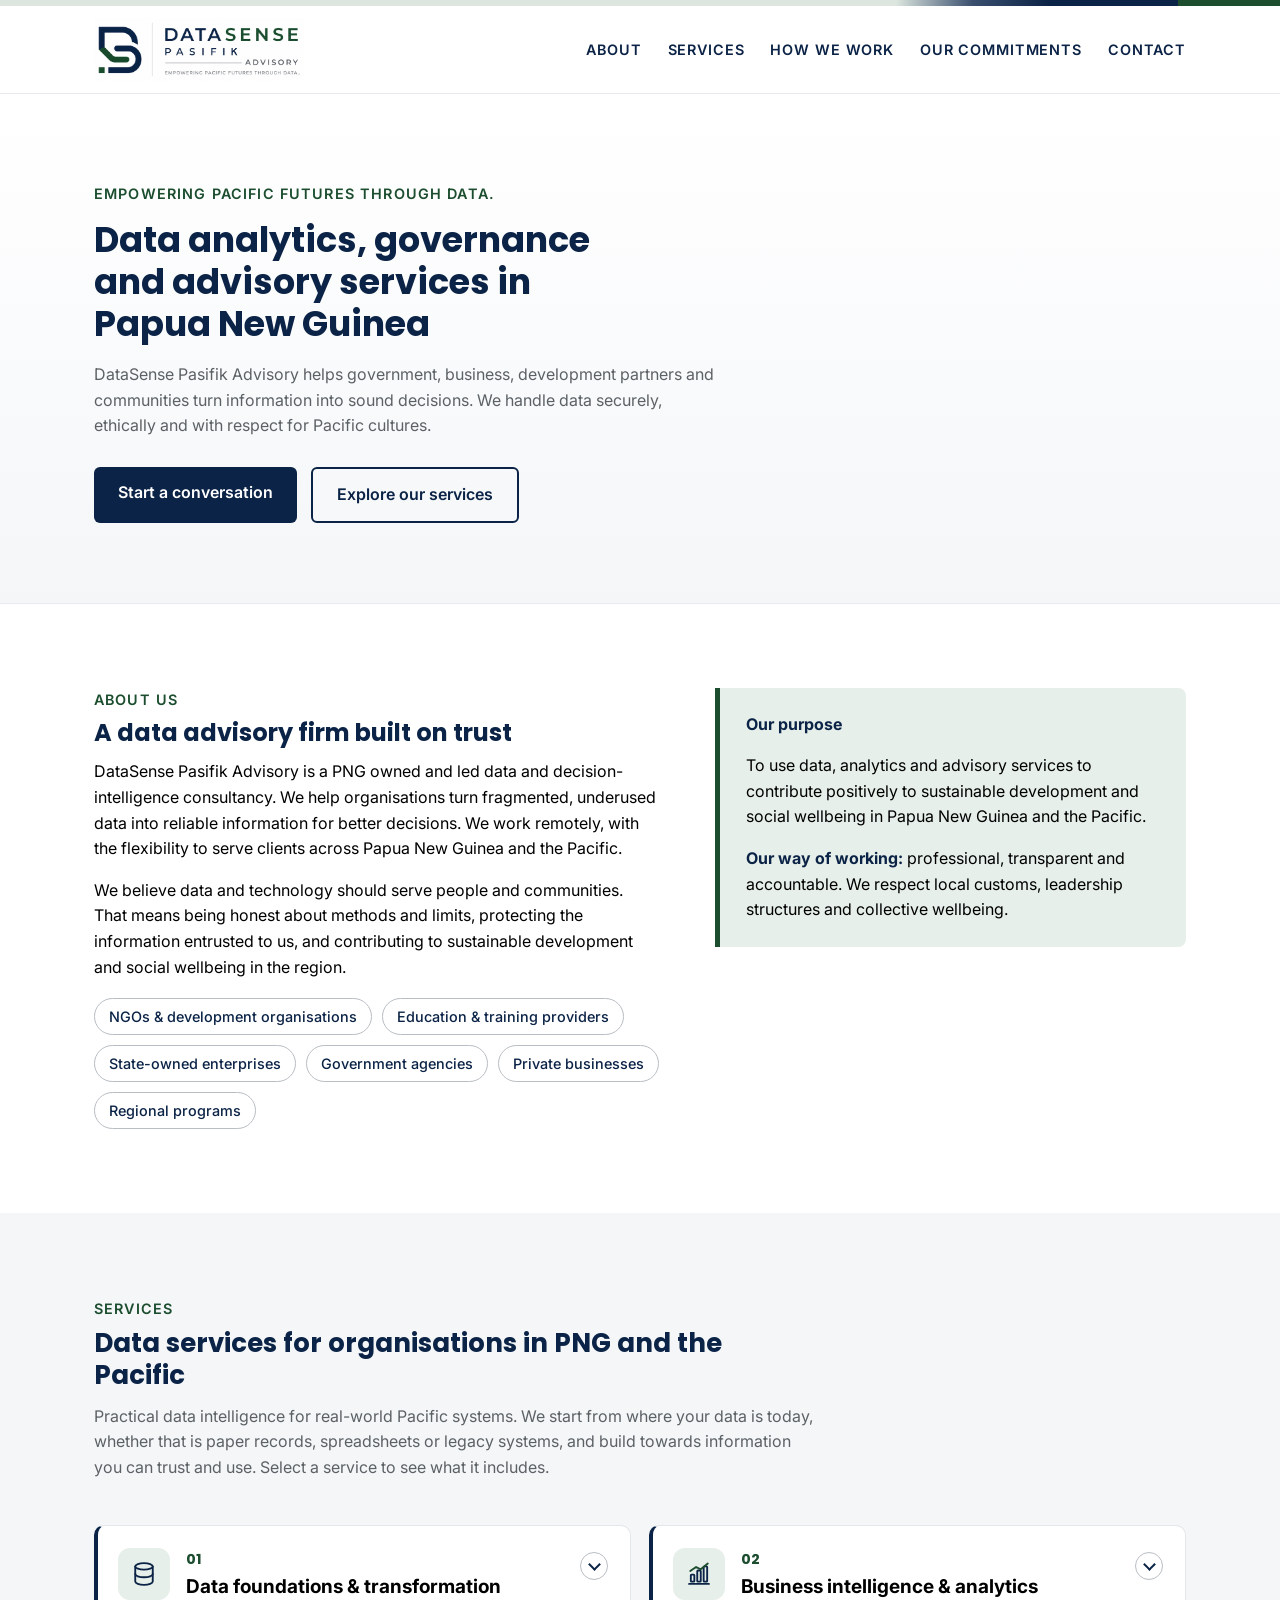
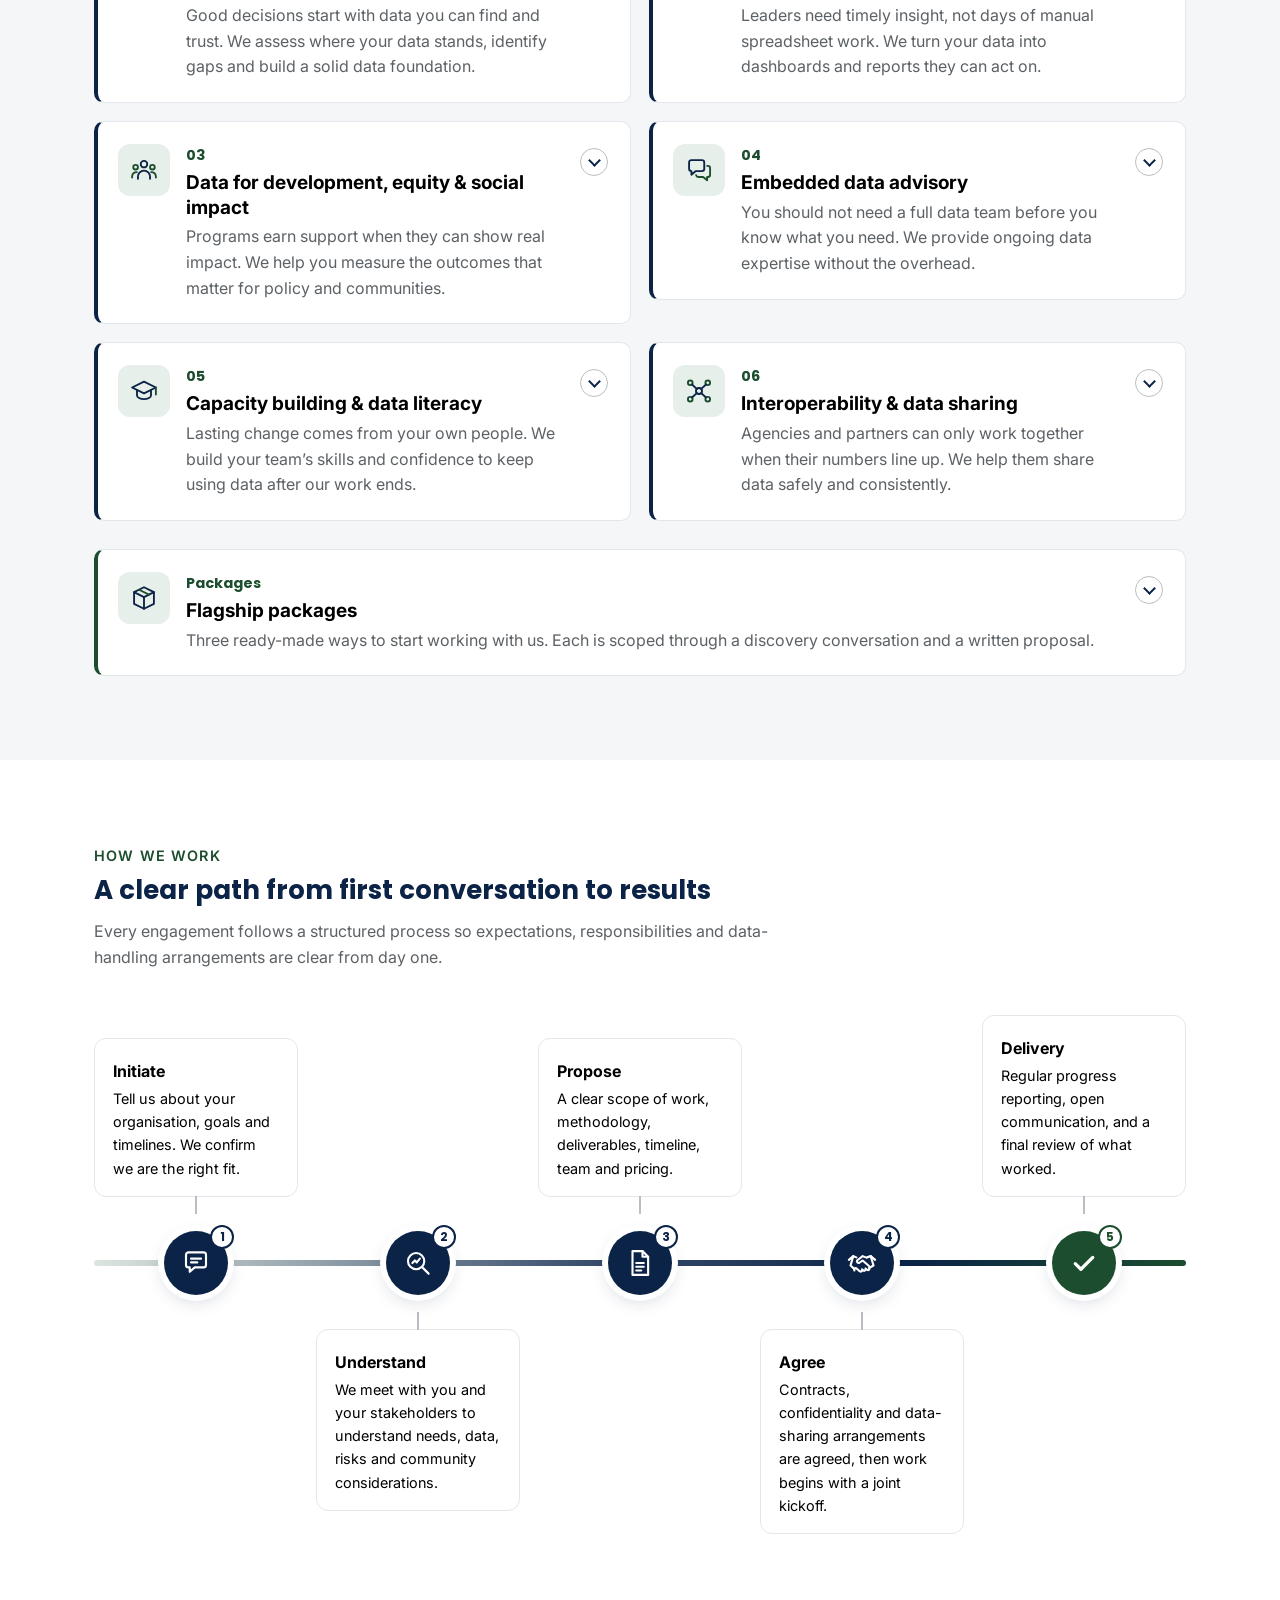
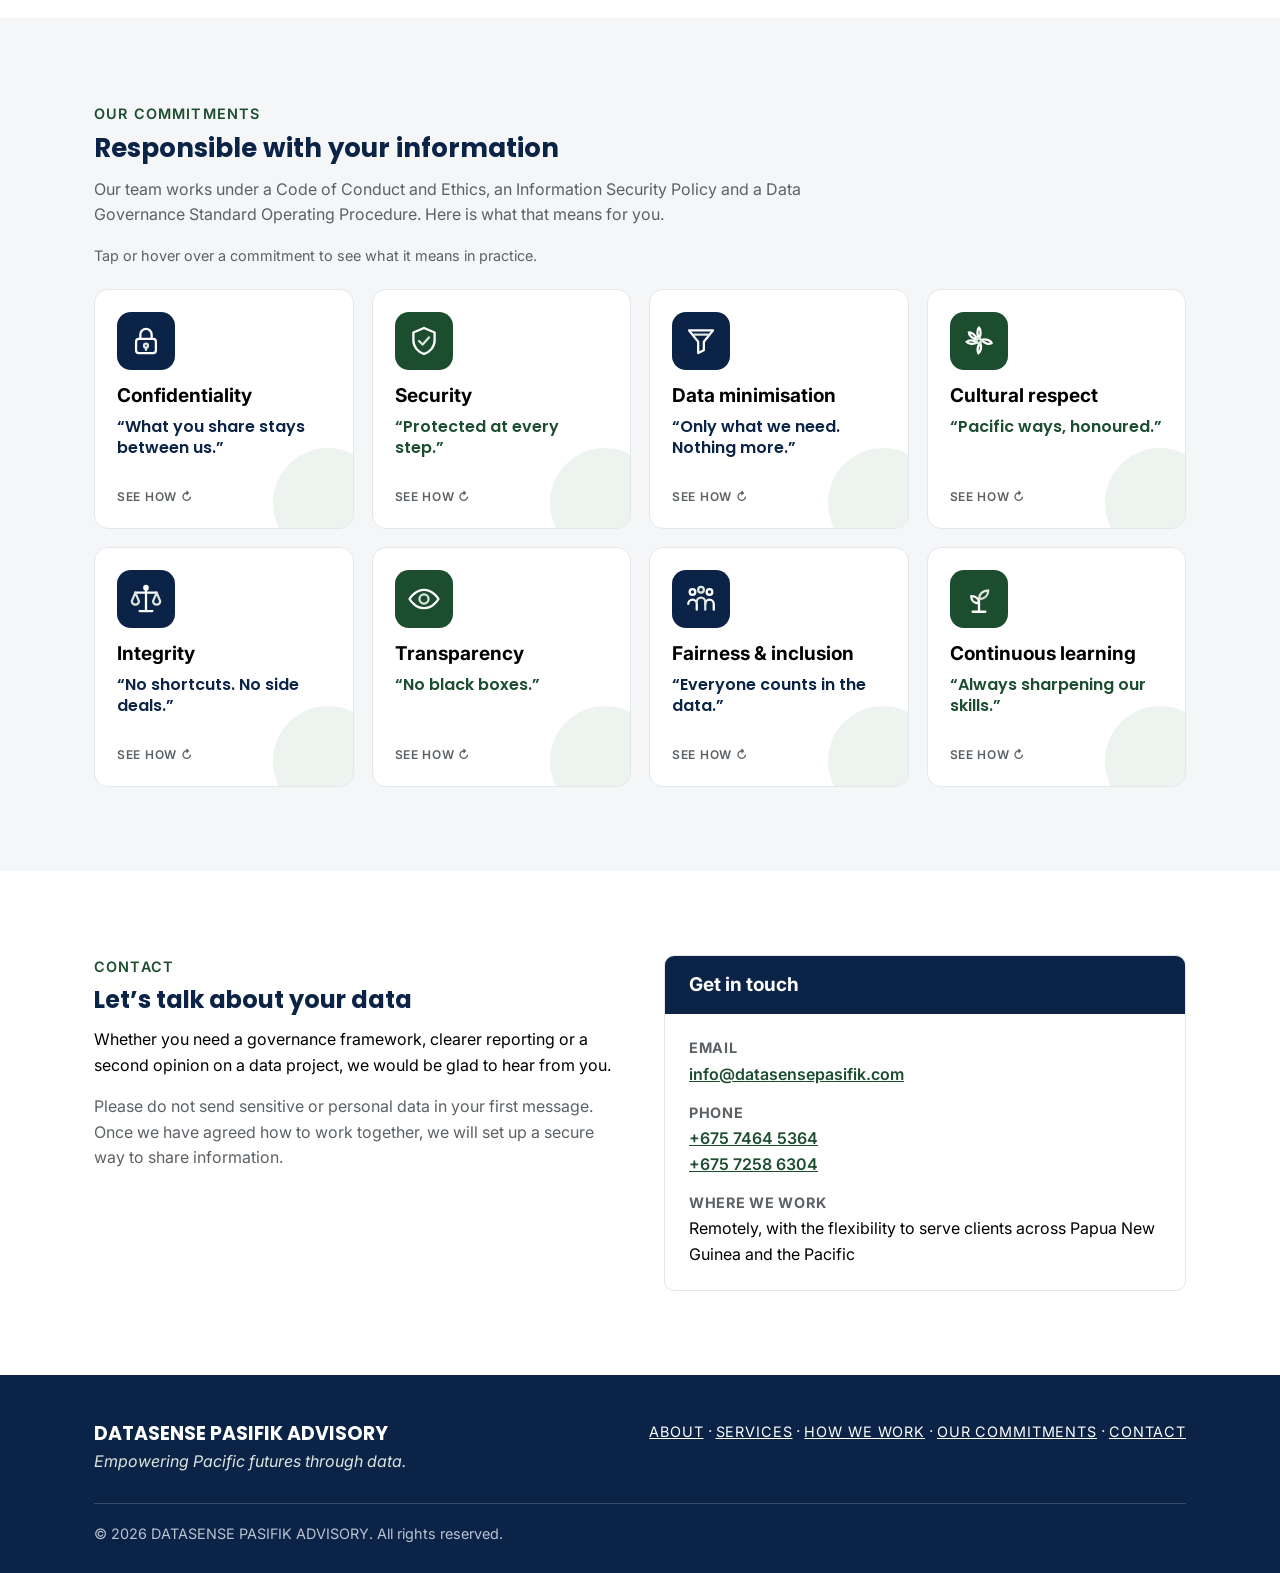
==== index.html @ 0e003765 "Rename step 5 to Delivery Co-Authored-By: Claude Opus 5.5 <noreply@anthropic.com> Claude-Session: ht" ====
<!DOCTYPE html>
<html lang="en-AU">
<head>
<meta charset="utf-8">
<meta name="viewport" content="width=device-width, initial-scale=1">
<title>Data Analytics &amp; Data Governance Services in PNG | DataSense Pasifik Advisory</title>
<meta name="description" content="DataSense Pasifik Advisory is a PNG owned and led data consultancy: data governance, Power BI dashboards, data analytics, MEL and gender data, embedded data advisory and data literacy training.">
<meta name="robots" content="index, follow">
<link rel="canonical" href="https://www.datasensepasifik.com/">
<meta property="og:site_name" content="DataSense Pasifik Advisory">
<meta property="og:title" content="Data Analytics &amp; Data Governance Services in PNG | DataSense Pasifik Advisory">
<meta property="og:description" content="Practical data intelligence for real-world Pacific systems: data foundations, dashboards, governance, MEL and data literacy for organisations in PNG and the Pacific.">
<meta property="og:type" content="website">
<meta property="og:url" content="https://www.datasensepasifik.com/">
<meta property="og:image" content="https://www.datasensepasifik.com/assets/og-image.png">
<meta property="og:image:width" content="1200">
<meta property="og:image:height" content="630">
<meta property="og:locale" content="en_AU">
<meta name="twitter:card" content="summary_large_image">
<meta name="theme-color" content="#0B2346">
<script type="application/ld+json">
{
 "@context": "https://schema.org",
 "@type": "ProfessionalService",
 "@id": "https://www.datasensepasifik.com/#business",
 "name": "DataSense Pasifik Advisory",
 "legalName": "DATASENSE PASIFIK ADVISORY",
 "url": "https://www.datasensepasifik.com/",
 "logo": "https://www.datasensepasifik.com/assets/logo.png",
 "image": "https://www.datasensepasifik.com/assets/og-image.png",
 "email": "info@datasensepasifik.com",
 "telephone": [
  "+675 7464 5364",
  "+675 7258 6304"
 ],
 "slogan": "Empowering Pacific futures through data.",
 "description": "PNG owned and led data and decision-intelligence consultancy helping government, NGOs, development organisations, education providers and businesses in Papua New Guinea and the Pacific turn data into reliable information for better decisions.",
 "areaServed": [
  {
   "@type": "Country",
   "name": "Papua New Guinea"
  },
  {
   "@type": "Place",
   "name": "Pacific Islands"
  }
 ],
 "knowsAbout": [
  "Data governance",
  "Data maturity assessment",
  "Data cleaning",
  "Data architecture",
  "Business intelligence",
  "Power BI",
  "Dashboards",
  "KPI frameworks",
  "Data analytics",
  "Reporting automation",
  "Monitoring, evaluation and learning",
  "Gender data",
  "Social impact measurement",
  "Data literacy",
  "Interoperability",
  "Data sharing"
 ],
 "hasOfferCatalog": {
  "@type": "OfferCatalog",
  "name": "Services",
  "itemListElement": [
   {
    "@type": "Offer",
    "itemOffered": {
     "@type": "Service",
     "name": "Data foundations and transformation"
    }
   },
   {
    "@type": "Offer",
    "itemOffered": {
     "@type": "Service",
     "name": "Business intelligence and analytics"
    }
   },
   {
    "@type": "Offer",
    "itemOffered": {
     "@type": "Service",
     "name": "Data for development, equity and social impact"
    }
   },
   {
    "@type": "Offer",
    "itemOffered": {
     "@type": "Service",
     "name": "Embedded data advisory"
    }
   },
   {
    "@type": "Offer",
    "itemOffered": {
     "@type": "Service",
     "name": "Capacity building and data literacy"
    }
   },
   {
    "@type": "Offer",
    "itemOffered": {
     "@type": "Service",
     "name": "Interoperability and data sharing"
    }
   },
   {
    "@type": "Offer",
    "itemOffered": {
     "@type": "Service",
     "name": "Data Foundations Assessment"
    }
   },
   {
    "@type": "Offer",
    "itemOffered": {
     "@type": "Service",
     "name": "Excel to Insight"
    }
   },
   {
    "@type": "Offer",
    "itemOffered": {
     "@type": "Service",
     "name": "Embedded Data Advisory"
    }
   }
  ]
 }
}
</script>
<link rel="apple-touch-icon" href="assets/favicon.png">
<link rel="icon" type="image/png" href="assets/favicon.png">
<link rel="preconnect" href="https://fonts.googleapis.com">
<link rel="preconnect" href="https://fonts.gstatic.com" crossorigin>
<link href="https://fonts.googleapis.com/css2?family=Inter:wght@400;500;600;700&family=Poppins:wght@600;700&display=swap" rel="stylesheet">
<style>
  :root{
    --navy:#0B2346; --green:#1B4D2E; --grey:#5C6165; --midnavy:#3A4F6E;
    --lightgrey:#B9BEC4; --mist:#DCE6DF; --tint:#E6EFE9; --cloud:#F4F6F8;
    --black:#000; --white:#fff;
    --max:1140px;
  }
  *{box-sizing:border-box}
  html{scroll-behavior:smooth}
  /* Type scale follows the Brand and Document Style Guide (section 4): body 10 pt = 16px on screen;
     H1 22 pt = 2.2x, H2 16 pt = 1.6x, H3 12 pt = 1.2x, table/small text 9 pt = 0.9x */
  :root{--fs-body:16px;--fs-h1:35px;--fs-h2:26px;--fs-h3:19px;--fs-small:14.4px}
  body{margin:0;font-family:Inter,Arial,sans-serif;font-size:var(--fs-body);line-height:1.6;color:#000;background:var(--white)}
  h1,h2{font-family:Poppins,Arial,sans-serif;font-weight:700;color:var(--navy);line-height:1.2;margin:0 0 .5em}
  h3{font-family:Inter,Arial,sans-serif;font-weight:700;font-size:var(--fs-h3);line-height:1.3;margin:0 0 .45em;color:#000}
  p{margin:0 0 1em}
  a{color:var(--green)}
  a:focus-visible,button:focus-visible{outline:3px solid var(--green);outline-offset:3px}
  .wrap{max-width:var(--max);margin:0 auto;padding:0 24px}
  .skip{position:absolute;left:-999px;top:0;background:var(--navy);color:#fff;padding:8px 14px;z-index:100}
  .skip:focus{left:8px;top:8px}

  /* Colour strip: Mist across most, then Navy, ending in Green */
  .strip{height:6px;background:linear-gradient(90deg,var(--mist) 0 70%,var(--midnavy) 76%,var(--navy) 82% 92%,var(--green) 92% 100%)}

  header.site{position:sticky;top:0;z-index:50;background:rgba(255,255,255,.97);border-bottom:1px solid #e7eaee;backdrop-filter:saturate(1.2) blur(6px)}
  .bar{display:flex;align-items:center;justify-content:space-between;gap:20px;padding:12px 24px;max-width:var(--max);margin:0 auto}
  .brand img{display:block;width:210px;height:auto}
  nav ul{list-style:none;margin:0;padding:0;display:flex;gap:26px}
  nav a{color:var(--navy);text-decoration:none;font-weight:600;font-size:var(--fs-small);text-transform:uppercase;letter-spacing:.06em}
  nav a:hover{color:var(--green)}
  .menu-btn{display:none;background:none;border:1px solid var(--lightgrey);border-radius:6px;padding:8px 12px;font:600 .9rem Inter,Arial,sans-serif;color:var(--navy);cursor:pointer}

  .hero{background:linear-gradient(180deg,var(--white) 0%,var(--cloud) 100%);padding:88px 0 80px;border-bottom:1px solid #e7eaee}
  .hero .eyebrow{font-weight:600;color:var(--green);letter-spacing:.08em;text-transform:uppercase;font-size:var(--fs-small);margin-bottom:14px}
  .hero h1{font-size:var(--fs-h1);max-width:22ch}
  .hero p.lead{font-size:var(--fs-body);color:var(--grey);max-width:62ch}
  .cta{display:flex;flex-wrap:wrap;gap:14px;margin-top:28px}
  .btn{display:inline-block;padding:13px 24px;border-radius:6px;font-weight:600;text-decoration:none;font-size:var(--fs-body)}
  .btn.primary{background:var(--navy);color:#fff}
  .btn.primary:hover{background:var(--midnavy)}
  .btn.ghost{border:2px solid var(--navy);color:var(--navy)}
  .btn.ghost:hover{background:var(--navy);color:#fff}

  section{padding:84px 0}
  section.alt{background:var(--cloud)}
  .section-head{max-width:720px;margin-bottom:44px}
  .section-head h2{font-size:var(--fs-h2)}
  .section-head p{color:var(--grey);font-size:var(--fs-body)}
  .kicker{display:block;font-weight:600;color:var(--green);letter-spacing:.08em;text-transform:uppercase;font-size:var(--fs-small);margin-bottom:8px}

  .grid{display:grid;gap:24px}
  .g3{grid-template-columns:repeat(3,1fr)}
  .g2{grid-template-columns:repeat(2,1fr)}
  .card{background:#fff;border:1px solid #e3e7eb;border-radius:10px;padding:28px;border-top:4px solid var(--navy)}
  .svc-list{display:grid;grid-template-columns:repeat(2,1fr);gap:18px;align-items:start}
  .svc{background:#fff;border:1px solid #e3e7eb;border-left:4px solid var(--navy);border-radius:10px;transition:box-shadow .2s,border-color .2s}
  .svc[open]{border-left-color:var(--green);box-shadow:0 6px 20px rgba(11,35,70,.08)}
  .svc summary{list-style:none;cursor:pointer;display:flex;gap:16px;align-items:flex-start;padding:22px 22px 22px 20px}
  .svc summary::-webkit-details-marker{display:none}
  .svc summary:hover .svc-title{color:var(--green)}
  .svc summary:focus-visible{outline:3px solid var(--green);outline-offset:2px;border-radius:8px}
  .svc-icon{flex:0 0 52px;height:52px;border-radius:12px;background:var(--tint);display:flex;align-items:center;justify-content:center}
  .svc-icon svg{fill:none;stroke:var(--navy);stroke-width:1.6;stroke-linecap:round;stroke-linejoin:round}
  .svc-icon svg .acc{stroke:var(--green)}
  .svc-head{flex:1;display:flex;flex-direction:column;gap:4px}
  .svc-head .num{font-family:Poppins,Arial,sans-serif;font-weight:700;color:var(--green);font-size:var(--fs-small)}
  .svc-title{font-weight:700;font-size:var(--fs-h3);line-height:1.3;color:#000;transition:color .15s}
  .svc-desc{color:var(--grey)}
  .chev{flex:0 0 28px;height:28px;border-radius:50%;border:1.5px solid var(--lightgrey);position:relative;margin-top:4px;transition:transform .25s,background .2s,border-color .2s}
  .chev::before{content:"";position:absolute;left:9px;top:7px;width:7px;height:7px;border-right:2px solid var(--navy);border-bottom:2px solid var(--navy);transform:rotate(45deg)}
  .svc[open] > summary .chev{transform:rotate(180deg);background:var(--navy);border-color:var(--navy)}
  .svc[open] > summary .chev::before{border-color:#fff}
  .svc-body{padding:0 24px 22px 88px;animation:svcIn .28s ease-out}
  .svc-body ul{margin:0 0 14px;padding-left:1.1em}
  .svc-body li{margin:.45em 0}
  .svc-body b{color:var(--navy);display:block}
  .svc-body .d{display:block;color:#000}
  .svc-link{font-weight:600;text-decoration:none}
  .svc-link:hover{text-decoration:underline}
  @keyframes svcIn{from{opacity:0;transform:translateY(-6px)}to{opacity:1;transform:none}}
  @media (max-width:860px){.svc-list{grid-template-columns:1fr}}
  @media (max-width:520px){.svc-body{padding-left:24px}.svc summary{gap:12px}.svc-icon{flex-basis:44px;height:44px}}
  @media (prefers-reduced-motion:reduce){.svc-body{animation:none}.chev,.svc{transition:none}}
  .svc.major{margin-top:28px;border-left-color:var(--green)}
  .major-body{padding:0 22px 22px 88px;display:grid;gap:12px;animation:svcIn .28s ease-out}
  .pkg{border:1px solid #e3e7eb;border-radius:10px;background:var(--cloud);transition:background .2s,border-color .2s}
  .pkg[open]{background:#fff;border-color:var(--green)}
  .pkg summary{list-style:none;cursor:pointer;display:flex;gap:14px;align-items:flex-start;padding:16px 18px}
  .pkg summary::-webkit-details-marker{display:none}
  .pkg summary:hover .svc-title{color:var(--green)}
  .pkg summary:focus-visible{outline:3px solid var(--green);outline-offset:2px;border-radius:8px}
  .pkg .svc-title{font-size:var(--fs-body)}
  .pkg .svc-desc{font-size:var(--fs-small)}
  .svc-icon.sm{flex:0 0 42px;height:42px;border-radius:10px;background:#fff}
  .pkg[open] > summary .svc-icon.sm{background:var(--tint)}
  .pkg .chev{flex-basis:24px;height:24px;margin-top:2px}
  .pkg .chev::before{left:7px;top:5px;width:6px;height:6px}
  .pkg[open] > summary .chev{transform:rotate(180deg);background:var(--navy);border-color:var(--navy)}
  .pkg[open] > summary .chev::before{border-color:#fff}
  .pkg-body{padding:0 18px 18px 74px;animation:svcIn .28s ease-out}
  .pkg-label{font-weight:700;font-size:var(--fs-small);text-transform:uppercase;letter-spacing:.05em;color:var(--grey);margin:0 0 4px}
  .pkg-body ul{margin:0 0 12px;padding-left:1.1em}
  .pkg-body li{margin:.35em 0}
  @media (max-width:520px){.major-body{padding:0 14px 16px}.pkg-body{padding-left:18px}}
  @media (prefers-reduced-motion:reduce){.major-body,.pkg-body{animation:none}}
  .card.pkg{border-top-color:var(--green)}
  .card .num{font-family:Poppins,Arial,sans-serif;font-weight:700;color:var(--green);font-size:var(--fs-small);margin-bottom:10px;display:block}
  .card p{color:#000;margin:0}
  .card ul{margin:.6em 0 0;padding-left:1.1em;color:#000}
  .card li{margin:.2em 0}

  .about{display:grid;grid-template-columns:1.2fr 1fr;gap:56px;align-items:start}
  .callout{background:var(--tint);border-left:5px solid var(--green);padding:24px 26px;border-radius:0 8px 8px 0}
  .callout strong{color:var(--navy)}
  .who{list-style:none;padding:0;margin:18px 0 0;display:flex;flex-wrap:wrap;gap:10px}
  .who li{background:#fff;border:1px solid var(--lightgrey);border-radius:999px;padding:6px 14px;font-size:var(--fs-small);color:var(--navy);font-weight:500}

  .sr{position:absolute;width:1px;height:1px;overflow:hidden;clip:rect(0 0 0 0);white-space:nowrap}
  .journey{display:grid;grid-template-columns:repeat(5,1fr);grid-template-rows:auto 96px auto;column-gap:18px;position:relative;margin-top:8px}
  .ph{grid-row:1;position:relative;text-align:center;padding-bottom:14px;margin-bottom:18px}
  .ph::after{content:"";position:absolute;left:8px;right:8px;bottom:0;height:10px;border:2px solid var(--mist);border-bottom:0;border-radius:8px 8px 0 0}
  .ph span{font-weight:700;font-size:var(--fs-small);letter-spacing:.12em;text-transform:uppercase;color:var(--grey)}
  .ph1{grid-column:1/3}.ph2{grid-column:3/5}.ph3{grid-column:5/6}
  .ph3::after{border-color:var(--tint)}.ph3 span{color:var(--green)}
  .jline{grid-row:2;grid-column:1/-1;align-self:center;height:6px;border-radius:6px;background:linear-gradient(90deg,var(--mist),var(--midnavy) 45%,var(--navy) 75%,var(--green));transform-origin:left center}
  .jnode{grid-row:2;grid-column:var(--c);justify-self:center;align-self:center;position:relative;width:64px;height:64px;border-radius:50%;background:var(--navy);display:flex;align-items:center;justify-content:center;box-shadow:0 0 0 6px #fff,0 6px 18px rgba(11,35,70,.18);z-index:1}
  .jnode.last{background:var(--green)}
  .jnode .tick{stroke-width:2.6}
  .jnode svg{fill:none;stroke:#fff;stroke-width:1.7;stroke-linecap:round;stroke-linejoin:round}
  .jnum{position:absolute;top:-6px;right:-6px;width:24px;height:24px;border-radius:50%;background:#fff;color:var(--navy);border:2px solid var(--navy);font:700 12px/20px Poppins,Arial,sans-serif;text-align:center}
  .jnode.last .jnum{color:var(--green);border-color:var(--green)}
  .jcard{grid-column:var(--c);position:relative;background:#fff;border:1px solid #e3e7eb;border-radius:12px;padding:18px 18px 16px}
  .jcard.up{grid-row:1;align-self:end;margin-bottom:18px}
  .jcard.down{grid-row:3;align-self:start;margin-top:18px}
  .jcard::after{content:"";position:absolute;left:50%;width:2px;height:18px;background:var(--lightgrey);transform:translateX(-50%)}
  .jcard.up::after{top:100%}
  .jcard.down::after{bottom:100%}
  .jcard h3{font-size:var(--fs-body);margin:4px 0 6px}
  .jcard p{font-size:var(--fs-small);margin:0}
  .jphase{display:none;font-weight:700;font-size:12px;letter-spacing:.1em;text-transform:uppercase;color:var(--green)}
  .journey.anim .jline{transform:scaleX(0)}
  .journey.anim .jnode{transform:scale(.4);opacity:0}
  .journey.anim .jcard{opacity:0;transform:translateY(10px)}
  .journey.anim .jcard.down{transform:translateY(-10px)}
  .journey.anim.in .jline{transform:scaleX(1);transition:transform 1.4s cubic-bezier(.65,0,.35,1)}
  .journey.anim.in .jnode{transform:scale(1);opacity:1;transition:transform .45s cubic-bezier(.34,1.56,.64,1),opacity .3s;transition-delay:calc(.15s + var(--i)*.25s)}
  .journey.anim.in .jcard{opacity:1;transform:none;transition:opacity .5s,transform .5s;transition-delay:calc(.3s + var(--i)*.25s)}
  @media (max-width:860px){
    .journey{grid-template-columns:64px 1fr;grid-template-rows:none;column-gap:18px;row-gap:22px}
    .ph{display:none}
    .jphase{display:block}
    .jline{grid-row:1/6;grid-column:1;justify-self:center;align-self:stretch;width:6px;height:auto;margin:20px 0;background:linear-gradient(180deg,var(--mist),var(--midnavy) 45%,var(--navy) 75%,var(--green));transform-origin:top center}
    .journey.anim .jline{transform:scaleY(0)}
    .journey.anim.in .jline{transform:scaleY(1)}
    .jnode{grid-column:1;grid-row:var(--c);align-self:start;margin-top:6px}
    .jcard,.jcard.up,.jcard.down{grid-column:2;grid-row:var(--c);margin:0;align-self:start}
    .jcard::after,.jcard.up::after,.jcard.down::after{top:30px;bottom:auto;left:-18px;width:18px;height:2px;transform:none}
    .journey.anim .jcard.down{transform:translateY(10px)}
  }
  @media (prefers-reduced-motion:reduce){.journey.anim .jline,.journey.anim .jnode,.journey.anim .jcard{transform:none!important;opacity:1!important;transition:none!important}}
  .steps{counter-reset:step;list-style:none;padding:0;margin:0;display:grid;grid-template-columns:repeat(5,1fr);gap:18px}
  .steps li{position:relative;background:#fff;border:1px solid #e3e7eb;border-radius:10px;padding:56px 18px 20px}
  .steps li::before{counter-increment:step;content:counter(step);position:absolute;top:16px;left:18px;width:30px;height:30px;border-radius:50%;background:var(--navy);color:#fff;font:700 .9rem/30px Poppins,Arial,sans-serif;text-align:center}
  .steps h3{font-size:var(--fs-body)}
  .steps p{font-size:var(--fs-small);color:#000;margin:0}

  .vhint{color:var(--grey);font-size:var(--fs-small);margin:-28px 0 22px}
  .values{display:grid;grid-template-columns:repeat(4,1fr);gap:18px}
  .vcard{all:unset;box-sizing:border-box;display:block;height:240px;perspective:1000px;cursor:pointer;border-radius:14px}
  .vcard:focus-visible{outline:3px solid var(--green);outline-offset:4px}
  .vinner{position:relative;display:block;width:100%;height:100%;transform-style:preserve-3d;transition:transform .6s cubic-bezier(.4,.2,.2,1)}
  .vcard.flipped .vinner{transform:rotateY(180deg)}
  @media (hover:hover){.vcard:hover .vinner{transform:rotateY(180deg)}}
  .vface{position:absolute;inset:0;display:flex;flex-direction:column;border-radius:14px;padding:22px;backface-visibility:hidden;-webkit-backface-visibility:hidden;font-family:Inter,Arial,sans-serif}
  .vfront{background:#fff;border:1px solid #e3e7eb;align-items:flex-start;overflow:hidden}
  .vfront::after{content:"";position:absolute;right:-30px;bottom:-30px;width:110px;height:110px;border-radius:50%;background:var(--tint);opacity:.7}
  .vicon{width:58px;height:58px;border-radius:14px;background:var(--navy);display:flex;align-items:center;justify-content:center;margin-bottom:14px;position:relative;z-index:1}
  .vcard:nth-child(even) .vicon{background:var(--green)}
  .vicon svg{fill:none;stroke:#fff;stroke-width:1.6;stroke-linecap:round;stroke-linejoin:round}
  .vicon svg .acc{stroke:var(--mist)}
  .vtitle{font-weight:700;font-size:var(--fs-h3);line-height:1.25;color:#000;position:relative;z-index:1}
  .vpledge{font-family:Poppins,Arial,sans-serif;font-weight:600;color:var(--navy);font-size:var(--fs-body);line-height:1.35;margin-top:8px;position:relative;z-index:1}
  .vcard:nth-child(even) .vpledge{color:var(--green)}
  .vmore{margin-top:auto;font-size:12px;font-weight:600;letter-spacing:.06em;text-transform:uppercase;color:var(--grey);position:relative;z-index:1}
  .vback{background:var(--navy);color:#fff;transform:rotateY(180deg);justify-content:center}
  .vcard:nth-child(even) .vback{background:var(--green)}
  .vback .vtitle{color:#fff;font-size:var(--fs-body);margin-bottom:10px}
  .vtext{font-size:var(--fs-small);line-height:1.55;color:#fff}
  .vsrc{margin-top:auto;padding-top:12px;font-size:12px;font-weight:600;letter-spacing:.04em;color:var(--mist);border-top:1px solid rgba(255,255,255,.25)}
  @media (prefers-reduced-motion:reduce){.vinner{transition:none}}

  .contact{display:grid;grid-template-columns:1fr 1fr;gap:48px;align-items:start}
  .contact-box{background:#fff;border:1px solid #e3e7eb;border-radius:10px;overflow:hidden}
  .contact-box .band{background:var(--navy);color:#fff;font-weight:700;padding:14px 24px;font-size:var(--fs-h3)}
  .contact-box dl{margin:0;padding:22px 24px}
  .contact-box dt{font-weight:700;font-size:var(--fs-small);color:var(--grey);text-transform:uppercase;letter-spacing:.05em;margin-top:14px}
  .contact-box dt:first-child{margin-top:0}
  .contact-box dd{margin:2px 0 0;font-size:var(--fs-body)}
  .contact-box dd a{font-weight:600}

  footer{background:var(--navy);color:#dfe5ee;padding:44px 0 28px;font-size:var(--fs-body)}
  footer .cols{display:flex;flex-wrap:wrap;justify-content:space-between;gap:24px}
  footer .name{font-family:Poppins,Arial,sans-serif;font-weight:700;color:#fff;font-size:var(--fs-h3)}
  footer .tag{color:var(--mist);font-style:italic}
  footer a{color:#fff}
  footer .links a{text-transform:uppercase;letter-spacing:.06em;font-size:var(--fs-small)}
  footer .legal{border-top:1px solid rgba(255,255,255,.18);margin-top:28px;padding-top:18px;color:#b9c3d1;font-size:var(--fs-small)}

  @media (max-width:980px){
    .g3,.values{grid-template-columns:repeat(2,1fr)}
    .steps{grid-template-columns:repeat(2,1fr)}
    .about,.contact{grid-template-columns:1fr;gap:32px}
  }
  @media (max-width:760px){
    :root{--fs-h1:30px;--fs-h2:24px}
    .menu-btn{display:block}
    nav ul{display:none;position:absolute;left:0;right:0;top:100%;background:#fff;flex-direction:column;gap:0;border-bottom:1px solid #e7eaee}
    nav ul.open{display:flex}
    nav li a{display:block;padding:14px 24px;border-top:1px solid #f0f2f4}
    .brand img{width:170px}
    .g3,.g2,.values,.steps{grid-template-columns:1fr}
    section{padding:60px 0}
    .hero{padding:60px 0}
  }
  @media (prefers-reduced-motion:reduce){html{scroll-behavior:auto}}
</style>
</head>
<body>
<a class="skip" href="#main">Skip to content</a>
<div class="strip" aria-hidden="true"></div>
<header class="site">
  <div class="bar">
    <a class="brand" href="#top" aria-label="DataSense Pasifik Advisory home"><img src="assets/logo.png" alt="DataSense Pasifik Advisory" width="210" height="63"></a>
    <nav aria-label="Main">
      <button class="menu-btn" aria-expanded="false" aria-controls="menu">Menu</button>
      <ul id="menu">
        <li><a href="#about">About</a></li>
        <li><a href="#services">Services</a></li>
        <li><a href="#approach">How we work</a></li>
        <li><a href="#commitments">Our commitments</a></li>
        <li><a href="#contact">Contact</a></li>
      </ul>
    </nav>
  </div>
</header>

<main id="main">
  <div class="hero" id="top">
    <div class="wrap">
      <div class="eyebrow">Empowering Pacific futures through data.</div>
      <h1>Data analytics, governance and advisory services in Papua New Guinea</h1>
      <p class="lead">DataSense Pasifik Advisory helps government, business, development partners and communities turn information into sound decisions. We handle data securely, ethically and with respect for Pacific cultures.</p>
      <div class="cta">
        <a class="btn primary" href="#contact">Start a conversation</a>
        <a class="btn ghost" href="#services">Explore our services</a>
      </div>
    </div>
  </div>

  <section id="about">
    <div class="wrap about">
      <div>
        <span class="kicker">About us</span>
        <h2>A data advisory firm built on trust</h2>
        <p>DataSense Pasifik Advisory is a PNG owned and led data and decision-intelligence consultancy. We help organisations turn fragmented, underused data into reliable information for better decisions. We work remotely, with the flexibility to serve clients across Papua New Guinea and the Pacific.</p>
        <p>We believe data and technology should serve people and communities. That means being honest about methods and limits, protecting the information entrusted to us, and contributing to sustainable development and social wellbeing in the region.</p>
        <ul class="who" aria-label="Who we work with">
          <li>NGOs &amp; development organisations</li><li>Education &amp; training providers</li><li>State-owned enterprises</li><li>Government agencies</li><li>Private businesses</li><li>Regional programs</li>
        </ul>
      </div>
      <div class="callout">
        <p><strong>Our purpose</strong></p>
        <p>To use data, analytics and advisory services to contribute positively to sustainable development and social wellbeing in Papua New Guinea and the Pacific.</p>
        <p style="margin:0"><strong>Our way of working:</strong> professional, transparent and accountable. We respect local customs, leadership structures and collective wellbeing.</p>
      </div>
    </div>
  </section>

  <section id="services" class="alt">
    <div class="wrap">
      <div class="section-head">
        <span class="kicker">Services</span>
        <h2>Data services for organisations in PNG and the Pacific</h2>
        <p>Practical data intelligence for real-world Pacific systems. We start from where your data is today, whether that is paper records, spreadsheets or legacy systems, and build towards information you can trust and use. Select a service to see what it includes.</p>
      </div>
      <div class="svc-list">
        <details class="svc" name="svc">
          <summary>
            <span class="svc-icon" aria-hidden="true"><svg viewBox="0 0 24 24" width="28" height="28"><ellipse cx="12" cy="5.5" rx="7.5" ry="2.8"/><path d="M4.5 5.5v6.5c0 1.5 3.4 2.8 7.5 2.8s7.5-1.3 7.5-2.8V5.5"/><path d="M4.5 12v6.5c0 1.5 3.4 2.8 7.5 2.8s7.5-1.3 7.5-2.8V12"/></svg></span>
            <span class="svc-head"><span class="num">01</span><span class="svc-title">Data foundations &amp; transformation</span><span class="svc-desc">Good decisions start with data you can find and trust. We assess where your data stands, identify gaps and build a solid data foundation.</span></span>
            <span class="chev" aria-hidden="true"></span>
          </summary>
          <div class="svc-body">
            <ul><li><b>Data maturity assessment</b><span class="d">Review of strategy, governance, people, processes, systems, quality and analytics, with a scorecard, gap analysis and prioritised roadmap</span></li><li><b>Data audit &amp; health check</b><span class="d">Inventory of datasets and reports, checking completeness, consistency, duplication, ownership and risk</span></li><li><b>Data cleaning &amp; standardisation</b><span class="d">Profile, validate, de-duplicate and standardise data, identifiers and definitions</span></li><li><b>Excel to Insight</b><span class="d">Turn spreadsheet reporting into structured datasets and decision-ready dashboards</span></li><li><b>Data governance frameworks</b><span class="d">Ownership, stewardship, standards, quality rules, classification, access and retention</span></li><li><b>Data architecture &amp; digitisation</b><span class="d">Practical current- and target-state designs and low-cost data pipelines</span></li></ul>
            <a class="svc-link" href="#contact">Ask about this service →</a>
          </div>
        </details>
        <details class="svc" name="svc">
          <summary>
            <span class="svc-icon" aria-hidden="true"><svg viewBox="0 0 24 24" width="28" height="28"><path d="M3.5 20.5h17"/><rect x="5" y="12.5" width="3" height="6" rx=".6"/><rect x="10.5" y="9" width="3" height="9.5" rx=".6"/><rect x="16" y="5.5" width="3" height="13" rx=".6"/><path class="acc" d="M4.5 9.5 9.5 6l4 2 6-5"/></svg></span>
            <span class="svc-head"><span class="num">02</span><span class="svc-title">Business intelligence &amp; analytics</span><span class="svc-desc">Leaders need timely insight, not days of manual spreadsheet work. We turn your data into dashboards and reports they can act on.</span></span>
            <span class="chev" aria-hidden="true"></span>
          </summary>
          <div class="svc-body">
            <ul><li><b>Executive dashboards</b><span class="d">Power BI dashboards and management reports for strategic, operational and program performance</span></li><li><b>Performance measurement</b><span class="d">KPI frameworks, indicator dictionaries, scorecards and reporting calendars</span></li><li><b>Data analysis &amp; insights</b><span class="d">Trend, segmentation, variance and cohort analysis</span></li><li><b>Reporting automation</b><span class="d">Repeatable data preparation and refresh to cut manual reporting time</span></li><li><b>Decision intelligence</b><span class="d">Options, implications, risks and recommended actions for leaders and boards</span></li></ul>
            <a class="svc-link" href="#contact">Ask about this service →</a>
          </div>
        </details>
        <details class="svc" name="svc">
          <summary>
            <span class="svc-icon" aria-hidden="true"><svg viewBox="0 0 24 24" width="28" height="28"><circle cx="12" cy="7" r="2.8"/><path d="M6.8 19.5v-1.8a5.2 5.2 0 0 1 10.4 0v1.8"/><circle class="acc" cx="4.8" cy="9.6" r="2"/><path class="acc" d="M1.8 18.5v-1a3.8 3.8 0 0 1 4-3.7"/><circle class="acc" cx="19.2" cy="9.6" r="2"/><path class="acc" d="M22.2 18.5v-1a3.8 3.8 0 0 0-4-3.7"/></svg></span>
            <span class="svc-head"><span class="num">03</span><span class="svc-title">Data for development, equity &amp; social impact</span><span class="svc-desc">Programs earn support when they can show real impact. We help you measure the outcomes that matter for policy and communities.</span></span>
            <span class="chev" aria-hidden="true"></span>
          </summary>
          <div class="svc-body">
            <ul><li><b>Gender &amp; inclusion data systems</b><span class="d">Gender-disaggregated indicators, reporting and dashboards</span></li><li><b>Monitoring, evaluation &amp; learning (MEL)</b><span class="d">Indicator frameworks, data collection tools, results tracking and learning products</span></li><li><b>Social impact measurement</b><span class="d">Outcome measurement and evidence-based program reporting</span></li><li><b>Policy &amp; program analytics</b><span class="d">Analysis of administrative and program data to inform policy, resourcing and service delivery</span></li></ul>
            <a class="svc-link" href="#contact">Ask about this service →</a>
          </div>
        </details>
        <details class="svc" name="svc">
          <summary>
            <span class="svc-icon" aria-hidden="true"><svg viewBox="0 0 24 24" width="28" height="28"><path d="M3.5 5.5a2 2 0 0 1 2-2h9a2 2 0 0 1 2 2v5.5a2 2 0 0 1-2 2H9l-3.5 3v-3h0a2 2 0 0 1-2-2z"/><path class="acc" d="M19 8.5h.5a2 2 0 0 1 2 2V16a2 2 0 0 1-2 2h-.5v2.8L15.5 18h-4a2 2 0 0 1-2-1.6"/></svg></span>
            <span class="svc-head"><span class="num">04</span><span class="svc-title">Embedded data advisory</span><span class="svc-desc">You should not need a full data team before you know what you need. We provide ongoing data expertise without the overhead.</span></span>
            <span class="chev" aria-hidden="true"></span>
          </summary>
          <div class="svc-body">
            <ul><li><b>Fractional data leadership</b><span class="d">Part-time strategic guidance on data priorities, governance, architecture and executive reporting</span></li><li><b>Embedded analytics support</b><span class="d">An outsourced or supplementary data function for analysis, dashboards and data quality</span></li><li><b>Ongoing BI &amp; reporting support</b><span class="d">Maintain reports, improve measures, support users and deliver scheduled insights</span></li><li><b>Data strategy implementation</b><span class="d">Turn strategy recommendations into workplans, governance routines and projects</span></li></ul>
            <a class="svc-link" href="#contact">Ask about this service →</a>
          </div>
        </details>
        <details class="svc" name="svc">
          <summary>
            <span class="svc-icon" aria-hidden="true"><svg viewBox="0 0 24 24" width="28" height="28"><path d="M12 4 1.8 9 12 14l10.2-5z"/><path d="M6 11.2v4.6c0 1.6 2.7 3.2 6 3.2s6-1.6 6-3.2v-4.6"/><path class="acc" d="M22.2 9v6"/></svg></span>
            <span class="svc-head"><span class="num">05</span><span class="svc-title">Capacity building &amp; data literacy</span><span class="svc-desc">Lasting change comes from your own people. We build your team’s skills and confidence to keep using data after our work ends.</span></span>
            <span class="chev" aria-hidden="true"></span>
          </summary>
          <div class="svc-body">
            <ul><li><b>Executive data literacy workshops</b><span class="d">Reading data, asking better questions, using KPIs and evidence in decisions</span></li><li><b>Practical analytics training</b><span class="d">Data preparation, spreadsheet practice, Power BI, visualisation and reporting</span></li><li><b>Data governance &amp; stewardship training</b><span class="d">Ownership, quality, standards, privacy and responsible use</span></li><li><b>Coaching &amp; mentoring</b><span class="d">Guided project delivery and knowledge transfer to your staff</span></li></ul>
            <a class="svc-link" href="#contact">Ask about this service →</a>
          </div>
        </details>
        <details class="svc" name="svc">
          <summary>
            <span class="svc-icon" aria-hidden="true"><svg viewBox="0 0 24 24" width="28" height="28"><circle cx="12" cy="12" r="2.6"/><circle class="acc" cx="4.5" cy="5" r="2"/><circle class="acc" cx="19.5" cy="5" r="2"/><circle class="acc" cx="4.5" cy="19" r="2"/><circle class="acc" cx="19.5" cy="19" r="2"/><path d="m6 6.4 4.1 3.8M18 6.4l-4.1 3.8M6 17.6l4.1-3.8M18 17.6l-4.1-3.8"/></svg></span>
            <span class="svc-head"><span class="num">06</span><span class="svc-title">Interoperability &amp; data sharing</span><span class="svc-desc">Agencies and partners can only work together when their numbers line up. We help them share data safely and consistently.</span></span>
            <span class="chev" aria-hidden="true"></span>
          </summary>
          <div class="svc-body">
            <ul><li><b>Data-sharing frameworks</b><span class="d">Governance, roles, standards, permitted uses, access controls and exchange processes</span></li><li><b>Interoperability roadmaps</b><span class="d">Assess fragmentation and plan phased options for connecting information</span></li><li><b>Common data definitions &amp; standards</b><span class="d">Agree identifiers, reference data, business rules, metadata and reporting definitions</span></li></ul>
            <a class="svc-link" href="#contact">Ask about this service →</a>
          </div>
        </details>
      </div>

      <details class="svc major">
        <summary>
          <span class="svc-icon" aria-hidden="true"><svg viewBox="0 0 24 24" width="28" height="28"><path d="M12 2.8 20.5 7v10L12 21.2 3.5 17V7z"/><path d="M3.5 7 12 11.2 20.5 7M12 11.2v10"/><path class="acc" d="m7.8 4.9 8.5 4.2"/></svg></span>
          <span class="svc-head"><span class="num">Packages</span><span class="svc-title">Flagship packages</span><span class="svc-desc">Three ready-made ways to start working with us. Each is scoped through a discovery conversation and a written proposal.</span></span>
          <span class="chev" aria-hidden="true"></span>
        </summary>
        <div class="major-body">
            <details class="pkg" name="pkg">
              <summary>
                <span class="svc-icon sm" aria-hidden="true"><svg viewBox="0 0 24 24" width="24" height="24"><path d="M4 20.5h16"/><path d="M6 20.5V14h3v6.5M10.5 20.5V10h3v10.5M15 20.5V6h3v14.5"/><path class="acc" d="m14.5 3.5 2-1.5 2 1.5"/></svg></span>
                <span class="svc-head"><span class="svc-title">Data Foundations Assessment</span><span class="svc-desc">A clear picture of your data today and a practical plan to improve it.</span></span>
                <span class="chev" aria-hidden="true"></span>
              </summary>
              <div class="pkg-body">
                <p class="pkg-label">What you get</p>
                <ul><li>Data maturity assessment</li><li>Data inventory</li><li>Quality &amp; governance review</li><li>Prioritised roadmap</li><li>Executive presentation</li></ul>
                <a class="svc-link" href="#contact">Ask about this package →</a>
              </div>
            </details>
            <details class="pkg" name="pkg">
              <summary>
                <span class="svc-icon sm" aria-hidden="true"><svg viewBox="0 0 24 24" width="24" height="24"><rect x="3" y="4" width="10" height="12" rx="1.2"/><path d="M3 8h10M3 12h10M7.5 4v12"/><path class="acc" d="M14.5 10h3.5m0 0-1.5-1.5M18 10l-1.5 1.5"/><rect class="acc" x="15" y="13.5" width="6" height="6.5" rx="1"/><path class="acc" d="M16.8 18.5v-2M18 18.5v-3M19.2 18.5v-1.5"/></svg></span>
                <span class="svc-head"><span class="svc-title">Excel to Insight</span><span class="svc-desc">Move from manual spreadsheet reporting to reliable, repeatable dashboards.</span></span>
                <span class="chev" aria-hidden="true"></span>
              </summary>
              <div class="pkg-body">
                <p class="pkg-label">What you get</p>
                <ul><li>Data profiling &amp; clean-up</li><li>Structured reporting dataset</li><li>Automated report or dashboard</li><li>Handover &amp; user training</li></ul>
                <a class="svc-link" href="#contact">Ask about this package →</a>
              </div>
            </details>
            <details class="pkg" name="pkg">
              <summary>
                <span class="svc-icon sm" aria-hidden="true"><svg viewBox="0 0 24 24" width="24" height="24"><rect x="3.5" y="5" width="17" height="15.5" rx="1.8"/><path d="M3.5 9.5h17M8 3v4M16 3v4"/><path class="acc" d="m9 15 2 2 4-4.5"/></svg></span>
                <span class="svc-head"><span class="svc-title">Embedded Data Advisory</span><span class="svc-desc">A monthly arrangement giving you ongoing data support and advice.</span></span>
                <span class="chev" aria-hidden="true"></span>
              </summary>
              <div class="pkg-body">
                <p class="pkg-label">What you get</p>
                <ul><li>Agreed monthly advisory &amp; delivery</li><li>Reporting &amp; analytics support</li><li>Governance advice</li><li>Management insights</li><li>Skills transfer to your team</li></ul>
                <a class="svc-link" href="#contact">Ask about this package →</a>
              </div>
            </details>
        </div>
      </details>
    </div>
  </section>

  <section id="approach">
    <div class="wrap">
      <div class="section-head">
        <span class="kicker">How we work</span>
        <h2>A clear path from first conversation to results</h2>
        <p>Every engagement follows a structured process so expectations, responsibilities and data-handling arrangements are clear from day one.</p>
      </div>
      <div class="journey" aria-label="Our five-step process">
        <div class="jline" aria-hidden="true"></div>
        <div class="jnode" style="--c:1;--i:0" aria-hidden="true"><svg viewBox="0 0 24 24" width="30" height="30"><path d="M4 5.5a2 2 0 0 1 2-2h12a2 2 0 0 1 2 2v8a2 2 0 0 1-2 2h-7l-4 3.5v-3.5H6a2 2 0 0 1-2-2z"/><path d="M8 8.5h8M8 11.5h5"/></svg><span class="jnum">1</span></div>
        <div class="jcard up" style="--c:1;--i:0"><h3><span class="sr">Step 1: </span>Initiate</h3><p>Tell us about your organisation, goals and timelines. We confirm we are the right fit.</p></div>
        <div class="jnode" style="--c:2;--i:1" aria-hidden="true"><svg viewBox="0 0 24 24" width="30" height="30"><circle cx="10.5" cy="10.5" r="6.5"/><path d="m15.5 15.5 5 5"/><path d="m7.5 12 2-2 1.5 1.5 2.5-3"/></svg><span class="jnum">2</span></div>
        <div class="jcard down" style="--c:2;--i:1"><h3><span class="sr">Step 2: </span>Understand</h3><p>We meet with you and your stakeholders to understand needs, data, risks and community considerations.</p></div>
        <div class="jnode" style="--c:3;--i:2" aria-hidden="true"><svg viewBox="0 0 24 24" width="30" height="30"><path d="M6 2.5h8l4.5 4.5v14.5H6z"/><path d="M14 2.5V7h4.5M9 12h6M9 15h6M9 18h4"/></svg><span class="jnum">3</span></div>
        <div class="jcard up" style="--c:3;--i:2"><h3><span class="sr">Step 3: </span>Propose</h3><p>A clear scope of work, methodology, deliverables, timeline, team and pricing.</p></div>
        <div class="jnode" style="--c:4;--i:3" aria-hidden="true"><svg viewBox="0 0 24 24" width="30" height="30"><path d="M1.5 9.5 5 6.5l2.5 1"/><path d="M22.5 9.5 19 6.5l-3.5 1.2-3-1.2-4.2 3.3a1.3 1.3 0 0 0 1.6 2l2.6-1.8 5.3 4.6"/><path d="M5 6.5 2.8 14l2 1.8"/><path d="m19 6.5 2.2 7.5-3.4 1.9"/><path d="M17.8 15.9a1.2 1.2 0 0 1-1.7 1.6l-1.3-1.1M14.8 16.4a1.2 1.2 0 0 1-1.7 1.6l-1.1-.9M12 17.1a1.2 1.2 0 0 1-1.7 1.6L9 17.6M9 17.6l-1.4-1.2a1.2 1.2 0 0 0-1.7 1.6"/><path d="M4.8 15.8l1.1.9"/></svg><span class="jnum">4</span></div>
        <div class="jcard down" style="--c:4;--i:3"><h3><span class="sr">Step 4: </span>Agree</h3><p>Contracts, confidentiality and data-sharing arrangements are agreed, then work begins with a joint kickoff.</p></div>
        <div class="jnode last" style="--c:5;--i:4" aria-hidden="true"><svg viewBox="0 0 24 24" width="30" height="30"><path class="tick" d="m5 12.5 4.5 4.5L19 7.5"/></svg><span class="jnum">5</span></div>
        <div class="jcard up" style="--c:5;--i:4"><h3><span class="sr">Step 5: </span>Delivery</h3><p>Regular progress reporting, open communication, and a final review of what worked.</p></div>
      </div>
    </div>
  </section>

  <section id="commitments" class="alt">
    <div class="wrap">
      <div class="section-head">
        <span class="kicker">Our commitments</span>
        <h2>Responsible with your information</h2>
        <p>Our team works under a Code of Conduct and Ethics, an Information Security Policy and a Data Governance Standard Operating Procedure. Here is what that means for you.</p>
      </div>
      <p class="vhint">Tap or hover over a commitment to see what it means in practice.</p>
      <div class="values">
        <button class="vcard" type="button" aria-pressed="false" style="--i:0">
          <span class="vinner">
            <span class="vface vfront">
              <span class="vicon" aria-hidden="true"><svg viewBox="0 0 24 24" width="34" height="34"><rect x="5" y="10.5" width="14" height="10" rx="2"/><path d="M8 10.5V7.5a4 4 0 0 1 8 0v3"/><circle class="acc" cx="12" cy="15.3" r="1.4"/><path class="acc" d="M12 16.7v1.6"/></svg></span>
              <span class="vtitle">Confidentiality</span>
              <span class="vpledge">“What you share stays between us.”</span>
              <span class="vmore" aria-hidden="true">See how ↻</span>
            </span>
            <span class="vface vback">
              <span class="vtitle">Confidentiality</span>
              <span class="vtext">Client information is shared only on a need-to-know basis, under signed confidentiality agreements that continue after our work ends.</span>
              <span class="vsrc">Backed by our Non-Disclosure Agreement</span>
            </span>
          </span>
        </button>
        <button class="vcard" type="button" aria-pressed="false" style="--i:1">
          <span class="vinner">
            <span class="vface vfront">
              <span class="vicon" aria-hidden="true"><svg viewBox="0 0 24 24" width="34" height="34"><path d="M12 2.8 19.5 6v5.5c0 4.6-3.2 8.3-7.5 9.7-4.3-1.4-7.5-5.1-7.5-9.7V6z"/><path class="acc" d="m8.5 12 2.5 2.5 4.5-5"/></svg></span>
              <span class="vtitle">Security</span>
              <span class="vpledge">“Protected at every step.”</span>
              <span class="vmore" aria-hidden="true">See how ↻</span>
            </span>
            <span class="vface vback">
              <span class="vtitle">Security</span>
              <span class="vtext">Secure storage, access controls, multi-factor authentication where feasible, and prompt incident reporting.</span>
              <span class="vsrc">Backed by our Information Security Policy</span>
            </span>
          </span>
        </button>
        <button class="vcard" type="button" aria-pressed="false" style="--i:2">
          <span class="vinner">
            <span class="vface vfront">
              <span class="vicon" aria-hidden="true"><svg viewBox="0 0 24 24" width="34" height="34"><path d="M3.5 4.5h17l-6.5 8v6l-4 2v-8z"/><path class="acc" d="M7 7.5h10"/></svg></span>
              <span class="vtitle">Data minimisation</span>
              <span class="vpledge">“Only what we need. Nothing more.”</span>
              <span class="vmore" aria-hidden="true">See how ↻</span>
            </span>
            <span class="vface vback">
              <span class="vtitle">Data minimisation</span>
              <span class="vtext">We collect and use only the data a project needs, and securely return or dispose of it when it is no longer required.</span>
              <span class="vsrc">Backed by our Data Governance SOP</span>
            </span>
          </span>
        </button>
        <button class="vcard" type="button" aria-pressed="false" style="--i:3">
          <span class="vinner">
            <span class="vface vfront">
              <span class="vicon" aria-hidden="true"><svg viewBox="0 0 24 24" width="34" height="34"><path d="M12 10.2c-1.6-2.6-1.4-6.2 0-7.7 1.4 1.5 1.6 5.1 0 7.7z"/><path d="M13.8 11.1c2.9-.9 6.3.5 7.2 2.3-1.8 1-5.2.8-7.2-2.3z"/><path d="M12.9 13.3c1.2 2.8.3 6.3-1.3 7.4-1-1.8-.9-5.2 1.3-7.4z"/><path d="M10.6 13.1c-2.6 1.5-6.2 1-7.4-.5 1.6-1.3 5-1.6 7.4.5z"/><path d="M10.4 10.9c-3-.4-5.6-3-5.6-5 2-.1 4.9 1.8 5.6 5z"/><circle class="acc" cx="11.8" cy="11.8" r="1.5"/></svg></span>
              <span class="vtitle">Cultural respect</span>
              <span class="vpledge">“Pacific ways, honoured.”</span>
              <span class="vmore" aria-hidden="true">See how ↻</span>
            </span>
            <span class="vface vback">
              <span class="vtitle">Cultural respect</span>
              <span class="vtext">We respect local customs, community sensitivities and traditional knowledge, and promote informed participation.</span>
              <span class="vsrc">Backed by our Code of Conduct</span>
            </span>
          </span>
        </button>
        <button class="vcard" type="button" aria-pressed="false" style="--i:4">
          <span class="vinner">
            <span class="vface vfront">
              <span class="vicon" aria-hidden="true"><svg viewBox="0 0 24 24" width="34" height="34"><path d="M12 4v16.5M7.5 20.5h9"/><path d="M4.5 7.5h15"/><path class="acc" d="m4.5 7.5-2.5 6a2.5 2.5 0 0 0 5 0zM19.5 7.5l-2.5 6a2.5 2.5 0 0 0 5 0z"/><circle cx="12" cy="4" r="1.2"/></svg></span>
              <span class="vtitle">Integrity</span>
              <span class="vpledge">“No shortcuts. No side deals.”</span>
              <span class="vmore" aria-hidden="true">See how ↻</span>
            </span>
            <span class="vface vback">
              <span class="vtitle">Integrity</span>
              <span class="vtext">No bribes, kickbacks or improper influence. Conflicts of interest are declared and managed.</span>
              <span class="vsrc">Backed by our Code of Conduct</span>
            </span>
          </span>
        </button>
        <button class="vcard" type="button" aria-pressed="false" style="--i:5">
          <span class="vinner">
            <span class="vface vfront">
              <span class="vicon" aria-hidden="true"><svg viewBox="0 0 24 24" width="34" height="34"><path d="M1.8 12S5.5 5.5 12 5.5 22.2 12 22.2 12 18.5 18.5 12 18.5 1.8 12 1.8 12z"/><circle class="acc" cx="12" cy="12" r="3.2"/></svg></span>
              <span class="vtitle">Transparency</span>
              <span class="vpledge">“No black boxes.”</span>
              <span class="vmore" aria-hidden="true">See how ↻</span>
            </span>
            <span class="vface vback">
              <span class="vtitle">Transparency</span>
              <span class="vtext">We are clear about our methods, assumptions and limitations, and we communicate findings accurately.</span>
              <span class="vsrc">Backed by our Code of Conduct</span>
            </span>
          </span>
        </button>
        <button class="vcard" type="button" aria-pressed="false" style="--i:6">
          <span class="vinner">
            <span class="vface vfront">
              <span class="vicon" aria-hidden="true"><svg viewBox="0 0 24 24" width="34" height="34"><circle cx="6" cy="7" r="2"/><circle class="acc" cx="12" cy="5.5" r="2"/><circle cx="18" cy="7" r="2"/><path d="M3 15.5a3 3 0 0 1 6 0v4M15 15.5a3 3 0 0 1 6 0v4"/><path class="acc" d="M9 14a3 3 0 0 1 6 0v5.5"/></svg></span>
              <span class="vtitle">Fairness &amp; inclusion</span>
              <span class="vpledge">“Everyone counts in the data.”</span>
              <span class="vmore" aria-hidden="true">See how ↻</span>
            </span>
            <span class="vface vback">
              <span class="vtitle">Fairness &amp; inclusion</span>
              <span class="vtext">We guard against bias and consider the impact of data and technology on vulnerable groups.</span>
              <span class="vsrc">Backed by our Code of Conduct</span>
            </span>
          </span>
        </button>
        <button class="vcard" type="button" aria-pressed="false" style="--i:7">
          <span class="vinner">
            <span class="vface vfront">
              <span class="vicon" aria-hidden="true"><svg viewBox="0 0 24 24" width="34" height="34"><path d="M12 21v-9"/><path class="acc" d="M12 12c0-3.5 2.5-6 6.5-6 0 3.6-2.6 6-6.5 6z"/><path d="M12 15c0-3-2.2-5-5.5-5 0 3 2.2 5 5.5 5z"/><path d="M7.5 21h9"/></svg></span>
              <span class="vtitle">Continuous learning</span>
              <span class="vpledge">“Always sharpening our skills.”</span>
              <span class="vmore" aria-hidden="true">See how ↻</span>
            </span>
            <span class="vface vback">
              <span class="vtitle">Continuous learning</span>
              <span class="vtext">We keep our skills current in data governance, cybersecurity, analytics and emerging technology.</span>
              <span class="vsrc">Backed by our Code of Conduct</span>
            </span>
          </span>
        </button>
      </div>
    </div>
  </section>

  <section id="contact">
    <div class="wrap contact">
      <div>
        <span class="kicker">Contact</span>
        <h2>Let’s talk about your data</h2>
        <p>Whether you need a governance framework, clearer reporting or a second opinion on a data project, we would be glad to hear from you.</p>
        <p style="color:var(--grey)">Please do not send sensitive or personal data in your first message. Once we have agreed how to work together, we will set up a secure way to share information.</p>
      </div>
      <div class="contact-box">
        <div class="band">Get in touch</div>
        <dl>
          <dt>Email</dt>
          <dd><a href="mailto:info@datasensepasifik.com">info@datasensepasifik.com</a></dd>
          <dt>Phone</dt>
          <dd><a href="tel:+67674645364">+675 7464 5364</a><br><a href="tel:+67672586304">+675 7258 6304</a></dd>
          <dt>Where we work</dt>
          <dd>Remotely, with the flexibility to serve clients across Papua New Guinea and the Pacific</dd>
        </dl>
      </div>
    </div>
  </section>
</main>

<footer>
  <div class="wrap">
    <div class="cols">
      <div>
        <div class="name">DATASENSE PASIFIK ADVISORY</div>
        <div class="tag">Empowering Pacific futures through data.</div>
      </div>
      <div class="links">
        <a href="#about">About</a> · <a href="#services">Services</a> · <a href="#approach">How we work</a> · <a href="#commitments">Our commitments</a> · <a href="#contact">Contact</a>
      </div>
    </div>
    <div class="legal">© <span id="yr">2026</span> DATASENSE PASIFIK ADVISORY. All rights reserved.</div>
  </div>
</footer>

<script>
  (function(){
    var btn=document.querySelector('.menu-btn'), menu=document.getElementById('menu');
    btn.addEventListener('click',function(){
      var open=menu.classList.toggle('open'); btn.setAttribute('aria-expanded',open);
    });
    menu.addEventListener('click',function(e){ if(e.target.tagName==='A'){menu.classList.remove('open');btn.setAttribute('aria-expanded','false');} });
    document.querySelectorAll('details.pkg').forEach(function(d){
      d.addEventListener('toggle',function(){
        if(d.open){document.querySelectorAll('details.pkg').forEach(function(o){if(o!==d&&o.open)o.open=false;});}
      });
    });
    var jr=document.querySelector('.journey');
    if(jr&&'IntersectionObserver' in window&&!window.matchMedia('(prefers-reduced-motion: reduce)').matches){
      jr.classList.add('anim');
      var io=new IntersectionObserver(function(es){es.forEach(function(e){if(e.isIntersecting){jr.classList.add('in');io.disconnect();}});},{threshold:.25});
      io.observe(jr);
    }
    document.querySelectorAll('.vcard').forEach(function(c){
      c.addEventListener('click',function(){var f=c.classList.toggle('flipped');c.setAttribute('aria-pressed',f);});
    });
    document.getElementById('yr').textContent=new Date().getFullYear();
    document.querySelectorAll('details.svc:not(.major)').forEach(function(d){
      d.addEventListener('toggle',function(){
        if(d.open){document.querySelectorAll('details.svc:not(.major)').forEach(function(o){if(o!==d&&o.open)o.open=false;});}
      });
    });

  })();
</script>
</body>
</html>
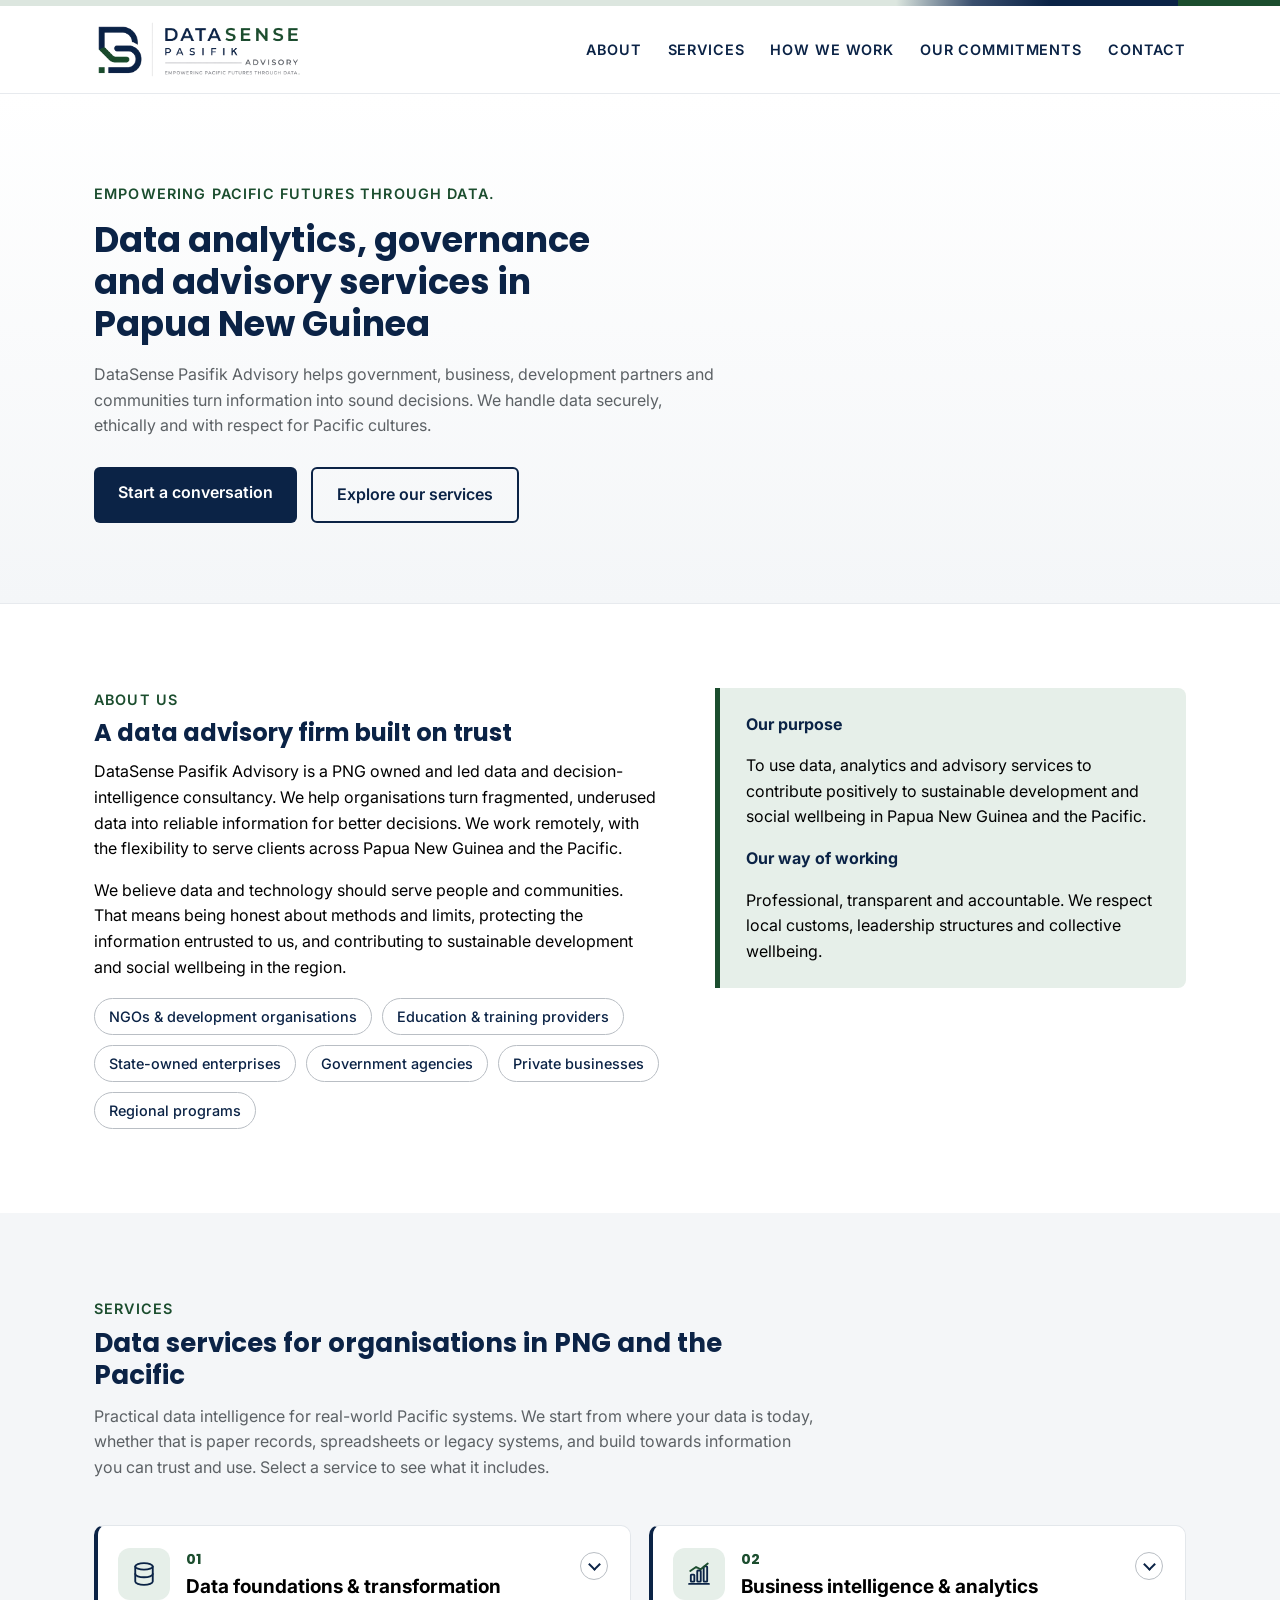
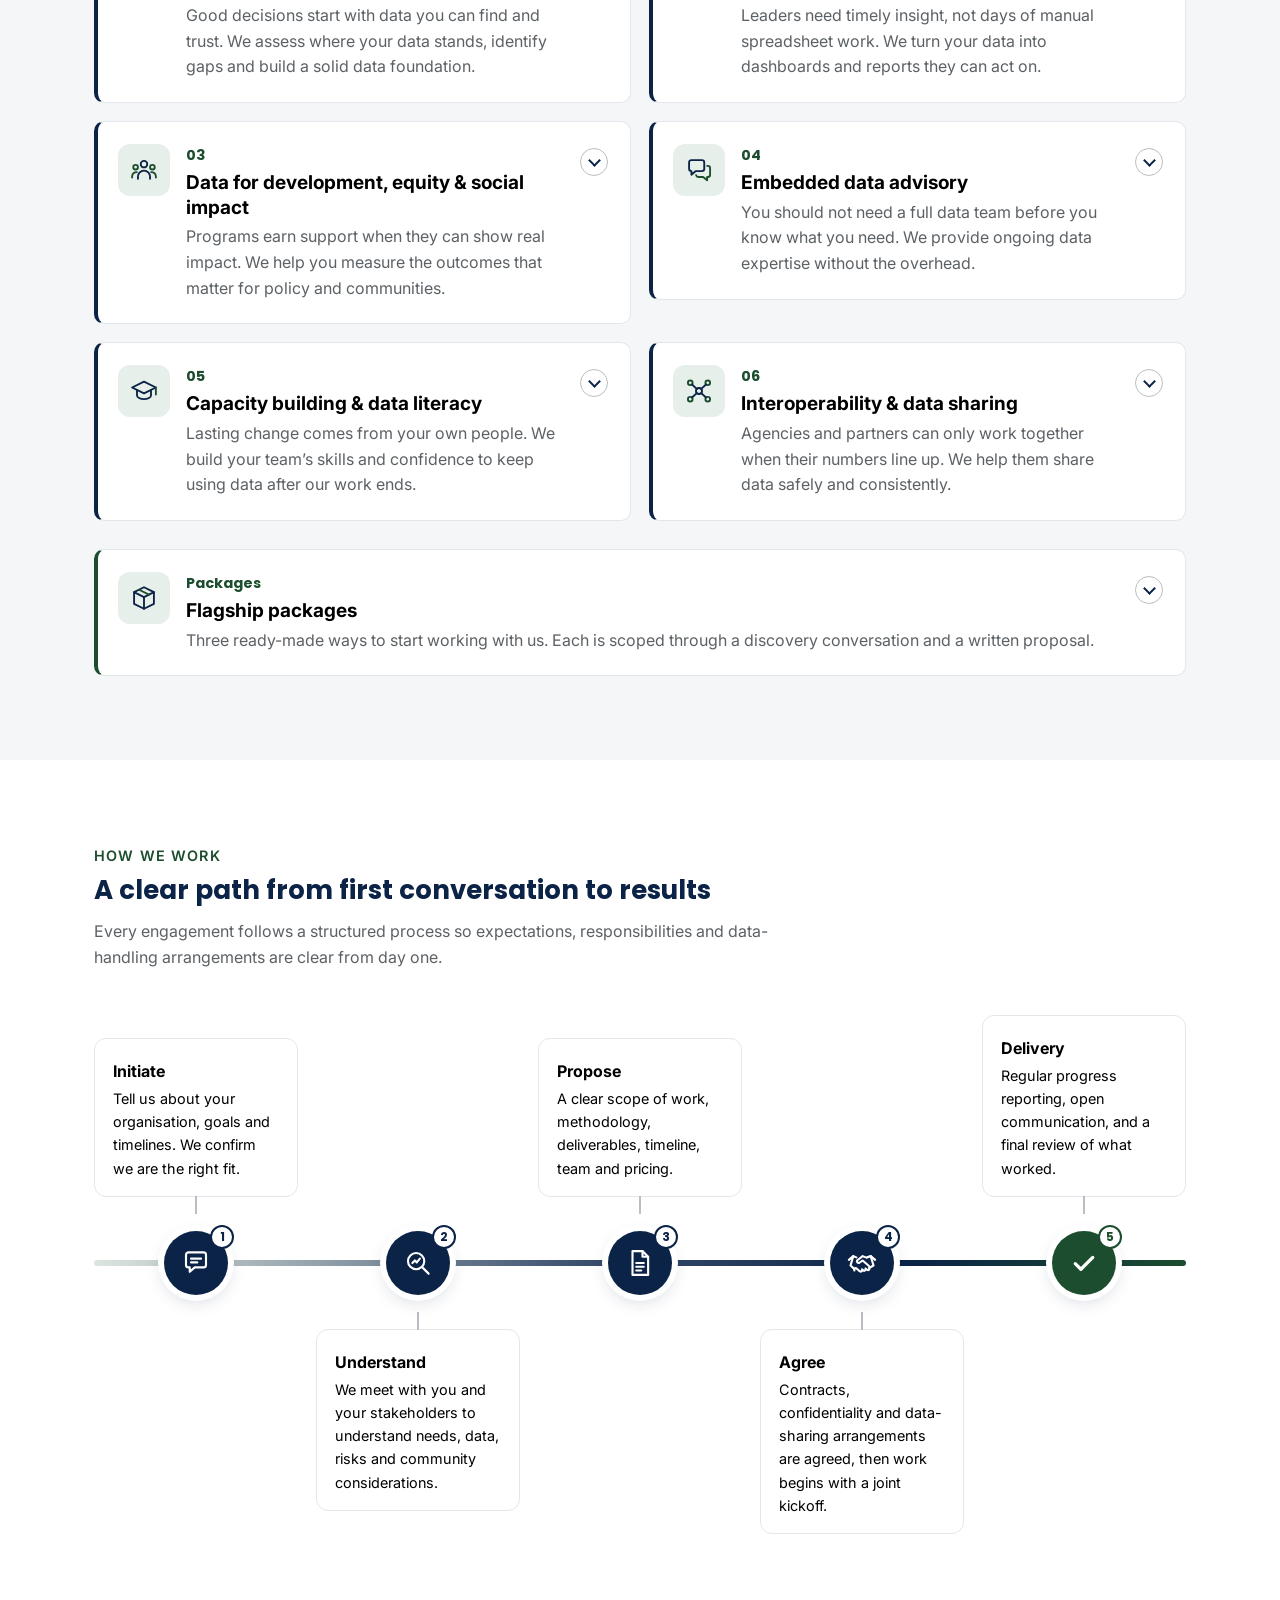
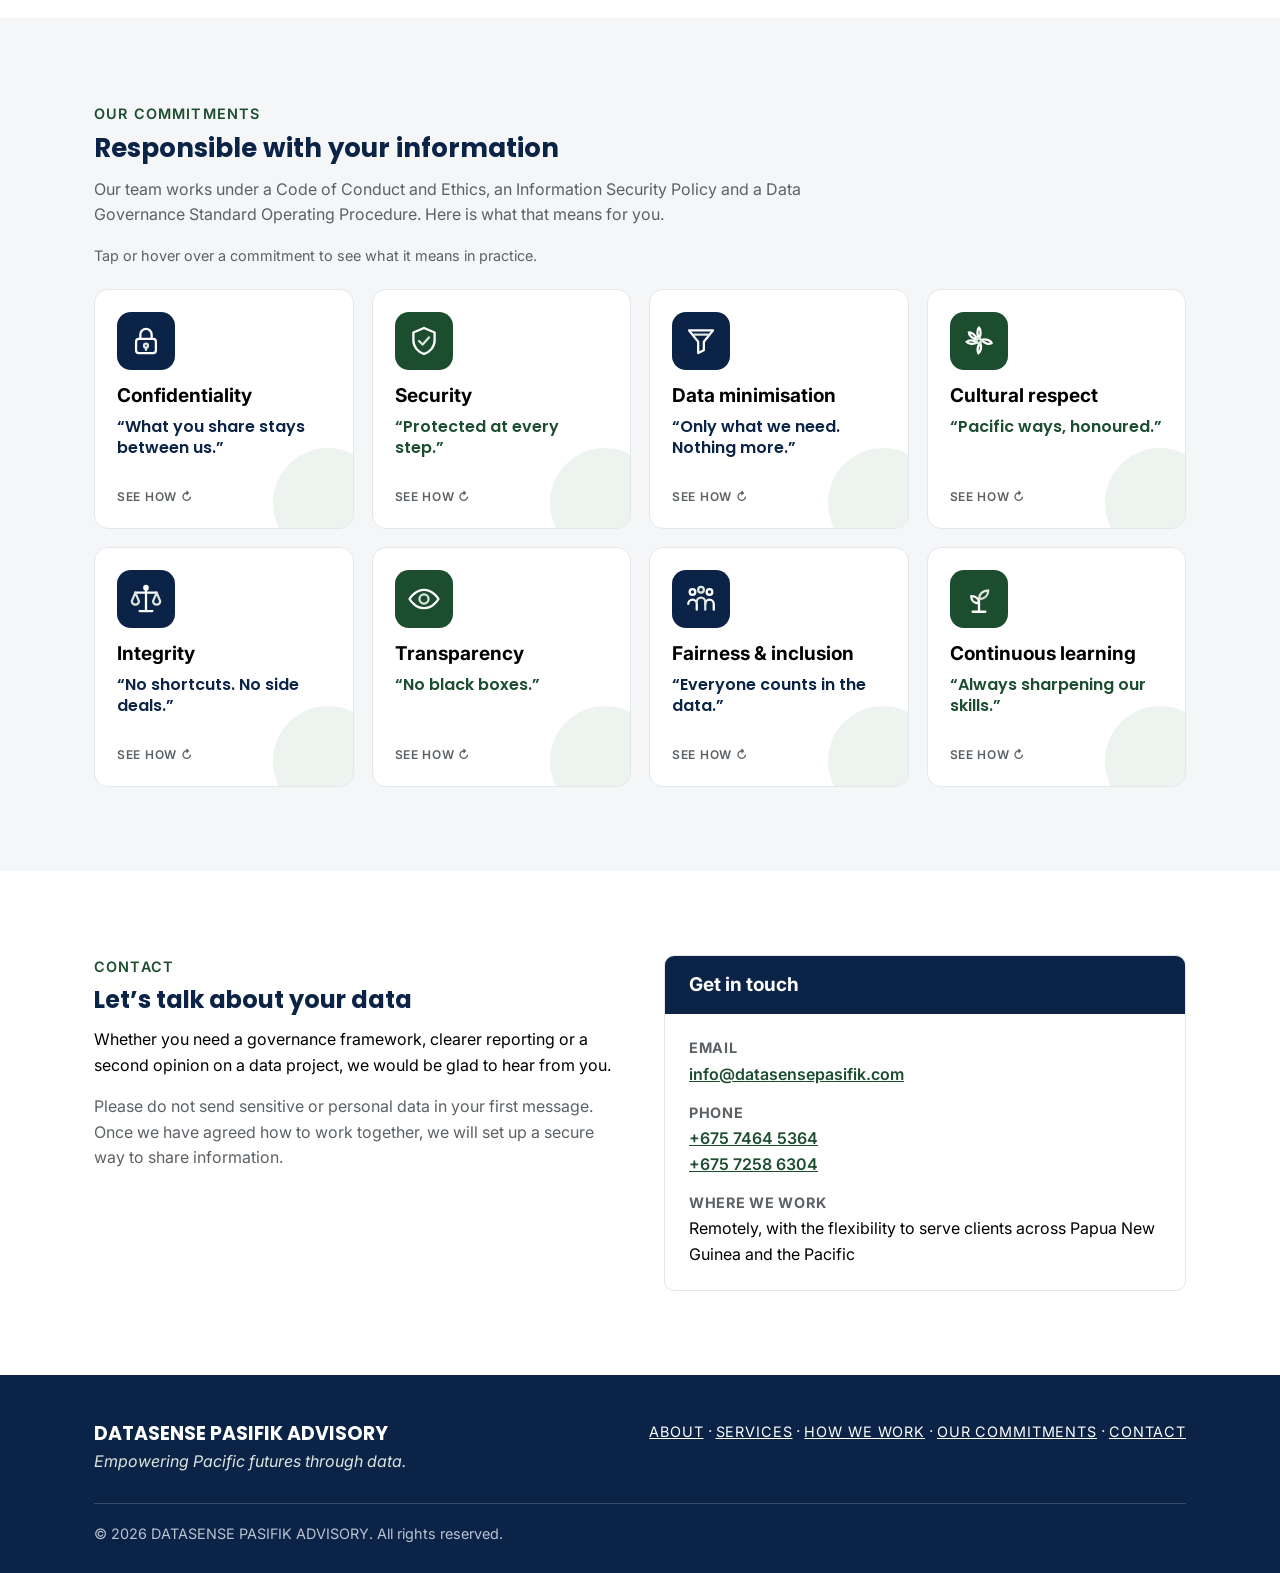
==== commit c317969f: "Format Our way of working like Our purpose; use transparent header logo Co-Authored-By: Claude Opus " ====
--- a/index.html
+++ b/index.html
@@ -413,7 +413,8 @@
       <div class="callout">
         <p><strong>Our purpose</strong></p>
         <p>To use data, analytics and advisory services to contribute positively to sustainable development and social wellbeing in Papua New Guinea and the Pacific.</p>
-        <p style="margin:0"><strong>Our way of working:</strong> professional, transparent and accountable. We respect local customs, leadership structures and collective wellbeing.</p>
+        <p><strong>Our way of working</strong></p>
+        <p style="margin:0">Professional, transparent and accountable. We respect local customs, leadership structures and collective wellbeing.</p>
       </div>
     </div>
   </section>
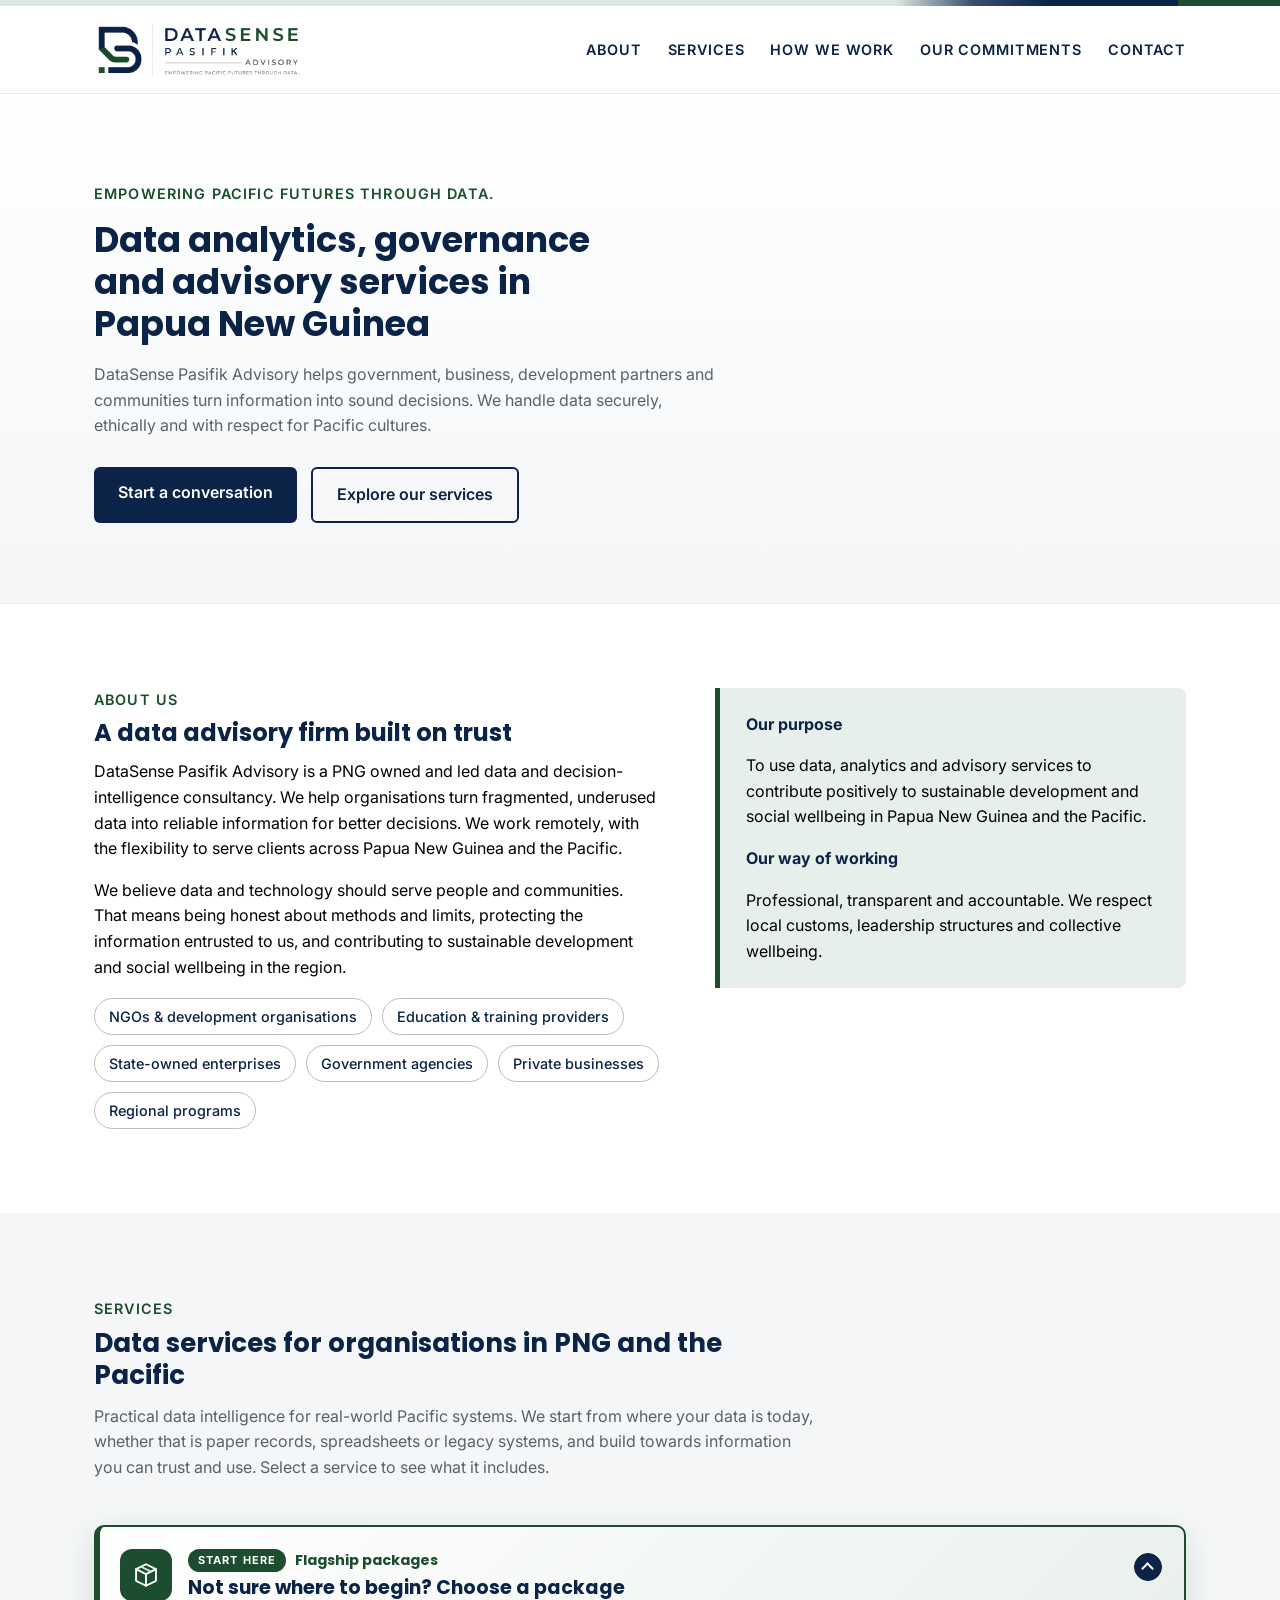
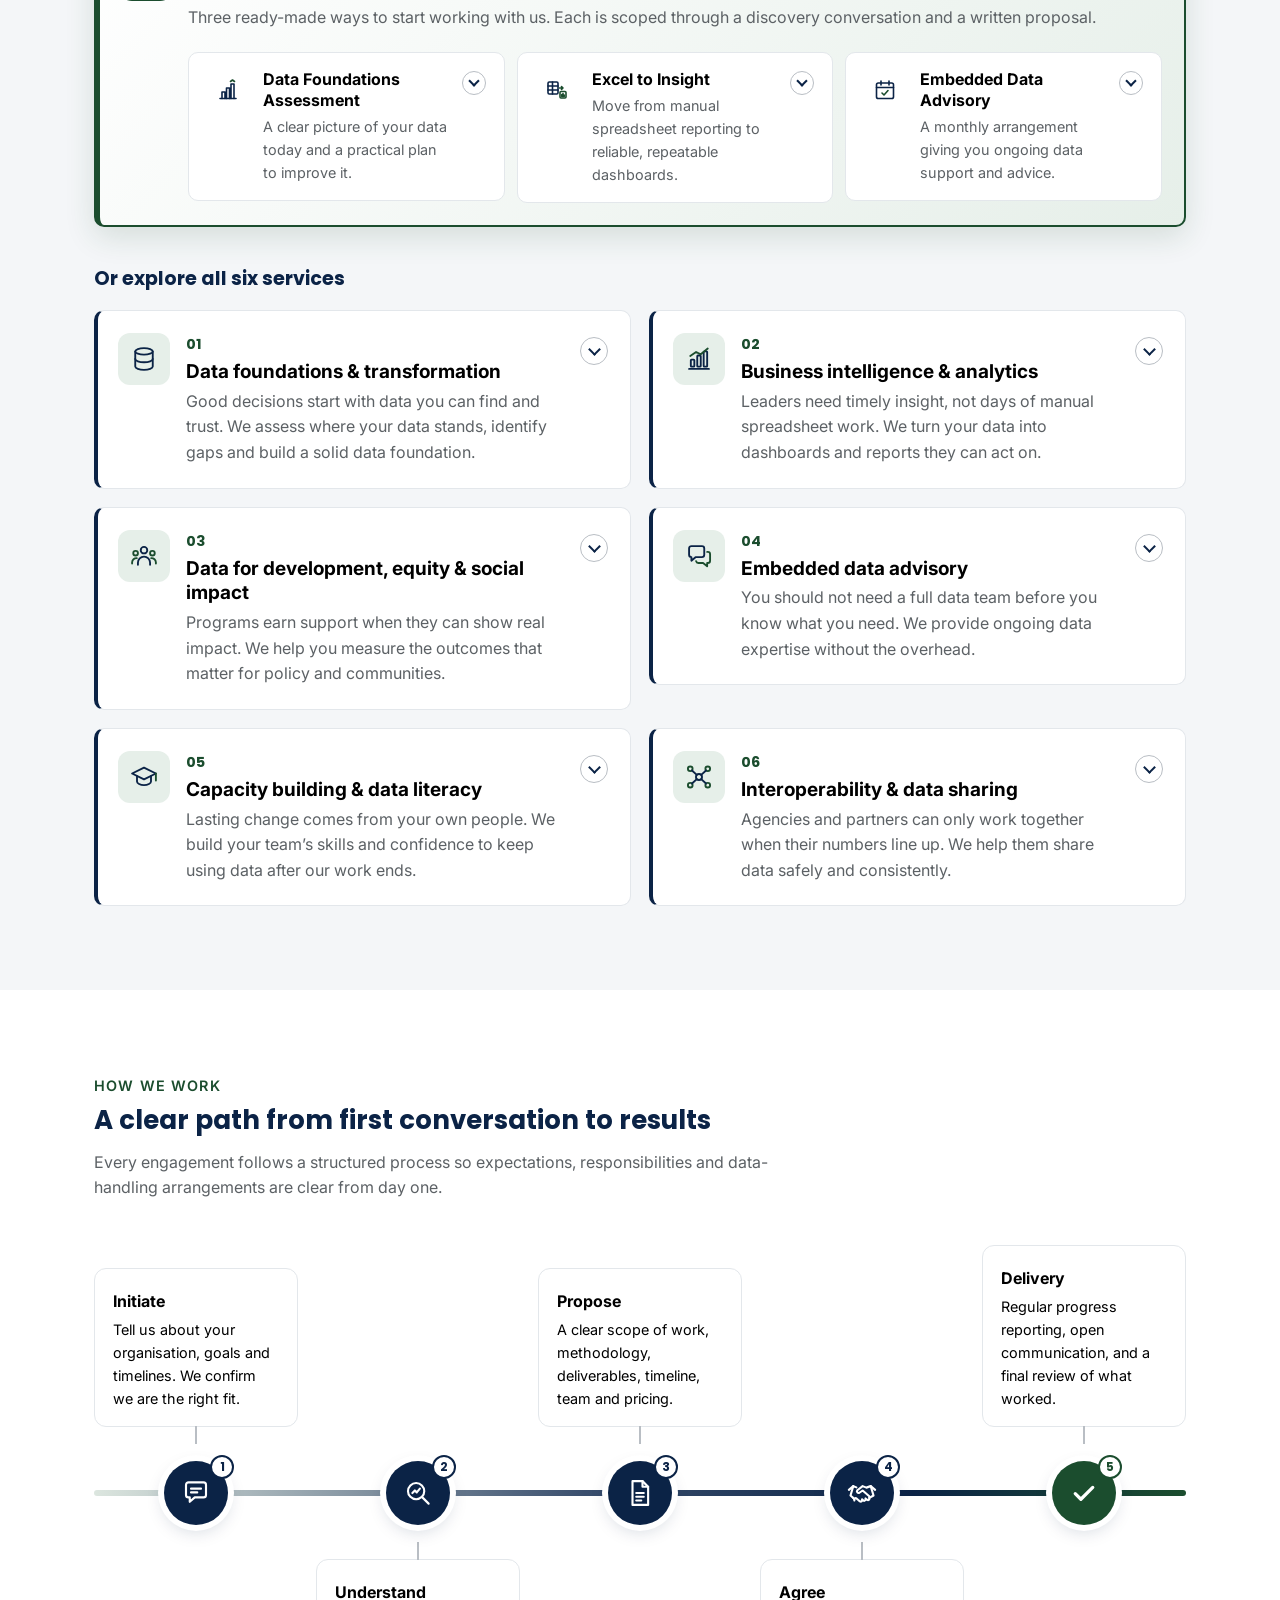
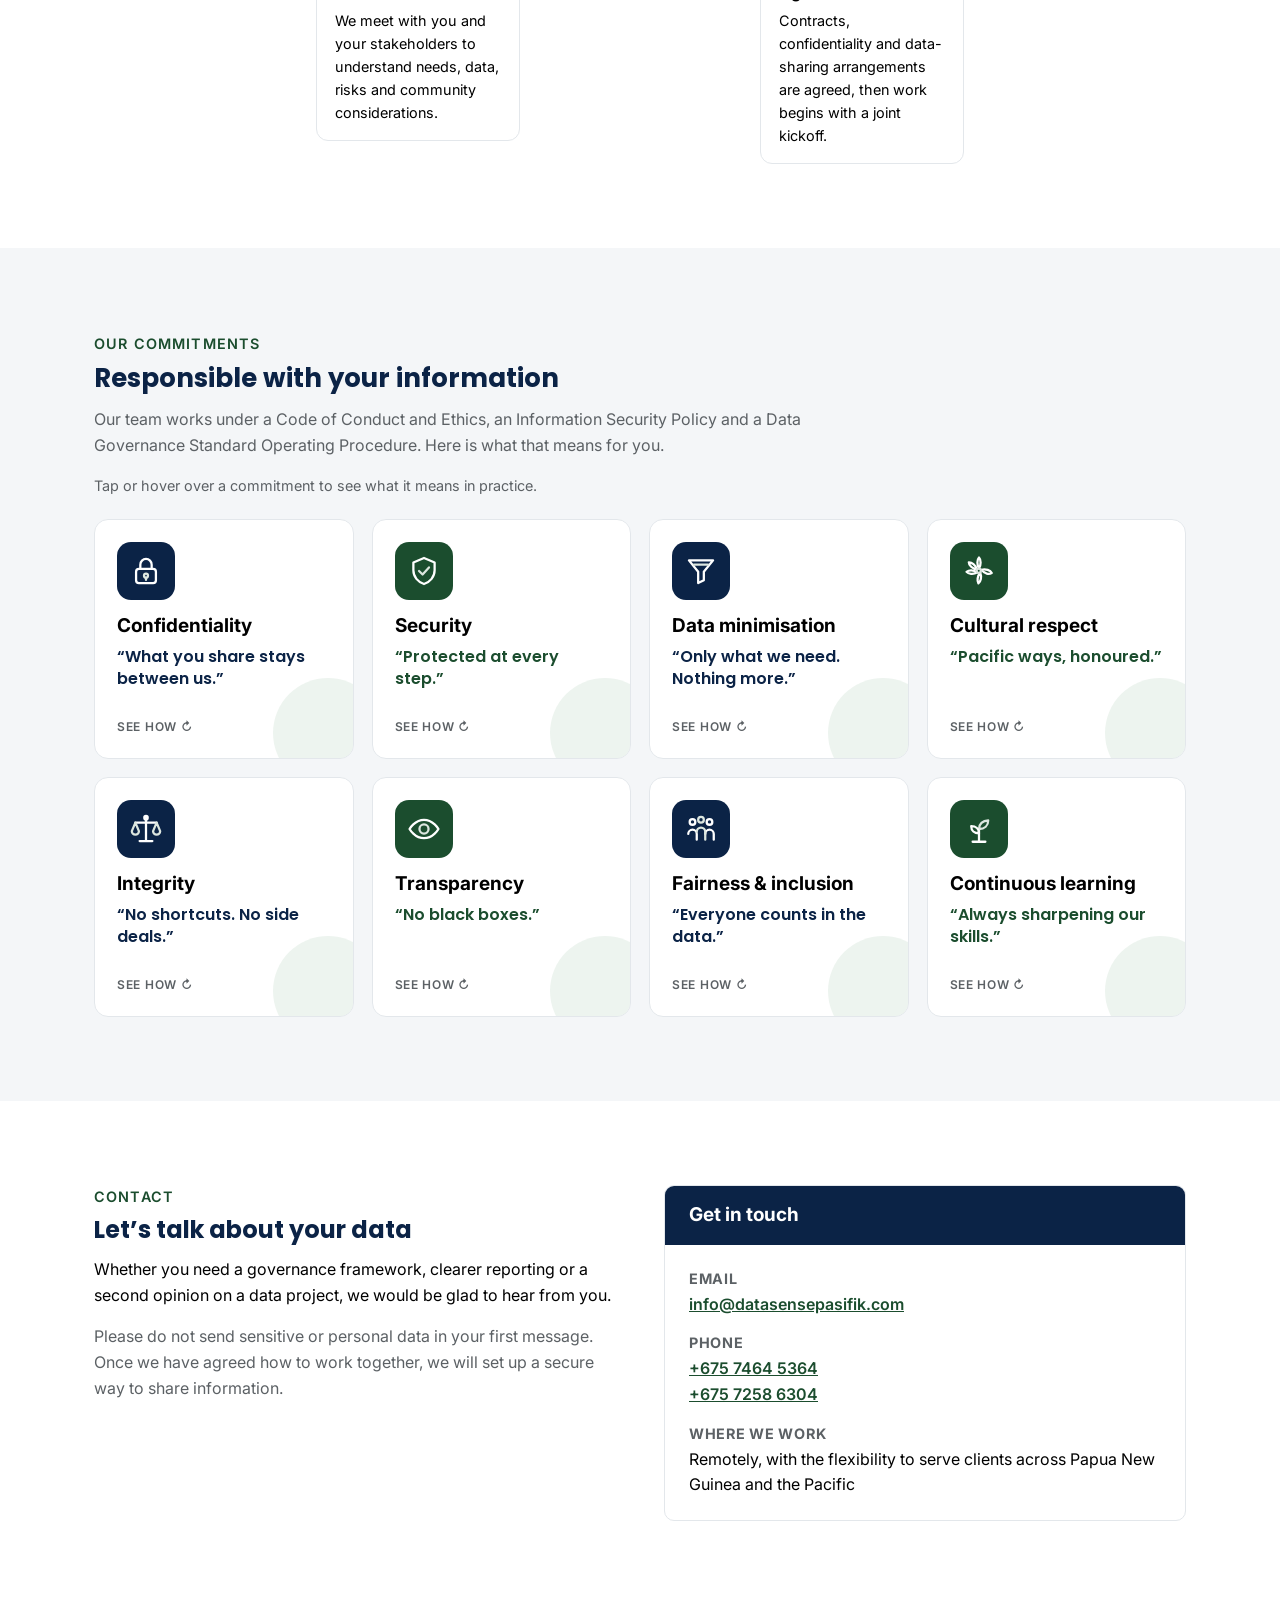
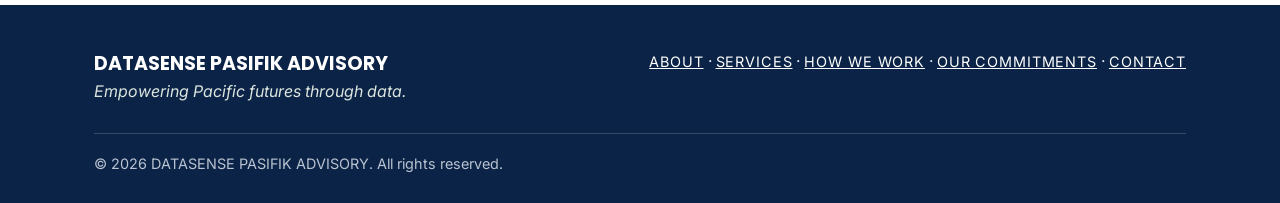
==== commit bad453bf: "Feature flagship packages at the top of Services Co-Authored-By: Claude Opus 5.5 <noreply@anthropic." ====
--- a/index.html
+++ b/index.html
@@ -139,233 +139,7 @@
 <link rel="preconnect" href="https://fonts.googleapis.com">
 <link rel="preconnect" href="https://fonts.gstatic.com" crossorigin>
 <link href="https://fonts.googleapis.com/css2?family=Inter:wght@400;500;600;700&family=Poppins:wght@600;700&display=swap" rel="stylesheet">
-<style>
-  :root{
-    --navy:#0B2346; --green:#1B4D2E; --grey:#5C6165; --midnavy:#3A4F6E;
-    --lightgrey:#B9BEC4; --mist:#DCE6DF; --tint:#E6EFE9; --cloud:#F4F6F8;
-    --black:#000; --white:#fff;
-    --max:1140px;
-  }
-  *{box-sizing:border-box}
-  html{scroll-behavior:smooth}
-  /* Type scale follows the Brand and Document Style Guide (section 4): body 10 pt = 16px on screen;
-     H1 22 pt = 2.2x, H2 16 pt = 1.6x, H3 12 pt = 1.2x, table/small text 9 pt = 0.9x */
-  :root{--fs-body:16px;--fs-h1:35px;--fs-h2:26px;--fs-h3:19px;--fs-small:14.4px}
-  body{margin:0;font-family:Inter,Arial,sans-serif;font-size:var(--fs-body);line-height:1.6;color:#000;background:var(--white)}
-  h1,h2{font-family:Poppins,Arial,sans-serif;font-weight:700;color:var(--navy);line-height:1.2;margin:0 0 .5em}
-  h3{font-family:Inter,Arial,sans-serif;font-weight:700;font-size:var(--fs-h3);line-height:1.3;margin:0 0 .45em;color:#000}
-  p{margin:0 0 1em}
-  a{color:var(--green)}
-  a:focus-visible,button:focus-visible{outline:3px solid var(--green);outline-offset:3px}
-  .wrap{max-width:var(--max);margin:0 auto;padding:0 24px}
-  .skip{position:absolute;left:-999px;top:0;background:var(--navy);color:#fff;padding:8px 14px;z-index:100}
-  .skip:focus{left:8px;top:8px}
-
-  /* Colour strip: Mist across most, then Navy, ending in Green */
-  .strip{height:6px;background:linear-gradient(90deg,var(--mist) 0 70%,var(--midnavy) 76%,var(--navy) 82% 92%,var(--green) 92% 100%)}
-
-  header.site{position:sticky;top:0;z-index:50;background:rgba(255,255,255,.97);border-bottom:1px solid #e7eaee;backdrop-filter:saturate(1.2) blur(6px)}
-  .bar{display:flex;align-items:center;justify-content:space-between;gap:20px;padding:12px 24px;max-width:var(--max);margin:0 auto}
-  .brand img{display:block;width:210px;height:auto}
-  nav ul{list-style:none;margin:0;padding:0;display:flex;gap:26px}
-  nav a{color:var(--navy);text-decoration:none;font-weight:600;font-size:var(--fs-small);text-transform:uppercase;letter-spacing:.06em}
-  nav a:hover{color:var(--green)}
-  .menu-btn{display:none;background:none;border:1px solid var(--lightgrey);border-radius:6px;padding:8px 12px;font:600 .9rem Inter,Arial,sans-serif;color:var(--navy);cursor:pointer}
-
-  .hero{background:linear-gradient(180deg,var(--white) 0%,var(--cloud) 100%);padding:88px 0 80px;border-bottom:1px solid #e7eaee}
-  .hero .eyebrow{font-weight:600;color:var(--green);letter-spacing:.08em;text-transform:uppercase;font-size:var(--fs-small);margin-bottom:14px}
-  .hero h1{font-size:var(--fs-h1);max-width:22ch}
-  .hero p.lead{font-size:var(--fs-body);color:var(--grey);max-width:62ch}
-  .cta{display:flex;flex-wrap:wrap;gap:14px;margin-top:28px}
-  .btn{display:inline-block;padding:13px 24px;border-radius:6px;font-weight:600;text-decoration:none;font-size:var(--fs-body)}
-  .btn.primary{background:var(--navy);color:#fff}
-  .btn.primary:hover{background:var(--midnavy)}
-  .btn.ghost{border:2px solid var(--navy);color:var(--navy)}
-  .btn.ghost:hover{background:var(--navy);color:#fff}
-
-  section{padding:84px 0}
-  section.alt{background:var(--cloud)}
-  .section-head{max-width:720px;margin-bottom:44px}
-  .section-head h2{font-size:var(--fs-h2)}
-  .section-head p{color:var(--grey);font-size:var(--fs-body)}
-  .kicker{display:block;font-weight:600;color:var(--green);letter-spacing:.08em;text-transform:uppercase;font-size:var(--fs-small);margin-bottom:8px}
-
-  .grid{display:grid;gap:24px}
-  .g3{grid-template-columns:repeat(3,1fr)}
-  .g2{grid-template-columns:repeat(2,1fr)}
-  .card{background:#fff;border:1px solid #e3e7eb;border-radius:10px;padding:28px;border-top:4px solid var(--navy)}
-  .svc-list{display:grid;grid-template-columns:repeat(2,1fr);gap:18px;align-items:start}
-  .svc{background:#fff;border:1px solid #e3e7eb;border-left:4px solid var(--navy);border-radius:10px;transition:box-shadow .2s,border-color .2s}
-  .svc[open]{border-left-color:var(--green);box-shadow:0 6px 20px rgba(11,35,70,.08)}
-  .svc summary{list-style:none;cursor:pointer;display:flex;gap:16px;align-items:flex-start;padding:22px 22px 22px 20px}
-  .svc summary::-webkit-details-marker{display:none}
-  .svc summary:hover .svc-title{color:var(--green)}
-  .svc summary:focus-visible{outline:3px solid var(--green);outline-offset:2px;border-radius:8px}
-  .svc-icon{flex:0 0 52px;height:52px;border-radius:12px;background:var(--tint);display:flex;align-items:center;justify-content:center}
-  .svc-icon svg{fill:none;stroke:var(--navy);stroke-width:1.6;stroke-linecap:round;stroke-linejoin:round}
-  .svc-icon svg .acc{stroke:var(--green)}
-  .svc-head{flex:1;display:flex;flex-direction:column;gap:4px}
-  .svc-head .num{font-family:Poppins,Arial,sans-serif;font-weight:700;color:var(--green);font-size:var(--fs-small)}
-  .svc-title{font-weight:700;font-size:var(--fs-h3);line-height:1.3;color:#000;transition:color .15s}
-  .svc-desc{color:var(--grey)}
-  .chev{flex:0 0 28px;height:28px;border-radius:50%;border:1.5px solid var(--lightgrey);position:relative;margin-top:4px;transition:transform .25s,background .2s,border-color .2s}
-  .chev::before{content:"";position:absolute;left:9px;top:7px;width:7px;height:7px;border-right:2px solid var(--navy);border-bottom:2px solid var(--navy);transform:rotate(45deg)}
-  .svc[open] > summary .chev{transform:rotate(180deg);background:var(--navy);border-color:var(--navy)}
-  .svc[open] > summary .chev::before{border-color:#fff}
-  .svc-body{padding:0 24px 22px 88px;animation:svcIn .28s ease-out}
-  .svc-body ul{margin:0 0 14px;padding-left:1.1em}
-  .svc-body li{margin:.45em 0}
-  .svc-body b{color:var(--navy);display:block}
-  .svc-body .d{display:block;color:#000}
-  .svc-link{font-weight:600;text-decoration:none}
-  .svc-link:hover{text-decoration:underline}
-  @keyframes svcIn{from{opacity:0;transform:translateY(-6px)}to{opacity:1;transform:none}}
-  @media (max-width:860px){.svc-list{grid-template-columns:1fr}}
-  @media (max-width:520px){.svc-body{padding-left:24px}.svc summary{gap:12px}.svc-icon{flex-basis:44px;height:44px}}
-  @media (prefers-reduced-motion:reduce){.svc-body{animation:none}.chev,.svc{transition:none}}
-  .svc.major{margin-top:28px;border-left-color:var(--green)}
-  .major-body{padding:0 22px 22px 88px;display:grid;gap:12px;animation:svcIn .28s ease-out}
-  .pkg{border:1px solid #e3e7eb;border-radius:10px;background:var(--cloud);transition:background .2s,border-color .2s}
-  .pkg[open]{background:#fff;border-color:var(--green)}
-  .pkg summary{list-style:none;cursor:pointer;display:flex;gap:14px;align-items:flex-start;padding:16px 18px}
-  .pkg summary::-webkit-details-marker{display:none}
-  .pkg summary:hover .svc-title{color:var(--green)}
-  .pkg summary:focus-visible{outline:3px solid var(--green);outline-offset:2px;border-radius:8px}
-  .pkg .svc-title{font-size:var(--fs-body)}
-  .pkg .svc-desc{font-size:var(--fs-small)}
-  .svc-icon.sm{flex:0 0 42px;height:42px;border-radius:10px;background:#fff}
-  .pkg[open] > summary .svc-icon.sm{background:var(--tint)}
-  .pkg .chev{flex-basis:24px;height:24px;margin-top:2px}
-  .pkg .chev::before{left:7px;top:5px;width:6px;height:6px}
-  .pkg[open] > summary .chev{transform:rotate(180deg);background:var(--navy);border-color:var(--navy)}
-  .pkg[open] > summary .chev::before{border-color:#fff}
-  .pkg-body{padding:0 18px 18px 74px;animation:svcIn .28s ease-out}
-  .pkg-label{font-weight:700;font-size:var(--fs-small);text-transform:uppercase;letter-spacing:.05em;color:var(--grey);margin:0 0 4px}
-  .pkg-body ul{margin:0 0 12px;padding-left:1.1em}
-  .pkg-body li{margin:.35em 0}
-  @media (max-width:520px){.major-body{padding:0 14px 16px}.pkg-body{padding-left:18px}}
-  @media (prefers-reduced-motion:reduce){.major-body,.pkg-body{animation:none}}
-  .card.pkg{border-top-color:var(--green)}
-  .card .num{font-family:Poppins,Arial,sans-serif;font-weight:700;color:var(--green);font-size:var(--fs-small);margin-bottom:10px;display:block}
-  .card p{color:#000;margin:0}
-  .card ul{margin:.6em 0 0;padding-left:1.1em;color:#000}
-  .card li{margin:.2em 0}
-
-  .about{display:grid;grid-template-columns:1.2fr 1fr;gap:56px;align-items:start}
-  .callout{background:var(--tint);border-left:5px solid var(--green);padding:24px 26px;border-radius:0 8px 8px 0}
-  .callout strong{color:var(--navy)}
-  .who{list-style:none;padding:0;margin:18px 0 0;display:flex;flex-wrap:wrap;gap:10px}
-  .who li{background:#fff;border:1px solid var(--lightgrey);border-radius:999px;padding:6px 14px;font-size:var(--fs-small);color:var(--navy);font-weight:500}
-
-  .sr{position:absolute;width:1px;height:1px;overflow:hidden;clip:rect(0 0 0 0);white-space:nowrap}
-  .journey{display:grid;grid-template-columns:repeat(5,1fr);grid-template-rows:auto 96px auto;column-gap:18px;position:relative;margin-top:8px}
-  .ph{grid-row:1;position:relative;text-align:center;padding-bottom:14px;margin-bottom:18px}
-  .ph::after{content:"";position:absolute;left:8px;right:8px;bottom:0;height:10px;border:2px solid var(--mist);border-bottom:0;border-radius:8px 8px 0 0}
-  .ph span{font-weight:700;font-size:var(--fs-small);letter-spacing:.12em;text-transform:uppercase;color:var(--grey)}
-  .ph1{grid-column:1/3}.ph2{grid-column:3/5}.ph3{grid-column:5/6}
-  .ph3::after{border-color:var(--tint)}.ph3 span{color:var(--green)}
-  .jline{grid-row:2;grid-column:1/-1;align-self:center;height:6px;border-radius:6px;background:linear-gradient(90deg,var(--mist),var(--midnavy) 45%,var(--navy) 75%,var(--green));transform-origin:left center}
-  .jnode{grid-row:2;grid-column:var(--c);justify-self:center;align-self:center;position:relative;width:64px;height:64px;border-radius:50%;background:var(--navy);display:flex;align-items:center;justify-content:center;box-shadow:0 0 0 6px #fff,0 6px 18px rgba(11,35,70,.18);z-index:1}
-  .jnode.last{background:var(--green)}
-  .jnode .tick{stroke-width:2.6}
-  .jnode svg{fill:none;stroke:#fff;stroke-width:1.7;stroke-linecap:round;stroke-linejoin:round}
-  .jnum{position:absolute;top:-6px;right:-6px;width:24px;height:24px;border-radius:50%;background:#fff;color:var(--navy);border:2px solid var(--navy);font:700 12px/20px Poppins,Arial,sans-serif;text-align:center}
-  .jnode.last .jnum{color:var(--green);border-color:var(--green)}
-  .jcard{grid-column:var(--c);position:relative;background:#fff;border:1px solid #e3e7eb;border-radius:12px;padding:18px 18px 16px}
-  .jcard.up{grid-row:1;align-self:end;margin-bottom:18px}
-  .jcard.down{grid-row:3;align-self:start;margin-top:18px}
-  .jcard::after{content:"";position:absolute;left:50%;width:2px;height:18px;background:var(--lightgrey);transform:translateX(-50%)}
-  .jcard.up::after{top:100%}
-  .jcard.down::after{bottom:100%}
-  .jcard h3{font-size:var(--fs-body);margin:4px 0 6px}
-  .jcard p{font-size:var(--fs-small);margin:0}
-  .jphase{display:none;font-weight:700;font-size:12px;letter-spacing:.1em;text-transform:uppercase;color:var(--green)}
-  .journey.anim .jline{transform:scaleX(0)}
-  .journey.anim .jnode{transform:scale(.4);opacity:0}
-  .journey.anim .jcard{opacity:0;transform:translateY(10px)}
-  .journey.anim .jcard.down{transform:translateY(-10px)}
-  .journey.anim.in .jline{transform:scaleX(1);transition:transform 1.4s cubic-bezier(.65,0,.35,1)}
-  .journey.anim.in .jnode{transform:scale(1);opacity:1;transition:transform .45s cubic-bezier(.34,1.56,.64,1),opacity .3s;transition-delay:calc(.15s + var(--i)*.25s)}
-  .journey.anim.in .jcard{opacity:1;transform:none;transition:opacity .5s,transform .5s;transition-delay:calc(.3s + var(--i)*.25s)}
-  @media (max-width:860px){
-    .journey{grid-template-columns:64px 1fr;grid-template-rows:none;column-gap:18px;row-gap:22px}
-    .ph{display:none}
-    .jphase{display:block}
-    .jline{grid-row:1/6;grid-column:1;justify-self:center;align-self:stretch;width:6px;height:auto;margin:20px 0;background:linear-gradient(180deg,var(--mist),var(--midnavy) 45%,var(--navy) 75%,var(--green));transform-origin:top center}
-    .journey.anim .jline{transform:scaleY(0)}
-    .journey.anim.in .jline{transform:scaleY(1)}
-    .jnode{grid-column:1;grid-row:var(--c);align-self:start;margin-top:6px}
-    .jcard,.jcard.up,.jcard.down{grid-column:2;grid-row:var(--c);margin:0;align-self:start}
-    .jcard::after,.jcard.up::after,.jcard.down::after{top:30px;bottom:auto;left:-18px;width:18px;height:2px;transform:none}
-    .journey.anim .jcard.down{transform:translateY(10px)}
-  }
-  @media (prefers-reduced-motion:reduce){.journey.anim .jline,.journey.anim .jnode,.journey.anim .jcard{transform:none!important;opacity:1!important;transition:none!important}}
-  .steps{counter-reset:step;list-style:none;padding:0;margin:0;display:grid;grid-template-columns:repeat(5,1fr);gap:18px}
-  .steps li{position:relative;background:#fff;border:1px solid #e3e7eb;border-radius:10px;padding:56px 18px 20px}
-  .steps li::before{counter-increment:step;content:counter(step);position:absolute;top:16px;left:18px;width:30px;height:30px;border-radius:50%;background:var(--navy);color:#fff;font:700 .9rem/30px Poppins,Arial,sans-serif;text-align:center}
-  .steps h3{font-size:var(--fs-body)}
-  .steps p{font-size:var(--fs-small);color:#000;margin:0}
-
-  .vhint{color:var(--grey);font-size:var(--fs-small);margin:-28px 0 22px}
-  .values{display:grid;grid-template-columns:repeat(4,1fr);gap:18px}
-  .vcard{all:unset;box-sizing:border-box;display:block;height:240px;perspective:1000px;cursor:pointer;border-radius:14px}
-  .vcard:focus-visible{outline:3px solid var(--green);outline-offset:4px}
-  .vinner{position:relative;display:block;width:100%;height:100%;transform-style:preserve-3d;transition:transform .6s cubic-bezier(.4,.2,.2,1)}
-  .vcard.flipped .vinner{transform:rotateY(180deg)}
-  @media (hover:hover){.vcard:hover .vinner{transform:rotateY(180deg)}}
-  .vface{position:absolute;inset:0;display:flex;flex-direction:column;border-radius:14px;padding:22px;backface-visibility:hidden;-webkit-backface-visibility:hidden;font-family:Inter,Arial,sans-serif}
-  .vfront{background:#fff;border:1px solid #e3e7eb;align-items:flex-start;overflow:hidden}
-  .vfront::after{content:"";position:absolute;right:-30px;bottom:-30px;width:110px;height:110px;border-radius:50%;background:var(--tint);opacity:.7}
-  .vicon{width:58px;height:58px;border-radius:14px;background:var(--navy);display:flex;align-items:center;justify-content:center;margin-bottom:14px;position:relative;z-index:1}
-  .vcard:nth-child(even) .vicon{background:var(--green)}
-  .vicon svg{fill:none;stroke:#fff;stroke-width:1.6;stroke-linecap:round;stroke-linejoin:round}
-  .vicon svg .acc{stroke:var(--mist)}
-  .vtitle{font-weight:700;font-size:var(--fs-h3);line-height:1.25;color:#000;position:relative;z-index:1}
-  .vpledge{font-family:Poppins,Arial,sans-serif;font-weight:600;color:var(--navy);font-size:var(--fs-body);line-height:1.35;margin-top:8px;position:relative;z-index:1}
-  .vcard:nth-child(even) .vpledge{color:var(--green)}
-  .vmore{margin-top:auto;font-size:12px;font-weight:600;letter-spacing:.06em;text-transform:uppercase;color:var(--grey);position:relative;z-index:1}
-  .vback{background:var(--navy);color:#fff;transform:rotateY(180deg);justify-content:center}
-  .vcard:nth-child(even) .vback{background:var(--green)}
-  .vback .vtitle{color:#fff;font-size:var(--fs-body);margin-bottom:10px}
-  .vtext{font-size:var(--fs-small);line-height:1.55;color:#fff}
-  .vsrc{margin-top:auto;padding-top:12px;font-size:12px;font-weight:600;letter-spacing:.04em;color:var(--mist);border-top:1px solid rgba(255,255,255,.25)}
-  @media (prefers-reduced-motion:reduce){.vinner{transition:none}}
-
-  .contact{display:grid;grid-template-columns:1fr 1fr;gap:48px;align-items:start}
-  .contact-box{background:#fff;border:1px solid #e3e7eb;border-radius:10px;overflow:hidden}
-  .contact-box .band{background:var(--navy);color:#fff;font-weight:700;padding:14px 24px;font-size:var(--fs-h3)}
-  .contact-box dl{margin:0;padding:22px 24px}
-  .contact-box dt{font-weight:700;font-size:var(--fs-small);color:var(--grey);text-transform:uppercase;letter-spacing:.05em;margin-top:14px}
-  .contact-box dt:first-child{margin-top:0}
-  .contact-box dd{margin:2px 0 0;font-size:var(--fs-body)}
-  .contact-box dd a{font-weight:600}
-
-  footer{background:var(--navy);color:#dfe5ee;padding:44px 0 28px;font-size:var(--fs-body)}
-  footer .cols{display:flex;flex-wrap:wrap;justify-content:space-between;gap:24px}
-  footer .name{font-family:Poppins,Arial,sans-serif;font-weight:700;color:#fff;font-size:var(--fs-h3)}
-  footer .tag{color:var(--mist);font-style:italic}
-  footer a{color:#fff}
-  footer .links a{text-transform:uppercase;letter-spacing:.06em;font-size:var(--fs-small)}
-  footer .legal{border-top:1px solid rgba(255,255,255,.18);margin-top:28px;padding-top:18px;color:#b9c3d1;font-size:var(--fs-small)}
-
-  @media (max-width:980px){
-    .g3,.values{grid-template-columns:repeat(2,1fr)}
-    .steps{grid-template-columns:repeat(2,1fr)}
-    .about,.contact{grid-template-columns:1fr;gap:32px}
-  }
-  @media (max-width:760px){
-    :root{--fs-h1:30px;--fs-h2:24px}
-    .menu-btn{display:block}
-    nav ul{display:none;position:absolute;left:0;right:0;top:100%;background:#fff;flex-direction:column;gap:0;border-bottom:1px solid #e7eaee}
-    nav ul.open{display:flex}
-    nav li a{display:block;padding:14px 24px;border-top:1px solid #f0f2f4}
-    .brand img{width:170px}
-    .g3,.g2,.values,.steps{grid-template-columns:1fr}
-    section{padding:60px 0}
-    .hero{padding:60px 0}
-  }
-  @media (prefers-reduced-motion:reduce){html{scroll-behavior:auto}}
-</style>
+<link rel="stylesheet" href="assets/style.css">
 </head>
 <body>
 <a class="skip" href="#main">Skip to content</a>
@@ -426,79 +200,10 @@
         <h2>Data services for organisations in PNG and the Pacific</h2>
         <p>Practical data intelligence for real-world Pacific systems. We start from where your data is today, whether that is paper records, spreadsheets or legacy systems, and build towards information you can trust and use. Select a service to see what it includes.</p>
       </div>
-      <div class="svc-list">
-        <details class="svc" name="svc">
-          <summary>
-            <span class="svc-icon" aria-hidden="true"><svg viewBox="0 0 24 24" width="28" height="28"><ellipse cx="12" cy="5.5" rx="7.5" ry="2.8"/><path d="M4.5 5.5v6.5c0 1.5 3.4 2.8 7.5 2.8s7.5-1.3 7.5-2.8V5.5"/><path d="M4.5 12v6.5c0 1.5 3.4 2.8 7.5 2.8s7.5-1.3 7.5-2.8V12"/></svg></span>
-            <span class="svc-head"><span class="num">01</span><span class="svc-title">Data foundations &amp; transformation</span><span class="svc-desc">Good decisions start with data you can find and trust. We assess where your data stands, identify gaps and build a solid data foundation.</span></span>
-            <span class="chev" aria-hidden="true"></span>
-          </summary>
-          <div class="svc-body">
-            <ul><li><b>Data maturity assessment</b><span class="d">Review of strategy, governance, people, processes, systems, quality and analytics, with a scorecard, gap analysis and prioritised roadmap</span></li><li><b>Data audit &amp; health check</b><span class="d">Inventory of datasets and reports, checking completeness, consistency, duplication, ownership and risk</span></li><li><b>Data cleaning &amp; standardisation</b><span class="d">Profile, validate, de-duplicate and standardise data, identifiers and definitions</span></li><li><b>Excel to Insight</b><span class="d">Turn spreadsheet reporting into structured datasets and decision-ready dashboards</span></li><li><b>Data governance frameworks</b><span class="d">Ownership, stewardship, standards, quality rules, classification, access and retention</span></li><li><b>Data architecture &amp; digitisation</b><span class="d">Practical current- and target-state designs and low-cost data pipelines</span></li></ul>
-            <a class="svc-link" href="#contact">Ask about this service →</a>
-          </div>
-        </details>
-        <details class="svc" name="svc">
-          <summary>
-            <span class="svc-icon" aria-hidden="true"><svg viewBox="0 0 24 24" width="28" height="28"><path d="M3.5 20.5h17"/><rect x="5" y="12.5" width="3" height="6" rx=".6"/><rect x="10.5" y="9" width="3" height="9.5" rx=".6"/><rect x="16" y="5.5" width="3" height="13" rx=".6"/><path class="acc" d="M4.5 9.5 9.5 6l4 2 6-5"/></svg></span>
-            <span class="svc-head"><span class="num">02</span><span class="svc-title">Business intelligence &amp; analytics</span><span class="svc-desc">Leaders need timely insight, not days of manual spreadsheet work. We turn your data into dashboards and reports they can act on.</span></span>
-            <span class="chev" aria-hidden="true"></span>
-          </summary>
-          <div class="svc-body">
-            <ul><li><b>Executive dashboards</b><span class="d">Power BI dashboards and management reports for strategic, operational and program performance</span></li><li><b>Performance measurement</b><span class="d">KPI frameworks, indicator dictionaries, scorecards and reporting calendars</span></li><li><b>Data analysis &amp; insights</b><span class="d">Trend, segmentation, variance and cohort analysis</span></li><li><b>Reporting automation</b><span class="d">Repeatable data preparation and refresh to cut manual reporting time</span></li><li><b>Decision intelligence</b><span class="d">Options, implications, risks and recommended actions for leaders and boards</span></li></ul>
-            <a class="svc-link" href="#contact">Ask about this service →</a>
-          </div>
-        </details>
-        <details class="svc" name="svc">
-          <summary>
-            <span class="svc-icon" aria-hidden="true"><svg viewBox="0 0 24 24" width="28" height="28"><circle cx="12" cy="7" r="2.8"/><path d="M6.8 19.5v-1.8a5.2 5.2 0 0 1 10.4 0v1.8"/><circle class="acc" cx="4.8" cy="9.6" r="2"/><path class="acc" d="M1.8 18.5v-1a3.8 3.8 0 0 1 4-3.7"/><circle class="acc" cx="19.2" cy="9.6" r="2"/><path class="acc" d="M22.2 18.5v-1a3.8 3.8 0 0 0-4-3.7"/></svg></span>
-            <span class="svc-head"><span class="num">03</span><span class="svc-title">Data for development, equity &amp; social impact</span><span class="svc-desc">Programs earn support when they can show real impact. We help you measure the outcomes that matter for policy and communities.</span></span>
-            <span class="chev" aria-hidden="true"></span>
-          </summary>
-          <div class="svc-body">
-            <ul><li><b>Gender &amp; inclusion data systems</b><span class="d">Gender-disaggregated indicators, reporting and dashboards</span></li><li><b>Monitoring, evaluation &amp; learning (MEL)</b><span class="d">Indicator frameworks, data collection tools, results tracking and learning products</span></li><li><b>Social impact measurement</b><span class="d">Outcome measurement and evidence-based program reporting</span></li><li><b>Policy &amp; program analytics</b><span class="d">Analysis of administrative and program data to inform policy, resourcing and service delivery</span></li></ul>
-            <a class="svc-link" href="#contact">Ask about this service →</a>
-          </div>
-        </details>
-        <details class="svc" name="svc">
-          <summary>
-            <span class="svc-icon" aria-hidden="true"><svg viewBox="0 0 24 24" width="28" height="28"><path d="M3.5 5.5a2 2 0 0 1 2-2h9a2 2 0 0 1 2 2v5.5a2 2 0 0 1-2 2H9l-3.5 3v-3h0a2 2 0 0 1-2-2z"/><path class="acc" d="M19 8.5h.5a2 2 0 0 1 2 2V16a2 2 0 0 1-2 2h-.5v2.8L15.5 18h-4a2 2 0 0 1-2-1.6"/></svg></span>
-            <span class="svc-head"><span class="num">04</span><span class="svc-title">Embedded data advisory</span><span class="svc-desc">You should not need a full data team before you know what you need. We provide ongoing data expertise without the overhead.</span></span>
-            <span class="chev" aria-hidden="true"></span>
-          </summary>
-          <div class="svc-body">
-            <ul><li><b>Fractional data leadership</b><span class="d">Part-time strategic guidance on data priorities, governance, architecture and executive reporting</span></li><li><b>Embedded analytics support</b><span class="d">An outsourced or supplementary data function for analysis, dashboards and data quality</span></li><li><b>Ongoing BI &amp; reporting support</b><span class="d">Maintain reports, improve measures, support users and deliver scheduled insights</span></li><li><b>Data strategy implementation</b><span class="d">Turn strategy recommendations into workplans, governance routines and projects</span></li></ul>
-            <a class="svc-link" href="#contact">Ask about this service →</a>
-          </div>
-        </details>
-        <details class="svc" name="svc">
-          <summary>
-            <span class="svc-icon" aria-hidden="true"><svg viewBox="0 0 24 24" width="28" height="28"><path d="M12 4 1.8 9 12 14l10.2-5z"/><path d="M6 11.2v4.6c0 1.6 2.7 3.2 6 3.2s6-1.6 6-3.2v-4.6"/><path class="acc" d="M22.2 9v6"/></svg></span>
-            <span class="svc-head"><span class="num">05</span><span class="svc-title">Capacity building &amp; data literacy</span><span class="svc-desc">Lasting change comes from your own people. We build your team’s skills and confidence to keep using data after our work ends.</span></span>
-            <span class="chev" aria-hidden="true"></span>
-          </summary>
-          <div class="svc-body">
-            <ul><li><b>Executive data literacy workshops</b><span class="d">Reading data, asking better questions, using KPIs and evidence in decisions</span></li><li><b>Practical analytics training</b><span class="d">Data preparation, spreadsheet practice, Power BI, visualisation and reporting</span></li><li><b>Data governance &amp; stewardship training</b><span class="d">Ownership, quality, standards, privacy and responsible use</span></li><li><b>Coaching &amp; mentoring</b><span class="d">Guided project delivery and knowledge transfer to your staff</span></li></ul>
-            <a class="svc-link" href="#contact">Ask about this service →</a>
-          </div>
-        </details>
-        <details class="svc" name="svc">
-          <summary>
-            <span class="svc-icon" aria-hidden="true"><svg viewBox="0 0 24 24" width="28" height="28"><circle cx="12" cy="12" r="2.6"/><circle class="acc" cx="4.5" cy="5" r="2"/><circle class="acc" cx="19.5" cy="5" r="2"/><circle class="acc" cx="4.5" cy="19" r="2"/><circle class="acc" cx="19.5" cy="19" r="2"/><path d="m6 6.4 4.1 3.8M18 6.4l-4.1 3.8M6 17.6l4.1-3.8M18 17.6l-4.1-3.8"/></svg></span>
-            <span class="svc-head"><span class="num">06</span><span class="svc-title">Interoperability &amp; data sharing</span><span class="svc-desc">Agencies and partners can only work together when their numbers line up. We help them share data safely and consistently.</span></span>
-            <span class="chev" aria-hidden="true"></span>
-          </summary>
-          <div class="svc-body">
-            <ul><li><b>Data-sharing frameworks</b><span class="d">Governance, roles, standards, permitted uses, access controls and exchange processes</span></li><li><b>Interoperability roadmaps</b><span class="d">Assess fragmentation and plan phased options for connecting information</span></li><li><b>Common data definitions &amp; standards</b><span class="d">Agree identifiers, reference data, business rules, metadata and reporting definitions</span></li></ul>
-            <a class="svc-link" href="#contact">Ask about this service →</a>
-          </div>
-        </details>
-      </div>
-
-      <details class="svc major">
+      <details class="svc major featured" open>
         <summary>
           <span class="svc-icon" aria-hidden="true"><svg viewBox="0 0 24 24" width="28" height="28"><path d="M12 2.8 20.5 7v10L12 21.2 3.5 17V7z"/><path d="M3.5 7 12 11.2 20.5 7M12 11.2v10"/><path class="acc" d="m7.8 4.9 8.5 4.2"/></svg></span>
-          <span class="svc-head"><span class="num">Packages</span><span class="svc-title">Flagship packages</span><span class="svc-desc">Three ready-made ways to start working with us. Each is scoped through a discovery conversation and a written proposal.</span></span>
+          <span class="svc-head"><span class="num"><span class="badge-start">Start here</span> Flagship packages</span><span class="svc-title">Not sure where to begin? Choose a package</span><span class="svc-desc">Three ready-made ways to start working with us. Each is scoped through a discovery conversation and a written proposal.</span></span>
           <span class="chev" aria-hidden="true"></span>
         </summary>
         <div class="major-body">
@@ -540,6 +245,77 @@
             </details>
         </div>
       </details>
+
+      <h3 class="svc-sub">Or explore all six services</h3>
+      <div class="svc-list">
+        <details class="svc" name="svc">
+          <summary>
+            <span class="svc-icon" aria-hidden="true"><svg viewBox="0 0 24 24" width="28" height="28"><ellipse cx="12" cy="5.5" rx="7.5" ry="2.8"/><path d="M4.5 5.5v6.5c0 1.5 3.4 2.8 7.5 2.8s7.5-1.3 7.5-2.8V5.5"/><path d="M4.5 12v6.5c0 1.5 3.4 2.8 7.5 2.8s7.5-1.3 7.5-2.8V12"/></svg></span>
+            <span class="svc-head"><span class="num">01</span><span class="svc-title">Data foundations &amp; transformation</span><span class="svc-desc">Good decisions start with data you can find and trust. We assess where your data stands, identify gaps and build a solid data foundation.</span></span>
+            <span class="chev" aria-hidden="true"></span>
+          </summary>
+          <div class="svc-body">
+            <ul><li><b>Data maturity assessment</b><span class="d">Review of strategy, governance, people, processes, systems, quality and analytics, with a scorecard, gap analysis and prioritised roadmap</span></li><li><b>Data audit &amp; health check</b><span class="d">Inventory of datasets and reports, checking completeness, consistency, duplication, ownership and risk</span></li><li><b>Data cleaning &amp; standardisation</b><span class="d">Profile, validate, de-duplicate and standardise data, identifiers and definitions</span></li><li><b>Excel to Insight</b><span class="d">Turn spreadsheet reporting into structured datasets and decision-ready dashboards</span></li><li><b>Data governance frameworks</b><span class="d">Ownership, stewardship, standards, quality rules, classification, access and retention</span></li><li><b>Data architecture &amp; digitisation</b><span class="d">Practical current- and target-state designs and low-cost data pipelines</span></li></ul>
+            <a class="svc-link" href="services/data-foundations/">Read more about this service →</a><a class="svc-more" href="#contact">Ask about it</a>
+          </div>
+        </details>
+        <details class="svc" name="svc">
+          <summary>
+            <span class="svc-icon" aria-hidden="true"><svg viewBox="0 0 24 24" width="28" height="28"><path d="M3.5 20.5h17"/><rect x="5" y="12.5" width="3" height="6" rx=".6"/><rect x="10.5" y="9" width="3" height="9.5" rx=".6"/><rect x="16" y="5.5" width="3" height="13" rx=".6"/><path class="acc" d="M4.5 9.5 9.5 6l4 2 6-5"/></svg></span>
+            <span class="svc-head"><span class="num">02</span><span class="svc-title">Business intelligence &amp; analytics</span><span class="svc-desc">Leaders need timely insight, not days of manual spreadsheet work. We turn your data into dashboards and reports they can act on.</span></span>
+            <span class="chev" aria-hidden="true"></span>
+          </summary>
+          <div class="svc-body">
+            <ul><li><b>Executive dashboards</b><span class="d">Power BI dashboards and management reports for strategic, operational and program performance</span></li><li><b>Performance measurement</b><span class="d">KPI frameworks, indicator dictionaries, scorecards and reporting calendars</span></li><li><b>Data analysis &amp; insights</b><span class="d">Trend, segmentation, variance and cohort analysis</span></li><li><b>Reporting automation</b><span class="d">Repeatable data preparation and refresh to cut manual reporting time</span></li><li><b>Decision intelligence</b><span class="d">Options, implications, risks and recommended actions for leaders and boards</span></li></ul>
+            <a class="svc-link" href="services/business-intelligence/">Read more about this service →</a><a class="svc-more" href="#contact">Ask about it</a>
+          </div>
+        </details>
+        <details class="svc" name="svc">
+          <summary>
+            <span class="svc-icon" aria-hidden="true"><svg viewBox="0 0 24 24" width="28" height="28"><circle cx="12" cy="7" r="2.8"/><path d="M6.8 19.5v-1.8a5.2 5.2 0 0 1 10.4 0v1.8"/><circle class="acc" cx="4.8" cy="9.6" r="2"/><path class="acc" d="M1.8 18.5v-1a3.8 3.8 0 0 1 4-3.7"/><circle class="acc" cx="19.2" cy="9.6" r="2"/><path class="acc" d="M22.2 18.5v-1a3.8 3.8 0 0 0-4-3.7"/></svg></span>
+            <span class="svc-head"><span class="num">03</span><span class="svc-title">Data for development, equity &amp; social impact</span><span class="svc-desc">Programs earn support when they can show real impact. We help you measure the outcomes that matter for policy and communities.</span></span>
+            <span class="chev" aria-hidden="true"></span>
+          </summary>
+          <div class="svc-body">
+            <ul><li><b>Gender &amp; inclusion data systems</b><span class="d">Gender-disaggregated indicators, reporting and dashboards</span></li><li><b>Monitoring, evaluation &amp; learning (MEL)</b><span class="d">Indicator frameworks, data collection tools, results tracking and learning products</span></li><li><b>Social impact measurement</b><span class="d">Outcome measurement and evidence-based program reporting</span></li><li><b>Policy &amp; program analytics</b><span class="d">Analysis of administrative and program data to inform policy, resourcing and service delivery</span></li></ul>
+            <a class="svc-link" href="services/data-for-development/">Read more about this service →</a><a class="svc-more" href="#contact">Ask about it</a>
+          </div>
+        </details>
+        <details class="svc" name="svc">
+          <summary>
+            <span class="svc-icon" aria-hidden="true"><svg viewBox="0 0 24 24" width="28" height="28"><path d="M3.5 5.5a2 2 0 0 1 2-2h9a2 2 0 0 1 2 2v5.5a2 2 0 0 1-2 2H9l-3.5 3v-3h0a2 2 0 0 1-2-2z"/><path class="acc" d="M19 8.5h.5a2 2 0 0 1 2 2V16a2 2 0 0 1-2 2h-.5v2.8L15.5 18h-4a2 2 0 0 1-2-1.6"/></svg></span>
+            <span class="svc-head"><span class="num">04</span><span class="svc-title">Embedded data advisory</span><span class="svc-desc">You should not need a full data team before you know what you need. We provide ongoing data expertise without the overhead.</span></span>
+            <span class="chev" aria-hidden="true"></span>
+          </summary>
+          <div class="svc-body">
+            <ul><li><b>Fractional data leadership</b><span class="d">Part-time strategic guidance on data priorities, governance, architecture and executive reporting</span></li><li><b>Embedded analytics support</b><span class="d">An outsourced or supplementary data function for analysis, dashboards and data quality</span></li><li><b>Ongoing BI &amp; reporting support</b><span class="d">Maintain reports, improve measures, support users and deliver scheduled insights</span></li><li><b>Data strategy implementation</b><span class="d">Turn strategy recommendations into workplans, governance routines and projects</span></li></ul>
+            <a class="svc-link" href="services/embedded-data-advisory/">Read more about this service →</a><a class="svc-more" href="#contact">Ask about it</a>
+          </div>
+        </details>
+        <details class="svc" name="svc">
+          <summary>
+            <span class="svc-icon" aria-hidden="true"><svg viewBox="0 0 24 24" width="28" height="28"><path d="M12 4 1.8 9 12 14l10.2-5z"/><path d="M6 11.2v4.6c0 1.6 2.7 3.2 6 3.2s6-1.6 6-3.2v-4.6"/><path class="acc" d="M22.2 9v6"/></svg></span>
+            <span class="svc-head"><span class="num">05</span><span class="svc-title">Capacity building &amp; data literacy</span><span class="svc-desc">Lasting change comes from your own people. We build your team’s skills and confidence to keep using data after our work ends.</span></span>
+            <span class="chev" aria-hidden="true"></span>
+          </summary>
+          <div class="svc-body">
+            <ul><li><b>Executive data literacy workshops</b><span class="d">Reading data, asking better questions, using KPIs and evidence in decisions</span></li><li><b>Practical analytics training</b><span class="d">Data preparation, spreadsheet practice, Power BI, visualisation and reporting</span></li><li><b>Data governance &amp; stewardship training</b><span class="d">Ownership, quality, standards, privacy and responsible use</span></li><li><b>Coaching &amp; mentoring</b><span class="d">Guided project delivery and knowledge transfer to your staff</span></li></ul>
+            <a class="svc-link" href="services/data-literacy-training/">Read more about this service →</a><a class="svc-more" href="#contact">Ask about it</a>
+          </div>
+        </details>
+        <details class="svc" name="svc">
+          <summary>
+            <span class="svc-icon" aria-hidden="true"><svg viewBox="0 0 24 24" width="28" height="28"><circle cx="12" cy="12" r="2.6"/><circle class="acc" cx="4.5" cy="5" r="2"/><circle class="acc" cx="19.5" cy="5" r="2"/><circle class="acc" cx="4.5" cy="19" r="2"/><circle class="acc" cx="19.5" cy="19" r="2"/><path d="m6 6.4 4.1 3.8M18 6.4l-4.1 3.8M6 17.6l4.1-3.8M18 17.6l-4.1-3.8"/></svg></span>
+            <span class="svc-head"><span class="num">06</span><span class="svc-title">Interoperability &amp; data sharing</span><span class="svc-desc">Agencies and partners can only work together when their numbers line up. We help them share data safely and consistently.</span></span>
+            <span class="chev" aria-hidden="true"></span>
+          </summary>
+          <div class="svc-body">
+            <ul><li><b>Data-sharing frameworks</b><span class="d">Governance, roles, standards, permitted uses, access controls and exchange processes</span></li><li><b>Interoperability roadmaps</b><span class="d">Assess fragmentation and plan phased options for connecting information</span></li><li><b>Common data definitions &amp; standards</b><span class="d">Agree identifiers, reference data, business rules, metadata and reporting definitions</span></li></ul>
+            <a class="svc-link" href="services/data-sharing-interoperability/">Read more about this service →</a><a class="svc-more" href="#contact">Ask about it</a>
+          </div>
+        </details>
+      </div>
+
     </div>
   </section>
 
--- a/assets/style.css
+++ b/assets/style.css
@@ -0,0 +1,297 @@
+  :root{
+    --navy:#0B2346; --green:#1B4D2E; --grey:#5C6165; --midnavy:#3A4F6E;
+    --lightgrey:#B9BEC4; --mist:#DCE6DF; --tint:#E6EFE9; --cloud:#F4F6F8;
+    --black:#000; --white:#fff;
+    --max:1140px;
+  }
+  *{box-sizing:border-box}
+  html{scroll-behavior:smooth}
+  /* Type scale follows the Brand and Document Style Guide (section 4): body 10 pt = 16px on screen;
+     H1 22 pt = 2.2x, H2 16 pt = 1.6x, H3 12 pt = 1.2x, table/small text 9 pt = 0.9x */
+  :root{--fs-body:16px;--fs-h1:35px;--fs-h2:26px;--fs-h3:19px;--fs-small:14.4px}
+  body{margin:0;font-family:Inter,Arial,sans-serif;font-size:var(--fs-body);line-height:1.6;color:#000;background:var(--white)}
+  h1,h2{font-family:Poppins,Arial,sans-serif;font-weight:700;color:var(--navy);line-height:1.2;margin:0 0 .5em}
+  h3{font-family:Inter,Arial,sans-serif;font-weight:700;font-size:var(--fs-h3);line-height:1.3;margin:0 0 .45em;color:#000}
+  p{margin:0 0 1em}
+  a{color:var(--green)}
+  a:focus-visible,button:focus-visible{outline:3px solid var(--green);outline-offset:3px}
+  .wrap{max-width:var(--max);margin:0 auto;padding:0 24px}
+  .skip{position:absolute;left:-999px;top:0;background:var(--navy);color:#fff;padding:8px 14px;z-index:100}
+  .skip:focus{left:8px;top:8px}
+
+  /* Colour strip: Mist across most, then Navy, ending in Green */
+  .strip{height:6px;background:linear-gradient(90deg,var(--mist) 0 70%,var(--midnavy) 76%,var(--navy) 82% 92%,var(--green) 92% 100%)}
+
+  header.site{position:sticky;top:0;z-index:50;background:rgba(255,255,255,.97);border-bottom:1px solid #e7eaee;backdrop-filter:saturate(1.2) blur(6px)}
+  .bar{display:flex;align-items:center;justify-content:space-between;gap:20px;padding:12px 24px;max-width:var(--max);margin:0 auto}
+  .brand img{display:block;width:210px;height:auto}
+  nav ul{list-style:none;margin:0;padding:0;display:flex;gap:26px}
+  nav a{color:var(--navy);text-decoration:none;font-weight:600;font-size:var(--fs-small);text-transform:uppercase;letter-spacing:.06em}
+  nav a:hover{color:var(--green)}
+  .menu-btn{display:none;background:none;border:1px solid var(--lightgrey);border-radius:6px;padding:8px 12px;font:600 .9rem Inter,Arial,sans-serif;color:var(--navy);cursor:pointer}
+
+  .hero{background:linear-gradient(180deg,var(--white) 0%,var(--cloud) 100%);padding:88px 0 80px;border-bottom:1px solid #e7eaee}
+  .hero .eyebrow{font-weight:600;color:var(--green);letter-spacing:.08em;text-transform:uppercase;font-size:var(--fs-small);margin-bottom:14px}
+  .hero h1{font-size:var(--fs-h1);max-width:22ch}
+  .hero p.lead{font-size:var(--fs-body);color:var(--grey);max-width:62ch}
+  .cta{display:flex;flex-wrap:wrap;gap:14px;margin-top:28px}
+  .btn{display:inline-block;padding:13px 24px;border-radius:6px;font-weight:600;text-decoration:none;font-size:var(--fs-body)}
+  .btn.primary{background:var(--navy);color:#fff}
+  .btn.primary:hover{background:var(--midnavy)}
+  .btn.ghost{border:2px solid var(--navy);color:var(--navy)}
+  .btn.ghost:hover{background:var(--navy);color:#fff}
+
+  section{padding:84px 0}
+  section.alt{background:var(--cloud)}
+  .section-head{max-width:720px;margin-bottom:44px}
+  .section-head h2{font-size:var(--fs-h2)}
+  .section-head p{color:var(--grey);font-size:var(--fs-body)}
+  .kicker{display:block;font-weight:600;color:var(--green);letter-spacing:.08em;text-transform:uppercase;font-size:var(--fs-small);margin-bottom:8px}
+
+  .grid{display:grid;gap:24px}
+  .g3{grid-template-columns:repeat(3,1fr)}
+  .g2{grid-template-columns:repeat(2,1fr)}
+  .card{background:#fff;border:1px solid #e3e7eb;border-radius:10px;padding:28px;border-top:4px solid var(--navy)}
+  .svc-list{display:grid;grid-template-columns:repeat(2,1fr);gap:18px;align-items:start}
+  .svc{background:#fff;border:1px solid #e3e7eb;border-left:4px solid var(--navy);border-radius:10px;transition:box-shadow .2s,border-color .2s}
+  .svc[open]{border-left-color:var(--green);box-shadow:0 6px 20px rgba(11,35,70,.08)}
+  .svc summary{list-style:none;cursor:pointer;display:flex;gap:16px;align-items:flex-start;padding:22px 22px 22px 20px}
+  .svc summary::-webkit-details-marker{display:none}
+  .svc summary:hover .svc-title{color:var(--green)}
+  .svc summary:focus-visible{outline:3px solid var(--green);outline-offset:2px;border-radius:8px}
+  .svc-icon{flex:0 0 52px;height:52px;border-radius:12px;background:var(--tint);display:flex;align-items:center;justify-content:center}
+  .svc-icon svg{fill:none;stroke:var(--navy);stroke-width:1.6;stroke-linecap:round;stroke-linejoin:round}
+  .svc-icon svg .acc{stroke:var(--green)}
+  .svc-head{flex:1;display:flex;flex-direction:column;gap:4px}
+  .svc-head .num{font-family:Poppins,Arial,sans-serif;font-weight:700;color:var(--green);font-size:var(--fs-small)}
+  .svc-title{font-weight:700;font-size:var(--fs-h3);line-height:1.3;color:#000;transition:color .15s}
+  .svc-desc{color:var(--grey)}
+  .chev{flex:0 0 28px;height:28px;border-radius:50%;border:1.5px solid var(--lightgrey);position:relative;margin-top:4px;transition:transform .25s,background .2s,border-color .2s}
+  .chev::before{content:"";position:absolute;left:9px;top:7px;width:7px;height:7px;border-right:2px solid var(--navy);border-bottom:2px solid var(--navy);transform:rotate(45deg)}
+  .svc[open] > summary .chev{transform:rotate(180deg);background:var(--navy);border-color:var(--navy)}
+  .svc[open] > summary .chev::before{border-color:#fff}
+  .svc-body{padding:0 24px 22px 88px;animation:svcIn .28s ease-out}
+  .svc-body ul{margin:0 0 14px;padding-left:1.1em}
+  .svc-body li{margin:.45em 0}
+  .svc-body b{color:var(--navy);display:block}
+  .svc-body .d{display:block;color:#000}
+  .svc-link{font-weight:600;text-decoration:none}
+  .svc-link:hover{text-decoration:underline}
+  @keyframes svcIn{from{opacity:0;transform:translateY(-6px)}to{opacity:1;transform:none}}
+  @media (max-width:860px){.svc-list{grid-template-columns:1fr}}
+  @media (max-width:520px){.svc-body{padding-left:24px}.svc summary{gap:12px}.svc-icon{flex-basis:44px;height:44px}}
+  @media (prefers-reduced-motion:reduce){.svc-body{animation:none}.chev,.svc{transition:none}}
+  .svc.major{margin-top:28px;border-left-color:var(--green)}
+  .major-body{padding:0 22px 22px 88px;display:grid;gap:12px;animation:svcIn .28s ease-out}
+  .pkg{border:1px solid #e3e7eb;border-radius:10px;background:var(--cloud);transition:background .2s,border-color .2s}
+  .pkg[open]{background:#fff;border-color:var(--green)}
+  .pkg summary{list-style:none;cursor:pointer;display:flex;gap:14px;align-items:flex-start;padding:16px 18px}
+  .pkg summary::-webkit-details-marker{display:none}
+  .pkg summary:hover .svc-title{color:var(--green)}
+  .pkg summary:focus-visible{outline:3px solid var(--green);outline-offset:2px;border-radius:8px}
+  .pkg .svc-title{font-size:var(--fs-body)}
+  .pkg .svc-desc{font-size:var(--fs-small)}
+  .svc-icon.sm{flex:0 0 42px;height:42px;border-radius:10px;background:#fff}
+  .pkg[open] > summary .svc-icon.sm{background:var(--tint)}
+  .pkg .chev{flex-basis:24px;height:24px;margin-top:2px}
+  .pkg .chev::before{left:7px;top:5px;width:6px;height:6px}
+  .pkg[open] > summary .chev{transform:rotate(180deg);background:var(--navy);border-color:var(--navy)}
+  .pkg[open] > summary .chev::before{border-color:#fff}
+  .pkg-body{padding:0 18px 18px 74px;animation:svcIn .28s ease-out}
+  .pkg-label{font-weight:700;font-size:var(--fs-small);text-transform:uppercase;letter-spacing:.05em;color:var(--grey);margin:0 0 4px}
+  .pkg-body ul{margin:0 0 12px;padding-left:1.1em}
+  .pkg-body li{margin:.35em 0}
+  @media (max-width:520px){.major-body{padding:0 14px 16px}.pkg-body{padding-left:18px}}
+  @media (prefers-reduced-motion:reduce){.major-body,.pkg-body{animation:none}}
+  .card.pkg{border-top-color:var(--green)}
+  .card .num{font-family:Poppins,Arial,sans-serif;font-weight:700;color:var(--green);font-size:var(--fs-small);margin-bottom:10px;display:block}
+  .card p{color:#000;margin:0}
+  .card ul{margin:.6em 0 0;padding-left:1.1em;color:#000}
+  .card li{margin:.2em 0}
+
+  .about{display:grid;grid-template-columns:1.2fr 1fr;gap:56px;align-items:start}
+  .callout{background:var(--tint);border-left:5px solid var(--green);padding:24px 26px;border-radius:0 8px 8px 0}
+  .callout strong{color:var(--navy)}
+  .who{list-style:none;padding:0;margin:18px 0 0;display:flex;flex-wrap:wrap;gap:10px}
+  .who li{background:#fff;border:1px solid var(--lightgrey);border-radius:999px;padding:6px 14px;font-size:var(--fs-small);color:var(--navy);font-weight:500}
+
+  .sr{position:absolute;width:1px;height:1px;overflow:hidden;clip:rect(0 0 0 0);white-space:nowrap}
+  .journey{display:grid;grid-template-columns:repeat(5,1fr);grid-template-rows:auto 96px auto;column-gap:18px;position:relative;margin-top:8px}
+  .ph{grid-row:1;position:relative;text-align:center;padding-bottom:14px;margin-bottom:18px}
+  .ph::after{content:"";position:absolute;left:8px;right:8px;bottom:0;height:10px;border:2px solid var(--mist);border-bottom:0;border-radius:8px 8px 0 0}
+  .ph span{font-weight:700;font-size:var(--fs-small);letter-spacing:.12em;text-transform:uppercase;color:var(--grey)}
+  .ph1{grid-column:1/3}.ph2{grid-column:3/5}.ph3{grid-column:5/6}
+  .ph3::after{border-color:var(--tint)}.ph3 span{color:var(--green)}
+  .jline{grid-row:2;grid-column:1/-1;align-self:center;height:6px;border-radius:6px;background:linear-gradient(90deg,var(--mist),var(--midnavy) 45%,var(--navy) 75%,var(--green));transform-origin:left center}
+  .jnode{grid-row:2;grid-column:var(--c);justify-self:center;align-self:center;position:relative;width:64px;height:64px;border-radius:50%;background:var(--navy);display:flex;align-items:center;justify-content:center;box-shadow:0 0 0 6px #fff,0 6px 18px rgba(11,35,70,.18);z-index:1}
+  .jnode.last{background:var(--green)}
+  .jnode .tick{stroke-width:2.6}
+  .jnode svg{fill:none;stroke:#fff;stroke-width:1.7;stroke-linecap:round;stroke-linejoin:round}
+  .jnum{position:absolute;top:-6px;right:-6px;width:24px;height:24px;border-radius:50%;background:#fff;color:var(--navy);border:2px solid var(--navy);font:700 12px/20px Poppins,Arial,sans-serif;text-align:center}
+  .jnode.last .jnum{color:var(--green);border-color:var(--green)}
+  .jcard{grid-column:var(--c);position:relative;background:#fff;border:1px solid #e3e7eb;border-radius:12px;padding:18px 18px 16px}
+  .jcard.up{grid-row:1;align-self:end;margin-bottom:18px}
+  .jcard.down{grid-row:3;align-self:start;margin-top:18px}
+  .jcard::after{content:"";position:absolute;left:50%;width:2px;height:18px;background:var(--lightgrey);transform:translateX(-50%)}
+  .jcard.up::after{top:100%}
+  .jcard.down::after{bottom:100%}
+  .jcard h3{font-size:var(--fs-body);margin:4px 0 6px}
+  .jcard p{font-size:var(--fs-small);margin:0}
+  .jphase{display:none;font-weight:700;font-size:12px;letter-spacing:.1em;text-transform:uppercase;color:var(--green)}
+  .journey.anim .jline{transform:scaleX(0)}
+  .journey.anim .jnode{transform:scale(.4);opacity:0}
+  .journey.anim .jcard{opacity:0;transform:translateY(10px)}
+  .journey.anim .jcard.down{transform:translateY(-10px)}
+  .journey.anim.in .jline{transform:scaleX(1);transition:transform 1.4s cubic-bezier(.65,0,.35,1)}
+  .journey.anim.in .jnode{transform:scale(1);opacity:1;transition:transform .45s cubic-bezier(.34,1.56,.64,1),opacity .3s;transition-delay:calc(.15s + var(--i)*.25s)}
+  .journey.anim.in .jcard{opacity:1;transform:none;transition:opacity .5s,transform .5s;transition-delay:calc(.3s + var(--i)*.25s)}
+  @media (max-width:860px){
+    .journey{grid-template-columns:64px 1fr;grid-template-rows:none;column-gap:18px;row-gap:22px}
+    .ph{display:none}
+    .jphase{display:block}
+    .jline{grid-row:1/6;grid-column:1;justify-self:center;align-self:stretch;width:6px;height:auto;margin:20px 0;background:linear-gradient(180deg,var(--mist),var(--midnavy) 45%,var(--navy) 75%,var(--green));transform-origin:top center}
+    .journey.anim .jline{transform:scaleY(0)}
+    .journey.anim.in .jline{transform:scaleY(1)}
+    .jnode{grid-column:1;grid-row:var(--c);align-self:start;margin-top:6px}
+    .jcard,.jcard.up,.jcard.down{grid-column:2;grid-row:var(--c);margin:0;align-self:start}
+    .jcard::after,.jcard.up::after,.jcard.down::after{top:30px;bottom:auto;left:-18px;width:18px;height:2px;transform:none}
+    .journey.anim .jcard.down{transform:translateY(10px)}
+  }
+  @media (prefers-reduced-motion:reduce){.journey.anim .jline,.journey.anim .jnode,.journey.anim .jcard{transform:none!important;opacity:1!important;transition:none!important}}
+  .steps{counter-reset:step;list-style:none;padding:0;margin:0;display:grid;grid-template-columns:repeat(5,1fr);gap:18px}
+  .steps li{position:relative;background:#fff;border:1px solid #e3e7eb;border-radius:10px;padding:56px 18px 20px}
+  .steps li::before{counter-increment:step;content:counter(step);position:absolute;top:16px;left:18px;width:30px;height:30px;border-radius:50%;background:var(--navy);color:#fff;font:700 .9rem/30px Poppins,Arial,sans-serif;text-align:center}
+  .steps h3{font-size:var(--fs-body)}
+  .steps p{font-size:var(--fs-small);color:#000;margin:0}
+
+  .vhint{color:var(--grey);font-size:var(--fs-small);margin:-28px 0 22px}
+  .values{display:grid;grid-template-columns:repeat(4,1fr);gap:18px}
+  .vcard{all:unset;box-sizing:border-box;display:block;height:240px;perspective:1000px;cursor:pointer;border-radius:14px}
+  .vcard:focus-visible{outline:3px solid var(--green);outline-offset:4px}
+  .vinner{position:relative;display:block;width:100%;height:100%;transform-style:preserve-3d;transition:transform .6s cubic-bezier(.4,.2,.2,1)}
+  .vcard.flipped .vinner{transform:rotateY(180deg)}
+  @media (hover:hover){.vcard:hover .vinner{transform:rotateY(180deg)}}
+  .vface{position:absolute;inset:0;display:flex;flex-direction:column;border-radius:14px;padding:22px;backface-visibility:hidden;-webkit-backface-visibility:hidden;font-family:Inter,Arial,sans-serif}
+  .vfront{background:#fff;border:1px solid #e3e7eb;align-items:flex-start;overflow:hidden}
+  .vfront::after{content:"";position:absolute;right:-30px;bottom:-30px;width:110px;height:110px;border-radius:50%;background:var(--tint);opacity:.7}
+  .vicon{width:58px;height:58px;border-radius:14px;background:var(--navy);display:flex;align-items:center;justify-content:center;margin-bottom:14px;position:relative;z-index:1}
+  .vcard:nth-child(even) .vicon{background:var(--green)}
+  .vicon svg{fill:none;stroke:#fff;stroke-width:1.6;stroke-linecap:round;stroke-linejoin:round}
+  .vicon svg .acc{stroke:var(--mist)}
+  .vtitle{font-weight:700;font-size:var(--fs-h3);line-height:1.25;color:#000;position:relative;z-index:1}
+  .vpledge{font-family:Poppins,Arial,sans-serif;font-weight:600;color:var(--navy);font-size:var(--fs-body);line-height:1.35;margin-top:8px;position:relative;z-index:1}
+  .vcard:nth-child(even) .vpledge{color:var(--green)}
+  .vmore{margin-top:auto;font-size:12px;font-weight:600;letter-spacing:.06em;text-transform:uppercase;color:var(--grey);position:relative;z-index:1}
+  .vback{background:var(--navy);color:#fff;transform:rotateY(180deg);justify-content:center}
+  .vcard:nth-child(even) .vback{background:var(--green)}
+  .vback .vtitle{color:#fff;font-size:var(--fs-body);margin-bottom:10px}
+  .vtext{font-size:var(--fs-small);line-height:1.55;color:#fff}
+  .vsrc{margin-top:auto;padding-top:12px;font-size:12px;font-weight:600;letter-spacing:.04em;color:var(--mist);border-top:1px solid rgba(255,255,255,.25)}
+  @media (prefers-reduced-motion:reduce){.vinner{transition:none}}
+
+  .contact{display:grid;grid-template-columns:1fr 1fr;gap:48px;align-items:start}
+  .contact-box{background:#fff;border:1px solid #e3e7eb;border-radius:10px;overflow:hidden}
+  .contact-box .band{background:var(--navy);color:#fff;font-weight:700;padding:14px 24px;font-size:var(--fs-h3)}
+  .contact-box dl{margin:0;padding:22px 24px}
+  .contact-box dt{font-weight:700;font-size:var(--fs-small);color:var(--grey);text-transform:uppercase;letter-spacing:.05em;margin-top:14px}
+  .contact-box dt:first-child{margin-top:0}
+  .contact-box dd{margin:2px 0 0;font-size:var(--fs-body)}
+  .contact-box dd a{font-weight:600}
+
+  footer{background:var(--navy);color:#dfe5ee;padding:44px 0 28px;font-size:var(--fs-body)}
+  footer .cols{display:flex;flex-wrap:wrap;justify-content:space-between;gap:24px}
+  footer .name{font-family:Poppins,Arial,sans-serif;font-weight:700;color:#fff;font-size:var(--fs-h3)}
+  footer .tag{color:var(--mist);font-style:italic}
+  footer a{color:#fff}
+  footer .links a{text-transform:uppercase;letter-spacing:.06em;font-size:var(--fs-small)}
+  footer .legal{border-top:1px solid rgba(255,255,255,.18);margin-top:28px;padding-top:18px;color:#b9c3d1;font-size:var(--fs-small)}
+
+  @media (max-width:980px){
+    .g3,.values{grid-template-columns:repeat(2,1fr)}
+    .steps{grid-template-columns:repeat(2,1fr)}
+    .about,.contact{grid-template-columns:1fr;gap:32px}
+  }
+  @media (max-width:760px){
+    :root{--fs-h1:30px;--fs-h2:24px}
+    .menu-btn{display:block}
+    nav ul{display:none;position:absolute;left:0;right:0;top:100%;background:#fff;flex-direction:column;gap:0;border-bottom:1px solid #e7eaee}
+    nav ul.open{display:flex}
+    nav li a{display:block;padding:14px 24px;border-top:1px solid #f0f2f4}
+    .brand img{width:170px}
+    .g3,.g2,.values,.steps{grid-template-columns:1fr}
+    section{padding:60px 0}
+    .hero{padding:60px 0}
+  }
+  @media (prefers-reduced-motion:reduce){html{scroll-behavior:auto}}
+  /* ---------- Service pages ---------- */
+  .svc-hero{padding:48px 0 64px}
+  .crumbs{display:flex;flex-wrap:wrap;gap:8px;align-items:center;font-size:var(--fs-small);color:var(--grey);margin-bottom:28px}
+  .crumbs a{color:var(--grey);text-decoration:none}
+  .crumbs a:hover{color:var(--green);text-decoration:underline}
+  .crumbs [aria-current]{color:var(--navy);font-weight:600}
+  .svc-hero-row{display:flex;gap:22px;align-items:center;margin-bottom:18px}
+  .svc-hero-row h1{margin:0}
+  .svc-hero-row .eyebrow{margin-bottom:8px}
+  .svc-icon.xl{flex:0 0 84px;height:84px;border-radius:20px;background:var(--navy)}
+  .svc-icon.xl svg{stroke:#fff}
+  .svc-icon.xl svg .acc{stroke:var(--mist)}
+  .two-col{display:grid;grid-template-columns:1fr 1.2fr;gap:48px;align-items:start}
+  .challenge,.deliv{list-style:none;margin:0;padding:0;display:grid;gap:12px}
+  .challenge li,.deliv li{position:relative;background:#fff;border:1px solid #e3e7eb;border-radius:10px;padding:14px 16px 14px 50px}
+  .challenge li::before{content:"!";position:absolute;left:14px;top:13px;width:24px;height:24px;border-radius:50%;background:var(--tint);color:var(--green);font:700 14px/24px Poppins,Arial,sans-serif;text-align:center}
+  .deliv li::before{content:"";position:absolute;left:14px;top:14px;width:24px;height:24px;border-radius:50%;background:var(--navy)}
+  .deliv li::after{content:"";position:absolute;left:22px;top:19px;width:7px;height:11px;border-right:2px solid #fff;border-bottom:2px solid #fff;transform:rotate(45deg)}
+  .offer-grid{display:grid;grid-template-columns:repeat(2,1fr);gap:18px}
+  .offer{background:#fff;border:1px solid #e3e7eb;border-left:4px solid var(--navy);border-radius:10px;padding:22px}
+  .offer:nth-child(even){border-left-color:var(--green)}
+  .offer p{margin:0}
+  .who-grid{display:grid;grid-template-columns:repeat(3,1fr);gap:18px}
+  .who-card{background:#fff;border:1px solid #e3e7eb;border-radius:10px;padding:22px;border-top:4px solid var(--green)}
+  .who-card p{margin:0;color:#000}
+  .g1{grid-template-columns:minmax(0,560px)}
+  .g2{grid-template-columns:repeat(2,1fr)}
+  .card.pkg p{margin:0 0 12px}
+  .cta-band{background:var(--navy);color:#fff;text-align:center}
+  .cta-band h2{color:#fff}
+  .cta-band p{color:var(--mist);max-width:56ch;margin:0 auto 22px}
+  .cta-contacts{display:flex;flex-wrap:wrap;justify-content:center;gap:12px}
+  .cta-contacts a{background:#fff;color:var(--navy);text-decoration:none;font-weight:600;padding:12px 20px;border-radius:6px}
+  .cta-contacts a:hover{background:var(--tint)}
+  .more-grid{display:grid;grid-template-columns:repeat(3,1fr);gap:14px}
+  .more-card{display:flex;align-items:center;gap:14px;background:#fff;border:1px solid #e3e7eb;border-radius:10px;padding:14px 16px;text-decoration:none;color:#000;font-weight:600;transition:border-color .2s,transform .2s}
+  .more-card:hover{border-color:var(--green);transform:translateY(-2px)}
+  .more-card .svc-icon.sm{background:var(--tint)}
+  .more-card .svc-icon svg{fill:none;stroke:var(--navy);stroke-width:1.6;stroke-linecap:round;stroke-linejoin:round}
+  .more-card .svc-icon svg .acc{stroke:var(--green)}
+  .more-card .arrow{margin-left:auto;color:var(--green)}
+  .svc-more{display:inline-block;margin-left:14px;font-weight:600;text-decoration:none}
+  .svc-more:hover{text-decoration:underline}
+  nav a[aria-current]{color:var(--green)}
+  @media (max-width:980px){.two-col{grid-template-columns:1fr;gap:24px}.who-grid,.more-grid{grid-template-columns:repeat(2,1fr)}}
+  @media (max-width:760px){.offer-grid,.who-grid,.more-grid,.g2{grid-template-columns:1fr}.svc-hero-row{flex-direction:column;align-items:flex-start}.svc-icon.xl{flex:0 0 auto;width:64px;height:64px}}
+  /* Data Academy teaser */
+  .academy-wrap{padding:0 0 84px;background:var(--cloud)}
+  .academy{position:relative;overflow:hidden;display:flex;gap:28px;align-items:flex-start;background:linear-gradient(135deg,var(--navy) 0%,var(--midnavy) 60%,var(--green) 100%);color:#fff;border-radius:16px;padding:40px}
+  .academy::after{content:"";position:absolute;right:-60px;top:-60px;width:220px;height:220px;border-radius:50%;border:28px solid rgba(255,255,255,.06)}
+  .academy-icon{flex:0 0 auto;width:76px;height:76px;border-radius:18px;background:rgba(255,255,255,.12);display:flex;align-items:center;justify-content:center}
+  .academy-icon svg{fill:none;stroke:#fff;stroke-width:1.6;stroke-linecap:round;stroke-linejoin:round}
+  .academy-icon svg .acc{stroke:var(--mist)}
+  .academy-body{position:relative;z-index:1;max-width:64ch}
+  .badge{display:inline-block;background:var(--mist);color:var(--green);font-weight:700;font-size:12px;letter-spacing:.1em;text-transform:uppercase;padding:5px 12px;border-radius:999px;margin-bottom:12px}
+  .academy h2{color:#fff;margin-bottom:10px}
+  .academy p{color:#fff}
+  .academy .academy-more{color:var(--mist)}
+  .academy-btn{background:#fff;color:var(--navy);margin-top:6px}
+  .academy-btn:hover{background:var(--tint)}
+  @media (max-width:760px){.academy{flex-direction:column;padding:28px}}
+  /* Featured flagship packages at top of Services */
+  .svc.major.featured{margin:0 0 40px;border:2px solid var(--green);border-left-width:6px;background:linear-gradient(135deg,#fff 0%,var(--tint) 100%);box-shadow:0 10px 30px rgba(27,77,46,.14)}
+  .svc.major.featured > summary .svc-title{font-family:Poppins,Arial,sans-serif;font-size:var(--fs-h3);color:var(--navy)}
+  .svc.major.featured > summary .svc-icon{background:var(--green)}
+  .svc.major.featured > summary .svc-icon svg{stroke:#fff}
+  .svc.major.featured > summary .svc-icon svg .acc{stroke:var(--mist)}
+  .badge-start{display:inline-block;background:var(--green);color:#fff;font-family:Inter,Arial,sans-serif;font-size:11px;font-weight:700;letter-spacing:.1em;text-transform:uppercase;padding:3px 10px;border-radius:999px;margin-right:6px;vertical-align:1px}
+  .svc.major.featured .major-body{grid-template-columns:repeat(3,1fr);align-items:start}
+  .svc.major.featured .pkg{background:#fff}
+  .svc-sub{font-family:Poppins,Arial,sans-serif;color:var(--navy);font-size:var(--fs-h3);margin:0 0 18px}
+  @media (max-width:980px){.svc.major.featured .major-body{grid-template-columns:1fr}}
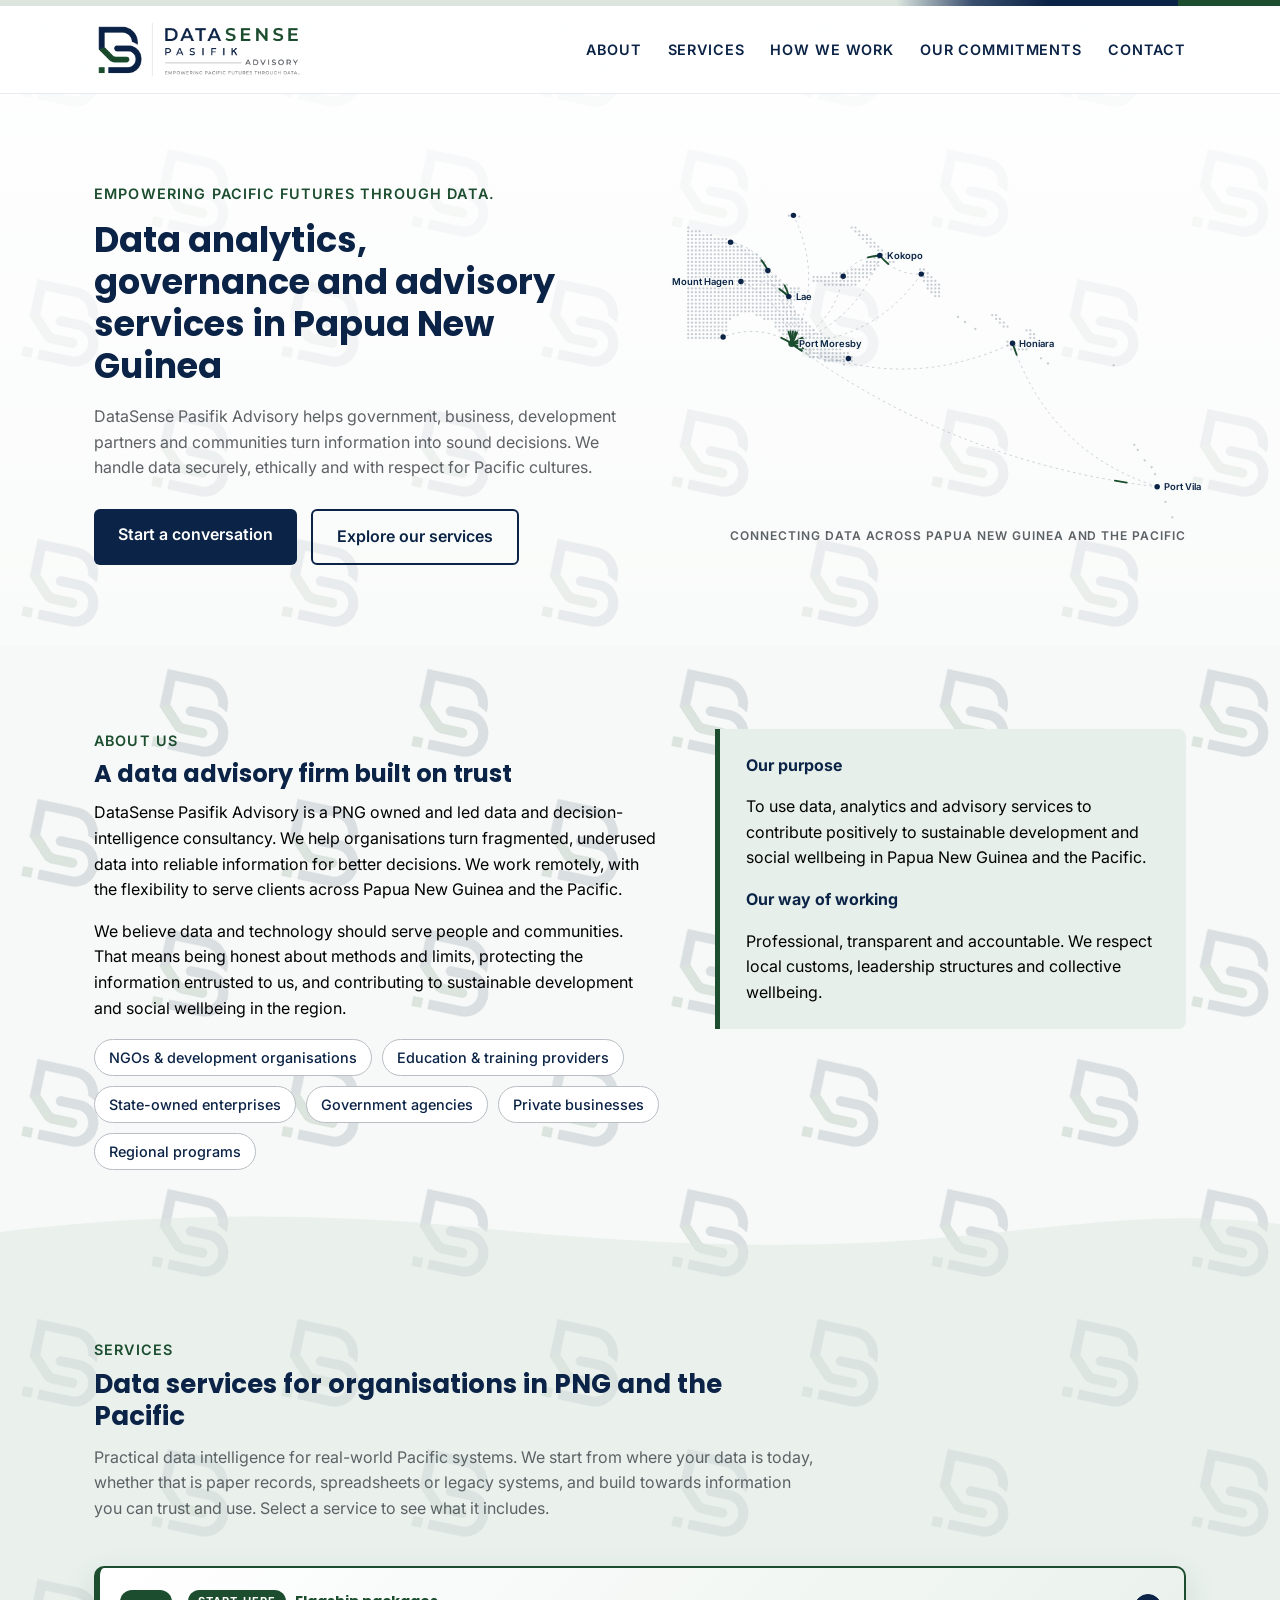
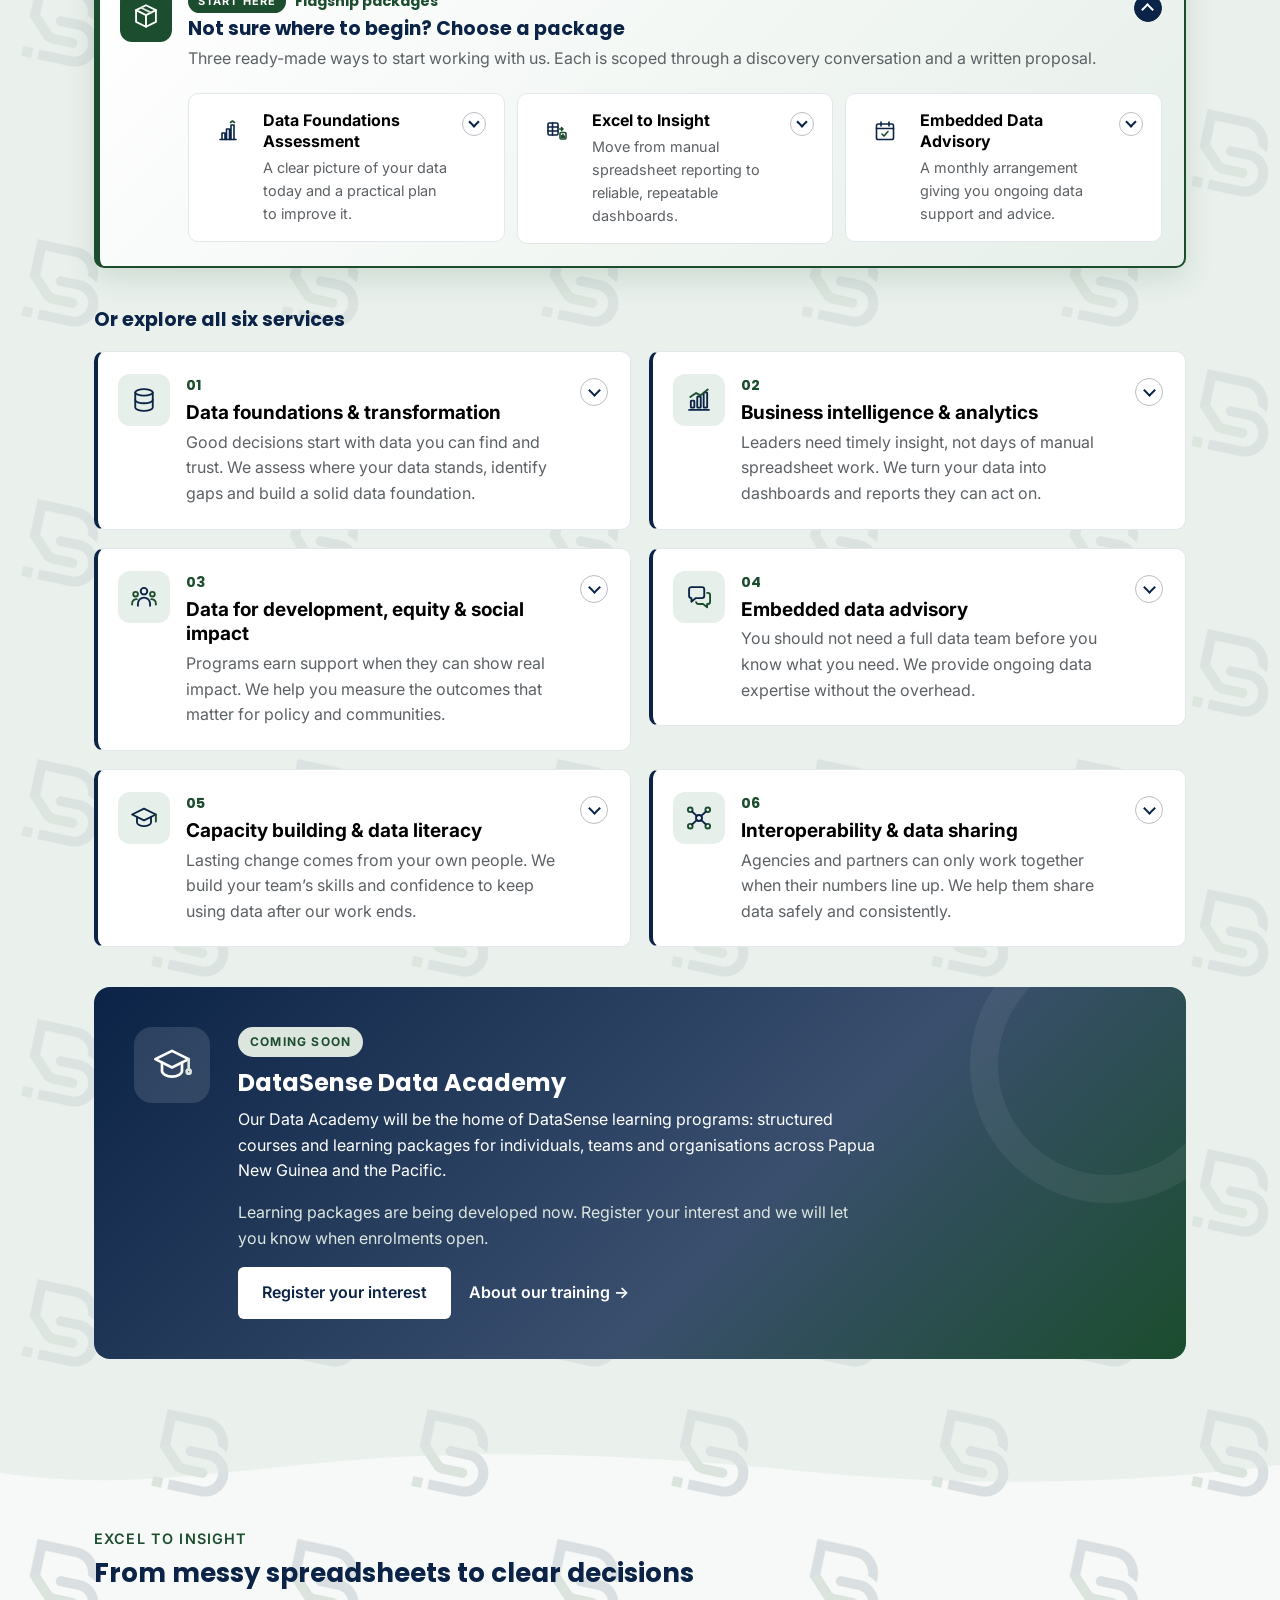
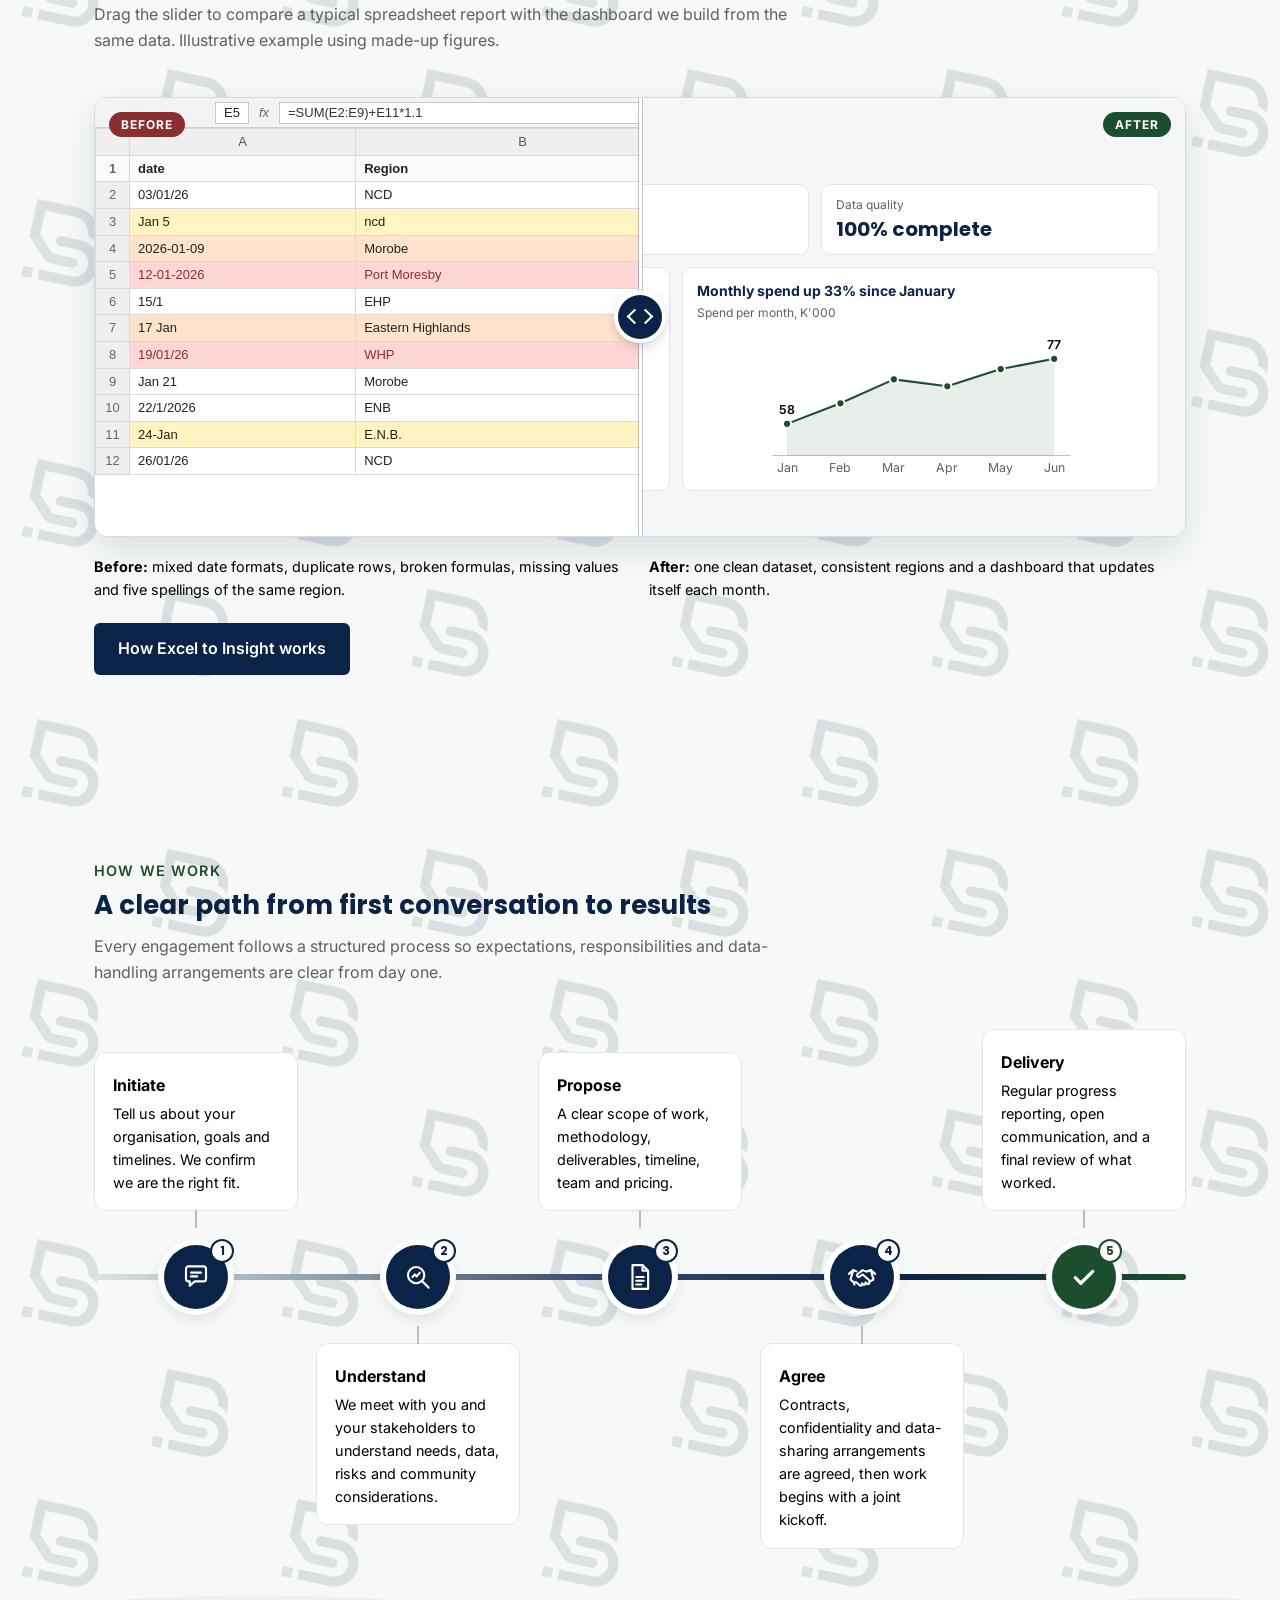
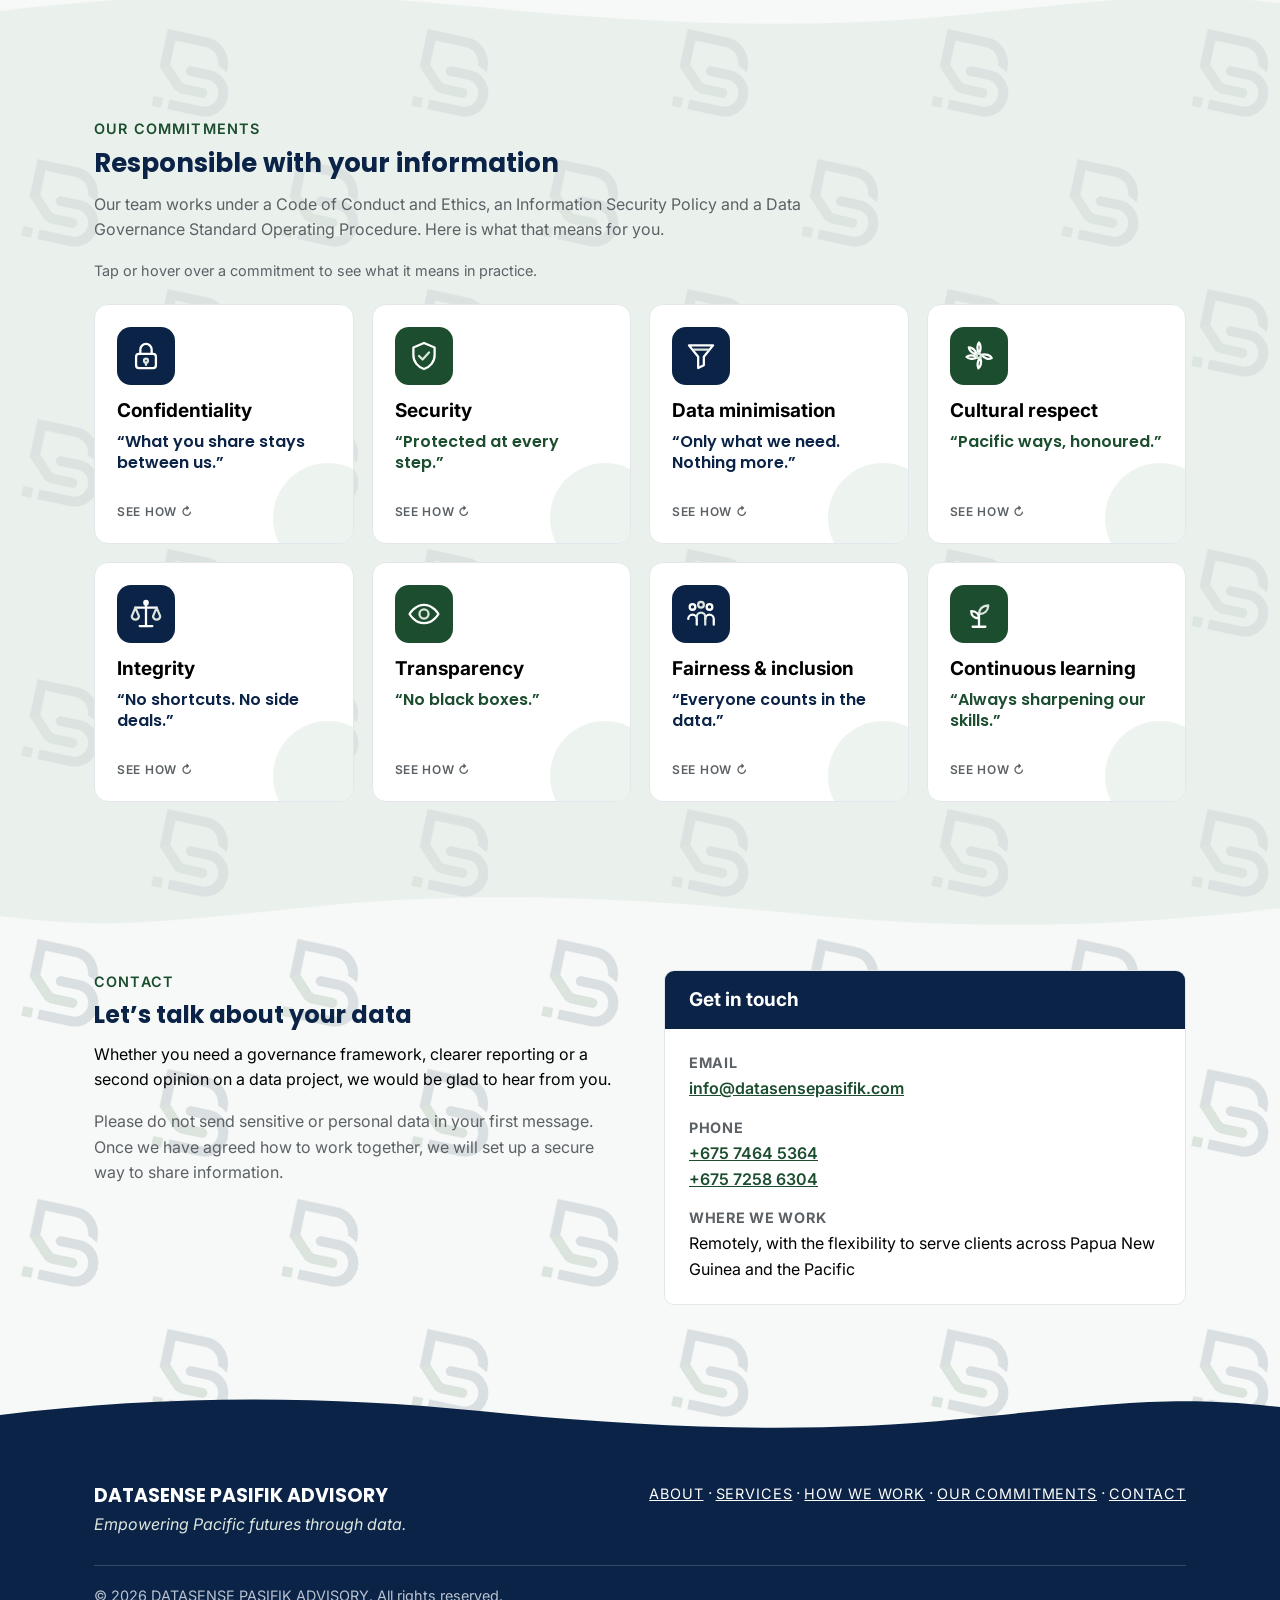
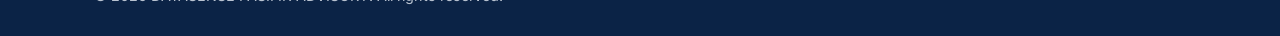
==== commit 862efd31: "Add hero data map, wave dividers, Excel to Insight slider and Data Academy teaser Co-Authored-By: Cl" ====
--- a/index.html
+++ b/index.html
@@ -163,12 +163,20 @@
 <main id="main">
   <div class="hero" id="top">
     <div class="wrap">
-      <div class="eyebrow">Empowering Pacific futures through data.</div>
-      <h1>Data analytics, governance and advisory services in Papua New Guinea</h1>
-      <p class="lead">DataSense Pasifik Advisory helps government, business, development partners and communities turn information into sound decisions. We handle data securely, ethically and with respect for Pacific cultures.</p>
-      <div class="cta">
-        <a class="btn primary" href="#contact">Start a conversation</a>
-        <a class="btn ghost" href="#services">Explore our services</a>
+      <div class="hero-grid">
+        <div class="hero-text">
+        <div class="eyebrow">Empowering Pacific futures through data.</div>
+        <h1>Data analytics, governance and advisory services in Papua New Guinea</h1>
+        <p class="lead">DataSense Pasifik Advisory helps government, business, development partners and communities turn information into sound decisions. We handle data securely, ethically and with respect for Pacific cultures.</p>
+        <div class="cta">
+          <a class="btn primary" href="#contact">Start a conversation</a>
+          <a class="btn ghost" href="#services">Explore our services</a>
+        </div>
+        </div>
+        <div class="hero-visual">
+          <svg class="hero-map" viewBox="0 0 600 372" role="img" aria-label="Stylised map of Papua New Guinea and the Pacific with data connections between Port Moresby and other centres"><g class="mdots"><circle cx="17.8" cy="31.1" r="1.35"/><circle cx="17.8" cy="35.6" r="1.35"/><circle cx="17.8" cy="40.0" r="1.35"/><circle cx="17.8" cy="44.5" r="1.35"/><circle cx="17.8" cy="48.9" r="1.35"/><circle cx="17.8" cy="53.4" r="1.35"/><circle cx="17.8" cy="57.8" r="1.35"/><circle cx="17.8" cy="62.3" r="1.35"/><circle cx="17.8" cy="66.7" r="1.35"/><circle cx="17.8" cy="71.2" r="1.35"/><circle cx="17.8" cy="75.6" r="1.35"/><circle cx="17.8" cy="80.1" r="1.35"/><circle cx="17.8" cy="84.5" r="1.35"/><circle cx="17.8" cy="89.0" r="1.35"/><circle cx="17.8" cy="93.4" r="1.35"/><circle cx="17.8" cy="97.9" r="1.35"/><circle cx="17.8" cy="102.3" r="1.35"/><circle cx="17.8" cy="106.7" r="1.35"/><circle cx="17.8" cy="111.2" r="1.35"/><circle cx="17.8" cy="115.6" r="1.35"/><circle cx="17.8" cy="120.1" r="1.35"/><circle cx="17.8" cy="124.5" r="1.35"/><circle cx="17.8" cy="129.0" r="1.35"/><circle cx="17.8" cy="133.4" r="1.35"/><circle cx="17.8" cy="137.9" r="1.35"/><circle cx="17.8" cy="142.3" r="1.35"/><circle cx="17.8" cy="146.8" r="1.35"/><circle cx="17.8" cy="151.2" r="1.35"/><circle cx="17.8" cy="155.7" r="1.35"/><circle cx="17.8" cy="160.1" r="1.35"/><circle cx="22.2" cy="35.6" r="1.35"/><circle cx="22.2" cy="40.0" r="1.35"/><circle cx="22.2" cy="44.5" r="1.35"/><circle cx="22.2" cy="48.9" r="1.35"/><circle cx="22.2" cy="53.4" r="1.35"/><circle cx="22.2" cy="57.8" r="1.35"/><circle cx="22.2" cy="62.3" r="1.35"/><circle cx="22.2" cy="66.7" r="1.35"/><circle cx="22.2" cy="71.2" r="1.35"/><circle cx="22.2" cy="75.6" r="1.35"/><circle cx="22.2" cy="80.1" r="1.35"/><circle cx="22.2" cy="84.5" r="1.35"/><circle cx="22.2" cy="89.0" r="1.35"/><circle cx="22.2" cy="93.4" r="1.35"/><circle cx="22.2" cy="97.9" r="1.35"/><circle cx="22.2" cy="102.3" r="1.35"/><circle cx="22.2" cy="106.7" r="1.35"/><circle cx="22.2" cy="111.2" r="1.35"/><circle cx="22.2" cy="115.6" r="1.35"/><circle cx="22.2" cy="120.1" r="1.35"/><circle cx="22.2" cy="124.5" r="1.35"/><circle cx="22.2" cy="129.0" r="1.35"/><circle cx="22.2" cy="133.4" r="1.35"/><circle cx="22.2" cy="137.9" r="1.35"/><circle cx="22.2" cy="142.3" r="1.35"/><circle cx="22.2" cy="146.8" r="1.35"/><circle cx="22.2" cy="151.2" r="1.35"/><circle cx="22.2" cy="155.7" r="1.35"/><circle cx="22.2" cy="160.1" r="1.35"/><circle cx="26.7" cy="35.6" r="1.35"/><circle cx="26.7" cy="40.0" r="1.35"/><circle cx="26.7" cy="44.5" r="1.35"/><circle cx="26.7" cy="48.9" r="1.35"/><circle cx="26.7" cy="53.4" r="1.35"/><circle cx="26.7" cy="57.8" r="1.35"/><circle cx="26.7" cy="62.3" r="1.35"/><circle cx="26.7" cy="66.7" r="1.35"/><circle cx="26.7" cy="71.2" r="1.35"/><circle cx="26.7" cy="75.6" r="1.35"/><circle cx="26.7" cy="80.1" r="1.35"/><circle cx="26.7" cy="84.5" r="1.35"/><circle cx="26.7" cy="89.0" r="1.35"/><circle cx="26.7" cy="93.4" r="1.35"/><circle cx="26.7" cy="97.9" r="1.35"/><circle cx="26.7" cy="102.3" r="1.35"/><circle cx="26.7" cy="106.7" r="1.35"/><circle cx="26.7" cy="111.2" r="1.35"/><circle cx="26.7" cy="115.6" r="1.35"/><circle cx="26.7" cy="120.1" r="1.35"/><circle cx="26.7" cy="124.5" r="1.35"/><circle cx="26.7" cy="129.0" r="1.35"/><circle cx="26.7" cy="133.4" r="1.35"/><circle cx="26.7" cy="137.9" r="1.35"/><circle cx="26.7" cy="142.3" r="1.35"/><circle cx="26.7" cy="146.8" r="1.35"/><circle cx="26.7" cy="151.2" r="1.35"/><circle cx="26.7" cy="155.7" r="1.35"/><circle cx="26.7" cy="160.1" r="1.35"/><circle cx="31.1" cy="35.6" r="1.35"/><circle cx="31.1" cy="40.0" r="1.35"/><circle cx="31.1" cy="44.5" r="1.35"/><circle cx="31.1" cy="48.9" r="1.35"/><circle cx="31.1" cy="53.4" r="1.35"/><circle cx="31.1" cy="57.8" r="1.35"/><circle cx="31.1" cy="62.3" r="1.35"/><circle cx="31.1" cy="66.7" r="1.35"/><circle cx="31.1" cy="71.2" r="1.35"/><circle cx="31.1" cy="75.6" r="1.35"/><circle cx="31.1" cy="80.1" r="1.35"/><circle cx="31.1" cy="84.5" r="1.35"/><circle cx="31.1" cy="89.0" r="1.35"/><circle cx="31.1" cy="93.4" r="1.35"/><circle cx="31.1" cy="97.9" r="1.35"/><circle cx="31.1" cy="102.3" r="1.35"/><circle cx="31.1" cy="106.7" r="1.35"/><circle cx="31.1" cy="111.2" r="1.35"/><circle cx="31.1" cy="115.6" r="1.35"/><circle cx="31.1" cy="120.1" r="1.35"/><circle cx="31.1" cy="124.5" r="1.35"/><circle cx="31.1" cy="129.0" r="1.35"/><circle cx="31.1" cy="133.4" r="1.35"/><circle cx="31.1" cy="137.9" r="1.35"/><circle cx="31.1" cy="142.3" r="1.35"/><circle cx="31.1" cy="146.8" r="1.35"/><circle cx="31.1" cy="151.2" r="1.35"/><circle cx="31.1" cy="155.7" r="1.35"/><circle cx="31.1" cy="160.1" r="1.35"/><circle cx="35.6" cy="40.0" r="1.35"/><circle cx="35.6" cy="44.5" r="1.35"/><circle cx="35.6" cy="48.9" r="1.35"/><circle cx="35.6" cy="53.4" r="1.35"/><circle cx="35.6" cy="57.8" r="1.35"/><circle cx="35.6" cy="62.3" r="1.35"/><circle cx="35.6" cy="66.7" r="1.35"/><circle cx="35.6" cy="71.2" r="1.35"/><circle cx="35.6" cy="75.6" r="1.35"/><circle cx="35.6" cy="80.1" r="1.35"/><circle cx="35.6" cy="84.5" r="1.35"/><circle cx="35.6" cy="89.0" r="1.35"/><circle cx="35.6" cy="93.4" r="1.35"/><circle cx="35.6" cy="97.9" r="1.35"/><circle cx="35.6" cy="102.3" r="1.35"/><circle cx="35.6" cy="106.7" r="1.35"/><circle cx="35.6" cy="111.2" r="1.35"/><circle cx="35.6" cy="115.6" r="1.35"/><circle cx="35.6" cy="120.1" r="1.35"/><circle cx="35.6" cy="124.5" r="1.35"/><circle cx="35.6" cy="129.0" r="1.35"/><circle cx="35.6" cy="133.4" r="1.35"/><circle cx="35.6" cy="137.9" r="1.35"/><circle cx="35.6" cy="142.3" r="1.35"/><circle cx="35.6" cy="146.8" r="1.35"/><circle cx="35.6" cy="151.2" r="1.35"/><circle cx="35.6" cy="155.7" r="1.35"/><circle cx="35.6" cy="160.1" r="1.35"/><circle cx="40.0" cy="40.0" r="1.35"/><circle cx="40.0" cy="44.5" r="1.35"/><circle cx="40.0" cy="48.9" r="1.35"/><circle cx="40.0" cy="53.4" r="1.35"/><circle cx="40.0" cy="57.8" r="1.35"/><circle cx="40.0" cy="62.3" r="1.35"/><circle cx="40.0" cy="66.7" r="1.35"/><circle cx="40.0" cy="71.2" r="1.35"/><circle cx="40.0" cy="75.6" r="1.35"/><circle cx="40.0" cy="80.1" r="1.35"/><circle cx="40.0" cy="84.5" r="1.35"/><circle cx="40.0" cy="89.0" r="1.35"/><circle cx="40.0" cy="93.4" r="1.35"/><circle cx="40.0" cy="97.9" r="1.35"/><circle cx="40.0" cy="102.3" r="1.35"/><circle cx="40.0" cy="106.7" r="1.35"/><circle cx="40.0" cy="111.2" r="1.35"/><circle cx="40.0" cy="115.6" r="1.35"/><circle cx="40.0" cy="120.1" r="1.35"/><circle cx="40.0" cy="124.5" r="1.35"/><circle cx="40.0" cy="129.0" r="1.35"/><circle cx="40.0" cy="133.4" r="1.35"/><circle cx="40.0" cy="137.9" r="1.35"/><circle cx="40.0" cy="142.3" r="1.35"/><circle cx="40.0" cy="146.8" r="1.35"/><circle cx="40.0" cy="151.2" r="1.35"/><circle cx="40.0" cy="155.7" r="1.35"/><circle cx="40.0" cy="160.1" r="1.35"/><circle cx="44.4" cy="40.0" r="1.35"/><circle cx="44.4" cy="44.5" r="1.35"/><circle cx="44.4" cy="48.9" r="1.35"/><circle cx="44.4" cy="53.4" r="1.35"/><circle cx="44.4" cy="57.8" r="1.35"/><circle cx="44.4" cy="62.3" r="1.35"/><circle cx="44.4" cy="66.7" r="1.35"/><circle cx="44.4" cy="71.2" r="1.35"/><circle cx="44.4" cy="75.6" r="1.35"/><circle cx="44.4" cy="80.1" r="1.35"/><circle cx="44.4" cy="84.5" r="1.35"/><circle cx="44.4" cy="89.0" r="1.35"/><circle cx="44.4" cy="93.4" r="1.35"/><circle cx="44.4" cy="97.9" r="1.35"/><circle cx="44.4" cy="102.3" r="1.35"/><circle cx="44.4" cy="106.7" r="1.35"/><circle cx="44.4" cy="111.2" r="1.35"/><circle cx="44.4" cy="115.6" r="1.35"/><circle cx="44.4" cy="120.1" r="1.35"/><circle cx="44.4" cy="124.5" r="1.35"/><circle cx="44.4" cy="129.0" r="1.35"/><circle cx="44.4" cy="133.4" r="1.35"/><circle cx="44.4" cy="137.9" r="1.35"/><circle cx="44.4" cy="142.3" r="1.35"/><circle cx="44.4" cy="146.8" r="1.35"/><circle cx="44.4" cy="151.2" r="1.35"/><circle cx="44.4" cy="155.7" r="1.35"/><circle cx="44.4" cy="160.1" r="1.35"/><circle cx="48.9" cy="44.5" r="1.35"/><circle cx="48.9" cy="48.9" r="1.35"/><circle cx="48.9" cy="53.4" r="1.35"/><circle cx="48.9" cy="57.8" r="1.35"/><circle cx="48.9" cy="62.3" r="1.35"/><circle cx="48.9" cy="66.7" r="1.35"/><circle cx="48.9" cy="71.2" r="1.35"/><circle cx="48.9" cy="75.6" r="1.35"/><circle cx="48.9" cy="80.1" r="1.35"/><circle cx="48.9" cy="84.5" r="1.35"/><circle cx="48.9" cy="89.0" r="1.35"/><circle cx="48.9" cy="93.4" r="1.35"/><circle cx="48.9" cy="97.9" r="1.35"/><circle cx="48.9" cy="102.3" r="1.35"/><circle cx="48.9" cy="106.7" r="1.35"/><circle cx="48.9" cy="111.2" r="1.35"/><circle cx="48.9" cy="115.6" r="1.35"/><circle cx="48.9" cy="120.1" r="1.35"/><circle cx="48.9" cy="124.5" r="1.35"/><circle cx="48.9" cy="129.0" r="1.35"/><circle cx="48.9" cy="133.4" r="1.35"/><circle cx="48.9" cy="137.9" r="1.35"/><circle cx="48.9" cy="142.3" r="1.35"/><circle cx="48.9" cy="146.8" r="1.35"/><circle cx="48.9" cy="151.2" r="1.35"/><circle cx="48.9" cy="155.7" r="1.35"/><circle cx="48.9" cy="160.1" r="1.35"/><circle cx="53.3" cy="44.5" r="1.35"/><circle cx="53.3" cy="48.9" r="1.35"/><circle cx="53.3" cy="53.4" r="1.35"/><circle cx="53.3" cy="57.8" r="1.35"/><circle cx="53.3" cy="62.3" r="1.35"/><circle cx="53.3" cy="66.7" r="1.35"/><circle cx="53.3" cy="71.2" r="1.35"/><circle cx="53.3" cy="75.6" r="1.35"/><circle cx="53.3" cy="80.1" r="1.35"/><circle cx="53.3" cy="84.5" r="1.35"/><circle cx="53.3" cy="89.0" r="1.35"/><circle cx="53.3" cy="93.4" r="1.35"/><circle cx="53.3" cy="97.9" r="1.35"/><circle cx="53.3" cy="102.3" r="1.35"/><circle cx="53.3" cy="106.7" r="1.35"/><circle cx="53.3" cy="111.2" r="1.35"/><circle cx="53.3" cy="115.6" r="1.35"/><circle cx="53.3" cy="120.1" r="1.35"/><circle cx="53.3" cy="124.5" r="1.35"/><circle cx="53.3" cy="129.0" r="1.35"/><circle cx="53.3" cy="133.4" r="1.35"/><circle cx="53.3" cy="137.9" r="1.35"/><circle cx="53.3" cy="142.3" r="1.35"/><circle cx="53.3" cy="146.8" r="1.35"/><circle cx="53.3" cy="151.2" r="1.35"/><circle cx="53.3" cy="155.7" r="1.35"/><circle cx="53.3" cy="160.1" r="1.35"/><circle cx="57.8" cy="44.5" r="1.35"/><circle cx="57.8" cy="48.9" r="1.35"/><circle cx="57.8" cy="53.4" r="1.35"/><circle cx="57.8" cy="57.8" r="1.35"/><circle cx="57.8" cy="62.3" r="1.35"/><circle cx="57.8" cy="66.7" r="1.35"/><circle cx="57.8" cy="71.2" r="1.35"/><circle cx="57.8" cy="75.6" r="1.35"/><circle cx="57.8" cy="80.1" r="1.35"/><circle cx="57.8" cy="84.5" r="1.35"/><circle cx="57.8" cy="89.0" r="1.35"/><circle cx="57.8" cy="93.4" r="1.35"/><circle cx="57.8" cy="97.9" r="1.35"/><circle cx="57.8" cy="102.3" r="1.35"/><circle cx="57.8" cy="106.7" r="1.35"/><circle cx="57.8" cy="111.2" r="1.35"/><circle cx="57.8" cy="115.6" r="1.35"/><circle cx="57.8" cy="120.1" r="1.35"/><circle cx="57.8" cy="124.5" r="1.35"/><circle cx="57.8" cy="129.0" r="1.35"/><circle cx="57.8" cy="133.4" r="1.35"/><circle cx="57.8" cy="137.9" r="1.35"/><circle cx="57.8" cy="142.3" r="1.35"/><circle cx="57.8" cy="146.8" r="1.35"/><circle cx="57.8" cy="151.2" r="1.35"/><circle cx="57.8" cy="155.7" r="1.35"/><circle cx="62.2" cy="44.5" r="1.35"/><circle cx="62.2" cy="48.9" r="1.35"/><circle cx="62.2" cy="53.4" r="1.35"/><circle cx="62.2" cy="57.8" r="1.35"/><circle cx="62.2" cy="62.3" r="1.35"/><circle cx="62.2" cy="66.7" r="1.35"/><circle cx="62.2" cy="71.2" r="1.35"/><circle cx="62.2" cy="75.6" r="1.35"/><circle cx="62.2" cy="80.1" r="1.35"/><circle cx="62.2" cy="84.5" r="1.35"/><circle cx="62.2" cy="89.0" r="1.35"/><circle cx="62.2" cy="93.4" r="1.35"/><circle cx="62.2" cy="97.9" r="1.35"/><circle cx="62.2" cy="102.3" r="1.35"/><circle cx="62.2" cy="106.7" r="1.35"/><circle cx="62.2" cy="111.2" r="1.35"/><circle cx="62.2" cy="115.6" r="1.35"/><circle cx="62.2" cy="120.1" r="1.35"/><circle cx="62.2" cy="124.5" r="1.35"/><circle cx="62.2" cy="129.0" r="1.35"/><circle cx="62.2" cy="133.4" r="1.35"/><circle cx="62.2" cy="137.9" r="1.35"/><circle cx="62.2" cy="142.3" r="1.35"/><circle cx="62.2" cy="146.8" r="1.35"/><circle cx="62.2" cy="151.2" r="1.35"/><circle cx="66.7" cy="48.9" r="1.35"/><circle cx="66.7" cy="53.4" r="1.35"/><circle cx="66.7" cy="57.8" r="1.35"/><circle cx="66.7" cy="62.3" r="1.35"/><circle cx="66.7" cy="66.7" r="1.35"/><circle cx="66.7" cy="71.2" r="1.35"/><circle cx="66.7" cy="75.6" r="1.35"/><circle cx="66.7" cy="80.1" r="1.35"/><circle cx="66.7" cy="84.5" r="1.35"/><circle cx="66.7" cy="89.0" r="1.35"/><circle cx="66.7" cy="93.4" r="1.35"/><circle cx="66.7" cy="97.9" r="1.35"/><circle cx="66.7" cy="102.3" r="1.35"/><circle cx="66.7" cy="106.7" r="1.35"/><circle cx="66.7" cy="111.2" r="1.35"/><circle cx="66.7" cy="115.6" r="1.35"/><circle cx="66.7" cy="120.1" r="1.35"/><circle cx="66.7" cy="124.5" r="1.35"/><circle cx="66.7" cy="129.0" r="1.35"/><circle cx="66.7" cy="133.4" r="1.35"/><circle cx="66.7" cy="137.9" r="1.35"/><circle cx="71.1" cy="48.9" r="1.35"/><circle cx="71.1" cy="53.4" r="1.35"/><circle cx="71.1" cy="57.8" r="1.35"/><circle cx="71.1" cy="62.3" r="1.35"/><circle cx="71.1" cy="66.7" r="1.35"/><circle cx="71.1" cy="71.2" r="1.35"/><circle cx="71.1" cy="75.6" r="1.35"/><circle cx="71.1" cy="80.1" r="1.35"/><circle cx="71.1" cy="84.5" r="1.35"/><circle cx="71.1" cy="89.0" r="1.35"/><circle cx="71.1" cy="93.4" r="1.35"/><circle cx="71.1" cy="97.9" r="1.35"/><circle cx="71.1" cy="102.3" r="1.35"/><circle cx="71.1" cy="106.7" r="1.35"/><circle cx="71.1" cy="111.2" r="1.35"/><circle cx="71.1" cy="115.6" r="1.35"/><circle cx="71.1" cy="120.1" r="1.35"/><circle cx="71.1" cy="124.5" r="1.35"/><circle cx="71.1" cy="129.0" r="1.35"/><circle cx="71.1" cy="133.4" r="1.35"/><circle cx="75.6" cy="53.4" r="1.35"/><circle cx="75.6" cy="57.8" r="1.35"/><circle cx="75.6" cy="62.3" r="1.35"/><circle cx="75.6" cy="66.7" r="1.35"/><circle cx="75.6" cy="71.2" r="1.35"/><circle cx="75.6" cy="75.6" r="1.35"/><circle cx="75.6" cy="80.1" r="1.35"/><circle cx="75.6" cy="84.5" r="1.35"/><circle cx="75.6" cy="89.0" r="1.35"/><circle cx="75.6" cy="93.4" r="1.35"/><circle cx="75.6" cy="97.9" r="1.35"/><circle cx="75.6" cy="102.3" r="1.35"/><circle cx="75.6" cy="106.7" r="1.35"/><circle cx="75.6" cy="111.2" r="1.35"/><circle cx="75.6" cy="115.6" r="1.35"/><circle cx="75.6" cy="120.1" r="1.35"/><circle cx="75.6" cy="124.5" r="1.35"/><circle cx="75.6" cy="129.0" r="1.35"/><circle cx="75.6" cy="133.4" r="1.35"/><circle cx="80.0" cy="53.4" r="1.35"/><circle cx="80.0" cy="57.8" r="1.35"/><circle cx="80.0" cy="62.3" r="1.35"/><circle cx="80.0" cy="66.7" r="1.35"/><circle cx="80.0" cy="71.2" r="1.35"/><circle cx="80.0" cy="75.6" r="1.35"/><circle cx="80.0" cy="80.1" r="1.35"/><circle cx="80.0" cy="84.5" r="1.35"/><circle cx="80.0" cy="89.0" r="1.35"/><circle cx="80.0" cy="93.4" r="1.35"/><circle cx="80.0" cy="97.9" r="1.35"/><circle cx="80.0" cy="102.3" r="1.35"/><circle cx="80.0" cy="106.7" r="1.35"/><circle cx="80.0" cy="111.2" r="1.35"/><circle cx="80.0" cy="115.6" r="1.35"/><circle cx="80.0" cy="120.1" r="1.35"/><circle cx="80.0" cy="124.5" r="1.35"/><circle cx="80.0" cy="129.0" r="1.35"/><circle cx="84.4" cy="57.8" r="1.35"/><circle cx="84.4" cy="62.3" r="1.35"/><circle cx="84.4" cy="66.7" r="1.35"/><circle cx="84.4" cy="71.2" r="1.35"/><circle cx="84.4" cy="75.6" r="1.35"/><circle cx="84.4" cy="80.1" r="1.35"/><circle cx="84.4" cy="84.5" r="1.35"/><circle cx="84.4" cy="89.0" r="1.35"/><circle cx="84.4" cy="93.4" r="1.35"/><circle cx="84.4" cy="97.9" r="1.35"/><circle cx="84.4" cy="102.3" r="1.35"/><circle cx="84.4" cy="106.7" r="1.35"/><circle cx="84.4" cy="111.2" r="1.35"/><circle cx="84.4" cy="115.6" r="1.35"/><circle cx="84.4" cy="120.1" r="1.35"/><circle cx="84.4" cy="124.5" r="1.35"/><circle cx="84.4" cy="129.0" r="1.35"/><circle cx="88.9" cy="57.8" r="1.35"/><circle cx="88.9" cy="62.3" r="1.35"/><circle cx="88.9" cy="66.7" r="1.35"/><circle cx="88.9" cy="71.2" r="1.35"/><circle cx="88.9" cy="75.6" r="1.35"/><circle cx="88.9" cy="80.1" r="1.35"/><circle cx="88.9" cy="84.5" r="1.35"/><circle cx="88.9" cy="89.0" r="1.35"/><circle cx="88.9" cy="93.4" r="1.35"/><circle cx="88.9" cy="97.9" r="1.35"/><circle cx="88.9" cy="102.3" r="1.35"/><circle cx="88.9" cy="106.7" r="1.35"/><circle cx="88.9" cy="111.2" r="1.35"/><circle cx="88.9" cy="115.6" r="1.35"/><circle cx="88.9" cy="120.1" r="1.35"/><circle cx="88.9" cy="124.5" r="1.35"/><circle cx="88.9" cy="129.0" r="1.35"/><circle cx="93.3" cy="62.3" r="1.35"/><circle cx="93.3" cy="66.7" r="1.35"/><circle cx="93.3" cy="71.2" r="1.35"/><circle cx="93.3" cy="75.6" r="1.35"/><circle cx="93.3" cy="80.1" r="1.35"/><circle cx="93.3" cy="84.5" r="1.35"/><circle cx="93.3" cy="89.0" r="1.35"/><circle cx="93.3" cy="93.4" r="1.35"/><circle cx="93.3" cy="97.9" r="1.35"/><circle cx="93.3" cy="102.3" r="1.35"/><circle cx="93.3" cy="106.7" r="1.35"/><circle cx="93.3" cy="111.2" r="1.35"/><circle cx="93.3" cy="115.6" r="1.35"/><circle cx="93.3" cy="120.1" r="1.35"/><circle cx="93.3" cy="124.5" r="1.35"/><circle cx="93.3" cy="129.0" r="1.35"/><circle cx="97.8" cy="62.3" r="1.35"/><circle cx="97.8" cy="66.7" r="1.35"/><circle cx="97.8" cy="71.2" r="1.35"/><circle cx="97.8" cy="75.6" r="1.35"/><circle cx="97.8" cy="80.1" r="1.35"/><circle cx="97.8" cy="84.5" r="1.35"/><circle cx="97.8" cy="89.0" r="1.35"/><circle cx="97.8" cy="93.4" r="1.35"/><circle cx="97.8" cy="97.9" r="1.35"/><circle cx="97.8" cy="102.3" r="1.35"/><circle cx="97.8" cy="106.7" r="1.35"/><circle cx="97.8" cy="111.2" r="1.35"/><circle cx="97.8" cy="115.6" r="1.35"/><circle cx="97.8" cy="120.1" r="1.35"/><circle cx="97.8" cy="124.5" r="1.35"/><circle cx="97.8" cy="129.0" r="1.35"/><circle cx="97.8" cy="133.4" r="1.35"/><circle cx="102.2" cy="66.7" r="1.35"/><circle cx="102.2" cy="71.2" r="1.35"/><circle cx="102.2" cy="75.6" r="1.35"/><circle cx="102.2" cy="80.1" r="1.35"/><circle cx="102.2" cy="84.5" r="1.35"/><circle cx="102.2" cy="89.0" r="1.35"/><circle cx="102.2" cy="93.4" r="1.35"/><circle cx="102.2" cy="97.9" r="1.35"/><circle cx="102.2" cy="102.3" r="1.35"/><circle cx="102.2" cy="106.7" r="1.35"/><circle cx="102.2" cy="111.2" r="1.35"/><circle cx="102.2" cy="115.6" r="1.35"/><circle cx="102.2" cy="120.1" r="1.35"/><circle cx="102.2" cy="124.5" r="1.35"/><circle cx="102.2" cy="129.0" r="1.35"/><circle cx="102.2" cy="133.4" r="1.35"/><circle cx="106.7" cy="71.2" r="1.35"/><circle cx="106.7" cy="75.6" r="1.35"/><circle cx="106.7" cy="80.1" r="1.35"/><circle cx="106.7" cy="84.5" r="1.35"/><circle cx="106.7" cy="89.0" r="1.35"/><circle cx="106.7" cy="93.4" r="1.35"/><circle cx="106.7" cy="97.9" r="1.35"/><circle cx="106.7" cy="102.3" r="1.35"/><circle cx="106.7" cy="106.7" r="1.35"/><circle cx="106.7" cy="111.2" r="1.35"/><circle cx="106.7" cy="115.6" r="1.35"/><circle cx="106.7" cy="120.1" r="1.35"/><circle cx="106.7" cy="124.5" r="1.35"/><circle cx="106.7" cy="129.0" r="1.35"/><circle cx="106.7" cy="133.4" r="1.35"/><circle cx="106.7" cy="137.9" r="1.35"/><circle cx="111.1" cy="80.1" r="1.35"/><circle cx="111.1" cy="84.5" r="1.35"/><circle cx="111.1" cy="89.0" r="1.35"/><circle cx="111.1" cy="93.4" r="1.35"/><circle cx="111.1" cy="97.9" r="1.35"/><circle cx="111.1" cy="102.3" r="1.35"/><circle cx="111.1" cy="106.7" r="1.35"/><circle cx="111.1" cy="111.2" r="1.35"/><circle cx="111.1" cy="115.6" r="1.35"/><circle cx="111.1" cy="120.1" r="1.35"/><circle cx="111.1" cy="124.5" r="1.35"/><circle cx="111.1" cy="129.0" r="1.35"/><circle cx="111.1" cy="133.4" r="1.35"/><circle cx="111.1" cy="137.9" r="1.35"/><circle cx="115.6" cy="89.0" r="1.35"/><circle cx="115.6" cy="93.4" r="1.35"/><circle cx="115.6" cy="97.9" r="1.35"/><circle cx="115.6" cy="102.3" r="1.35"/><circle cx="115.6" cy="106.7" r="1.35"/><circle cx="115.6" cy="111.2" r="1.35"/><circle cx="115.6" cy="115.6" r="1.35"/><circle cx="115.6" cy="120.1" r="1.35"/><circle cx="115.6" cy="124.5" r="1.35"/><circle cx="115.6" cy="129.0" r="1.35"/><circle cx="115.6" cy="133.4" r="1.35"/><circle cx="115.6" cy="137.9" r="1.35"/><circle cx="120.0" cy="89.0" r="1.35"/><circle cx="120.0" cy="93.4" r="1.35"/><circle cx="120.0" cy="97.9" r="1.35"/><circle cx="120.0" cy="102.3" r="1.35"/><circle cx="120.0" cy="106.7" r="1.35"/><circle cx="120.0" cy="111.2" r="1.35"/><circle cx="120.0" cy="115.6" r="1.35"/><circle cx="120.0" cy="120.1" r="1.35"/><circle cx="120.0" cy="124.5" r="1.35"/><circle cx="120.0" cy="129.0" r="1.35"/><circle cx="120.0" cy="133.4" r="1.35"/><circle cx="120.0" cy="137.9" r="1.35"/><circle cx="120.0" cy="142.3" r="1.35"/><circle cx="120.0" cy="146.8" r="1.35"/><circle cx="124.4" cy="93.4" r="1.35"/><circle cx="124.4" cy="97.9" r="1.35"/><circle cx="124.4" cy="102.3" r="1.35"/><circle cx="124.4" cy="106.7" r="1.35"/><circle cx="124.4" cy="111.2" r="1.35"/><circle cx="124.4" cy="115.6" r="1.35"/><circle cx="124.4" cy="120.1" r="1.35"/><circle cx="124.4" cy="124.5" r="1.35"/><circle cx="124.4" cy="129.0" r="1.35"/><circle cx="124.4" cy="133.4" r="1.35"/><circle cx="124.4" cy="137.9" r="1.35"/><circle cx="124.4" cy="142.3" r="1.35"/><circle cx="124.4" cy="146.8" r="1.35"/><circle cx="124.4" cy="151.2" r="1.35"/><circle cx="128.9" cy="97.9" r="1.35"/><circle cx="128.9" cy="102.3" r="1.35"/><circle cx="128.9" cy="106.7" r="1.35"/><circle cx="128.9" cy="111.2" r="1.35"/><circle cx="128.9" cy="115.6" r="1.35"/><circle cx="128.9" cy="120.1" r="1.35"/><circle cx="128.9" cy="124.5" r="1.35"/><circle cx="128.9" cy="129.0" r="1.35"/><circle cx="128.9" cy="133.4" r="1.35"/><circle cx="128.9" cy="137.9" r="1.35"/><circle cx="128.9" cy="142.3" r="1.35"/><circle cx="128.9" cy="146.8" r="1.35"/><circle cx="128.9" cy="151.2" r="1.35"/><circle cx="128.9" cy="155.7" r="1.35"/><circle cx="133.3" cy="97.9" r="1.35"/><circle cx="133.3" cy="102.3" r="1.35"/><circle cx="133.3" cy="106.7" r="1.35"/><circle cx="133.3" cy="111.2" r="1.35"/><circle cx="133.3" cy="115.6" r="1.35"/><circle cx="133.3" cy="120.1" r="1.35"/><circle cx="133.3" cy="124.5" r="1.35"/><circle cx="133.3" cy="129.0" r="1.35"/><circle cx="133.3" cy="133.4" r="1.35"/><circle cx="133.3" cy="137.9" r="1.35"/><circle cx="133.3" cy="142.3" r="1.35"/><circle cx="133.3" cy="146.8" r="1.35"/><circle cx="133.3" cy="151.2" r="1.35"/><circle cx="133.3" cy="155.7" r="1.35"/><circle cx="133.3" cy="160.1" r="1.35"/><circle cx="137.8" cy="102.3" r="1.35"/><circle cx="137.8" cy="106.7" r="1.35"/><circle cx="137.8" cy="111.2" r="1.35"/><circle cx="137.8" cy="115.6" r="1.35"/><circle cx="137.8" cy="120.1" r="1.35"/><circle cx="137.8" cy="124.5" r="1.35"/><circle cx="137.8" cy="129.0" r="1.35"/><circle cx="137.8" cy="133.4" r="1.35"/><circle cx="137.8" cy="137.9" r="1.35"/><circle cx="137.8" cy="142.3" r="1.35"/><circle cx="137.8" cy="146.8" r="1.35"/><circle cx="137.8" cy="151.2" r="1.35"/><circle cx="137.8" cy="155.7" r="1.35"/><circle cx="137.8" cy="160.1" r="1.35"/><circle cx="137.8" cy="164.6" r="1.35"/><circle cx="142.2" cy="102.3" r="1.35"/><circle cx="142.2" cy="106.7" r="1.35"/><circle cx="142.2" cy="111.2" r="1.35"/><circle cx="142.2" cy="115.6" r="1.35"/><circle cx="142.2" cy="129.0" r="1.35"/><circle cx="142.2" cy="133.4" r="1.35"/><circle cx="142.2" cy="137.9" r="1.35"/><circle cx="142.2" cy="142.3" r="1.35"/><circle cx="142.2" cy="146.8" r="1.35"/><circle cx="142.2" cy="151.2" r="1.35"/><circle cx="142.2" cy="155.7" r="1.35"/><circle cx="142.2" cy="160.1" r="1.35"/><circle cx="142.2" cy="164.6" r="1.35"/><circle cx="142.2" cy="169.0" r="1.35"/><circle cx="146.7" cy="102.3" r="1.35"/><circle cx="146.7" cy="106.7" r="1.35"/><circle cx="146.7" cy="111.2" r="1.35"/><circle cx="146.7" cy="133.4" r="1.35"/><circle cx="146.7" cy="137.9" r="1.35"/><circle cx="146.7" cy="142.3" r="1.35"/><circle cx="146.7" cy="146.8" r="1.35"/><circle cx="146.7" cy="151.2" r="1.35"/><circle cx="146.7" cy="155.7" r="1.35"/><circle cx="146.7" cy="160.1" r="1.35"/><circle cx="146.7" cy="164.6" r="1.35"/><circle cx="146.7" cy="169.0" r="1.35"/><circle cx="151.1" cy="137.9" r="1.35"/><circle cx="151.1" cy="142.3" r="1.35"/><circle cx="151.1" cy="146.8" r="1.35"/><circle cx="151.1" cy="151.2" r="1.35"/><circle cx="151.1" cy="155.7" r="1.35"/><circle cx="151.1" cy="160.1" r="1.35"/><circle cx="151.1" cy="164.6" r="1.35"/><circle cx="151.1" cy="169.0" r="1.35"/><circle cx="151.1" cy="173.5" r="1.35"/><circle cx="155.6" cy="142.3" r="1.35"/><circle cx="155.6" cy="146.8" r="1.35"/><circle cx="155.6" cy="151.2" r="1.35"/><circle cx="155.6" cy="155.7" r="1.35"/><circle cx="155.6" cy="160.1" r="1.35"/><circle cx="155.6" cy="164.6" r="1.35"/><circle cx="155.6" cy="169.0" r="1.35"/><circle cx="155.6" cy="173.5" r="1.35"/><circle cx="155.6" cy="177.9" r="1.35"/><circle cx="160.0" cy="146.8" r="1.35"/><circle cx="160.0" cy="151.2" r="1.35"/><circle cx="160.0" cy="155.7" r="1.35"/><circle cx="160.0" cy="160.1" r="1.35"/><circle cx="160.0" cy="164.6" r="1.35"/><circle cx="160.0" cy="169.0" r="1.35"/><circle cx="160.0" cy="173.5" r="1.35"/><circle cx="160.0" cy="177.9" r="1.35"/><circle cx="160.0" cy="182.4" r="1.35"/><circle cx="164.4" cy="89.0" r="1.35"/><circle cx="164.4" cy="93.4" r="1.35"/><circle cx="164.4" cy="151.2" r="1.35"/><circle cx="164.4" cy="155.7" r="1.35"/><circle cx="164.4" cy="160.1" r="1.35"/><circle cx="164.4" cy="164.6" r="1.35"/><circle cx="164.4" cy="169.0" r="1.35"/><circle cx="164.4" cy="173.5" r="1.35"/><circle cx="164.4" cy="177.9" r="1.35"/><circle cx="164.4" cy="182.4" r="1.35"/><circle cx="168.9" cy="89.0" r="1.35"/><circle cx="168.9" cy="93.4" r="1.35"/><circle cx="168.9" cy="155.7" r="1.35"/><circle cx="168.9" cy="160.1" r="1.35"/><circle cx="168.9" cy="164.6" r="1.35"/><circle cx="168.9" cy="169.0" r="1.35"/><circle cx="168.9" cy="173.5" r="1.35"/><circle cx="168.9" cy="177.9" r="1.35"/><circle cx="168.9" cy="182.4" r="1.35"/><circle cx="173.3" cy="89.0" r="1.35"/><circle cx="173.3" cy="93.4" r="1.35"/><circle cx="173.3" cy="155.7" r="1.35"/><circle cx="173.3" cy="160.1" r="1.35"/><circle cx="173.3" cy="164.6" r="1.35"/><circle cx="173.3" cy="169.0" r="1.35"/><circle cx="173.3" cy="173.5" r="1.35"/><circle cx="173.3" cy="177.9" r="1.35"/><circle cx="173.3" cy="182.4" r="1.35"/><circle cx="177.8" cy="89.0" r="1.35"/><circle cx="177.8" cy="93.4" r="1.35"/><circle cx="177.8" cy="97.9" r="1.35"/><circle cx="177.8" cy="160.1" r="1.35"/><circle cx="177.8" cy="164.6" r="1.35"/><circle cx="177.8" cy="169.0" r="1.35"/><circle cx="177.8" cy="173.5" r="1.35"/><circle cx="177.8" cy="177.9" r="1.35"/><circle cx="177.8" cy="182.4" r="1.35"/><circle cx="177.8" cy="186.8" r="1.35"/><circle cx="182.2" cy="89.0" r="1.35"/><circle cx="182.2" cy="93.4" r="1.35"/><circle cx="182.2" cy="97.9" r="1.35"/><circle cx="182.2" cy="160.1" r="1.35"/><circle cx="182.2" cy="164.6" r="1.35"/><circle cx="182.2" cy="169.0" r="1.35"/><circle cx="182.2" cy="173.5" r="1.35"/><circle cx="182.2" cy="177.9" r="1.35"/><circle cx="182.2" cy="182.4" r="1.35"/><circle cx="182.2" cy="186.8" r="1.35"/><circle cx="186.7" cy="84.5" r="1.35"/><circle cx="186.7" cy="89.0" r="1.35"/><circle cx="186.7" cy="93.4" r="1.35"/><circle cx="186.7" cy="97.9" r="1.35"/><circle cx="186.7" cy="164.6" r="1.35"/><circle cx="186.7" cy="169.0" r="1.35"/><circle cx="186.7" cy="173.5" r="1.35"/><circle cx="186.7" cy="177.9" r="1.35"/><circle cx="186.7" cy="182.4" r="1.35"/><circle cx="186.7" cy="186.8" r="1.35"/><circle cx="191.1" cy="84.5" r="1.35"/><circle cx="191.1" cy="89.0" r="1.35"/><circle cx="191.1" cy="93.4" r="1.35"/><circle cx="191.1" cy="97.9" r="1.35"/><circle cx="191.1" cy="169.0" r="1.35"/><circle cx="191.1" cy="173.5" r="1.35"/><circle cx="191.1" cy="177.9" r="1.35"/><circle cx="191.1" cy="182.4" r="1.35"/><circle cx="191.1" cy="186.8" r="1.35"/><circle cx="195.6" cy="84.5" r="1.35"/><circle cx="195.6" cy="89.0" r="1.35"/><circle cx="195.6" cy="93.4" r="1.35"/><circle cx="195.6" cy="97.9" r="1.35"/><circle cx="195.6" cy="173.5" r="1.35"/><circle cx="195.6" cy="177.9" r="1.35"/><circle cx="195.6" cy="182.4" r="1.35"/><circle cx="195.6" cy="186.8" r="1.35"/><circle cx="200.0" cy="84.5" r="1.35"/><circle cx="200.0" cy="89.0" r="1.35"/><circle cx="200.0" cy="93.4" r="1.35"/><circle cx="200.0" cy="97.9" r="1.35"/><circle cx="200.0" cy="177.9" r="1.35"/><circle cx="200.0" cy="182.4" r="1.35"/><circle cx="200.0" cy="186.8" r="1.35"/><circle cx="200.0" cy="191.3" r="1.35"/><circle cx="204.4" cy="84.5" r="1.35"/><circle cx="204.4" cy="89.0" r="1.35"/><circle cx="204.4" cy="93.4" r="1.35"/><circle cx="204.4" cy="97.9" r="1.35"/><circle cx="204.4" cy="177.9" r="1.35"/><circle cx="204.4" cy="182.4" r="1.35"/><circle cx="204.4" cy="186.8" r="1.35"/><circle cx="208.9" cy="31.1" r="1.35"/><circle cx="208.9" cy="80.1" r="1.35"/><circle cx="208.9" cy="84.5" r="1.35"/><circle cx="208.9" cy="89.0" r="1.35"/><circle cx="208.9" cy="93.4" r="1.35"/><circle cx="208.9" cy="97.9" r="1.35"/><circle cx="208.9" cy="182.4" r="1.35"/><circle cx="208.9" cy="186.8" r="1.35"/><circle cx="213.3" cy="31.1" r="1.35"/><circle cx="213.3" cy="35.6" r="1.35"/><circle cx="213.3" cy="80.1" r="1.35"/><circle cx="213.3" cy="84.5" r="1.35"/><circle cx="213.3" cy="89.0" r="1.35"/><circle cx="213.3" cy="93.4" r="1.35"/><circle cx="213.3" cy="97.9" r="1.35"/><circle cx="217.8" cy="35.6" r="1.35"/><circle cx="217.8" cy="40.0" r="1.35"/><circle cx="217.8" cy="80.1" r="1.35"/><circle cx="217.8" cy="84.5" r="1.35"/><circle cx="217.8" cy="89.0" r="1.35"/><circle cx="217.8" cy="93.4" r="1.35"/><circle cx="222.2" cy="40.0" r="1.35"/><circle cx="222.2" cy="44.5" r="1.35"/><circle cx="222.2" cy="75.6" r="1.35"/><circle cx="222.2" cy="80.1" r="1.35"/><circle cx="222.2" cy="84.5" r="1.35"/><circle cx="222.2" cy="89.0" r="1.35"/><circle cx="226.7" cy="40.0" r="1.35"/><circle cx="226.7" cy="44.5" r="1.35"/><circle cx="226.7" cy="48.9" r="1.35"/><circle cx="226.7" cy="71.2" r="1.35"/><circle cx="226.7" cy="75.6" r="1.35"/><circle cx="226.7" cy="80.1" r="1.35"/><circle cx="226.7" cy="84.5" r="1.35"/><circle cx="226.7" cy="89.0" r="1.35"/><circle cx="231.1" cy="44.5" r="1.35"/><circle cx="231.1" cy="48.9" r="1.35"/><circle cx="231.1" cy="53.4" r="1.35"/><circle cx="231.1" cy="71.2" r="1.35"/><circle cx="231.1" cy="75.6" r="1.35"/><circle cx="231.1" cy="80.1" r="1.35"/><circle cx="231.1" cy="84.5" r="1.35"/><circle cx="235.6" cy="48.9" r="1.35"/><circle cx="235.6" cy="53.4" r="1.35"/><circle cx="235.6" cy="66.7" r="1.35"/><circle cx="235.6" cy="71.2" r="1.35"/><circle cx="235.6" cy="75.6" r="1.35"/><circle cx="235.6" cy="80.1" r="1.35"/><circle cx="240.0" cy="53.4" r="1.35"/><circle cx="240.0" cy="57.8" r="1.35"/><circle cx="240.0" cy="66.7" r="1.35"/><circle cx="240.0" cy="71.2" r="1.35"/><circle cx="240.0" cy="75.6" r="1.35"/><circle cx="244.4" cy="57.8" r="1.35"/><circle cx="244.4" cy="62.3" r="1.35"/><circle cx="248.9" cy="62.3" r="1.35"/><circle cx="248.9" cy="66.7" r="1.35"/><circle cx="253.3" cy="62.3" r="1.35"/><circle cx="253.3" cy="66.7" r="1.35"/><circle cx="253.3" cy="71.2" r="1.35"/><circle cx="257.8" cy="71.2" r="1.35"/><circle cx="288.9" cy="80.1" r="1.35"/><circle cx="288.9" cy="84.5" r="1.35"/><circle cx="293.3" cy="80.1" r="1.35"/><circle cx="293.3" cy="84.5" r="1.35"/><circle cx="293.3" cy="89.0" r="1.35"/><circle cx="293.3" cy="93.4" r="1.35"/><circle cx="297.8" cy="84.5" r="1.35"/><circle cx="297.8" cy="89.0" r="1.35"/><circle cx="297.8" cy="93.4" r="1.35"/><circle cx="297.8" cy="97.9" r="1.35"/><circle cx="297.8" cy="102.3" r="1.35"/><circle cx="302.2" cy="89.0" r="1.35"/><circle cx="302.2" cy="93.4" r="1.35"/><circle cx="302.2" cy="97.9" r="1.35"/><circle cx="302.2" cy="102.3" r="1.35"/><circle cx="302.2" cy="106.7" r="1.35"/><circle cx="306.7" cy="93.4" r="1.35"/><circle cx="306.7" cy="97.9" r="1.35"/><circle cx="306.7" cy="102.3" r="1.35"/><circle cx="306.7" cy="106.7" r="1.35"/><circle cx="306.7" cy="111.2" r="1.35"/><circle cx="311.1" cy="97.9" r="1.35"/><circle cx="311.1" cy="102.3" r="1.35"/><circle cx="311.1" cy="106.7" r="1.35"/><circle cx="311.1" cy="111.2" r="1.35"/><circle cx="373.3" cy="133.4" r="1.35"/><circle cx="377.8" cy="133.4" r="1.35"/><circle cx="377.8" cy="137.9" r="1.35"/><circle cx="382.2" cy="137.9" r="1.35"/><circle cx="382.2" cy="142.3" r="1.35"/><circle cx="386.7" cy="142.3" r="1.35"/><circle cx="386.7" cy="146.8" r="1.35"/><circle cx="391.1" cy="146.8" r="1.35"/><circle cx="391.1" cy="164.6" r="1.35"/><circle cx="391.1" cy="169.0" r="1.35"/><circle cx="395.6" cy="164.6" r="1.35"/><circle cx="395.6" cy="169.0" r="1.35"/><circle cx="395.6" cy="173.5" r="1.35"/><circle cx="400.0" cy="169.0" r="1.35"/><circle cx="400.0" cy="173.5" r="1.35"/><circle cx="404.4" cy="169.0" r="1.35"/><circle cx="404.4" cy="173.5" r="1.35"/><circle cx="408.9" cy="169.0" r="1.35"/><circle cx="408.9" cy="173.5" r="1.35"/><circle cx="413.3" cy="151.2" r="1.35"/><circle cx="413.3" cy="173.5" r="1.35"/><circle cx="417.8" cy="151.2" r="1.35"/><circle cx="417.8" cy="155.7" r="1.35"/><circle cx="417.8" cy="160.1" r="1.35"/><circle cx="422.2" cy="155.7" r="1.35"/><circle cx="422.2" cy="160.1" r="1.35"/><circle cx="422.2" cy="164.6" r="1.35"/><circle cx="135.4" cy="17.2" r="1.35"/><circle cx="141.4" cy="17.2" r="1.35"/><circle cx="147.5" cy="18.2" r="1.35"/><circle cx="539.4" cy="285.1" r="1.35"/><circle cx="543.4" cy="291.1" r="1.35"/><circle cx="551.5" cy="303.3" r="1.35"/><circle cx="559.6" cy="311.3" r="1.35"/><circle cx="563.6" cy="319.4" r="1.35"/><circle cx="567.7" cy="333.6" r="1.35"/><circle cx="575.8" cy="351.8" r="1.35"/><circle cx="583.8" cy="370.0" r="1.35"/><circle cx="341.4" cy="141.5" r="1.35"/><circle cx="353.5" cy="149.6" r="1.35"/><circle cx="333.3" cy="135.5" r="1.35"/><circle cx="438.4" cy="190.0" r="1.35"/><circle cx="430.3" cy="184.0" r="1.35"/><circle cx="515.2" cy="192.1" r="1.35"/><circle cx="771.7" cy="359.9" r="1.35"/><circle cx="785.9" cy="339.7" r="1.35"/></g><g class="mlinks"><path class="mlink" d="M139.0 166.6 Q150.9 138.3 135.4 111.8"/><path class="mpulse" d="M139.0 166.6 Q150.9 138.3 135.4 111.8" style="animation-duration:2.6s;animation-delay:-0.00s"/><path class="mlink" d="M139.0 166.6 Q127.3 115.5 79.4 94.2"/><path class="mpulse" d="M139.0 166.6 Q127.3 115.5 79.4 94.2" style="animation-duration:3.1s;animation-delay:-0.37s"/><path class="mlink" d="M139.0 166.6 Q146.3 116.9 110.9 81.3"/><path class="mpulse" d="M139.0 166.6 Q146.3 116.9 110.9 81.3" style="animation-duration:3.6s;animation-delay:-0.74s"/><path class="mlink" d="M139.0 166.6 Q132.7 89.4 67.3 48.1"/><path class="mpulse" d="M139.0 166.6 Q132.7 89.4 67.3 48.1" style="animation-duration:4.1s;animation-delay:-1.11s"/><path class="mlink" d="M139.0 166.6 Q216.1 140.8 241.8 63.7"/><path class="mpulse" d="M139.0 166.6 Q216.1 140.8 241.8 63.7" style="animation-duration:4.6s;animation-delay:-1.48s"/><path class="mlink" d="M139.0 166.6 Q188.7 142.3 199.0 87.9"/><path class="mpulse" d="M139.0 166.6 Q188.7 142.3 199.0 87.9" style="animation-duration:2.6s;animation-delay:-1.85s"/><path class="mlink" d="M139.0 166.6 Q234.9 163.9 290.3 85.5"/><path class="mpulse" d="M139.0 166.6 Q234.9 163.9 290.3 85.5" style="animation-duration:3.1s;animation-delay:-2.22s"/><path class="mlink" d="M139.0 166.6 Q167.6 191.9 205.1 184.2"/><path class="mpulse" d="M139.0 166.6 Q167.6 191.9 205.1 184.2" style="animation-duration:3.6s;animation-delay:-2.59s"/><path class="mlink" d="M139.0 166.6 Q100.7 142.8 58.6 159.1"/><path class="mpulse" d="M139.0 166.6 Q100.7 142.8 58.6 159.1" style="animation-duration:4.1s;animation-delay:-2.96s"/><path class="mlink" d="M139.0 166.6 Q268.0 226.5 397.0 166.4"/><path class="mpulse" d="M139.0 166.6 Q268.0 226.5 397.0 166.4" style="animation-duration:4.6s;animation-delay:-0.33s"/><path class="mlink" d="M139.0 166.6 Q330.6 306.2 566.1 334.2"/><path class="mpulse" d="M139.0 166.6 Q330.6 306.2 566.1 334.2" style="animation-duration:2.6s;animation-delay:-0.70s"/><path class="mlink" d="M139.0 166.6 Q177.4 92.1 140.8 16.8"/><path class="mpulse" d="M139.0 166.6 Q177.4 92.1 140.8 16.8" style="animation-duration:3.1s;animation-delay:-1.07s"/><path class="mlink" d="M135.4 111.8 Q111.8 89.0 79.4 94.2"/><path class="mpulse" d="M135.4 111.8 Q111.8 89.0 79.4 94.2" style="animation-duration:3.6s;animation-delay:-1.44s"/><path class="mlink" d="M135.4 111.8 Q130.8 90.4 110.9 81.3"/><path class="mpulse" d="M135.4 111.8 Q130.8 90.4 110.9 81.3" style="animation-duration:4.1s;animation-delay:-1.81s"/><path class="mlink" d="M241.8 63.7 Q260.6 86.7 290.3 85.5"/><path class="mpulse" d="M241.8 63.7 Q260.6 86.7 290.3 85.5" style="animation-duration:4.6s;animation-delay:-2.18s"/><path class="mlink" d="M397.0 166.4 Q439.6 292.6 566.1 334.2"/><path class="mpulse" d="M397.0 166.4 Q439.6 292.6 566.1 334.2" style="animation-duration:2.6s;animation-delay:-2.55s"/><path class="mlink" d="M241.8 63.7 Q214.3 65.1 199.0 87.9"/><path class="mpulse" d="M241.8 63.7 Q214.3 65.1 199.0 87.9" style="animation-duration:3.1s;animation-delay:-2.92s"/><path class="mlink" d="M110.9 81.3 Q97.4 53.8 67.3 48.1"/><path class="mpulse" d="M110.9 81.3 Q97.4 53.8 67.3 48.1" style="animation-duration:3.6s;animation-delay:-0.29s"/></g><g class="mhubs"><g class="mhub main" transform="translate(139.0 166.6)"><circle class="ring" r="5" style="animation-delay:-0.00s"/><circle class="core" r="4.2"/></g><text class="mlabel" x="147.0" y="170.6" text-anchor="start">Port Moresby</text><g class="mhub" transform="translate(135.4 111.8)"><circle class="ring" r="5" style="animation-delay:-0.45s"/><circle class="core" r="3.2"/></g><text class="mlabel" x="143.4" y="115.8" text-anchor="start">Lae</text><g class="mhub" transform="translate(79.4 94.2)"><circle class="ring" r="5" style="animation-delay:-0.90s"/><circle class="core" r="3.2"/></g><text class="mlabel" x="71.4" y="98.2" text-anchor="end">Mount Hagen</text><g class="mhub" transform="translate(110.9 81.3)"><circle class="ring" r="5" style="animation-delay:-1.35s"/><circle class="core" r="3.2"/></g><g class="mhub" transform="translate(67.3 48.1)"><circle class="ring" r="5" style="animation-delay:-1.80s"/><circle class="core" r="3.2"/></g><g class="mhub" transform="translate(241.8 63.7)"><circle class="ring" r="5" style="animation-delay:-2.25s"/><circle class="core" r="3.2"/></g><text class="mlabel" x="249.8" y="67.7" text-anchor="start">Kokopo</text><g class="mhub" transform="translate(199.0 87.9)"><circle class="ring" r="5" style="animation-delay:-2.70s"/><circle class="core" r="3.2"/></g><g class="mhub" transform="translate(290.3 85.5)"><circle class="ring" r="5" style="animation-delay:-0.15s"/><circle class="core" r="3.2"/></g><g class="mhub" transform="translate(205.1 184.2)"><circle class="ring" r="5" style="animation-delay:-0.60s"/><circle class="core" r="3.2"/></g><g class="mhub" transform="translate(58.6 159.1)"><circle class="ring" r="5" style="animation-delay:-1.05s"/><circle class="core" r="3.2"/></g><g class="mhub" transform="translate(397.0 166.4)"><circle class="ring" r="5" style="animation-delay:-1.50s"/><circle class="core" r="3.2"/></g><text class="mlabel" x="405.0" y="170.4" text-anchor="start">Honiara</text><g class="mhub" transform="translate(566.1 334.2)"><circle class="ring" r="5" style="animation-delay:-1.95s"/><circle class="core" r="3.2"/></g><text class="mlabel" x="574.1" y="338.2" text-anchor="start">Port Vila</text><g class="mhub" transform="translate(140.8 16.8)"><circle class="ring" r="5" style="animation-delay:-2.40s"/><circle class="core" r="3.2"/></g></g></svg>
+          <p class="map-cap">Connecting data across Papua New Guinea and the Pacific</p>
+        </div>
       </div>
     </div>
   </div>
@@ -316,6 +324,56 @@
         </details>
       </div>
 
+      <div class="academy home-academy">
+        <span class="academy-icon" aria-hidden="true"><svg viewBox="0 0 24 24" width="40" height="40"><path d="M12 3.5 2 8.5l10 5 10-5z"/><path d="M6 10.5v5c0 1.7 2.7 3.5 6 3.5s6-1.8 6-3.5v-5"/><path class="acc" d="M22 8.5v6"/><circle class="acc" cx="22" cy="16" r="1.2"/></svg></span>
+        <div class="academy-body">
+          <span class="badge">Coming soon</span>
+          <h2>DataSense Data Academy</h2>
+          <p>Our Data Academy will be the home of DataSense learning programs: structured courses and learning packages for individuals, teams and organisations across Papua New Guinea and the Pacific.</p>
+          <p class="academy-more">Learning packages are being developed now. Register your interest and we will let you know when enrolments open.</p>
+          <div class="academy-actions">
+            <a class="btn academy-btn" href="mailto:info@datasensepasifik.com?subject=Data%20Academy%20-%20register%20interest">Register your interest</a>
+            <a class="academy-link" href="services/data-literacy-training/">About our training →</a>
+          </div>
+        </div>
+      </div>
+    </div>
+  </section>
+
+  <section id="insight">
+    <div class="wrap">
+      <div class="section-head">
+        <span class="kicker">Excel to Insight</span>
+        <h2>From messy spreadsheets to clear decisions</h2>
+        <p>Drag the slider to compare a typical spreadsheet report with the dashboard we build from the same data. Illustrative example using made-up figures.</p>
+      </div>
+      <div class="ba" style="--pos:50%">
+        <div class="ba-layer ba-before" aria-hidden="true">
+          <div class="xl-bar"><span class="xl-ref">E5</span><span class="xl-fx">fx</span><span class="xl-formula">=SUM(E2:E9)+E11*1.1</span></div>
+          <table class="xl"><thead><tr><th></th><th>A</th><th>B</th><th>C</th><th>D</th><th>E</th></tr><tr class="hdr"><td>1</td><td>date</td><td>Region</td><td>prog</td><td>Amount</td><td>notes!!</td></tr></thead><tbody><tr class=""><td>2</td><td>03/01/26</td><td>NCD</td><td>Health</td><td class="num">12,400</td><td></td></tr><tr class="dup"><td>3</td><td>Jan 5</td><td>ncd</td><td>Health</td><td class="num">12,400</td><td></td></tr><tr class="warn"><td>4</td><td>2026-01-09</td><td>Morobe</td><td>Educ.</td><td class="num">8,950</td><td>TBC</td></tr><tr class="err"><td>5</td><td>12-01-2026</td><td>Port Moresby</td><td>Health</td><td class="num">#REF!</td><td>check</td></tr><tr class=""><td>6</td><td>15/1</td><td>EHP</td><td>WASH</td><td class="num">6,300</td><td></td></tr><tr class="warn"><td>7</td><td>17 Jan</td><td>Eastern Highlands</td><td>WASH</td><td class="num">6.3k</td><td>?</td></tr><tr class="err"><td>8</td><td>19/01/26</td><td>WHP</td><td>Educ.</td><td class="num"></td><td>missing</td></tr><tr class=""><td>9</td><td>Jan 21</td><td>Morobe </td><td>Health</td><td class="num">9,120</td><td></td></tr><tr class=""><td>10</td><td>22/1/2026</td><td>ENB</td><td>Agric.</td><td class="num">4,005</td><td></td></tr><tr class="dup"><td>11</td><td>24-Jan</td><td>E.N.B.</td><td>Agric</td><td class="num">4005</td><td>dup?</td></tr><tr class=""><td>12</td><td>26/01/26</td><td>NCD</td><td>Educ.</td><td class="num">15,780</td><td></td></tr></tbody></table>
+          <span class="ba-tag">Before</span>
+        </div>
+        <div class="ba-layer ba-after" aria-hidden="true">
+          <div class="db-head"><span class="db-title">Program spend dashboard</span><span class="db-sub">January to June 2026 · Kina</span></div>
+          <div class="db-kpis">
+            <div class="kpi"><span class="k-l">Total spend</span><span class="k-v">K413,000</span></div>
+            <div class="kpi"><span class="k-l">Regions reporting</span><span class="k-v">5 of 5</span></div>
+            <div class="kpi"><span class="k-l">Data quality</span><span class="k-v">100% complete</span></div>
+          </div>
+          <div class="db-charts">
+            <div class="db-card"><span class="c-t">NCD leads spend at K148,000</span><span class="c-s">Spend by region, K'000</span><svg viewBox="0 0 400 156" class="db-bars" preserveAspectRatio="xMinYMid meet"><text x="0" y="21" class="dl">NCD</text><rect x="118" y="10" width="212.8" height="16" rx="4"/><text x="336.8" y="22" class="dv">148</text><text x="0" y="51" class="dl">Morobe</text><rect x="118" y="40" width="138.0" height="16" rx="4"/><text x="262.0" y="52" class="dv">96</text><text x="0" y="81" class="dl">Eastern Highlands</text><rect x="118" y="70" width="102.1" height="16" rx="4"/><text x="226.1" y="82" class="dv">71</text><text x="0" y="111" class="dl">Western Highlands</text><rect x="118" y="100" width="83.4" height="16" rx="4"/><text x="207.4" y="112" class="dv">58</text><text x="0" y="141" class="dl">East New Britain</text><rect x="118" y="130" width="57.5" height="16" rx="4"/><text x="181.5" y="142" class="dv">40</text></svg></div>
+            <div class="db-card"><span class="c-t">Monthly spend up 33% since January</span><span class="c-s">Spend per month, K'000</span><svg viewBox="-6 0 300 146" class="db-line"><line x1="0" y1="124" x2="290" y2="124" class="ax"/><path d="M14.0 93.3 L66.0 73.3 L118.0 50.0 L170.0 56.7 L222.0 40.0 L274.0 30.0 L274.0 124 L14.0 124 Z" class="ar"/><path d="M14.0 93.3 L66.0 73.3 L118.0 50.0 L170.0 56.7 L222.0 40.0 L274.0 30.0" class="ln"/><circle cx="14.0" cy="93.3" r="4"/><circle cx="66.0" cy="73.3" r="4"/><circle cx="118.0" cy="50.0" r="4"/><circle cx="170.0" cy="56.7" r="4"/><circle cx="222.0" cy="40.0" r="4"/><circle cx="274.0" cy="30.0" r="4"/><text x="14" y="140" class="dl" text-anchor="middle">Jan</text><text x="66" y="140" class="dl" text-anchor="middle">Feb</text><text x="118" y="140" class="dl" text-anchor="middle">Mar</text><text x="170" y="140" class="dl" text-anchor="middle">Apr</text><text x="222" y="140" class="dl" text-anchor="middle">May</text><text x="274" y="140" class="dl" text-anchor="middle">Jun</text><text x="274.0" y="20.0" class="dv" text-anchor="middle">77</text><text x="14.0" y="83.3" class="dv" text-anchor="middle">58</text></svg></div>
+          </div>
+          <span class="ba-tag after">After</span>
+        </div>
+        <div class="ba-handle" aria-hidden="true"><span></span></div>
+        <input class="ba-range" type="range" min="0" max="100" value="50" aria-label="Compare the spreadsheet (before) with the dashboard (after)">
+      </div>
+      <div class="ba-notes">
+        <p><b>Before:</b> mixed date formats, duplicate rows, broken formulas, missing values and five spellings of the same region.</p>
+        <p><b>After:</b> one clean dataset, consistent regions and a dashboard that updates itself each month.</p>
+      </div>
+      <p><a class="btn primary" href="services/data-foundations/">How Excel to Insight works</a></p>
     </div>
   </section>
 
@@ -534,6 +592,11 @@
     document.querySelectorAll('.vcard').forEach(function(c){
       c.addEventListener('click',function(){var f=c.classList.toggle('flipped');c.setAttribute('aria-pressed',f);});
     });
+    document.querySelectorAll('.ba').forEach(function(ba){
+      var r=ba.querySelector('.ba-range');
+      function set(){ba.style.setProperty('--pos',r.value+'%');}
+      r.addEventListener('input',set); set();
+    });
     document.getElementById('yr').textContent=new Date().getFullYear();
     document.querySelectorAll('details.svc:not(.major)').forEach(function(d){
       d.addEventListener('toggle',function(){
--- a/assets/style.css
+++ b/assets/style.css
@@ -295,3 +295,106 @@
   .svc.major.featured .pkg{background:#fff}
   .svc-sub{font-family:Poppins,Arial,sans-serif;color:var(--navy);font-size:var(--fs-h3);margin:0 0 18px}
   @media (max-width:980px){.svc.major.featured .major-body{grid-template-columns:1fr}}
+  /* ---------- Page background: faint DS mark tiles ---------- */
+  body{background:#F6F9F7 url("bg-tile.png") repeat;background-size:260px 260px}
+  .hero{background:linear-gradient(180deg,rgba(255,255,255,.85) 0%,rgba(255,255,255,.35) 100%)}
+  section{background:transparent}
+  section.alt,.academy-wrap{background:rgba(220,230,223,.45)}
+  .cta-band{background:var(--navy)}
+  .hero-map{width:100%;height:auto;display:block;overflow:visible}
+  .hero-map .mdots circle{fill:var(--navy);opacity:.22}
+  .hero-map .mlink{fill:none;stroke:var(--midnavy);stroke-width:1;opacity:.28;stroke-dasharray:3 4}
+  .hero-map .mpulse{fill:none;stroke:var(--green);stroke-width:2.2;stroke-linecap:round;stroke-dasharray:14 400;stroke-dashoffset:414;animation:mflow 3s linear infinite}
+  .hero-map .mhub .core{fill:var(--navy)}
+  .hero-map .mhub.main .core{fill:var(--green)}
+  .hero-map .mhub .ring{fill:none;stroke:var(--green);stroke-width:1.5;opacity:0;transform-box:fill-box;transform-origin:center;animation:mring 3s ease-out infinite}
+  .hero-map .mlabel{font:600 11px Inter,Arial,sans-serif;fill:var(--navy);paint-order:stroke;stroke:#F6F9F7;stroke-width:3px}
+  @keyframes mflow{to{stroke-dashoffset:0}}
+  @keyframes mring{0%{opacity:.7;transform:scale(.6)}100%{opacity:0;transform:scale(3)}}
+  @media (prefers-reduced-motion:reduce){.hero-map .mpulse,.hero-map .mhub .ring{animation:none}.hero-map .mpulse{display:none}}
+  .hero-grid{display:grid;grid-template-columns:1.05fr 1fr;gap:40px;align-items:center}
+  .hero-grid .hero h1,.hero-text h1{max-width:20ch}
+  .hero-visual{position:relative}
+  .map-cap{text-align:right;font-size:12px;font-weight:600;letter-spacing:.08em;text-transform:uppercase;color:var(--grey);margin:6px 0 0}
+  @media (max-width:980px){.hero-grid{grid-template-columns:1fr;gap:24px}.hero-visual{max-width:520px}.map-cap{text-align:left}}
+  /* ---------- Ocean-wave section dividers ---------- */
+  .hero{border-bottom:0}
+  section.alt,.academy-wrap,.cta-band,footer{position:relative}
+  section.alt::before,section.alt::after,.academy-wrap::after,.cta-band::before,.cta-band::after,footer::before{content:"";position:absolute;left:0;right:0;height:48px;pointer-events:none;-webkit-mask-size:100% 100%;mask-size:100% 100%;-webkit-mask-repeat:no-repeat;mask-repeat:no-repeat}
+  section.alt::before,.cta-band::before,footer::before{bottom:100%;-webkit-mask-image:url("data:image/svg+xml,%3Csvg%20xmlns%3D%22http%3A//www.w3.org/2000/svg%22%20viewBox%3D%220%200%201440%2048%22%20preserveAspectRatio%3D%22none%22%3E%3Cpath%20d%3D%22M0%2026C180%206%20360%206%20540%2022S900%2046%201080%2030%201320%206%201440%2018V48H0Z%22/%3E%3C/svg%3E");mask-image:url("data:image/svg+xml,%3Csvg%20xmlns%3D%22http%3A//www.w3.org/2000/svg%22%20viewBox%3D%220%200%201440%2048%22%20preserveAspectRatio%3D%22none%22%3E%3Cpath%20d%3D%22M0%2026C180%206%20360%206%20540%2022S900%2046%201080%2030%201320%206%201440%2018V48H0Z%22/%3E%3C/svg%3E")}
+  section.alt::after,.academy-wrap::after,.cta-band::after{top:100%;-webkit-mask-image:url("data:image/svg+xml,%3Csvg%20xmlns%3D%22http%3A//www.w3.org/2000/svg%22%20viewBox%3D%220%200%201440%2048%22%20preserveAspectRatio%3D%22none%22%3E%3Cpath%20d%3D%22M0%200H1440V22C1260%2042%201080%2044%20900%2028S540%204%20360%2020%20120%2044%200%2030Z%22/%3E%3C/svg%3E");mask-image:url("data:image/svg+xml,%3Csvg%20xmlns%3D%22http%3A//www.w3.org/2000/svg%22%20viewBox%3D%220%200%201440%2048%22%20preserveAspectRatio%3D%22none%22%3E%3Cpath%20d%3D%22M0%200H1440V22C1260%2042%201080%2044%20900%2028S540%204%20360%2020%20120%2044%200%2030Z%22/%3E%3C/svg%3E")}
+  section.alt::before,section.alt::after,.academy-wrap::after{background:rgba(220,230,223,.45)}
+  .cta-band::before,.cta-band::after,footer::before{background:var(--navy)}
+  section.alt:has(+ .academy-wrap)::after{display:none}
+  .cta-band + section.alt::before{display:none}
+  .cta-band::after{z-index:1}
+  section.alt:has(+ footer)::after{display:none}
+  footer{margin-top:48px}
+  section:has(+ footer){padding-bottom:36px}
+  /* ---------- Excel to Insight before/after slider ---------- */
+  .ba{position:relative;height:440px;border-radius:14px;overflow:hidden;border:1px solid #d5dbe1;box-shadow:0 12px 32px rgba(11,35,70,.12);background:#fff;user-select:none}
+  .ba-layer{position:absolute;inset:0}
+  .ba-after{clip-path:inset(0 0 0 var(--pos));background:#F4F6F8;padding:22px 26px}
+  .ba-tag{position:absolute;top:14px;left:14px;background:#8a2f2f;color:#fff;font:700 12px Inter,Arial,sans-serif;letter-spacing:.08em;text-transform:uppercase;padding:5px 12px;border-radius:999px}
+  .ba-tag.after{left:auto;right:14px;background:var(--green)}
+  .ba-handle{position:absolute;top:0;bottom:0;left:var(--pos);width:3px;margin-left:-1.5px;background:#fff;box-shadow:0 0 0 1px rgba(11,35,70,.25);pointer-events:none;z-index:2}
+  .ba-handle span{position:absolute;top:50%;left:50%;width:44px;height:44px;margin:-22px 0 0 -22px;border-radius:50%;background:var(--navy);box-shadow:0 0 0 4px #fff,0 4px 14px rgba(11,35,70,.35)}
+  .ba-handle span::before,.ba-handle span::after{content:"";position:absolute;top:16px;width:9px;height:9px;border-left:2px solid #fff;border-bottom:2px solid #fff}
+  .ba-handle span::before{left:11px;transform:rotate(45deg)}
+  .ba-handle span::after{right:11px;transform:rotate(-135deg)}
+  .ba-range{position:absolute;inset:0;width:100%;height:100%;margin:0;opacity:0;cursor:ew-resize;z-index:3}
+  .ba-range:focus-visible + *{outline:none}
+  .ba:focus-within{outline:3px solid var(--green);outline-offset:3px}
+  /* spreadsheet */
+  .ba-before{background:#fff;font:13px/1.2 Arial,sans-serif;color:#222;padding-top:0}
+  .xl-bar{display:flex;gap:10px;align-items:center;height:30px;border-bottom:1px solid #d0d0d0;background:#f3f3f3;padding:0 10px 0 120px}
+  .xl-ref{border:1px solid #c9c9c9;background:#fff;padding:2px 8px}
+  .xl-fx{font-style:italic;color:#666}
+  .xl-formula{border:1px solid #c9c9c9;background:#fff;padding:2px 8px;flex:1;color:#333}
+  .xl{border-collapse:collapse;width:100%}
+  .xl th,.xl td{border:1px solid #dadada;padding:5px 8px;white-space:nowrap;text-align:left}
+  .xl th{background:#efefef;color:#555;font-weight:400;text-align:center}
+  .xl td:first-child,.xl th:first-child{background:#efefef;color:#666;width:34px;text-align:center}
+  .xl .hdr td{font-weight:700;background:#fafafa}
+  .xl .num{text-align:right}
+  .xl tr.dup td:not(:first-child){background:#fff4c2}
+  .xl tr.warn td:not(:first-child){background:#ffe3cc}
+  .xl tr.err td:not(:first-child){background:#ffd6d6;color:#8a2f2f}
+  /* dashboard */
+  .db-head{display:flex;flex-direction:column;margin:0 0 14px 0;padding-right:90px}
+  .db-title{font:700 19px Poppins,Arial,sans-serif;color:var(--navy)}
+  .db-sub{font-size:13px;color:var(--grey)}
+  .db-kpis{display:grid;grid-template-columns:repeat(3,1fr);gap:12px;margin-bottom:12px}
+  .kpi{background:#fff;border:1px solid #e3e7eb;border-radius:10px;padding:10px 14px;display:flex;flex-direction:column}
+  .k-l{font-size:12px;color:var(--grey)}
+  .k-v{font:700 20px Poppins,Arial,sans-serif;color:var(--navy)}
+  .db-charts{display:grid;grid-template-columns:1.15fr 1fr;gap:12px}
+  .db-card{background:#fff;border:1px solid #e3e7eb;border-radius:10px;padding:12px 14px;display:flex;flex-direction:column}
+  .c-t{font-weight:700;font-size:14px;color:var(--navy)}
+  .c-s{font-size:12px;color:var(--grey);margin-bottom:6px}
+  .db-bars rect{fill:var(--navy)}
+  .db-card .dl{font:12px Inter,Arial,sans-serif;fill:var(--grey)}
+  .db-card .dv{font:600 12px Inter,Arial,sans-serif;fill:#000}
+  .db-line .ax{stroke:var(--lightgrey);stroke-width:1}
+  .db-line .ln{fill:none;stroke:var(--green);stroke-width:2;stroke-linejoin:round}
+  .db-line .ar{fill:var(--green);opacity:.1}
+  .db-line circle{fill:var(--green);stroke:#fff;stroke-width:2}
+  .ba-notes{display:grid;grid-template-columns:1fr 1fr;gap:18px;margin:18px 0 22px}
+  .ba-notes p{margin:0;font-size:var(--fs-small)}
+  @media (max-width:860px){
+    .ba{height:600px}
+    .xl td:nth-child(6),.xl th:nth-child(6){display:none}
+    .xl-bar{padding-left:10px}
+    .ba-after{padding:16px}
+    .db-kpis{grid-template-columns:1fr 1fr 1fr;gap:8px}
+    .k-v{font-size:15px}
+    .db-charts{grid-template-columns:1fr}
+    .ba-notes{grid-template-columns:1fr}
+  }
+  .db-card svg{width:100%;height:150px;display:block}
+  @media (max-width:860px){.db-card svg{height:120px}.ba{height:640px}}
+  .home-academy{margin-top:40px}
+  .academy-actions{display:flex;flex-wrap:wrap;gap:18px;align-items:center;margin-top:6px}
+  .academy-actions .academy-btn{margin-top:0}
+  .academy-link{color:#fff;font-weight:600;text-decoration:none}
+  .academy-link:hover{text-decoration:underline}
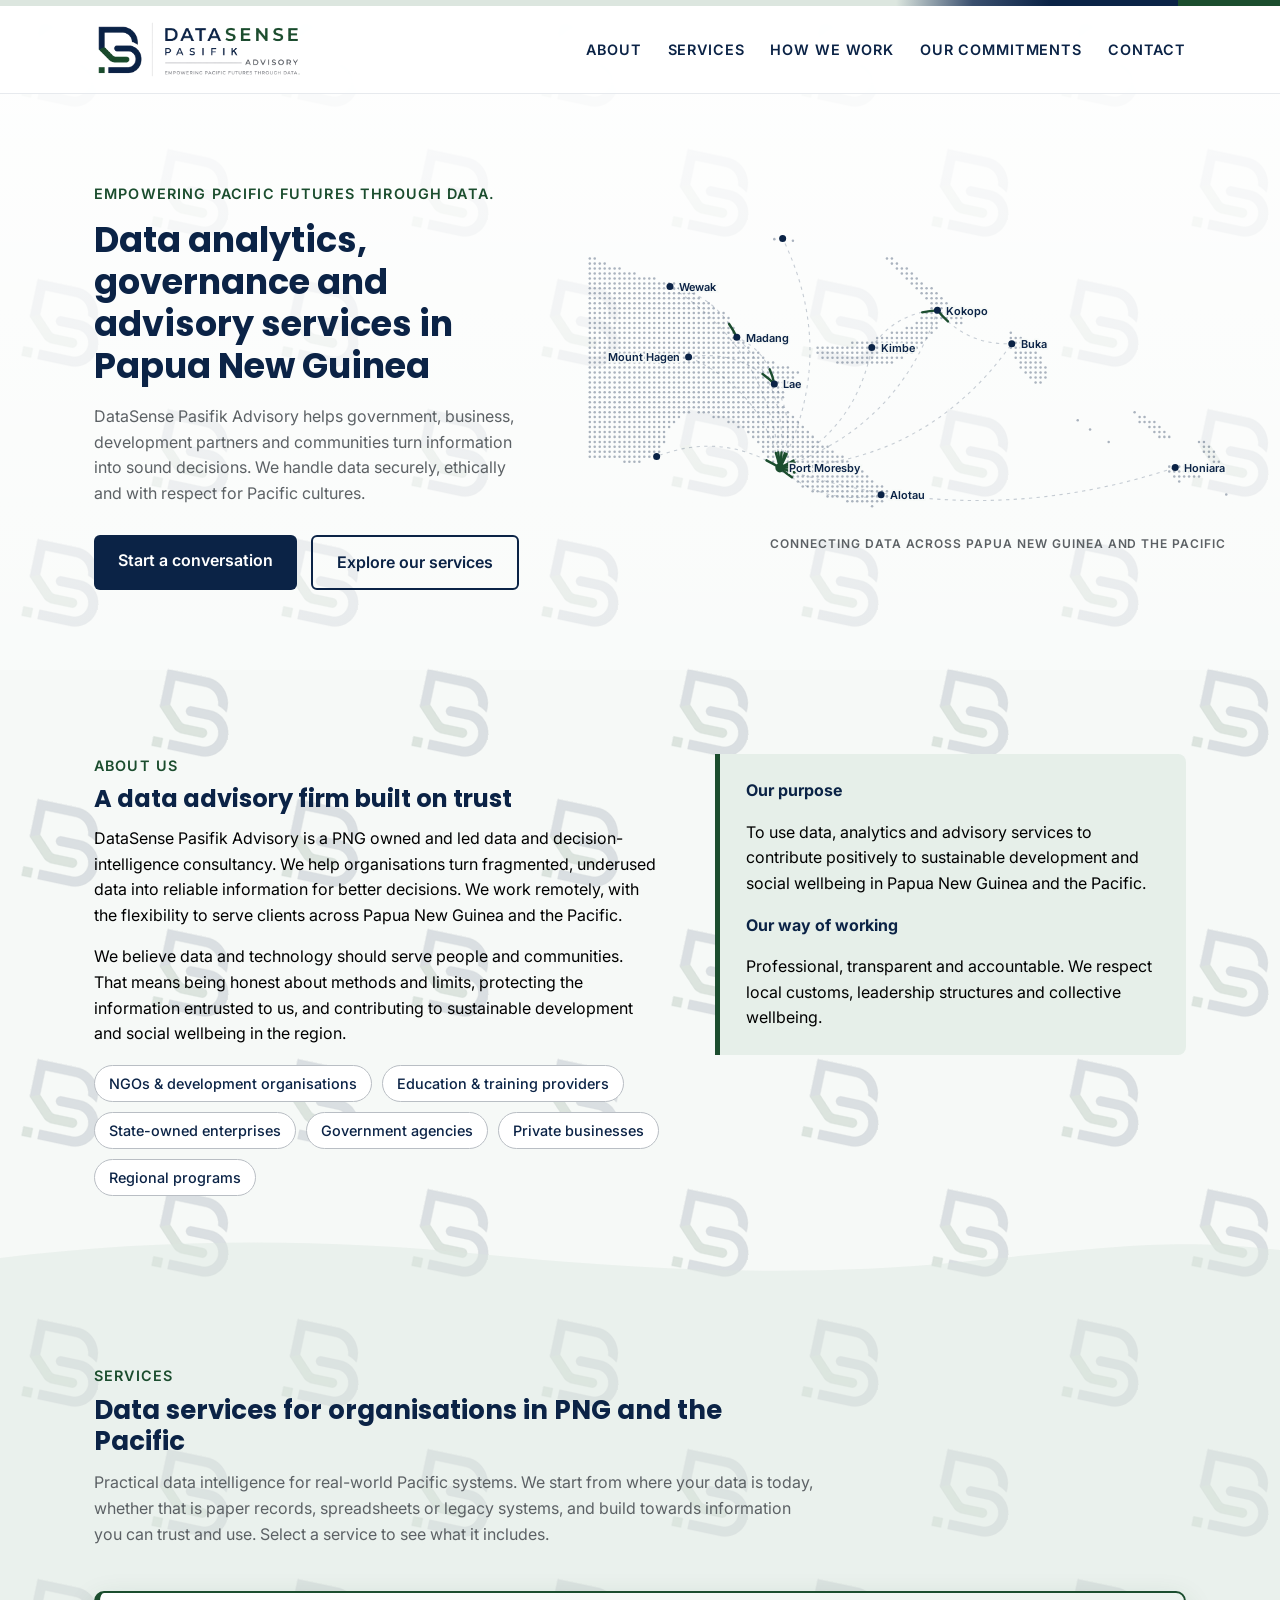
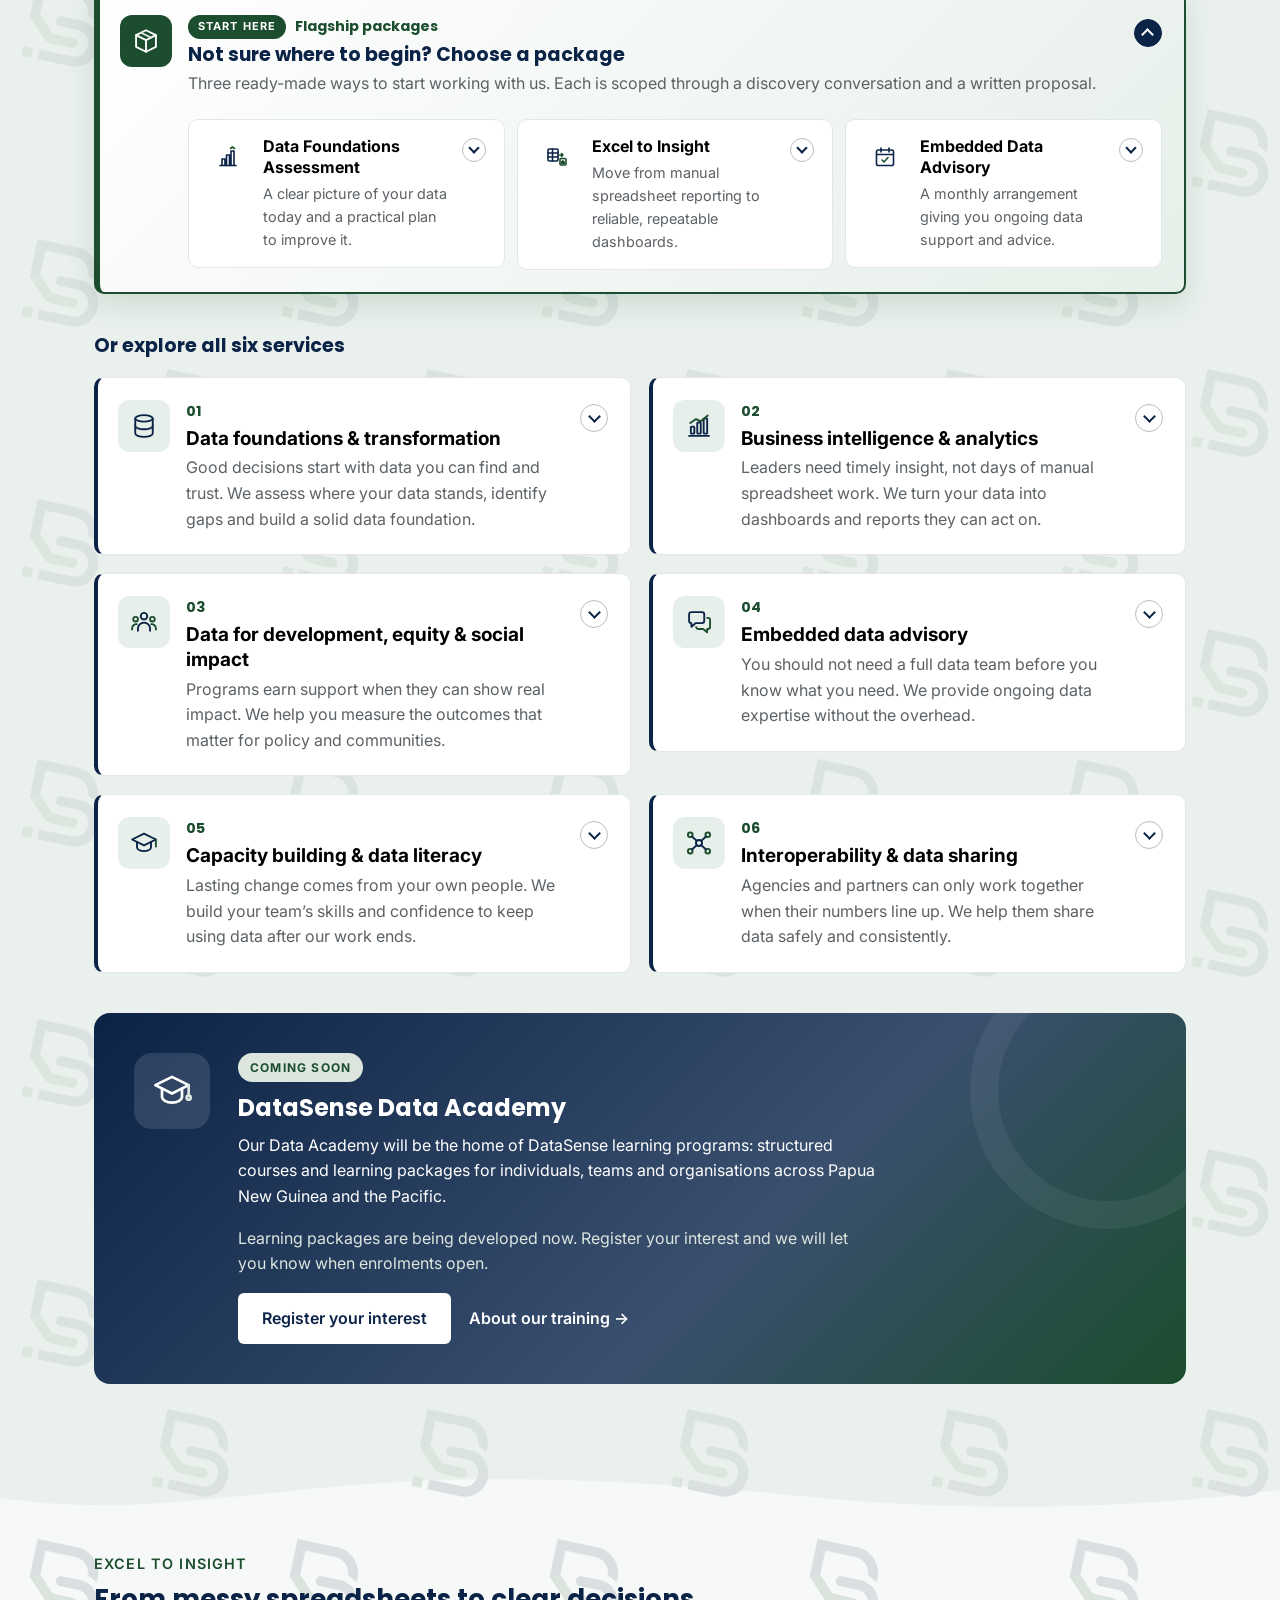
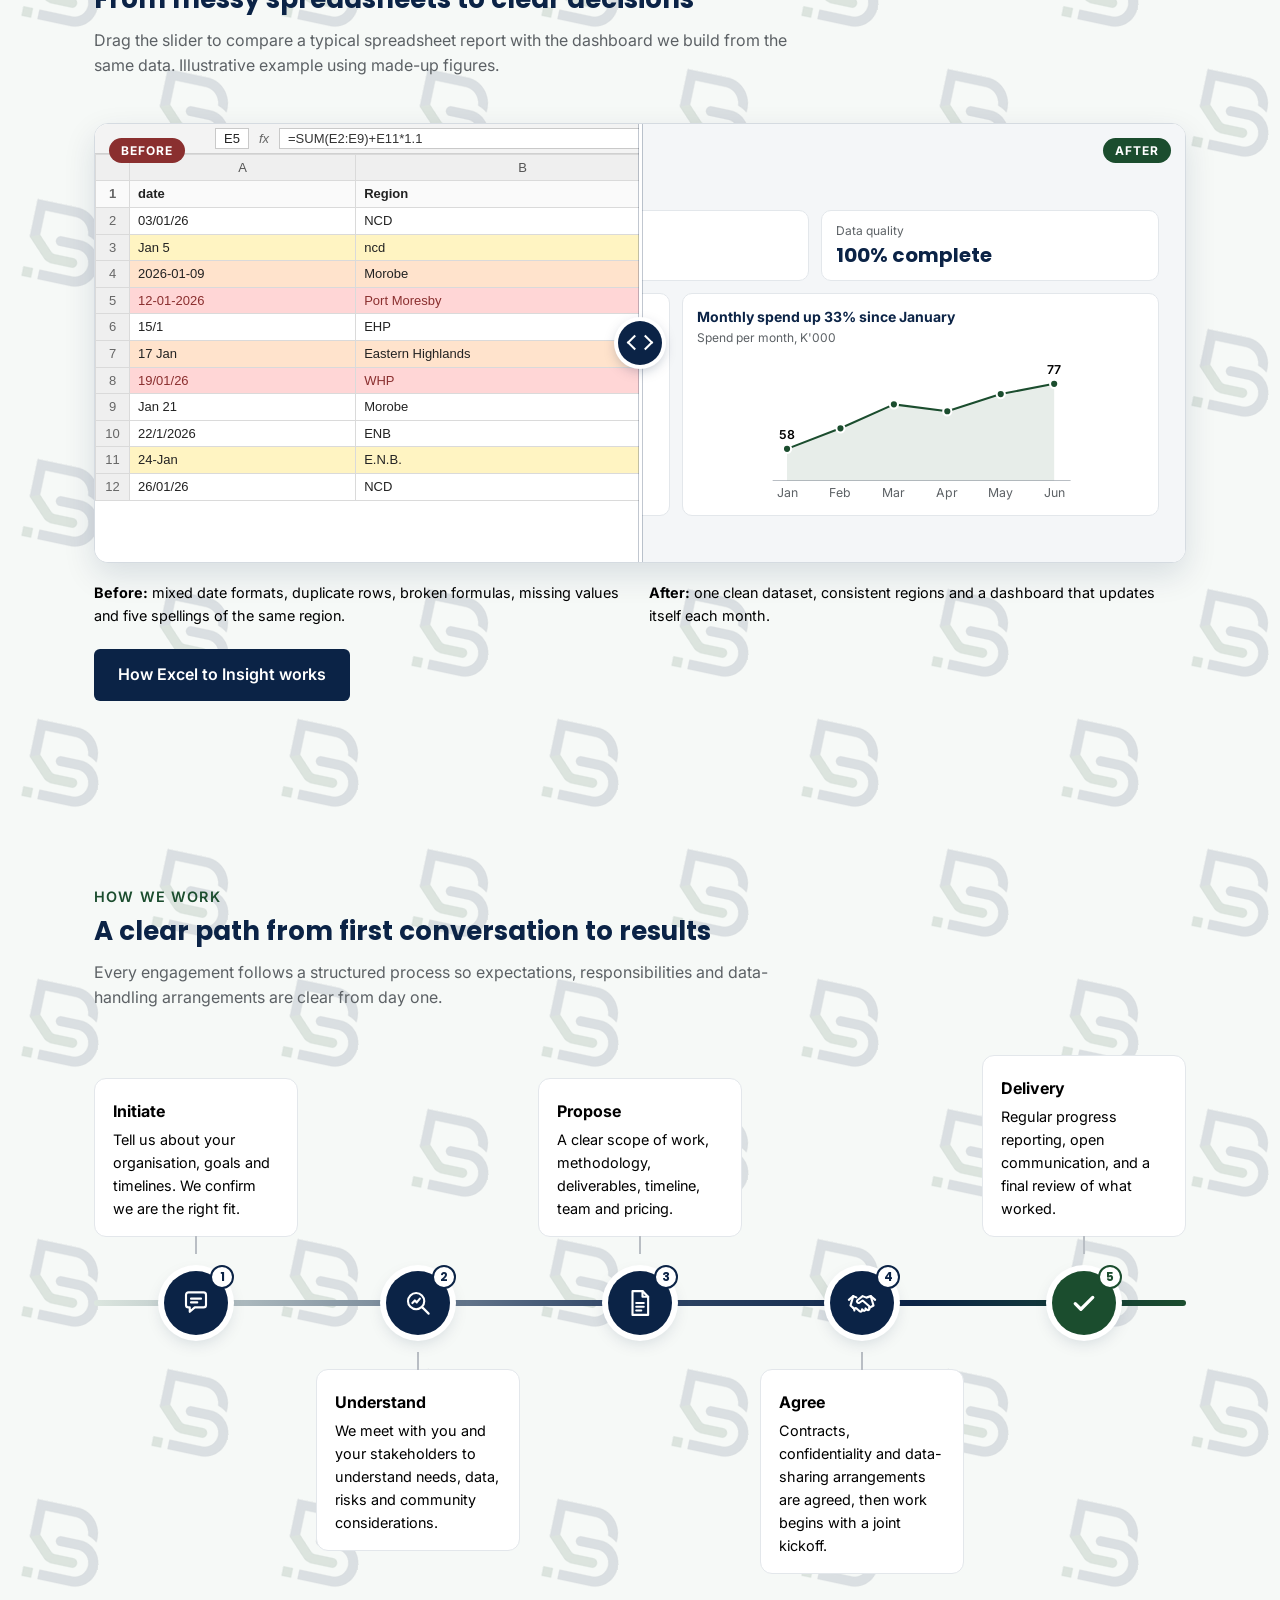
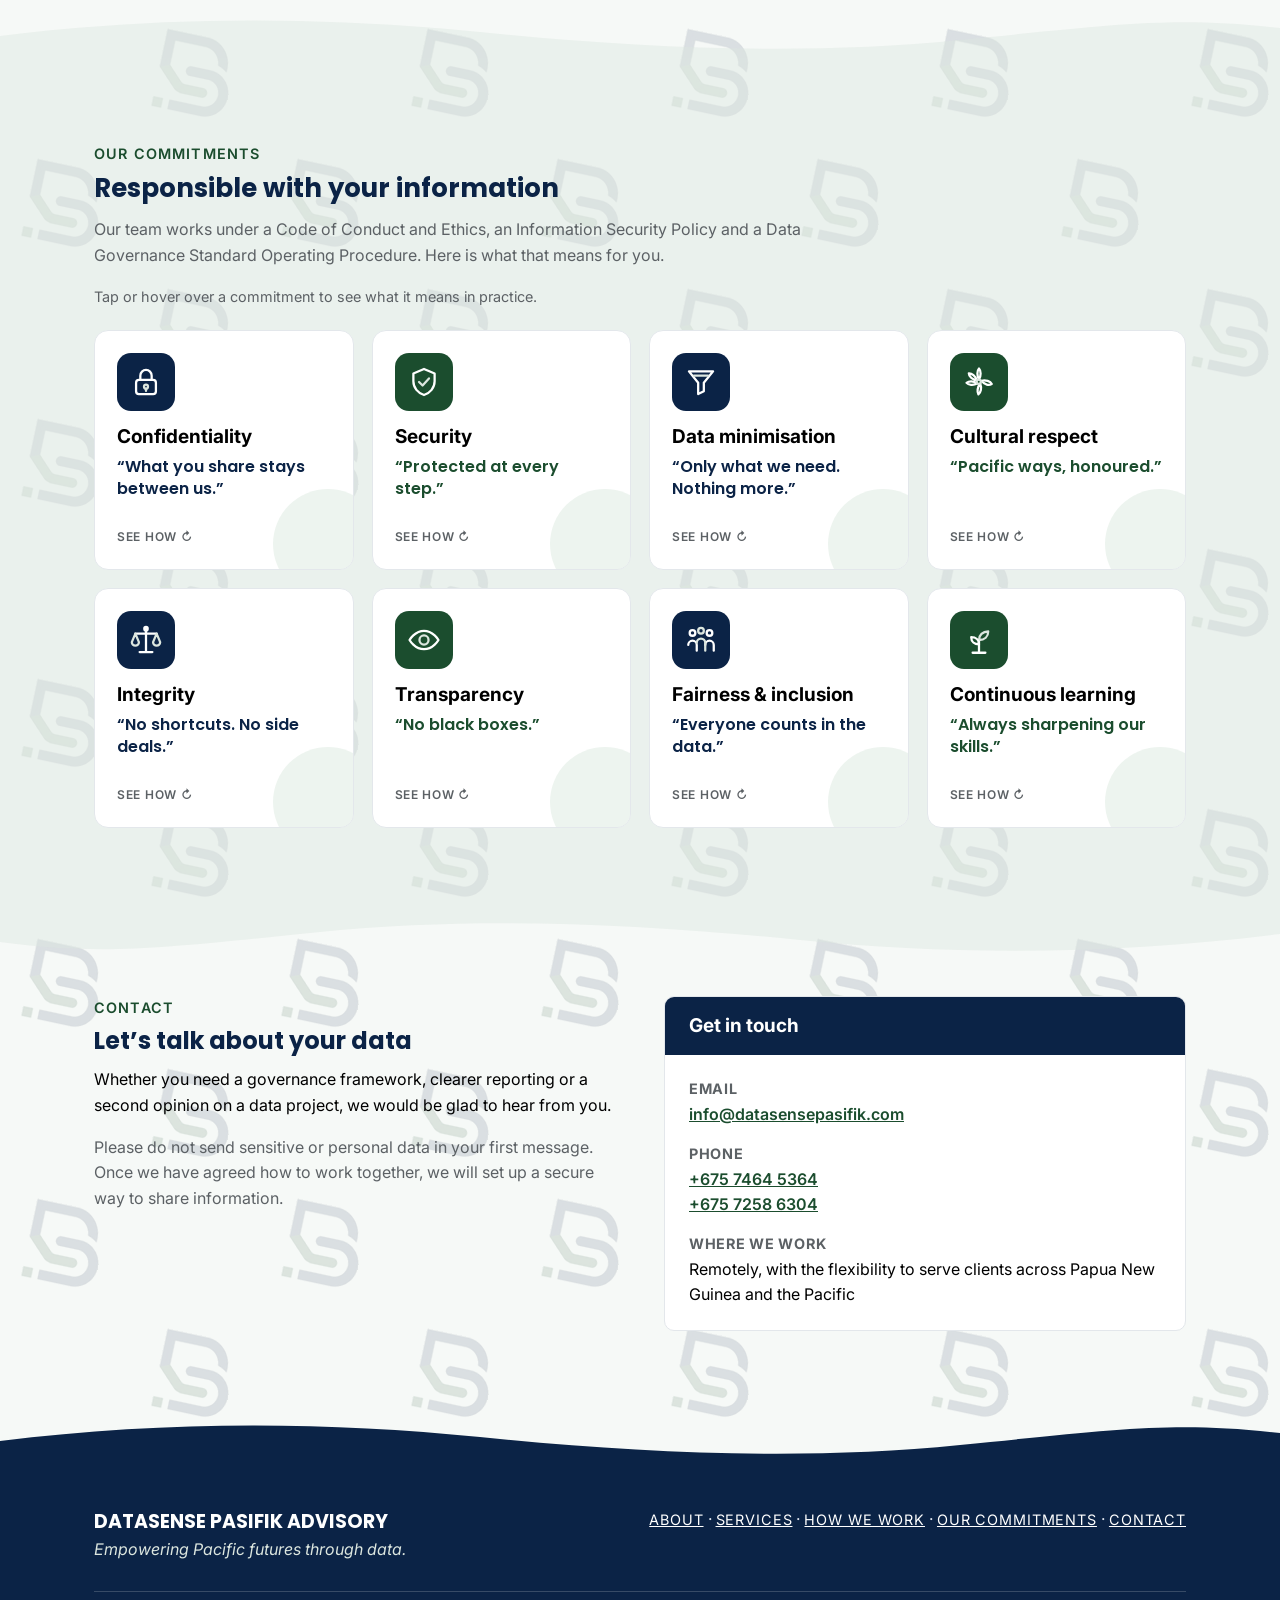
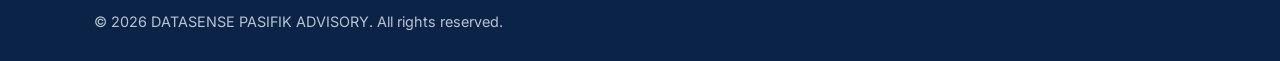
==== commit 098b572f: "Enlarge PNG data map in hero Co-Authored-By: Claude Opus 5.5 <noreply@anthropic.com> Claude-Session:" ====
--- a/index.html
+++ b/index.html
@@ -174,7 +174,7 @@
         </div>
         </div>
         <div class="hero-visual">
-          <svg class="hero-map" viewBox="0 0 600 372" role="img" aria-label="Stylised map of Papua New Guinea and the Pacific with data connections between Port Moresby and other centres"><g class="mdots"><circle cx="17.8" cy="31.1" r="1.35"/><circle cx="17.8" cy="35.6" r="1.35"/><circle cx="17.8" cy="40.0" r="1.35"/><circle cx="17.8" cy="44.5" r="1.35"/><circle cx="17.8" cy="48.9" r="1.35"/><circle cx="17.8" cy="53.4" r="1.35"/><circle cx="17.8" cy="57.8" r="1.35"/><circle cx="17.8" cy="62.3" r="1.35"/><circle cx="17.8" cy="66.7" r="1.35"/><circle cx="17.8" cy="71.2" r="1.35"/><circle cx="17.8" cy="75.6" r="1.35"/><circle cx="17.8" cy="80.1" r="1.35"/><circle cx="17.8" cy="84.5" r="1.35"/><circle cx="17.8" cy="89.0" r="1.35"/><circle cx="17.8" cy="93.4" r="1.35"/><circle cx="17.8" cy="97.9" r="1.35"/><circle cx="17.8" cy="102.3" r="1.35"/><circle cx="17.8" cy="106.7" r="1.35"/><circle cx="17.8" cy="111.2" r="1.35"/><circle cx="17.8" cy="115.6" r="1.35"/><circle cx="17.8" cy="120.1" r="1.35"/><circle cx="17.8" cy="124.5" r="1.35"/><circle cx="17.8" cy="129.0" r="1.35"/><circle cx="17.8" cy="133.4" r="1.35"/><circle cx="17.8" cy="137.9" r="1.35"/><circle cx="17.8" cy="142.3" r="1.35"/><circle cx="17.8" cy="146.8" r="1.35"/><circle cx="17.8" cy="151.2" r="1.35"/><circle cx="17.8" cy="155.7" r="1.35"/><circle cx="17.8" cy="160.1" r="1.35"/><circle cx="22.2" cy="35.6" r="1.35"/><circle cx="22.2" cy="40.0" r="1.35"/><circle cx="22.2" cy="44.5" r="1.35"/><circle cx="22.2" cy="48.9" r="1.35"/><circle cx="22.2" cy="53.4" r="1.35"/><circle cx="22.2" cy="57.8" r="1.35"/><circle cx="22.2" cy="62.3" r="1.35"/><circle cx="22.2" cy="66.7" r="1.35"/><circle cx="22.2" cy="71.2" r="1.35"/><circle cx="22.2" cy="75.6" r="1.35"/><circle cx="22.2" cy="80.1" r="1.35"/><circle cx="22.2" cy="84.5" r="1.35"/><circle cx="22.2" cy="89.0" r="1.35"/><circle cx="22.2" cy="93.4" r="1.35"/><circle cx="22.2" cy="97.9" r="1.35"/><circle cx="22.2" cy="102.3" r="1.35"/><circle cx="22.2" cy="106.7" r="1.35"/><circle cx="22.2" cy="111.2" r="1.35"/><circle cx="22.2" cy="115.6" r="1.35"/><circle cx="22.2" cy="120.1" r="1.35"/><circle cx="22.2" cy="124.5" r="1.35"/><circle cx="22.2" cy="129.0" r="1.35"/><circle cx="22.2" cy="133.4" r="1.35"/><circle cx="22.2" cy="137.9" r="1.35"/><circle cx="22.2" cy="142.3" r="1.35"/><circle cx="22.2" cy="146.8" r="1.35"/><circle cx="22.2" cy="151.2" r="1.35"/><circle cx="22.2" cy="155.7" r="1.35"/><circle cx="22.2" cy="160.1" r="1.35"/><circle cx="26.7" cy="35.6" r="1.35"/><circle cx="26.7" cy="40.0" r="1.35"/><circle cx="26.7" cy="44.5" r="1.35"/><circle cx="26.7" cy="48.9" r="1.35"/><circle cx="26.7" cy="53.4" r="1.35"/><circle cx="26.7" cy="57.8" r="1.35"/><circle cx="26.7" cy="62.3" r="1.35"/><circle cx="26.7" cy="66.7" r="1.35"/><circle cx="26.7" cy="71.2" r="1.35"/><circle cx="26.7" cy="75.6" r="1.35"/><circle cx="26.7" cy="80.1" r="1.35"/><circle cx="26.7" cy="84.5" r="1.35"/><circle cx="26.7" cy="89.0" r="1.35"/><circle cx="26.7" cy="93.4" r="1.35"/><circle cx="26.7" cy="97.9" r="1.35"/><circle cx="26.7" cy="102.3" r="1.35"/><circle cx="26.7" cy="106.7" r="1.35"/><circle cx="26.7" cy="111.2" r="1.35"/><circle cx="26.7" cy="115.6" r="1.35"/><circle cx="26.7" cy="120.1" r="1.35"/><circle cx="26.7" cy="124.5" r="1.35"/><circle cx="26.7" cy="129.0" r="1.35"/><circle cx="26.7" cy="133.4" r="1.35"/><circle cx="26.7" cy="137.9" r="1.35"/><circle cx="26.7" cy="142.3" r="1.35"/><circle cx="26.7" cy="146.8" r="1.35"/><circle cx="26.7" cy="151.2" r="1.35"/><circle cx="26.7" cy="155.7" r="1.35"/><circle cx="26.7" cy="160.1" r="1.35"/><circle cx="31.1" cy="35.6" r="1.35"/><circle cx="31.1" cy="40.0" r="1.35"/><circle cx="31.1" cy="44.5" r="1.35"/><circle cx="31.1" cy="48.9" r="1.35"/><circle cx="31.1" cy="53.4" r="1.35"/><circle cx="31.1" cy="57.8" r="1.35"/><circle cx="31.1" cy="62.3" r="1.35"/><circle cx="31.1" cy="66.7" r="1.35"/><circle cx="31.1" cy="71.2" r="1.35"/><circle cx="31.1" cy="75.6" r="1.35"/><circle cx="31.1" cy="80.1" r="1.35"/><circle cx="31.1" cy="84.5" r="1.35"/><circle cx="31.1" cy="89.0" r="1.35"/><circle cx="31.1" cy="93.4" r="1.35"/><circle cx="31.1" cy="97.9" r="1.35"/><circle cx="31.1" cy="102.3" r="1.35"/><circle cx="31.1" cy="106.7" r="1.35"/><circle cx="31.1" cy="111.2" r="1.35"/><circle cx="31.1" cy="115.6" r="1.35"/><circle cx="31.1" cy="120.1" r="1.35"/><circle cx="31.1" cy="124.5" r="1.35"/><circle cx="31.1" cy="129.0" r="1.35"/><circle cx="31.1" cy="133.4" r="1.35"/><circle cx="31.1" cy="137.9" r="1.35"/><circle cx="31.1" cy="142.3" r="1.35"/><circle cx="31.1" cy="146.8" r="1.35"/><circle cx="31.1" cy="151.2" r="1.35"/><circle cx="31.1" cy="155.7" r="1.35"/><circle cx="31.1" cy="160.1" r="1.35"/><circle cx="35.6" cy="40.0" r="1.35"/><circle cx="35.6" cy="44.5" r="1.35"/><circle cx="35.6" cy="48.9" r="1.35"/><circle cx="35.6" cy="53.4" r="1.35"/><circle cx="35.6" cy="57.8" r="1.35"/><circle cx="35.6" cy="62.3" r="1.35"/><circle cx="35.6" cy="66.7" r="1.35"/><circle cx="35.6" cy="71.2" r="1.35"/><circle cx="35.6" cy="75.6" r="1.35"/><circle cx="35.6" cy="80.1" r="1.35"/><circle cx="35.6" cy="84.5" r="1.35"/><circle cx="35.6" cy="89.0" r="1.35"/><circle cx="35.6" cy="93.4" r="1.35"/><circle cx="35.6" cy="97.9" r="1.35"/><circle cx="35.6" cy="102.3" r="1.35"/><circle cx="35.6" cy="106.7" r="1.35"/><circle cx="35.6" cy="111.2" r="1.35"/><circle cx="35.6" cy="115.6" r="1.35"/><circle cx="35.6" cy="120.1" r="1.35"/><circle cx="35.6" cy="124.5" r="1.35"/><circle cx="35.6" cy="129.0" r="1.35"/><circle cx="35.6" cy="133.4" r="1.35"/><circle cx="35.6" cy="137.9" r="1.35"/><circle cx="35.6" cy="142.3" r="1.35"/><circle cx="35.6" cy="146.8" r="1.35"/><circle cx="35.6" cy="151.2" r="1.35"/><circle cx="35.6" cy="155.7" r="1.35"/><circle cx="35.6" cy="160.1" r="1.35"/><circle cx="40.0" cy="40.0" r="1.35"/><circle cx="40.0" cy="44.5" r="1.35"/><circle cx="40.0" cy="48.9" r="1.35"/><circle cx="40.0" cy="53.4" r="1.35"/><circle cx="40.0" cy="57.8" r="1.35"/><circle cx="40.0" cy="62.3" r="1.35"/><circle cx="40.0" cy="66.7" r="1.35"/><circle cx="40.0" cy="71.2" r="1.35"/><circle cx="40.0" cy="75.6" r="1.35"/><circle cx="40.0" cy="80.1" r="1.35"/><circle cx="40.0" cy="84.5" r="1.35"/><circle cx="40.0" cy="89.0" r="1.35"/><circle cx="40.0" cy="93.4" r="1.35"/><circle cx="40.0" cy="97.9" r="1.35"/><circle cx="40.0" cy="102.3" r="1.35"/><circle cx="40.0" cy="106.7" r="1.35"/><circle cx="40.0" cy="111.2" r="1.35"/><circle cx="40.0" cy="115.6" r="1.35"/><circle cx="40.0" cy="120.1" r="1.35"/><circle cx="40.0" cy="124.5" r="1.35"/><circle cx="40.0" cy="129.0" r="1.35"/><circle cx="40.0" cy="133.4" r="1.35"/><circle cx="40.0" cy="137.9" r="1.35"/><circle cx="40.0" cy="142.3" r="1.35"/><circle cx="40.0" cy="146.8" r="1.35"/><circle cx="40.0" cy="151.2" r="1.35"/><circle cx="40.0" cy="155.7" r="1.35"/><circle cx="40.0" cy="160.1" r="1.35"/><circle cx="44.4" cy="40.0" r="1.35"/><circle cx="44.4" cy="44.5" r="1.35"/><circle cx="44.4" cy="48.9" r="1.35"/><circle cx="44.4" cy="53.4" r="1.35"/><circle cx="44.4" cy="57.8" r="1.35"/><circle cx="44.4" cy="62.3" r="1.35"/><circle cx="44.4" cy="66.7" r="1.35"/><circle cx="44.4" cy="71.2" r="1.35"/><circle cx="44.4" cy="75.6" r="1.35"/><circle cx="44.4" cy="80.1" r="1.35"/><circle cx="44.4" cy="84.5" r="1.35"/><circle cx="44.4" cy="89.0" r="1.35"/><circle cx="44.4" cy="93.4" r="1.35"/><circle cx="44.4" cy="97.9" r="1.35"/><circle cx="44.4" cy="102.3" r="1.35"/><circle cx="44.4" cy="106.7" r="1.35"/><circle cx="44.4" cy="111.2" r="1.35"/><circle cx="44.4" cy="115.6" r="1.35"/><circle cx="44.4" cy="120.1" r="1.35"/><circle cx="44.4" cy="124.5" r="1.35"/><circle cx="44.4" cy="129.0" r="1.35"/><circle cx="44.4" cy="133.4" r="1.35"/><circle cx="44.4" cy="137.9" r="1.35"/><circle cx="44.4" cy="142.3" r="1.35"/><circle cx="44.4" cy="146.8" r="1.35"/><circle cx="44.4" cy="151.2" r="1.35"/><circle cx="44.4" cy="155.7" r="1.35"/><circle cx="44.4" cy="160.1" r="1.35"/><circle cx="48.9" cy="44.5" r="1.35"/><circle cx="48.9" cy="48.9" r="1.35"/><circle cx="48.9" cy="53.4" r="1.35"/><circle cx="48.9" cy="57.8" r="1.35"/><circle cx="48.9" cy="62.3" r="1.35"/><circle cx="48.9" cy="66.7" r="1.35"/><circle cx="48.9" cy="71.2" r="1.35"/><circle cx="48.9" cy="75.6" r="1.35"/><circle cx="48.9" cy="80.1" r="1.35"/><circle cx="48.9" cy="84.5" r="1.35"/><circle cx="48.9" cy="89.0" r="1.35"/><circle cx="48.9" cy="93.4" r="1.35"/><circle cx="48.9" cy="97.9" r="1.35"/><circle cx="48.9" cy="102.3" r="1.35"/><circle cx="48.9" cy="106.7" r="1.35"/><circle cx="48.9" cy="111.2" r="1.35"/><circle cx="48.9" cy="115.6" r="1.35"/><circle cx="48.9" cy="120.1" r="1.35"/><circle cx="48.9" cy="124.5" r="1.35"/><circle cx="48.9" cy="129.0" r="1.35"/><circle cx="48.9" cy="133.4" r="1.35"/><circle cx="48.9" cy="137.9" r="1.35"/><circle cx="48.9" cy="142.3" r="1.35"/><circle cx="48.9" cy="146.8" r="1.35"/><circle cx="48.9" cy="151.2" r="1.35"/><circle cx="48.9" cy="155.7" r="1.35"/><circle cx="48.9" cy="160.1" r="1.35"/><circle cx="53.3" cy="44.5" r="1.35"/><circle cx="53.3" cy="48.9" r="1.35"/><circle cx="53.3" cy="53.4" r="1.35"/><circle cx="53.3" cy="57.8" r="1.35"/><circle cx="53.3" cy="62.3" r="1.35"/><circle cx="53.3" cy="66.7" r="1.35"/><circle cx="53.3" cy="71.2" r="1.35"/><circle cx="53.3" cy="75.6" r="1.35"/><circle cx="53.3" cy="80.1" r="1.35"/><circle cx="53.3" cy="84.5" r="1.35"/><circle cx="53.3" cy="89.0" r="1.35"/><circle cx="53.3" cy="93.4" r="1.35"/><circle cx="53.3" cy="97.9" r="1.35"/><circle cx="53.3" cy="102.3" r="1.35"/><circle cx="53.3" cy="106.7" r="1.35"/><circle cx="53.3" cy="111.2" r="1.35"/><circle cx="53.3" cy="115.6" r="1.35"/><circle cx="53.3" cy="120.1" r="1.35"/><circle cx="53.3" cy="124.5" r="1.35"/><circle cx="53.3" cy="129.0" r="1.35"/><circle cx="53.3" cy="133.4" r="1.35"/><circle cx="53.3" cy="137.9" r="1.35"/><circle cx="53.3" cy="142.3" r="1.35"/><circle cx="53.3" cy="146.8" r="1.35"/><circle cx="53.3" cy="151.2" r="1.35"/><circle cx="53.3" cy="155.7" r="1.35"/><circle cx="53.3" cy="160.1" r="1.35"/><circle cx="57.8" cy="44.5" r="1.35"/><circle cx="57.8" cy="48.9" r="1.35"/><circle cx="57.8" cy="53.4" r="1.35"/><circle cx="57.8" cy="57.8" r="1.35"/><circle cx="57.8" cy="62.3" r="1.35"/><circle cx="57.8" cy="66.7" r="1.35"/><circle cx="57.8" cy="71.2" r="1.35"/><circle cx="57.8" cy="75.6" r="1.35"/><circle cx="57.8" cy="80.1" r="1.35"/><circle cx="57.8" cy="84.5" r="1.35"/><circle cx="57.8" cy="89.0" r="1.35"/><circle cx="57.8" cy="93.4" r="1.35"/><circle cx="57.8" cy="97.9" r="1.35"/><circle cx="57.8" cy="102.3" r="1.35"/><circle cx="57.8" cy="106.7" r="1.35"/><circle cx="57.8" cy="111.2" r="1.35"/><circle cx="57.8" cy="115.6" r="1.35"/><circle cx="57.8" cy="120.1" r="1.35"/><circle cx="57.8" cy="124.5" r="1.35"/><circle cx="57.8" cy="129.0" r="1.35"/><circle cx="57.8" cy="133.4" r="1.35"/><circle cx="57.8" cy="137.9" r="1.35"/><circle cx="57.8" cy="142.3" r="1.35"/><circle cx="57.8" cy="146.8" r="1.35"/><circle cx="57.8" cy="151.2" r="1.35"/><circle cx="57.8" cy="155.7" r="1.35"/><circle cx="62.2" cy="44.5" r="1.35"/><circle cx="62.2" cy="48.9" r="1.35"/><circle cx="62.2" cy="53.4" r="1.35"/><circle cx="62.2" cy="57.8" r="1.35"/><circle cx="62.2" cy="62.3" r="1.35"/><circle cx="62.2" cy="66.7" r="1.35"/><circle cx="62.2" cy="71.2" r="1.35"/><circle cx="62.2" cy="75.6" r="1.35"/><circle cx="62.2" cy="80.1" r="1.35"/><circle cx="62.2" cy="84.5" r="1.35"/><circle cx="62.2" cy="89.0" r="1.35"/><circle cx="62.2" cy="93.4" r="1.35"/><circle cx="62.2" cy="97.9" r="1.35"/><circle cx="62.2" cy="102.3" r="1.35"/><circle cx="62.2" cy="106.7" r="1.35"/><circle cx="62.2" cy="111.2" r="1.35"/><circle cx="62.2" cy="115.6" r="1.35"/><circle cx="62.2" cy="120.1" r="1.35"/><circle cx="62.2" cy="124.5" r="1.35"/><circle cx="62.2" cy="129.0" r="1.35"/><circle cx="62.2" cy="133.4" r="1.35"/><circle cx="62.2" cy="137.9" r="1.35"/><circle cx="62.2" cy="142.3" r="1.35"/><circle cx="62.2" cy="146.8" r="1.35"/><circle cx="62.2" cy="151.2" r="1.35"/><circle cx="66.7" cy="48.9" r="1.35"/><circle cx="66.7" cy="53.4" r="1.35"/><circle cx="66.7" cy="57.8" r="1.35"/><circle cx="66.7" cy="62.3" r="1.35"/><circle cx="66.7" cy="66.7" r="1.35"/><circle cx="66.7" cy="71.2" r="1.35"/><circle cx="66.7" cy="75.6" r="1.35"/><circle cx="66.7" cy="80.1" r="1.35"/><circle cx="66.7" cy="84.5" r="1.35"/><circle cx="66.7" cy="89.0" r="1.35"/><circle cx="66.7" cy="93.4" r="1.35"/><circle cx="66.7" cy="97.9" r="1.35"/><circle cx="66.7" cy="102.3" r="1.35"/><circle cx="66.7" cy="106.7" r="1.35"/><circle cx="66.7" cy="111.2" r="1.35"/><circle cx="66.7" cy="115.6" r="1.35"/><circle cx="66.7" cy="120.1" r="1.35"/><circle cx="66.7" cy="124.5" r="1.35"/><circle cx="66.7" cy="129.0" r="1.35"/><circle cx="66.7" cy="133.4" r="1.35"/><circle cx="66.7" cy="137.9" r="1.35"/><circle cx="71.1" cy="48.9" r="1.35"/><circle cx="71.1" cy="53.4" r="1.35"/><circle cx="71.1" cy="57.8" r="1.35"/><circle cx="71.1" cy="62.3" r="1.35"/><circle cx="71.1" cy="66.7" r="1.35"/><circle cx="71.1" cy="71.2" r="1.35"/><circle cx="71.1" cy="75.6" r="1.35"/><circle cx="71.1" cy="80.1" r="1.35"/><circle cx="71.1" cy="84.5" r="1.35"/><circle cx="71.1" cy="89.0" r="1.35"/><circle cx="71.1" cy="93.4" r="1.35"/><circle cx="71.1" cy="97.9" r="1.35"/><circle cx="71.1" cy="102.3" r="1.35"/><circle cx="71.1" cy="106.7" r="1.35"/><circle cx="71.1" cy="111.2" r="1.35"/><circle cx="71.1" cy="115.6" r="1.35"/><circle cx="71.1" cy="120.1" r="1.35"/><circle cx="71.1" cy="124.5" r="1.35"/><circle cx="71.1" cy="129.0" r="1.35"/><circle cx="71.1" cy="133.4" r="1.35"/><circle cx="75.6" cy="53.4" r="1.35"/><circle cx="75.6" cy="57.8" r="1.35"/><circle cx="75.6" cy="62.3" r="1.35"/><circle cx="75.6" cy="66.7" r="1.35"/><circle cx="75.6" cy="71.2" r="1.35"/><circle cx="75.6" cy="75.6" r="1.35"/><circle cx="75.6" cy="80.1" r="1.35"/><circle cx="75.6" cy="84.5" r="1.35"/><circle cx="75.6" cy="89.0" r="1.35"/><circle cx="75.6" cy="93.4" r="1.35"/><circle cx="75.6" cy="97.9" r="1.35"/><circle cx="75.6" cy="102.3" r="1.35"/><circle cx="75.6" cy="106.7" r="1.35"/><circle cx="75.6" cy="111.2" r="1.35"/><circle cx="75.6" cy="115.6" r="1.35"/><circle cx="75.6" cy="120.1" r="1.35"/><circle cx="75.6" cy="124.5" r="1.35"/><circle cx="75.6" cy="129.0" r="1.35"/><circle cx="75.6" cy="133.4" r="1.35"/><circle cx="80.0" cy="53.4" r="1.35"/><circle cx="80.0" cy="57.8" r="1.35"/><circle cx="80.0" cy="62.3" r="1.35"/><circle cx="80.0" cy="66.7" r="1.35"/><circle cx="80.0" cy="71.2" r="1.35"/><circle cx="80.0" cy="75.6" r="1.35"/><circle cx="80.0" cy="80.1" r="1.35"/><circle cx="80.0" cy="84.5" r="1.35"/><circle cx="80.0" cy="89.0" r="1.35"/><circle cx="80.0" cy="93.4" r="1.35"/><circle cx="80.0" cy="97.9" r="1.35"/><circle cx="80.0" cy="102.3" r="1.35"/><circle cx="80.0" cy="106.7" r="1.35"/><circle cx="80.0" cy="111.2" r="1.35"/><circle cx="80.0" cy="115.6" r="1.35"/><circle cx="80.0" cy="120.1" r="1.35"/><circle cx="80.0" cy="124.5" r="1.35"/><circle cx="80.0" cy="129.0" r="1.35"/><circle cx="84.4" cy="57.8" r="1.35"/><circle cx="84.4" cy="62.3" r="1.35"/><circle cx="84.4" cy="66.7" r="1.35"/><circle cx="84.4" cy="71.2" r="1.35"/><circle cx="84.4" cy="75.6" r="1.35"/><circle cx="84.4" cy="80.1" r="1.35"/><circle cx="84.4" cy="84.5" r="1.35"/><circle cx="84.4" cy="89.0" r="1.35"/><circle cx="84.4" cy="93.4" r="1.35"/><circle cx="84.4" cy="97.9" r="1.35"/><circle cx="84.4" cy="102.3" r="1.35"/><circle cx="84.4" cy="106.7" r="1.35"/><circle cx="84.4" cy="111.2" r="1.35"/><circle cx="84.4" cy="115.6" r="1.35"/><circle cx="84.4" cy="120.1" r="1.35"/><circle cx="84.4" cy="124.5" r="1.35"/><circle cx="84.4" cy="129.0" r="1.35"/><circle cx="88.9" cy="57.8" r="1.35"/><circle cx="88.9" cy="62.3" r="1.35"/><circle cx="88.9" cy="66.7" r="1.35"/><circle cx="88.9" cy="71.2" r="1.35"/><circle cx="88.9" cy="75.6" r="1.35"/><circle cx="88.9" cy="80.1" r="1.35"/><circle cx="88.9" cy="84.5" r="1.35"/><circle cx="88.9" cy="89.0" r="1.35"/><circle cx="88.9" cy="93.4" r="1.35"/><circle cx="88.9" cy="97.9" r="1.35"/><circle cx="88.9" cy="102.3" r="1.35"/><circle cx="88.9" cy="106.7" r="1.35"/><circle cx="88.9" cy="111.2" r="1.35"/><circle cx="88.9" cy="115.6" r="1.35"/><circle cx="88.9" cy="120.1" r="1.35"/><circle cx="88.9" cy="124.5" r="1.35"/><circle cx="88.9" cy="129.0" r="1.35"/><circle cx="93.3" cy="62.3" r="1.35"/><circle cx="93.3" cy="66.7" r="1.35"/><circle cx="93.3" cy="71.2" r="1.35"/><circle cx="93.3" cy="75.6" r="1.35"/><circle cx="93.3" cy="80.1" r="1.35"/><circle cx="93.3" cy="84.5" r="1.35"/><circle cx="93.3" cy="89.0" r="1.35"/><circle cx="93.3" cy="93.4" r="1.35"/><circle cx="93.3" cy="97.9" r="1.35"/><circle cx="93.3" cy="102.3" r="1.35"/><circle cx="93.3" cy="106.7" r="1.35"/><circle cx="93.3" cy="111.2" r="1.35"/><circle cx="93.3" cy="115.6" r="1.35"/><circle cx="93.3" cy="120.1" r="1.35"/><circle cx="93.3" cy="124.5" r="1.35"/><circle cx="93.3" cy="129.0" r="1.35"/><circle cx="97.8" cy="62.3" r="1.35"/><circle cx="97.8" cy="66.7" r="1.35"/><circle cx="97.8" cy="71.2" r="1.35"/><circle cx="97.8" cy="75.6" r="1.35"/><circle cx="97.8" cy="80.1" r="1.35"/><circle cx="97.8" cy="84.5" r="1.35"/><circle cx="97.8" cy="89.0" r="1.35"/><circle cx="97.8" cy="93.4" r="1.35"/><circle cx="97.8" cy="97.9" r="1.35"/><circle cx="97.8" cy="102.3" r="1.35"/><circle cx="97.8" cy="106.7" r="1.35"/><circle cx="97.8" cy="111.2" r="1.35"/><circle cx="97.8" cy="115.6" r="1.35"/><circle cx="97.8" cy="120.1" r="1.35"/><circle cx="97.8" cy="124.5" r="1.35"/><circle cx="97.8" cy="129.0" r="1.35"/><circle cx="97.8" cy="133.4" r="1.35"/><circle cx="102.2" cy="66.7" r="1.35"/><circle cx="102.2" cy="71.2" r="1.35"/><circle cx="102.2" cy="75.6" r="1.35"/><circle cx="102.2" cy="80.1" r="1.35"/><circle cx="102.2" cy="84.5" r="1.35"/><circle cx="102.2" cy="89.0" r="1.35"/><circle cx="102.2" cy="93.4" r="1.35"/><circle cx="102.2" cy="97.9" r="1.35"/><circle cx="102.2" cy="102.3" r="1.35"/><circle cx="102.2" cy="106.7" r="1.35"/><circle cx="102.2" cy="111.2" r="1.35"/><circle cx="102.2" cy="115.6" r="1.35"/><circle cx="102.2" cy="120.1" r="1.35"/><circle cx="102.2" cy="124.5" r="1.35"/><circle cx="102.2" cy="129.0" r="1.35"/><circle cx="102.2" cy="133.4" r="1.35"/><circle cx="106.7" cy="71.2" r="1.35"/><circle cx="106.7" cy="75.6" r="1.35"/><circle cx="106.7" cy="80.1" r="1.35"/><circle cx="106.7" cy="84.5" r="1.35"/><circle cx="106.7" cy="89.0" r="1.35"/><circle cx="106.7" cy="93.4" r="1.35"/><circle cx="106.7" cy="97.9" r="1.35"/><circle cx="106.7" cy="102.3" r="1.35"/><circle cx="106.7" cy="106.7" r="1.35"/><circle cx="106.7" cy="111.2" r="1.35"/><circle cx="106.7" cy="115.6" r="1.35"/><circle cx="106.7" cy="120.1" r="1.35"/><circle cx="106.7" cy="124.5" r="1.35"/><circle cx="106.7" cy="129.0" r="1.35"/><circle cx="106.7" cy="133.4" r="1.35"/><circle cx="106.7" cy="137.9" r="1.35"/><circle cx="111.1" cy="80.1" r="1.35"/><circle cx="111.1" cy="84.5" r="1.35"/><circle cx="111.1" cy="89.0" r="1.35"/><circle cx="111.1" cy="93.4" r="1.35"/><circle cx="111.1" cy="97.9" r="1.35"/><circle cx="111.1" cy="102.3" r="1.35"/><circle cx="111.1" cy="106.7" r="1.35"/><circle cx="111.1" cy="111.2" r="1.35"/><circle cx="111.1" cy="115.6" r="1.35"/><circle cx="111.1" cy="120.1" r="1.35"/><circle cx="111.1" cy="124.5" r="1.35"/><circle cx="111.1" cy="129.0" r="1.35"/><circle cx="111.1" cy="133.4" r="1.35"/><circle cx="111.1" cy="137.9" r="1.35"/><circle cx="115.6" cy="89.0" r="1.35"/><circle cx="115.6" cy="93.4" r="1.35"/><circle cx="115.6" cy="97.9" r="1.35"/><circle cx="115.6" cy="102.3" r="1.35"/><circle cx="115.6" cy="106.7" r="1.35"/><circle cx="115.6" cy="111.2" r="1.35"/><circle cx="115.6" cy="115.6" r="1.35"/><circle cx="115.6" cy="120.1" r="1.35"/><circle cx="115.6" cy="124.5" r="1.35"/><circle cx="115.6" cy="129.0" r="1.35"/><circle cx="115.6" cy="133.4" r="1.35"/><circle cx="115.6" cy="137.9" r="1.35"/><circle cx="120.0" cy="89.0" r="1.35"/><circle cx="120.0" cy="93.4" r="1.35"/><circle cx="120.0" cy="97.9" r="1.35"/><circle cx="120.0" cy="102.3" r="1.35"/><circle cx="120.0" cy="106.7" r="1.35"/><circle cx="120.0" cy="111.2" r="1.35"/><circle cx="120.0" cy="115.6" r="1.35"/><circle cx="120.0" cy="120.1" r="1.35"/><circle cx="120.0" cy="124.5" r="1.35"/><circle cx="120.0" cy="129.0" r="1.35"/><circle cx="120.0" cy="133.4" r="1.35"/><circle cx="120.0" cy="137.9" r="1.35"/><circle cx="120.0" cy="142.3" r="1.35"/><circle cx="120.0" cy="146.8" r="1.35"/><circle cx="124.4" cy="93.4" r="1.35"/><circle cx="124.4" cy="97.9" r="1.35"/><circle cx="124.4" cy="102.3" r="1.35"/><circle cx="124.4" cy="106.7" r="1.35"/><circle cx="124.4" cy="111.2" r="1.35"/><circle cx="124.4" cy="115.6" r="1.35"/><circle cx="124.4" cy="120.1" r="1.35"/><circle cx="124.4" cy="124.5" r="1.35"/><circle cx="124.4" cy="129.0" r="1.35"/><circle cx="124.4" cy="133.4" r="1.35"/><circle cx="124.4" cy="137.9" r="1.35"/><circle cx="124.4" cy="142.3" r="1.35"/><circle cx="124.4" cy="146.8" r="1.35"/><circle cx="124.4" cy="151.2" r="1.35"/><circle cx="128.9" cy="97.9" r="1.35"/><circle cx="128.9" cy="102.3" r="1.35"/><circle cx="128.9" cy="106.7" r="1.35"/><circle cx="128.9" cy="111.2" r="1.35"/><circle cx="128.9" cy="115.6" r="1.35"/><circle cx="128.9" cy="120.1" r="1.35"/><circle cx="128.9" cy="124.5" r="1.35"/><circle cx="128.9" cy="129.0" r="1.35"/><circle cx="128.9" cy="133.4" r="1.35"/><circle cx="128.9" cy="137.9" r="1.35"/><circle cx="128.9" cy="142.3" r="1.35"/><circle cx="128.9" cy="146.8" r="1.35"/><circle cx="128.9" cy="151.2" r="1.35"/><circle cx="128.9" cy="155.7" r="1.35"/><circle cx="133.3" cy="97.9" r="1.35"/><circle cx="133.3" cy="102.3" r="1.35"/><circle cx="133.3" cy="106.7" r="1.35"/><circle cx="133.3" cy="111.2" r="1.35"/><circle cx="133.3" cy="115.6" r="1.35"/><circle cx="133.3" cy="120.1" r="1.35"/><circle cx="133.3" cy="124.5" r="1.35"/><circle cx="133.3" cy="129.0" r="1.35"/><circle cx="133.3" cy="133.4" r="1.35"/><circle cx="133.3" cy="137.9" r="1.35"/><circle cx="133.3" cy="142.3" r="1.35"/><circle cx="133.3" cy="146.8" r="1.35"/><circle cx="133.3" cy="151.2" r="1.35"/><circle cx="133.3" cy="155.7" r="1.35"/><circle cx="133.3" cy="160.1" r="1.35"/><circle cx="137.8" cy="102.3" r="1.35"/><circle cx="137.8" cy="106.7" r="1.35"/><circle cx="137.8" cy="111.2" r="1.35"/><circle cx="137.8" cy="115.6" r="1.35"/><circle cx="137.8" cy="120.1" r="1.35"/><circle cx="137.8" cy="124.5" r="1.35"/><circle cx="137.8" cy="129.0" r="1.35"/><circle cx="137.8" cy="133.4" r="1.35"/><circle cx="137.8" cy="137.9" r="1.35"/><circle cx="137.8" cy="142.3" r="1.35"/><circle cx="137.8" cy="146.8" r="1.35"/><circle cx="137.8" cy="151.2" r="1.35"/><circle cx="137.8" cy="155.7" r="1.35"/><circle cx="137.8" cy="160.1" r="1.35"/><circle cx="137.8" cy="164.6" r="1.35"/><circle cx="142.2" cy="102.3" r="1.35"/><circle cx="142.2" cy="106.7" r="1.35"/><circle cx="142.2" cy="111.2" r="1.35"/><circle cx="142.2" cy="115.6" r="1.35"/><circle cx="142.2" cy="129.0" r="1.35"/><circle cx="142.2" cy="133.4" r="1.35"/><circle cx="142.2" cy="137.9" r="1.35"/><circle cx="142.2" cy="142.3" r="1.35"/><circle cx="142.2" cy="146.8" r="1.35"/><circle cx="142.2" cy="151.2" r="1.35"/><circle cx="142.2" cy="155.7" r="1.35"/><circle cx="142.2" cy="160.1" r="1.35"/><circle cx="142.2" cy="164.6" r="1.35"/><circle cx="142.2" cy="169.0" r="1.35"/><circle cx="146.7" cy="102.3" r="1.35"/><circle cx="146.7" cy="106.7" r="1.35"/><circle cx="146.7" cy="111.2" r="1.35"/><circle cx="146.7" cy="133.4" r="1.35"/><circle cx="146.7" cy="137.9" r="1.35"/><circle cx="146.7" cy="142.3" r="1.35"/><circle cx="146.7" cy="146.8" r="1.35"/><circle cx="146.7" cy="151.2" r="1.35"/><circle cx="146.7" cy="155.7" r="1.35"/><circle cx="146.7" cy="160.1" r="1.35"/><circle cx="146.7" cy="164.6" r="1.35"/><circle cx="146.7" cy="169.0" r="1.35"/><circle cx="151.1" cy="137.9" r="1.35"/><circle cx="151.1" cy="142.3" r="1.35"/><circle cx="151.1" cy="146.8" r="1.35"/><circle cx="151.1" cy="151.2" r="1.35"/><circle cx="151.1" cy="155.7" r="1.35"/><circle cx="151.1" cy="160.1" r="1.35"/><circle cx="151.1" cy="164.6" r="1.35"/><circle cx="151.1" cy="169.0" r="1.35"/><circle cx="151.1" cy="173.5" r="1.35"/><circle cx="155.6" cy="142.3" r="1.35"/><circle cx="155.6" cy="146.8" r="1.35"/><circle cx="155.6" cy="151.2" r="1.35"/><circle cx="155.6" cy="155.7" r="1.35"/><circle cx="155.6" cy="160.1" r="1.35"/><circle cx="155.6" cy="164.6" r="1.35"/><circle cx="155.6" cy="169.0" r="1.35"/><circle cx="155.6" cy="173.5" r="1.35"/><circle cx="155.6" cy="177.9" r="1.35"/><circle cx="160.0" cy="146.8" r="1.35"/><circle cx="160.0" cy="151.2" r="1.35"/><circle cx="160.0" cy="155.7" r="1.35"/><circle cx="160.0" cy="160.1" r="1.35"/><circle cx="160.0" cy="164.6" r="1.35"/><circle cx="160.0" cy="169.0" r="1.35"/><circle cx="160.0" cy="173.5" r="1.35"/><circle cx="160.0" cy="177.9" r="1.35"/><circle cx="160.0" cy="182.4" r="1.35"/><circle cx="164.4" cy="89.0" r="1.35"/><circle cx="164.4" cy="93.4" r="1.35"/><circle cx="164.4" cy="151.2" r="1.35"/><circle cx="164.4" cy="155.7" r="1.35"/><circle cx="164.4" cy="160.1" r="1.35"/><circle cx="164.4" cy="164.6" r="1.35"/><circle cx="164.4" cy="169.0" r="1.35"/><circle cx="164.4" cy="173.5" r="1.35"/><circle cx="164.4" cy="177.9" r="1.35"/><circle cx="164.4" cy="182.4" r="1.35"/><circle cx="168.9" cy="89.0" r="1.35"/><circle cx="168.9" cy="93.4" r="1.35"/><circle cx="168.9" cy="155.7" r="1.35"/><circle cx="168.9" cy="160.1" r="1.35"/><circle cx="168.9" cy="164.6" r="1.35"/><circle cx="168.9" cy="169.0" r="1.35"/><circle cx="168.9" cy="173.5" r="1.35"/><circle cx="168.9" cy="177.9" r="1.35"/><circle cx="168.9" cy="182.4" r="1.35"/><circle cx="173.3" cy="89.0" r="1.35"/><circle cx="173.3" cy="93.4" r="1.35"/><circle cx="173.3" cy="155.7" r="1.35"/><circle cx="173.3" cy="160.1" r="1.35"/><circle cx="173.3" cy="164.6" r="1.35"/><circle cx="173.3" cy="169.0" r="1.35"/><circle cx="173.3" cy="173.5" r="1.35"/><circle cx="173.3" cy="177.9" r="1.35"/><circle cx="173.3" cy="182.4" r="1.35"/><circle cx="177.8" cy="89.0" r="1.35"/><circle cx="177.8" cy="93.4" r="1.35"/><circle cx="177.8" cy="97.9" r="1.35"/><circle cx="177.8" cy="160.1" r="1.35"/><circle cx="177.8" cy="164.6" r="1.35"/><circle cx="177.8" cy="169.0" r="1.35"/><circle cx="177.8" cy="173.5" r="1.35"/><circle cx="177.8" cy="177.9" r="1.35"/><circle cx="177.8" cy="182.4" r="1.35"/><circle cx="177.8" cy="186.8" r="1.35"/><circle cx="182.2" cy="89.0" r="1.35"/><circle cx="182.2" cy="93.4" r="1.35"/><circle cx="182.2" cy="97.9" r="1.35"/><circle cx="182.2" cy="160.1" r="1.35"/><circle cx="182.2" cy="164.6" r="1.35"/><circle cx="182.2" cy="169.0" r="1.35"/><circle cx="182.2" cy="173.5" r="1.35"/><circle cx="182.2" cy="177.9" r="1.35"/><circle cx="182.2" cy="182.4" r="1.35"/><circle cx="182.2" cy="186.8" r="1.35"/><circle cx="186.7" cy="84.5" r="1.35"/><circle cx="186.7" cy="89.0" r="1.35"/><circle cx="186.7" cy="93.4" r="1.35"/><circle cx="186.7" cy="97.9" r="1.35"/><circle cx="186.7" cy="164.6" r="1.35"/><circle cx="186.7" cy="169.0" r="1.35"/><circle cx="186.7" cy="173.5" r="1.35"/><circle cx="186.7" cy="177.9" r="1.35"/><circle cx="186.7" cy="182.4" r="1.35"/><circle cx="186.7" cy="186.8" r="1.35"/><circle cx="191.1" cy="84.5" r="1.35"/><circle cx="191.1" cy="89.0" r="1.35"/><circle cx="191.1" cy="93.4" r="1.35"/><circle cx="191.1" cy="97.9" r="1.35"/><circle cx="191.1" cy="169.0" r="1.35"/><circle cx="191.1" cy="173.5" r="1.35"/><circle cx="191.1" cy="177.9" r="1.35"/><circle cx="191.1" cy="182.4" r="1.35"/><circle cx="191.1" cy="186.8" r="1.35"/><circle cx="195.6" cy="84.5" r="1.35"/><circle cx="195.6" cy="89.0" r="1.35"/><circle cx="195.6" cy="93.4" r="1.35"/><circle cx="195.6" cy="97.9" r="1.35"/><circle cx="195.6" cy="173.5" r="1.35"/><circle cx="195.6" cy="177.9" r="1.35"/><circle cx="195.6" cy="182.4" r="1.35"/><circle cx="195.6" cy="186.8" r="1.35"/><circle cx="200.0" cy="84.5" r="1.35"/><circle cx="200.0" cy="89.0" r="1.35"/><circle cx="200.0" cy="93.4" r="1.35"/><circle cx="200.0" cy="97.9" r="1.35"/><circle cx="200.0" cy="177.9" r="1.35"/><circle cx="200.0" cy="182.4" r="1.35"/><circle cx="200.0" cy="186.8" r="1.35"/><circle cx="200.0" cy="191.3" r="1.35"/><circle cx="204.4" cy="84.5" r="1.35"/><circle cx="204.4" cy="89.0" r="1.35"/><circle cx="204.4" cy="93.4" r="1.35"/><circle cx="204.4" cy="97.9" r="1.35"/><circle cx="204.4" cy="177.9" r="1.35"/><circle cx="204.4" cy="182.4" r="1.35"/><circle cx="204.4" cy="186.8" r="1.35"/><circle cx="208.9" cy="31.1" r="1.35"/><circle cx="208.9" cy="80.1" r="1.35"/><circle cx="208.9" cy="84.5" r="1.35"/><circle cx="208.9" cy="89.0" r="1.35"/><circle cx="208.9" cy="93.4" r="1.35"/><circle cx="208.9" cy="97.9" r="1.35"/><circle cx="208.9" cy="182.4" r="1.35"/><circle cx="208.9" cy="186.8" r="1.35"/><circle cx="213.3" cy="31.1" r="1.35"/><circle cx="213.3" cy="35.6" r="1.35"/><circle cx="213.3" cy="80.1" r="1.35"/><circle cx="213.3" cy="84.5" r="1.35"/><circle cx="213.3" cy="89.0" r="1.35"/><circle cx="213.3" cy="93.4" r="1.35"/><circle cx="213.3" cy="97.9" r="1.35"/><circle cx="217.8" cy="35.6" r="1.35"/><circle cx="217.8" cy="40.0" r="1.35"/><circle cx="217.8" cy="80.1" r="1.35"/><circle cx="217.8" cy="84.5" r="1.35"/><circle cx="217.8" cy="89.0" r="1.35"/><circle cx="217.8" cy="93.4" r="1.35"/><circle cx="222.2" cy="40.0" r="1.35"/><circle cx="222.2" cy="44.5" r="1.35"/><circle cx="222.2" cy="75.6" r="1.35"/><circle cx="222.2" cy="80.1" r="1.35"/><circle cx="222.2" cy="84.5" r="1.35"/><circle cx="222.2" cy="89.0" r="1.35"/><circle cx="226.7" cy="40.0" r="1.35"/><circle cx="226.7" cy="44.5" r="1.35"/><circle cx="226.7" cy="48.9" r="1.35"/><circle cx="226.7" cy="71.2" r="1.35"/><circle cx="226.7" cy="75.6" r="1.35"/><circle cx="226.7" cy="80.1" r="1.35"/><circle cx="226.7" cy="84.5" r="1.35"/><circle cx="226.7" cy="89.0" r="1.35"/><circle cx="231.1" cy="44.5" r="1.35"/><circle cx="231.1" cy="48.9" r="1.35"/><circle cx="231.1" cy="53.4" r="1.35"/><circle cx="231.1" cy="71.2" r="1.35"/><circle cx="231.1" cy="75.6" r="1.35"/><circle cx="231.1" cy="80.1" r="1.35"/><circle cx="231.1" cy="84.5" r="1.35"/><circle cx="235.6" cy="48.9" r="1.35"/><circle cx="235.6" cy="53.4" r="1.35"/><circle cx="235.6" cy="66.7" r="1.35"/><circle cx="235.6" cy="71.2" r="1.35"/><circle cx="235.6" cy="75.6" r="1.35"/><circle cx="235.6" cy="80.1" r="1.35"/><circle cx="240.0" cy="53.4" r="1.35"/><circle cx="240.0" cy="57.8" r="1.35"/><circle cx="240.0" cy="66.7" r="1.35"/><circle cx="240.0" cy="71.2" r="1.35"/><circle cx="240.0" cy="75.6" r="1.35"/><circle cx="244.4" cy="57.8" r="1.35"/><circle cx="244.4" cy="62.3" r="1.35"/><circle cx="248.9" cy="62.3" r="1.35"/><circle cx="248.9" cy="66.7" r="1.35"/><circle cx="253.3" cy="62.3" r="1.35"/><circle cx="253.3" cy="66.7" r="1.35"/><circle cx="253.3" cy="71.2" r="1.35"/><circle cx="257.8" cy="71.2" r="1.35"/><circle cx="288.9" cy="80.1" r="1.35"/><circle cx="288.9" cy="84.5" r="1.35"/><circle cx="293.3" cy="80.1" r="1.35"/><circle cx="293.3" cy="84.5" r="1.35"/><circle cx="293.3" cy="89.0" r="1.35"/><circle cx="293.3" cy="93.4" r="1.35"/><circle cx="297.8" cy="84.5" r="1.35"/><circle cx="297.8" cy="89.0" r="1.35"/><circle cx="297.8" cy="93.4" r="1.35"/><circle cx="297.8" cy="97.9" r="1.35"/><circle cx="297.8" cy="102.3" r="1.35"/><circle cx="302.2" cy="89.0" r="1.35"/><circle cx="302.2" cy="93.4" r="1.35"/><circle cx="302.2" cy="97.9" r="1.35"/><circle cx="302.2" cy="102.3" r="1.35"/><circle cx="302.2" cy="106.7" r="1.35"/><circle cx="306.7" cy="93.4" r="1.35"/><circle cx="306.7" cy="97.9" r="1.35"/><circle cx="306.7" cy="102.3" r="1.35"/><circle cx="306.7" cy="106.7" r="1.35"/><circle cx="306.7" cy="111.2" r="1.35"/><circle cx="311.1" cy="97.9" r="1.35"/><circle cx="311.1" cy="102.3" r="1.35"/><circle cx="311.1" cy="106.7" r="1.35"/><circle cx="311.1" cy="111.2" r="1.35"/><circle cx="373.3" cy="133.4" r="1.35"/><circle cx="377.8" cy="133.4" r="1.35"/><circle cx="377.8" cy="137.9" r="1.35"/><circle cx="382.2" cy="137.9" r="1.35"/><circle cx="382.2" cy="142.3" r="1.35"/><circle cx="386.7" cy="142.3" r="1.35"/><circle cx="386.7" cy="146.8" r="1.35"/><circle cx="391.1" cy="146.8" r="1.35"/><circle cx="391.1" cy="164.6" r="1.35"/><circle cx="391.1" cy="169.0" r="1.35"/><circle cx="395.6" cy="164.6" r="1.35"/><circle cx="395.6" cy="169.0" r="1.35"/><circle cx="395.6" cy="173.5" r="1.35"/><circle cx="400.0" cy="169.0" r="1.35"/><circle cx="400.0" cy="173.5" r="1.35"/><circle cx="404.4" cy="169.0" r="1.35"/><circle cx="404.4" cy="173.5" r="1.35"/><circle cx="408.9" cy="169.0" r="1.35"/><circle cx="408.9" cy="173.5" r="1.35"/><circle cx="413.3" cy="151.2" r="1.35"/><circle cx="413.3" cy="173.5" r="1.35"/><circle cx="417.8" cy="151.2" r="1.35"/><circle cx="417.8" cy="155.7" r="1.35"/><circle cx="417.8" cy="160.1" r="1.35"/><circle cx="422.2" cy="155.7" r="1.35"/><circle cx="422.2" cy="160.1" r="1.35"/><circle cx="422.2" cy="164.6" r="1.35"/><circle cx="135.4" cy="17.2" r="1.35"/><circle cx="141.4" cy="17.2" r="1.35"/><circle cx="147.5" cy="18.2" r="1.35"/><circle cx="539.4" cy="285.1" r="1.35"/><circle cx="543.4" cy="291.1" r="1.35"/><circle cx="551.5" cy="303.3" r="1.35"/><circle cx="559.6" cy="311.3" r="1.35"/><circle cx="563.6" cy="319.4" r="1.35"/><circle cx="567.7" cy="333.6" r="1.35"/><circle cx="575.8" cy="351.8" r="1.35"/><circle cx="583.8" cy="370.0" r="1.35"/><circle cx="341.4" cy="141.5" r="1.35"/><circle cx="353.5" cy="149.6" r="1.35"/><circle cx="333.3" cy="135.5" r="1.35"/><circle cx="438.4" cy="190.0" r="1.35"/><circle cx="430.3" cy="184.0" r="1.35"/><circle cx="515.2" cy="192.1" r="1.35"/><circle cx="771.7" cy="359.9" r="1.35"/><circle cx="785.9" cy="339.7" r="1.35"/></g><g class="mlinks"><path class="mlink" d="M139.0 166.6 Q150.9 138.3 135.4 111.8"/><path class="mpulse" d="M139.0 166.6 Q150.9 138.3 135.4 111.8" style="animation-duration:2.6s;animation-delay:-0.00s"/><path class="mlink" d="M139.0 166.6 Q127.3 115.5 79.4 94.2"/><path class="mpulse" d="M139.0 166.6 Q127.3 115.5 79.4 94.2" style="animation-duration:3.1s;animation-delay:-0.37s"/><path class="mlink" d="M139.0 166.6 Q146.3 116.9 110.9 81.3"/><path class="mpulse" d="M139.0 166.6 Q146.3 116.9 110.9 81.3" style="animation-duration:3.6s;animation-delay:-0.74s"/><path class="mlink" d="M139.0 166.6 Q132.7 89.4 67.3 48.1"/><path class="mpulse" d="M139.0 166.6 Q132.7 89.4 67.3 48.1" style="animation-duration:4.1s;animation-delay:-1.11s"/><path class="mlink" d="M139.0 166.6 Q216.1 140.8 241.8 63.7"/><path class="mpulse" d="M139.0 166.6 Q216.1 140.8 241.8 63.7" style="animation-duration:4.6s;animation-delay:-1.48s"/><path class="mlink" d="M139.0 166.6 Q188.7 142.3 199.0 87.9"/><path class="mpulse" d="M139.0 166.6 Q188.7 142.3 199.0 87.9" style="animation-duration:2.6s;animation-delay:-1.85s"/><path class="mlink" d="M139.0 166.6 Q234.9 163.9 290.3 85.5"/><path class="mpulse" d="M139.0 166.6 Q234.9 163.9 290.3 85.5" style="animation-duration:3.1s;animation-delay:-2.22s"/><path class="mlink" d="M139.0 166.6 Q167.6 191.9 205.1 184.2"/><path class="mpulse" d="M139.0 166.6 Q167.6 191.9 205.1 184.2" style="animation-duration:3.6s;animation-delay:-2.59s"/><path class="mlink" d="M139.0 166.6 Q100.7 142.8 58.6 159.1"/><path class="mpulse" d="M139.0 166.6 Q100.7 142.8 58.6 159.1" style="animation-duration:4.1s;animation-delay:-2.96s"/><path class="mlink" d="M139.0 166.6 Q268.0 226.5 397.0 166.4"/><path class="mpulse" d="M139.0 166.6 Q268.0 226.5 397.0 166.4" style="animation-duration:4.6s;animation-delay:-0.33s"/><path class="mlink" d="M139.0 166.6 Q330.6 306.2 566.1 334.2"/><path class="mpulse" d="M139.0 166.6 Q330.6 306.2 566.1 334.2" style="animation-duration:2.6s;animation-delay:-0.70s"/><path class="mlink" d="M139.0 166.6 Q177.4 92.1 140.8 16.8"/><path class="mpulse" d="M139.0 166.6 Q177.4 92.1 140.8 16.8" style="animation-duration:3.1s;animation-delay:-1.07s"/><path class="mlink" d="M135.4 111.8 Q111.8 89.0 79.4 94.2"/><path class="mpulse" d="M135.4 111.8 Q111.8 89.0 79.4 94.2" style="animation-duration:3.6s;animation-delay:-1.44s"/><path class="mlink" d="M135.4 111.8 Q130.8 90.4 110.9 81.3"/><path class="mpulse" d="M135.4 111.8 Q130.8 90.4 110.9 81.3" style="animation-duration:4.1s;animation-delay:-1.81s"/><path class="mlink" d="M241.8 63.7 Q260.6 86.7 290.3 85.5"/><path class="mpulse" d="M241.8 63.7 Q260.6 86.7 290.3 85.5" style="animation-duration:4.6s;animation-delay:-2.18s"/><path class="mlink" d="M397.0 166.4 Q439.6 292.6 566.1 334.2"/><path class="mpulse" d="M397.0 166.4 Q439.6 292.6 566.1 334.2" style="animation-duration:2.6s;animation-delay:-2.55s"/><path class="mlink" d="M241.8 63.7 Q214.3 65.1 199.0 87.9"/><path class="mpulse" d="M241.8 63.7 Q214.3 65.1 199.0 87.9" style="animation-duration:3.1s;animation-delay:-2.92s"/><path class="mlink" d="M110.9 81.3 Q97.4 53.8 67.3 48.1"/><path class="mpulse" d="M110.9 81.3 Q97.4 53.8 67.3 48.1" style="animation-duration:3.6s;animation-delay:-0.29s"/></g><g class="mhubs"><g class="mhub main" transform="translate(139.0 166.6)"><circle class="ring" r="5" style="animation-delay:-0.00s"/><circle class="core" r="4.2"/></g><text class="mlabel" x="147.0" y="170.6" text-anchor="start">Port Moresby</text><g class="mhub" transform="translate(135.4 111.8)"><circle class="ring" r="5" style="animation-delay:-0.45s"/><circle class="core" r="3.2"/></g><text class="mlabel" x="143.4" y="115.8" text-anchor="start">Lae</text><g class="mhub" transform="translate(79.4 94.2)"><circle class="ring" r="5" style="animation-delay:-0.90s"/><circle class="core" r="3.2"/></g><text class="mlabel" x="71.4" y="98.2" text-anchor="end">Mount Hagen</text><g class="mhub" transform="translate(110.9 81.3)"><circle class="ring" r="5" style="animation-delay:-1.35s"/><circle class="core" r="3.2"/></g><g class="mhub" transform="translate(67.3 48.1)"><circle class="ring" r="5" style="animation-delay:-1.80s"/><circle class="core" r="3.2"/></g><g class="mhub" transform="translate(241.8 63.7)"><circle class="ring" r="5" style="animation-delay:-2.25s"/><circle class="core" r="3.2"/></g><text class="mlabel" x="249.8" y="67.7" text-anchor="start">Kokopo</text><g class="mhub" transform="translate(199.0 87.9)"><circle class="ring" r="5" style="animation-delay:-2.70s"/><circle class="core" r="3.2"/></g><g class="mhub" transform="translate(290.3 85.5)"><circle class="ring" r="5" style="animation-delay:-0.15s"/><circle class="core" r="3.2"/></g><g class="mhub" transform="translate(205.1 184.2)"><circle class="ring" r="5" style="animation-delay:-0.60s"/><circle class="core" r="3.2"/></g><g class="mhub" transform="translate(58.6 159.1)"><circle class="ring" r="5" style="animation-delay:-1.05s"/><circle class="core" r="3.2"/></g><g class="mhub" transform="translate(397.0 166.4)"><circle class="ring" r="5" style="animation-delay:-1.50s"/><circle class="core" r="3.2"/></g><text class="mlabel" x="405.0" y="170.4" text-anchor="start">Honiara</text><g class="mhub" transform="translate(566.1 334.2)"><circle class="ring" r="5" style="animation-delay:-1.95s"/><circle class="core" r="3.2"/></g><text class="mlabel" x="574.1" y="338.2" text-anchor="start">Port Vila</text><g class="mhub" transform="translate(140.8 16.8)"><circle class="ring" r="5" style="animation-delay:-2.40s"/><circle class="core" r="3.2"/></g></g></svg>
+          <svg class="hero-map" viewBox="0 0 600 283" role="img" aria-label="Stylised map of Papua New Guinea and the Pacific with data connections between Port Moresby and other centres"><g class="mdots"><circle cx="18.1" cy="36.2" r="1.15"/><circle cx="18.1" cy="40.8" r="1.15"/><circle cx="18.1" cy="45.3" r="1.15"/><circle cx="18.1" cy="49.8" r="1.15"/><circle cx="18.1" cy="54.3" r="1.15"/><circle cx="18.1" cy="58.9" r="1.15"/><circle cx="18.1" cy="63.4" r="1.15"/><circle cx="18.1" cy="67.9" r="1.15"/><circle cx="18.1" cy="72.4" r="1.15"/><circle cx="18.1" cy="77.0" r="1.15"/><circle cx="18.1" cy="81.5" r="1.15"/><circle cx="18.1" cy="86.0" r="1.15"/><circle cx="18.1" cy="90.6" r="1.15"/><circle cx="18.1" cy="95.1" r="1.15"/><circle cx="18.1" cy="99.6" r="1.15"/><circle cx="18.1" cy="104.1" r="1.15"/><circle cx="18.1" cy="108.7" r="1.15"/><circle cx="18.1" cy="113.2" r="1.15"/><circle cx="18.1" cy="117.7" r="1.15"/><circle cx="18.1" cy="122.3" r="1.15"/><circle cx="18.1" cy="126.8" r="1.15"/><circle cx="18.1" cy="131.3" r="1.15"/><circle cx="18.1" cy="135.8" r="1.15"/><circle cx="18.1" cy="140.4" r="1.15"/><circle cx="18.1" cy="144.9" r="1.15"/><circle cx="18.1" cy="149.4" r="1.15"/><circle cx="18.1" cy="154.0" r="1.15"/><circle cx="18.1" cy="158.5" r="1.15"/><circle cx="18.1" cy="163.0" r="1.15"/><circle cx="18.1" cy="167.5" r="1.15"/><circle cx="18.1" cy="172.1" r="1.15"/><circle cx="18.1" cy="176.6" r="1.15"/><circle cx="18.1" cy="181.1" r="1.15"/><circle cx="18.1" cy="185.6" r="1.15"/><circle cx="18.1" cy="190.2" r="1.15"/><circle cx="18.1" cy="194.7" r="1.15"/><circle cx="18.1" cy="199.2" r="1.15"/><circle cx="18.1" cy="203.8" r="1.15"/><circle cx="18.1" cy="208.3" r="1.15"/><circle cx="18.1" cy="212.8" r="1.15"/><circle cx="18.1" cy="217.3" r="1.15"/><circle cx="22.6" cy="36.2" r="1.15"/><circle cx="22.6" cy="40.8" r="1.15"/><circle cx="22.6" cy="45.3" r="1.15"/><circle cx="22.6" cy="49.8" r="1.15"/><circle cx="22.6" cy="54.3" r="1.15"/><circle cx="22.6" cy="58.9" r="1.15"/><circle cx="22.6" cy="63.4" r="1.15"/><circle cx="22.6" cy="67.9" r="1.15"/><circle cx="22.6" cy="72.4" r="1.15"/><circle cx="22.6" cy="77.0" r="1.15"/><circle cx="22.6" cy="81.5" r="1.15"/><circle cx="22.6" cy="86.0" r="1.15"/><circle cx="22.6" cy="90.6" r="1.15"/><circle cx="22.6" cy="95.1" r="1.15"/><circle cx="22.6" cy="99.6" r="1.15"/><circle cx="22.6" cy="104.1" r="1.15"/><circle cx="22.6" cy="108.7" r="1.15"/><circle cx="22.6" cy="113.2" r="1.15"/><circle cx="22.6" cy="117.7" r="1.15"/><circle cx="22.6" cy="122.3" r="1.15"/><circle cx="22.6" cy="126.8" r="1.15"/><circle cx="22.6" cy="131.3" r="1.15"/><circle cx="22.6" cy="135.8" r="1.15"/><circle cx="22.6" cy="140.4" r="1.15"/><circle cx="22.6" cy="144.9" r="1.15"/><circle cx="22.6" cy="149.4" r="1.15"/><circle cx="22.6" cy="154.0" r="1.15"/><circle cx="22.6" cy="158.5" r="1.15"/><circle cx="22.6" cy="163.0" r="1.15"/><circle cx="22.6" cy="167.5" r="1.15"/><circle cx="22.6" cy="172.1" r="1.15"/><circle cx="22.6" cy="176.6" r="1.15"/><circle cx="22.6" cy="181.1" r="1.15"/><circle cx="22.6" cy="185.6" r="1.15"/><circle cx="22.6" cy="190.2" r="1.15"/><circle cx="22.6" cy="194.7" r="1.15"/><circle cx="22.6" cy="199.2" r="1.15"/><circle cx="22.6" cy="203.8" r="1.15"/><circle cx="22.6" cy="208.3" r="1.15"/><circle cx="22.6" cy="212.8" r="1.15"/><circle cx="22.6" cy="217.3" r="1.15"/><circle cx="27.2" cy="40.8" r="1.15"/><circle cx="27.2" cy="45.3" r="1.15"/><circle cx="27.2" cy="49.8" r="1.15"/><circle cx="27.2" cy="54.3" r="1.15"/><circle cx="27.2" cy="58.9" r="1.15"/><circle cx="27.2" cy="63.4" r="1.15"/><circle cx="27.2" cy="67.9" r="1.15"/><circle cx="27.2" cy="72.4" r="1.15"/><circle cx="27.2" cy="77.0" r="1.15"/><circle cx="27.2" cy="81.5" r="1.15"/><circle cx="27.2" cy="86.0" r="1.15"/><circle cx="27.2" cy="90.6" r="1.15"/><circle cx="27.2" cy="95.1" r="1.15"/><circle cx="27.2" cy="99.6" r="1.15"/><circle cx="27.2" cy="104.1" r="1.15"/><circle cx="27.2" cy="108.7" r="1.15"/><circle cx="27.2" cy="113.2" r="1.15"/><circle cx="27.2" cy="117.7" r="1.15"/><circle cx="27.2" cy="122.3" r="1.15"/><circle cx="27.2" cy="126.8" r="1.15"/><circle cx="27.2" cy="131.3" r="1.15"/><circle cx="27.2" cy="135.8" r="1.15"/><circle cx="27.2" cy="140.4" r="1.15"/><circle cx="27.2" cy="144.9" r="1.15"/><circle cx="27.2" cy="149.4" r="1.15"/><circle cx="27.2" cy="154.0" r="1.15"/><circle cx="27.2" cy="158.5" r="1.15"/><circle cx="27.2" cy="163.0" r="1.15"/><circle cx="27.2" cy="167.5" r="1.15"/><circle cx="27.2" cy="172.1" r="1.15"/><circle cx="27.2" cy="176.6" r="1.15"/><circle cx="27.2" cy="181.1" r="1.15"/><circle cx="27.2" cy="185.6" r="1.15"/><circle cx="27.2" cy="190.2" r="1.15"/><circle cx="27.2" cy="194.7" r="1.15"/><circle cx="27.2" cy="199.2" r="1.15"/><circle cx="27.2" cy="203.8" r="1.15"/><circle cx="27.2" cy="208.3" r="1.15"/><circle cx="27.2" cy="212.8" r="1.15"/><circle cx="27.2" cy="217.3" r="1.15"/><circle cx="31.7" cy="40.8" r="1.15"/><circle cx="31.7" cy="45.3" r="1.15"/><circle cx="31.7" cy="49.8" r="1.15"/><circle cx="31.7" cy="54.3" r="1.15"/><circle cx="31.7" cy="58.9" r="1.15"/><circle cx="31.7" cy="63.4" r="1.15"/><circle cx="31.7" cy="67.9" r="1.15"/><circle cx="31.7" cy="72.4" r="1.15"/><circle cx="31.7" cy="77.0" r="1.15"/><circle cx="31.7" cy="81.5" r="1.15"/><circle cx="31.7" cy="86.0" r="1.15"/><circle cx="31.7" cy="90.6" r="1.15"/><circle cx="31.7" cy="95.1" r="1.15"/><circle cx="31.7" cy="99.6" r="1.15"/><circle cx="31.7" cy="104.1" r="1.15"/><circle cx="31.7" cy="108.7" r="1.15"/><circle cx="31.7" cy="113.2" r="1.15"/><circle cx="31.7" cy="117.7" r="1.15"/><circle cx="31.7" cy="122.3" r="1.15"/><circle cx="31.7" cy="126.8" r="1.15"/><circle cx="31.7" cy="131.3" r="1.15"/><circle cx="31.7" cy="135.8" r="1.15"/><circle cx="31.7" cy="140.4" r="1.15"/><circle cx="31.7" cy="144.9" r="1.15"/><circle cx="31.7" cy="149.4" r="1.15"/><circle cx="31.7" cy="154.0" r="1.15"/><circle cx="31.7" cy="158.5" r="1.15"/><circle cx="31.7" cy="163.0" r="1.15"/><circle cx="31.7" cy="167.5" r="1.15"/><circle cx="31.7" cy="172.1" r="1.15"/><circle cx="31.7" cy="176.6" r="1.15"/><circle cx="31.7" cy="181.1" r="1.15"/><circle cx="31.7" cy="185.6" r="1.15"/><circle cx="31.7" cy="190.2" r="1.15"/><circle cx="31.7" cy="194.7" r="1.15"/><circle cx="31.7" cy="199.2" r="1.15"/><circle cx="31.7" cy="203.8" r="1.15"/><circle cx="31.7" cy="208.3" r="1.15"/><circle cx="31.7" cy="212.8" r="1.15"/><circle cx="31.7" cy="217.3" r="1.15"/><circle cx="36.2" cy="45.3" r="1.15"/><circle cx="36.2" cy="49.8" r="1.15"/><circle cx="36.2" cy="54.3" r="1.15"/><circle cx="36.2" cy="58.9" r="1.15"/><circle cx="36.2" cy="63.4" r="1.15"/><circle cx="36.2" cy="67.9" r="1.15"/><circle cx="36.2" cy="72.4" r="1.15"/><circle cx="36.2" cy="77.0" r="1.15"/><circle cx="36.2" cy="81.5" r="1.15"/><circle cx="36.2" cy="86.0" r="1.15"/><circle cx="36.2" cy="90.6" r="1.15"/><circle cx="36.2" cy="95.1" r="1.15"/><circle cx="36.2" cy="99.6" r="1.15"/><circle cx="36.2" cy="104.1" r="1.15"/><circle cx="36.2" cy="108.7" r="1.15"/><circle cx="36.2" cy="113.2" r="1.15"/><circle cx="36.2" cy="117.7" r="1.15"/><circle cx="36.2" cy="122.3" r="1.15"/><circle cx="36.2" cy="126.8" r="1.15"/><circle cx="36.2" cy="131.3" r="1.15"/><circle cx="36.2" cy="135.8" r="1.15"/><circle cx="36.2" cy="140.4" r="1.15"/><circle cx="36.2" cy="144.9" r="1.15"/><circle cx="36.2" cy="149.4" r="1.15"/><circle cx="36.2" cy="154.0" r="1.15"/><circle cx="36.2" cy="158.5" r="1.15"/><circle cx="36.2" cy="163.0" r="1.15"/><circle cx="36.2" cy="167.5" r="1.15"/><circle cx="36.2" cy="172.1" r="1.15"/><circle cx="36.2" cy="176.6" r="1.15"/><circle cx="36.2" cy="181.1" r="1.15"/><circle cx="36.2" cy="185.6" r="1.15"/><circle cx="36.2" cy="190.2" r="1.15"/><circle cx="36.2" cy="194.7" r="1.15"/><circle cx="36.2" cy="199.2" r="1.15"/><circle cx="36.2" cy="203.8" r="1.15"/><circle cx="36.2" cy="208.3" r="1.15"/><circle cx="36.2" cy="212.8" r="1.15"/><circle cx="36.2" cy="217.3" r="1.15"/><circle cx="40.8" cy="45.3" r="1.15"/><circle cx="40.8" cy="49.8" r="1.15"/><circle cx="40.8" cy="54.3" r="1.15"/><circle cx="40.8" cy="58.9" r="1.15"/><circle cx="40.8" cy="63.4" r="1.15"/><circle cx="40.8" cy="67.9" r="1.15"/><circle cx="40.8" cy="72.4" r="1.15"/><circle cx="40.8" cy="77.0" r="1.15"/><circle cx="40.8" cy="81.5" r="1.15"/><circle cx="40.8" cy="86.0" r="1.15"/><circle cx="40.8" cy="90.6" r="1.15"/><circle cx="40.8" cy="95.1" r="1.15"/><circle cx="40.8" cy="99.6" r="1.15"/><circle cx="40.8" cy="104.1" r="1.15"/><circle cx="40.8" cy="108.7" r="1.15"/><circle cx="40.8" cy="113.2" r="1.15"/><circle cx="40.8" cy="117.7" r="1.15"/><circle cx="40.8" cy="122.3" r="1.15"/><circle cx="40.8" cy="126.8" r="1.15"/><circle cx="40.8" cy="131.3" r="1.15"/><circle cx="40.8" cy="135.8" r="1.15"/><circle cx="40.8" cy="140.4" r="1.15"/><circle cx="40.8" cy="144.9" r="1.15"/><circle cx="40.8" cy="149.4" r="1.15"/><circle cx="40.8" cy="154.0" r="1.15"/><circle cx="40.8" cy="158.5" r="1.15"/><circle cx="40.8" cy="163.0" r="1.15"/><circle cx="40.8" cy="167.5" r="1.15"/><circle cx="40.8" cy="172.1" r="1.15"/><circle cx="40.8" cy="176.6" r="1.15"/><circle cx="40.8" cy="181.1" r="1.15"/><circle cx="40.8" cy="185.6" r="1.15"/><circle cx="40.8" cy="190.2" r="1.15"/><circle cx="40.8" cy="194.7" r="1.15"/><circle cx="40.8" cy="199.2" r="1.15"/><circle cx="40.8" cy="203.8" r="1.15"/><circle cx="40.8" cy="208.3" r="1.15"/><circle cx="40.8" cy="212.8" r="1.15"/><circle cx="40.8" cy="217.3" r="1.15"/><circle cx="45.3" cy="45.3" r="1.15"/><circle cx="45.3" cy="49.8" r="1.15"/><circle cx="45.3" cy="54.3" r="1.15"/><circle cx="45.3" cy="58.9" r="1.15"/><circle cx="45.3" cy="63.4" r="1.15"/><circle cx="45.3" cy="67.9" r="1.15"/><circle cx="45.3" cy="72.4" r="1.15"/><circle cx="45.3" cy="77.0" r="1.15"/><circle cx="45.3" cy="81.5" r="1.15"/><circle cx="45.3" cy="86.0" r="1.15"/><circle cx="45.3" cy="90.6" r="1.15"/><circle cx="45.3" cy="95.1" r="1.15"/><circle cx="45.3" cy="99.6" r="1.15"/><circle cx="45.3" cy="104.1" r="1.15"/><circle cx="45.3" cy="108.7" r="1.15"/><circle cx="45.3" cy="113.2" r="1.15"/><circle cx="45.3" cy="117.7" r="1.15"/><circle cx="45.3" cy="122.3" r="1.15"/><circle cx="45.3" cy="126.8" r="1.15"/><circle cx="45.3" cy="131.3" r="1.15"/><circle cx="45.3" cy="135.8" r="1.15"/><circle cx="45.3" cy="140.4" r="1.15"/><circle cx="45.3" cy="144.9" r="1.15"/><circle cx="45.3" cy="149.4" r="1.15"/><circle cx="45.3" cy="154.0" r="1.15"/><circle cx="45.3" cy="158.5" r="1.15"/><circle cx="45.3" cy="163.0" r="1.15"/><circle cx="45.3" cy="167.5" r="1.15"/><circle cx="45.3" cy="172.1" r="1.15"/><circle cx="45.3" cy="176.6" r="1.15"/><circle cx="45.3" cy="181.1" r="1.15"/><circle cx="45.3" cy="185.6" r="1.15"/><circle cx="45.3" cy="190.2" r="1.15"/><circle cx="45.3" cy="194.7" r="1.15"/><circle cx="45.3" cy="199.2" r="1.15"/><circle cx="45.3" cy="203.8" r="1.15"/><circle cx="45.3" cy="208.3" r="1.15"/><circle cx="45.3" cy="212.8" r="1.15"/><circle cx="45.3" cy="217.3" r="1.15"/><circle cx="49.8" cy="49.8" r="1.15"/><circle cx="49.8" cy="54.3" r="1.15"/><circle cx="49.8" cy="58.9" r="1.15"/><circle cx="49.8" cy="63.4" r="1.15"/><circle cx="49.8" cy="67.9" r="1.15"/><circle cx="49.8" cy="72.4" r="1.15"/><circle cx="49.8" cy="77.0" r="1.15"/><circle cx="49.8" cy="81.5" r="1.15"/><circle cx="49.8" cy="86.0" r="1.15"/><circle cx="49.8" cy="90.6" r="1.15"/><circle cx="49.8" cy="95.1" r="1.15"/><circle cx="49.8" cy="99.6" r="1.15"/><circle cx="49.8" cy="104.1" r="1.15"/><circle cx="49.8" cy="108.7" r="1.15"/><circle cx="49.8" cy="113.2" r="1.15"/><circle cx="49.8" cy="117.7" r="1.15"/><circle cx="49.8" cy="122.3" r="1.15"/><circle cx="49.8" cy="126.8" r="1.15"/><circle cx="49.8" cy="131.3" r="1.15"/><circle cx="49.8" cy="135.8" r="1.15"/><circle cx="49.8" cy="140.4" r="1.15"/><circle cx="49.8" cy="144.9" r="1.15"/><circle cx="49.8" cy="149.4" r="1.15"/><circle cx="49.8" cy="154.0" r="1.15"/><circle cx="49.8" cy="158.5" r="1.15"/><circle cx="49.8" cy="163.0" r="1.15"/><circle cx="49.8" cy="167.5" r="1.15"/><circle cx="49.8" cy="172.1" r="1.15"/><circle cx="49.8" cy="176.6" r="1.15"/><circle cx="49.8" cy="181.1" r="1.15"/><circle cx="49.8" cy="185.6" r="1.15"/><circle cx="49.8" cy="190.2" r="1.15"/><circle cx="49.8" cy="194.7" r="1.15"/><circle cx="49.8" cy="199.2" r="1.15"/><circle cx="49.8" cy="203.8" r="1.15"/><circle cx="49.8" cy="208.3" r="1.15"/><circle cx="49.8" cy="212.8" r="1.15"/><circle cx="49.8" cy="217.3" r="1.15"/><circle cx="49.8" cy="221.9" r="1.15"/><circle cx="54.3" cy="49.8" r="1.15"/><circle cx="54.3" cy="54.3" r="1.15"/><circle cx="54.3" cy="58.9" r="1.15"/><circle cx="54.3" cy="63.4" r="1.15"/><circle cx="54.3" cy="67.9" r="1.15"/><circle cx="54.3" cy="72.4" r="1.15"/><circle cx="54.3" cy="77.0" r="1.15"/><circle cx="54.3" cy="81.5" r="1.15"/><circle cx="54.3" cy="86.0" r="1.15"/><circle cx="54.3" cy="90.6" r="1.15"/><circle cx="54.3" cy="95.1" r="1.15"/><circle cx="54.3" cy="99.6" r="1.15"/><circle cx="54.3" cy="104.1" r="1.15"/><circle cx="54.3" cy="108.7" r="1.15"/><circle cx="54.3" cy="113.2" r="1.15"/><circle cx="54.3" cy="117.7" r="1.15"/><circle cx="54.3" cy="122.3" r="1.15"/><circle cx="54.3" cy="126.8" r="1.15"/><circle cx="54.3" cy="131.3" r="1.15"/><circle cx="54.3" cy="135.8" r="1.15"/><circle cx="54.3" cy="140.4" r="1.15"/><circle cx="54.3" cy="144.9" r="1.15"/><circle cx="54.3" cy="149.4" r="1.15"/><circle cx="54.3" cy="154.0" r="1.15"/><circle cx="54.3" cy="158.5" r="1.15"/><circle cx="54.3" cy="163.0" r="1.15"/><circle cx="54.3" cy="167.5" r="1.15"/><circle cx="54.3" cy="172.1" r="1.15"/><circle cx="54.3" cy="176.6" r="1.15"/><circle cx="54.3" cy="181.1" r="1.15"/><circle cx="54.3" cy="185.6" r="1.15"/><circle cx="54.3" cy="190.2" r="1.15"/><circle cx="54.3" cy="194.7" r="1.15"/><circle cx="54.3" cy="199.2" r="1.15"/><circle cx="54.3" cy="203.8" r="1.15"/><circle cx="54.3" cy="208.3" r="1.15"/><circle cx="54.3" cy="212.8" r="1.15"/><circle cx="54.3" cy="217.3" r="1.15"/><circle cx="54.3" cy="221.9" r="1.15"/><circle cx="58.9" cy="49.8" r="1.15"/><circle cx="58.9" cy="54.3" r="1.15"/><circle cx="58.9" cy="58.9" r="1.15"/><circle cx="58.9" cy="63.4" r="1.15"/><circle cx="58.9" cy="67.9" r="1.15"/><circle cx="58.9" cy="72.4" r="1.15"/><circle cx="58.9" cy="77.0" r="1.15"/><circle cx="58.9" cy="81.5" r="1.15"/><circle cx="58.9" cy="86.0" r="1.15"/><circle cx="58.9" cy="90.6" r="1.15"/><circle cx="58.9" cy="95.1" r="1.15"/><circle cx="58.9" cy="99.6" r="1.15"/><circle cx="58.9" cy="104.1" r="1.15"/><circle cx="58.9" cy="108.7" r="1.15"/><circle cx="58.9" cy="113.2" r="1.15"/><circle cx="58.9" cy="117.7" r="1.15"/><circle cx="58.9" cy="122.3" r="1.15"/><circle cx="58.9" cy="126.8" r="1.15"/><circle cx="58.9" cy="131.3" r="1.15"/><circle cx="58.9" cy="135.8" r="1.15"/><circle cx="58.9" cy="140.4" r="1.15"/><circle cx="58.9" cy="144.9" r="1.15"/><circle cx="58.9" cy="149.4" r="1.15"/><circle cx="58.9" cy="154.0" r="1.15"/><circle cx="58.9" cy="158.5" r="1.15"/><circle cx="58.9" cy="163.0" r="1.15"/><circle cx="58.9" cy="167.5" r="1.15"/><circle cx="58.9" cy="172.1" r="1.15"/><circle cx="58.9" cy="176.6" r="1.15"/><circle cx="58.9" cy="181.1" r="1.15"/><circle cx="58.9" cy="185.6" r="1.15"/><circle cx="58.9" cy="190.2" r="1.15"/><circle cx="58.9" cy="194.7" r="1.15"/><circle cx="58.9" cy="199.2" r="1.15"/><circle cx="58.9" cy="203.8" r="1.15"/><circle cx="58.9" cy="208.3" r="1.15"/><circle cx="58.9" cy="212.8" r="1.15"/><circle cx="58.9" cy="217.3" r="1.15"/><circle cx="58.9" cy="221.9" r="1.15"/><circle cx="63.4" cy="54.3" r="1.15"/><circle cx="63.4" cy="58.9" r="1.15"/><circle cx="63.4" cy="63.4" r="1.15"/><circle cx="63.4" cy="67.9" r="1.15"/><circle cx="63.4" cy="72.4" r="1.15"/><circle cx="63.4" cy="77.0" r="1.15"/><circle cx="63.4" cy="81.5" r="1.15"/><circle cx="63.4" cy="86.0" r="1.15"/><circle cx="63.4" cy="90.6" r="1.15"/><circle cx="63.4" cy="95.1" r="1.15"/><circle cx="63.4" cy="99.6" r="1.15"/><circle cx="63.4" cy="104.1" r="1.15"/><circle cx="63.4" cy="108.7" r="1.15"/><circle cx="63.4" cy="113.2" r="1.15"/><circle cx="63.4" cy="117.7" r="1.15"/><circle cx="63.4" cy="122.3" r="1.15"/><circle cx="63.4" cy="126.8" r="1.15"/><circle cx="63.4" cy="131.3" r="1.15"/><circle cx="63.4" cy="135.8" r="1.15"/><circle cx="63.4" cy="140.4" r="1.15"/><circle cx="63.4" cy="144.9" r="1.15"/><circle cx="63.4" cy="149.4" r="1.15"/><circle cx="63.4" cy="154.0" r="1.15"/><circle cx="63.4" cy="158.5" r="1.15"/><circle cx="63.4" cy="163.0" r="1.15"/><circle cx="63.4" cy="167.5" r="1.15"/><circle cx="63.4" cy="172.1" r="1.15"/><circle cx="63.4" cy="176.6" r="1.15"/><circle cx="63.4" cy="181.1" r="1.15"/><circle cx="63.4" cy="185.6" r="1.15"/><circle cx="63.4" cy="190.2" r="1.15"/><circle cx="63.4" cy="194.7" r="1.15"/><circle cx="63.4" cy="199.2" r="1.15"/><circle cx="63.4" cy="203.8" r="1.15"/><circle cx="63.4" cy="208.3" r="1.15"/><circle cx="63.4" cy="212.8" r="1.15"/><circle cx="63.4" cy="217.3" r="1.15"/><circle cx="63.4" cy="221.9" r="1.15"/><circle cx="67.9" cy="54.3" r="1.15"/><circle cx="67.9" cy="58.9" r="1.15"/><circle cx="67.9" cy="63.4" r="1.15"/><circle cx="67.9" cy="67.9" r="1.15"/><circle cx="67.9" cy="72.4" r="1.15"/><circle cx="67.9" cy="77.0" r="1.15"/><circle cx="67.9" cy="81.5" r="1.15"/><circle cx="67.9" cy="86.0" r="1.15"/><circle cx="67.9" cy="90.6" r="1.15"/><circle cx="67.9" cy="95.1" r="1.15"/><circle cx="67.9" cy="99.6" r="1.15"/><circle cx="67.9" cy="104.1" r="1.15"/><circle cx="67.9" cy="108.7" r="1.15"/><circle cx="67.9" cy="113.2" r="1.15"/><circle cx="67.9" cy="117.7" r="1.15"/><circle cx="67.9" cy="122.3" r="1.15"/><circle cx="67.9" cy="126.8" r="1.15"/><circle cx="67.9" cy="131.3" r="1.15"/><circle cx="67.9" cy="135.8" r="1.15"/><circle cx="67.9" cy="140.4" r="1.15"/><circle cx="67.9" cy="144.9" r="1.15"/><circle cx="67.9" cy="149.4" r="1.15"/><circle cx="67.9" cy="154.0" r="1.15"/><circle cx="67.9" cy="158.5" r="1.15"/><circle cx="67.9" cy="163.0" r="1.15"/><circle cx="67.9" cy="167.5" r="1.15"/><circle cx="67.9" cy="172.1" r="1.15"/><circle cx="67.9" cy="176.6" r="1.15"/><circle cx="67.9" cy="181.1" r="1.15"/><circle cx="67.9" cy="185.6" r="1.15"/><circle cx="67.9" cy="190.2" r="1.15"/><circle cx="67.9" cy="194.7" r="1.15"/><circle cx="67.9" cy="199.2" r="1.15"/><circle cx="67.9" cy="203.8" r="1.15"/><circle cx="67.9" cy="208.3" r="1.15"/><circle cx="67.9" cy="212.8" r="1.15"/><circle cx="67.9" cy="217.3" r="1.15"/><circle cx="72.5" cy="54.3" r="1.15"/><circle cx="72.5" cy="58.9" r="1.15"/><circle cx="72.5" cy="63.4" r="1.15"/><circle cx="72.5" cy="67.9" r="1.15"/><circle cx="72.5" cy="72.4" r="1.15"/><circle cx="72.5" cy="77.0" r="1.15"/><circle cx="72.5" cy="81.5" r="1.15"/><circle cx="72.5" cy="86.0" r="1.15"/><circle cx="72.5" cy="90.6" r="1.15"/><circle cx="72.5" cy="95.1" r="1.15"/><circle cx="72.5" cy="99.6" r="1.15"/><circle cx="72.5" cy="104.1" r="1.15"/><circle cx="72.5" cy="108.7" r="1.15"/><circle cx="72.5" cy="113.2" r="1.15"/><circle cx="72.5" cy="117.7" r="1.15"/><circle cx="72.5" cy="122.3" r="1.15"/><circle cx="72.5" cy="126.8" r="1.15"/><circle cx="72.5" cy="131.3" r="1.15"/><circle cx="72.5" cy="135.8" r="1.15"/><circle cx="72.5" cy="140.4" r="1.15"/><circle cx="72.5" cy="144.9" r="1.15"/><circle cx="72.5" cy="149.4" r="1.15"/><circle cx="72.5" cy="154.0" r="1.15"/><circle cx="72.5" cy="158.5" r="1.15"/><circle cx="72.5" cy="163.0" r="1.15"/><circle cx="72.5" cy="167.5" r="1.15"/><circle cx="72.5" cy="172.1" r="1.15"/><circle cx="72.5" cy="176.6" r="1.15"/><circle cx="72.5" cy="181.1" r="1.15"/><circle cx="72.5" cy="185.6" r="1.15"/><circle cx="72.5" cy="190.2" r="1.15"/><circle cx="72.5" cy="194.7" r="1.15"/><circle cx="72.5" cy="199.2" r="1.15"/><circle cx="72.5" cy="203.8" r="1.15"/><circle cx="72.5" cy="208.3" r="1.15"/><circle cx="72.5" cy="212.8" r="1.15"/><circle cx="72.5" cy="217.3" r="1.15"/><circle cx="77.0" cy="54.3" r="1.15"/><circle cx="77.0" cy="58.9" r="1.15"/><circle cx="77.0" cy="63.4" r="1.15"/><circle cx="77.0" cy="67.9" r="1.15"/><circle cx="77.0" cy="72.4" r="1.15"/><circle cx="77.0" cy="77.0" r="1.15"/><circle cx="77.0" cy="81.5" r="1.15"/><circle cx="77.0" cy="86.0" r="1.15"/><circle cx="77.0" cy="90.6" r="1.15"/><circle cx="77.0" cy="95.1" r="1.15"/><circle cx="77.0" cy="99.6" r="1.15"/><circle cx="77.0" cy="104.1" r="1.15"/><circle cx="77.0" cy="108.7" r="1.15"/><circle cx="77.0" cy="113.2" r="1.15"/><circle cx="77.0" cy="117.7" r="1.15"/><circle cx="77.0" cy="122.3" r="1.15"/><circle cx="77.0" cy="126.8" r="1.15"/><circle cx="77.0" cy="131.3" r="1.15"/><circle cx="77.0" cy="135.8" r="1.15"/><circle cx="77.0" cy="140.4" r="1.15"/><circle cx="77.0" cy="144.9" r="1.15"/><circle cx="77.0" cy="149.4" r="1.15"/><circle cx="77.0" cy="154.0" r="1.15"/><circle cx="77.0" cy="158.5" r="1.15"/><circle cx="77.0" cy="163.0" r="1.15"/><circle cx="77.0" cy="167.5" r="1.15"/><circle cx="77.0" cy="172.1" r="1.15"/><circle cx="77.0" cy="176.6" r="1.15"/><circle cx="77.0" cy="181.1" r="1.15"/><circle cx="77.0" cy="185.6" r="1.15"/><circle cx="77.0" cy="190.2" r="1.15"/><circle cx="77.0" cy="194.7" r="1.15"/><circle cx="77.0" cy="199.2" r="1.15"/><circle cx="77.0" cy="203.8" r="1.15"/><circle cx="77.0" cy="208.3" r="1.15"/><circle cx="77.0" cy="212.8" r="1.15"/><circle cx="81.5" cy="58.9" r="1.15"/><circle cx="81.5" cy="63.4" r="1.15"/><circle cx="81.5" cy="67.9" r="1.15"/><circle cx="81.5" cy="72.4" r="1.15"/><circle cx="81.5" cy="77.0" r="1.15"/><circle cx="81.5" cy="81.5" r="1.15"/><circle cx="81.5" cy="86.0" r="1.15"/><circle cx="81.5" cy="90.6" r="1.15"/><circle cx="81.5" cy="95.1" r="1.15"/><circle cx="81.5" cy="99.6" r="1.15"/><circle cx="81.5" cy="104.1" r="1.15"/><circle cx="81.5" cy="108.7" r="1.15"/><circle cx="81.5" cy="113.2" r="1.15"/><circle cx="81.5" cy="117.7" r="1.15"/><circle cx="81.5" cy="122.3" r="1.15"/><circle cx="81.5" cy="126.8" r="1.15"/><circle cx="81.5" cy="131.3" r="1.15"/><circle cx="81.5" cy="135.8" r="1.15"/><circle cx="81.5" cy="140.4" r="1.15"/><circle cx="81.5" cy="144.9" r="1.15"/><circle cx="81.5" cy="149.4" r="1.15"/><circle cx="81.5" cy="154.0" r="1.15"/><circle cx="81.5" cy="158.5" r="1.15"/><circle cx="81.5" cy="163.0" r="1.15"/><circle cx="81.5" cy="167.5" r="1.15"/><circle cx="81.5" cy="172.1" r="1.15"/><circle cx="81.5" cy="176.6" r="1.15"/><circle cx="81.5" cy="181.1" r="1.15"/><circle cx="81.5" cy="185.6" r="1.15"/><circle cx="81.5" cy="190.2" r="1.15"/><circle cx="81.5" cy="194.7" r="1.15"/><circle cx="81.5" cy="199.2" r="1.15"/><circle cx="81.5" cy="203.8" r="1.15"/><circle cx="81.5" cy="208.3" r="1.15"/><circle cx="81.5" cy="212.8" r="1.15"/><circle cx="86.0" cy="58.9" r="1.15"/><circle cx="86.0" cy="63.4" r="1.15"/><circle cx="86.0" cy="67.9" r="1.15"/><circle cx="86.0" cy="72.4" r="1.15"/><circle cx="86.0" cy="77.0" r="1.15"/><circle cx="86.0" cy="81.5" r="1.15"/><circle cx="86.0" cy="86.0" r="1.15"/><circle cx="86.0" cy="90.6" r="1.15"/><circle cx="86.0" cy="95.1" r="1.15"/><circle cx="86.0" cy="99.6" r="1.15"/><circle cx="86.0" cy="104.1" r="1.15"/><circle cx="86.0" cy="108.7" r="1.15"/><circle cx="86.0" cy="113.2" r="1.15"/><circle cx="86.0" cy="117.7" r="1.15"/><circle cx="86.0" cy="122.3" r="1.15"/><circle cx="86.0" cy="126.8" r="1.15"/><circle cx="86.0" cy="131.3" r="1.15"/><circle cx="86.0" cy="135.8" r="1.15"/><circle cx="86.0" cy="140.4" r="1.15"/><circle cx="86.0" cy="144.9" r="1.15"/><circle cx="86.0" cy="149.4" r="1.15"/><circle cx="86.0" cy="154.0" r="1.15"/><circle cx="86.0" cy="158.5" r="1.15"/><circle cx="86.0" cy="163.0" r="1.15"/><circle cx="86.0" cy="167.5" r="1.15"/><circle cx="86.0" cy="172.1" r="1.15"/><circle cx="86.0" cy="176.6" r="1.15"/><circle cx="86.0" cy="181.1" r="1.15"/><circle cx="86.0" cy="185.6" r="1.15"/><circle cx="86.0" cy="190.2" r="1.15"/><circle cx="86.0" cy="194.7" r="1.15"/><circle cx="86.0" cy="199.2" r="1.15"/><circle cx="86.0" cy="203.8" r="1.15"/><circle cx="90.6" cy="58.9" r="1.15"/><circle cx="90.6" cy="63.4" r="1.15"/><circle cx="90.6" cy="67.9" r="1.15"/><circle cx="90.6" cy="72.4" r="1.15"/><circle cx="90.6" cy="77.0" r="1.15"/><circle cx="90.6" cy="81.5" r="1.15"/><circle cx="90.6" cy="86.0" r="1.15"/><circle cx="90.6" cy="90.6" r="1.15"/><circle cx="90.6" cy="95.1" r="1.15"/><circle cx="90.6" cy="99.6" r="1.15"/><circle cx="90.6" cy="104.1" r="1.15"/><circle cx="90.6" cy="108.7" r="1.15"/><circle cx="90.6" cy="113.2" r="1.15"/><circle cx="90.6" cy="117.7" r="1.15"/><circle cx="90.6" cy="122.3" r="1.15"/><circle cx="90.6" cy="126.8" r="1.15"/><circle cx="90.6" cy="131.3" r="1.15"/><circle cx="90.6" cy="135.8" r="1.15"/><circle cx="90.6" cy="140.4" r="1.15"/><circle cx="90.6" cy="144.9" r="1.15"/><circle cx="90.6" cy="149.4" r="1.15"/><circle cx="90.6" cy="154.0" r="1.15"/><circle cx="90.6" cy="158.5" r="1.15"/><circle cx="90.6" cy="163.0" r="1.15"/><circle cx="90.6" cy="167.5" r="1.15"/><circle cx="90.6" cy="172.1" r="1.15"/><circle cx="90.6" cy="176.6" r="1.15"/><circle cx="90.6" cy="181.1" r="1.15"/><circle cx="90.6" cy="185.6" r="1.15"/><circle cx="90.6" cy="190.2" r="1.15"/><circle cx="95.1" cy="58.9" r="1.15"/><circle cx="95.1" cy="63.4" r="1.15"/><circle cx="95.1" cy="67.9" r="1.15"/><circle cx="95.1" cy="72.4" r="1.15"/><circle cx="95.1" cy="77.0" r="1.15"/><circle cx="95.1" cy="81.5" r="1.15"/><circle cx="95.1" cy="86.0" r="1.15"/><circle cx="95.1" cy="90.6" r="1.15"/><circle cx="95.1" cy="95.1" r="1.15"/><circle cx="95.1" cy="99.6" r="1.15"/><circle cx="95.1" cy="104.1" r="1.15"/><circle cx="95.1" cy="108.7" r="1.15"/><circle cx="95.1" cy="113.2" r="1.15"/><circle cx="95.1" cy="117.7" r="1.15"/><circle cx="95.1" cy="122.3" r="1.15"/><circle cx="95.1" cy="126.8" r="1.15"/><circle cx="95.1" cy="131.3" r="1.15"/><circle cx="95.1" cy="135.8" r="1.15"/><circle cx="95.1" cy="140.4" r="1.15"/><circle cx="95.1" cy="144.9" r="1.15"/><circle cx="95.1" cy="149.4" r="1.15"/><circle cx="95.1" cy="154.0" r="1.15"/><circle cx="95.1" cy="158.5" r="1.15"/><circle cx="95.1" cy="163.0" r="1.15"/><circle cx="95.1" cy="167.5" r="1.15"/><circle cx="95.1" cy="172.1" r="1.15"/><circle cx="95.1" cy="176.6" r="1.15"/><circle cx="95.1" cy="181.1" r="1.15"/><circle cx="95.1" cy="185.6" r="1.15"/><circle cx="99.6" cy="63.4" r="1.15"/><circle cx="99.6" cy="67.9" r="1.15"/><circle cx="99.6" cy="72.4" r="1.15"/><circle cx="99.6" cy="77.0" r="1.15"/><circle cx="99.6" cy="81.5" r="1.15"/><circle cx="99.6" cy="86.0" r="1.15"/><circle cx="99.6" cy="90.6" r="1.15"/><circle cx="99.6" cy="95.1" r="1.15"/><circle cx="99.6" cy="99.6" r="1.15"/><circle cx="99.6" cy="104.1" r="1.15"/><circle cx="99.6" cy="108.7" r="1.15"/><circle cx="99.6" cy="113.2" r="1.15"/><circle cx="99.6" cy="117.7" r="1.15"/><circle cx="99.6" cy="122.3" r="1.15"/><circle cx="99.6" cy="126.8" r="1.15"/><circle cx="99.6" cy="131.3" r="1.15"/><circle cx="99.6" cy="135.8" r="1.15"/><circle cx="99.6" cy="140.4" r="1.15"/><circle cx="99.6" cy="144.9" r="1.15"/><circle cx="99.6" cy="149.4" r="1.15"/><circle cx="99.6" cy="154.0" r="1.15"/><circle cx="99.6" cy="158.5" r="1.15"/><circle cx="99.6" cy="163.0" r="1.15"/><circle cx="99.6" cy="167.5" r="1.15"/><circle cx="99.6" cy="172.1" r="1.15"/><circle cx="99.6" cy="176.6" r="1.15"/><circle cx="99.6" cy="181.1" r="1.15"/><circle cx="104.2" cy="63.4" r="1.15"/><circle cx="104.2" cy="67.9" r="1.15"/><circle cx="104.2" cy="72.4" r="1.15"/><circle cx="104.2" cy="77.0" r="1.15"/><circle cx="104.2" cy="81.5" r="1.15"/><circle cx="104.2" cy="86.0" r="1.15"/><circle cx="104.2" cy="90.6" r="1.15"/><circle cx="104.2" cy="95.1" r="1.15"/><circle cx="104.2" cy="99.6" r="1.15"/><circle cx="104.2" cy="104.1" r="1.15"/><circle cx="104.2" cy="108.7" r="1.15"/><circle cx="104.2" cy="113.2" r="1.15"/><circle cx="104.2" cy="117.7" r="1.15"/><circle cx="104.2" cy="122.3" r="1.15"/><circle cx="104.2" cy="126.8" r="1.15"/><circle cx="104.2" cy="131.3" r="1.15"/><circle cx="104.2" cy="135.8" r="1.15"/><circle cx="104.2" cy="140.4" r="1.15"/><circle cx="104.2" cy="144.9" r="1.15"/><circle cx="104.2" cy="149.4" r="1.15"/><circle cx="104.2" cy="154.0" r="1.15"/><circle cx="104.2" cy="158.5" r="1.15"/><circle cx="104.2" cy="163.0" r="1.15"/><circle cx="104.2" cy="167.5" r="1.15"/><circle cx="104.2" cy="172.1" r="1.15"/><circle cx="104.2" cy="176.6" r="1.15"/><circle cx="108.7" cy="67.9" r="1.15"/><circle cx="108.7" cy="72.4" r="1.15"/><circle cx="108.7" cy="77.0" r="1.15"/><circle cx="108.7" cy="81.5" r="1.15"/><circle cx="108.7" cy="86.0" r="1.15"/><circle cx="108.7" cy="90.6" r="1.15"/><circle cx="108.7" cy="95.1" r="1.15"/><circle cx="108.7" cy="99.6" r="1.15"/><circle cx="108.7" cy="104.1" r="1.15"/><circle cx="108.7" cy="108.7" r="1.15"/><circle cx="108.7" cy="113.2" r="1.15"/><circle cx="108.7" cy="117.7" r="1.15"/><circle cx="108.7" cy="122.3" r="1.15"/><circle cx="108.7" cy="126.8" r="1.15"/><circle cx="108.7" cy="131.3" r="1.15"/><circle cx="108.7" cy="135.8" r="1.15"/><circle cx="108.7" cy="140.4" r="1.15"/><circle cx="108.7" cy="144.9" r="1.15"/><circle cx="108.7" cy="149.4" r="1.15"/><circle cx="108.7" cy="154.0" r="1.15"/><circle cx="108.7" cy="158.5" r="1.15"/><circle cx="108.7" cy="163.0" r="1.15"/><circle cx="108.7" cy="167.5" r="1.15"/><circle cx="108.7" cy="172.1" r="1.15"/><circle cx="108.7" cy="176.6" r="1.15"/><circle cx="113.2" cy="67.9" r="1.15"/><circle cx="113.2" cy="72.4" r="1.15"/><circle cx="113.2" cy="77.0" r="1.15"/><circle cx="113.2" cy="81.5" r="1.15"/><circle cx="113.2" cy="86.0" r="1.15"/><circle cx="113.2" cy="90.6" r="1.15"/><circle cx="113.2" cy="95.1" r="1.15"/><circle cx="113.2" cy="99.6" r="1.15"/><circle cx="113.2" cy="104.1" r="1.15"/><circle cx="113.2" cy="108.7" r="1.15"/><circle cx="113.2" cy="113.2" r="1.15"/><circle cx="113.2" cy="117.7" r="1.15"/><circle cx="113.2" cy="122.3" r="1.15"/><circle cx="113.2" cy="126.8" r="1.15"/><circle cx="113.2" cy="131.3" r="1.15"/><circle cx="113.2" cy="135.8" r="1.15"/><circle cx="113.2" cy="140.4" r="1.15"/><circle cx="113.2" cy="144.9" r="1.15"/><circle cx="113.2" cy="149.4" r="1.15"/><circle cx="113.2" cy="154.0" r="1.15"/><circle cx="113.2" cy="158.5" r="1.15"/><circle cx="113.2" cy="163.0" r="1.15"/><circle cx="113.2" cy="167.5" r="1.15"/><circle cx="113.2" cy="172.1" r="1.15"/><circle cx="117.7" cy="72.4" r="1.15"/><circle cx="117.7" cy="77.0" r="1.15"/><circle cx="117.7" cy="81.5" r="1.15"/><circle cx="117.7" cy="86.0" r="1.15"/><circle cx="117.7" cy="90.6" r="1.15"/><circle cx="117.7" cy="95.1" r="1.15"/><circle cx="117.7" cy="99.6" r="1.15"/><circle cx="117.7" cy="104.1" r="1.15"/><circle cx="117.7" cy="108.7" r="1.15"/><circle cx="117.7" cy="113.2" r="1.15"/><circle cx="117.7" cy="117.7" r="1.15"/><circle cx="117.7" cy="122.3" r="1.15"/><circle cx="117.7" cy="126.8" r="1.15"/><circle cx="117.7" cy="131.3" r="1.15"/><circle cx="117.7" cy="135.8" r="1.15"/><circle cx="117.7" cy="140.4" r="1.15"/><circle cx="117.7" cy="144.9" r="1.15"/><circle cx="117.7" cy="149.4" r="1.15"/><circle cx="117.7" cy="154.0" r="1.15"/><circle cx="117.7" cy="158.5" r="1.15"/><circle cx="117.7" cy="163.0" r="1.15"/><circle cx="117.7" cy="167.5" r="1.15"/><circle cx="117.7" cy="172.1" r="1.15"/><circle cx="117.7" cy="176.6" r="1.15"/><circle cx="122.3" cy="77.0" r="1.15"/><circle cx="122.3" cy="81.5" r="1.15"/><circle cx="122.3" cy="86.0" r="1.15"/><circle cx="122.3" cy="90.6" r="1.15"/><circle cx="122.3" cy="95.1" r="1.15"/><circle cx="122.3" cy="99.6" r="1.15"/><circle cx="122.3" cy="104.1" r="1.15"/><circle cx="122.3" cy="108.7" r="1.15"/><circle cx="122.3" cy="113.2" r="1.15"/><circle cx="122.3" cy="117.7" r="1.15"/><circle cx="122.3" cy="122.3" r="1.15"/><circle cx="122.3" cy="126.8" r="1.15"/><circle cx="122.3" cy="131.3" r="1.15"/><circle cx="122.3" cy="135.8" r="1.15"/><circle cx="122.3" cy="140.4" r="1.15"/><circle cx="122.3" cy="144.9" r="1.15"/><circle cx="122.3" cy="149.4" r="1.15"/><circle cx="122.3" cy="154.0" r="1.15"/><circle cx="122.3" cy="158.5" r="1.15"/><circle cx="122.3" cy="163.0" r="1.15"/><circle cx="122.3" cy="167.5" r="1.15"/><circle cx="122.3" cy="172.1" r="1.15"/><circle cx="122.3" cy="176.6" r="1.15"/><circle cx="126.8" cy="77.0" r="1.15"/><circle cx="126.8" cy="81.5" r="1.15"/><circle cx="126.8" cy="86.0" r="1.15"/><circle cx="126.8" cy="90.6" r="1.15"/><circle cx="126.8" cy="95.1" r="1.15"/><circle cx="126.8" cy="99.6" r="1.15"/><circle cx="126.8" cy="104.1" r="1.15"/><circle cx="126.8" cy="108.7" r="1.15"/><circle cx="126.8" cy="113.2" r="1.15"/><circle cx="126.8" cy="117.7" r="1.15"/><circle cx="126.8" cy="122.3" r="1.15"/><circle cx="126.8" cy="126.8" r="1.15"/><circle cx="126.8" cy="131.3" r="1.15"/><circle cx="126.8" cy="135.8" r="1.15"/><circle cx="126.8" cy="140.4" r="1.15"/><circle cx="126.8" cy="144.9" r="1.15"/><circle cx="126.8" cy="149.4" r="1.15"/><circle cx="126.8" cy="154.0" r="1.15"/><circle cx="126.8" cy="158.5" r="1.15"/><circle cx="126.8" cy="163.0" r="1.15"/><circle cx="126.8" cy="167.5" r="1.15"/><circle cx="126.8" cy="172.1" r="1.15"/><circle cx="126.8" cy="176.6" r="1.15"/><circle cx="131.3" cy="81.5" r="1.15"/><circle cx="131.3" cy="86.0" r="1.15"/><circle cx="131.3" cy="90.6" r="1.15"/><circle cx="131.3" cy="95.1" r="1.15"/><circle cx="131.3" cy="99.6" r="1.15"/><circle cx="131.3" cy="104.1" r="1.15"/><circle cx="131.3" cy="108.7" r="1.15"/><circle cx="131.3" cy="113.2" r="1.15"/><circle cx="131.3" cy="117.7" r="1.15"/><circle cx="131.3" cy="122.3" r="1.15"/><circle cx="131.3" cy="126.8" r="1.15"/><circle cx="131.3" cy="131.3" r="1.15"/><circle cx="131.3" cy="135.8" r="1.15"/><circle cx="131.3" cy="140.4" r="1.15"/><circle cx="131.3" cy="144.9" r="1.15"/><circle cx="131.3" cy="149.4" r="1.15"/><circle cx="131.3" cy="154.0" r="1.15"/><circle cx="131.3" cy="158.5" r="1.15"/><circle cx="131.3" cy="163.0" r="1.15"/><circle cx="131.3" cy="167.5" r="1.15"/><circle cx="131.3" cy="172.1" r="1.15"/><circle cx="131.3" cy="176.6" r="1.15"/><circle cx="131.3" cy="181.1" r="1.15"/><circle cx="135.8" cy="86.0" r="1.15"/><circle cx="135.8" cy="90.6" r="1.15"/><circle cx="135.8" cy="95.1" r="1.15"/><circle cx="135.8" cy="99.6" r="1.15"/><circle cx="135.8" cy="104.1" r="1.15"/><circle cx="135.8" cy="108.7" r="1.15"/><circle cx="135.8" cy="113.2" r="1.15"/><circle cx="135.8" cy="117.7" r="1.15"/><circle cx="135.8" cy="122.3" r="1.15"/><circle cx="135.8" cy="126.8" r="1.15"/><circle cx="135.8" cy="131.3" r="1.15"/><circle cx="135.8" cy="135.8" r="1.15"/><circle cx="135.8" cy="140.4" r="1.15"/><circle cx="135.8" cy="144.9" r="1.15"/><circle cx="135.8" cy="149.4" r="1.15"/><circle cx="135.8" cy="154.0" r="1.15"/><circle cx="135.8" cy="158.5" r="1.15"/><circle cx="135.8" cy="163.0" r="1.15"/><circle cx="135.8" cy="167.5" r="1.15"/><circle cx="135.8" cy="172.1" r="1.15"/><circle cx="135.8" cy="176.6" r="1.15"/><circle cx="135.8" cy="181.1" r="1.15"/><circle cx="140.4" cy="86.0" r="1.15"/><circle cx="140.4" cy="90.6" r="1.15"/><circle cx="140.4" cy="95.1" r="1.15"/><circle cx="140.4" cy="99.6" r="1.15"/><circle cx="140.4" cy="104.1" r="1.15"/><circle cx="140.4" cy="108.7" r="1.15"/><circle cx="140.4" cy="113.2" r="1.15"/><circle cx="140.4" cy="117.7" r="1.15"/><circle cx="140.4" cy="122.3" r="1.15"/><circle cx="140.4" cy="126.8" r="1.15"/><circle cx="140.4" cy="131.3" r="1.15"/><circle cx="140.4" cy="135.8" r="1.15"/><circle cx="140.4" cy="140.4" r="1.15"/><circle cx="140.4" cy="144.9" r="1.15"/><circle cx="140.4" cy="149.4" r="1.15"/><circle cx="140.4" cy="154.0" r="1.15"/><circle cx="140.4" cy="158.5" r="1.15"/><circle cx="140.4" cy="163.0" r="1.15"/><circle cx="140.4" cy="167.5" r="1.15"/><circle cx="140.4" cy="172.1" r="1.15"/><circle cx="140.4" cy="176.6" r="1.15"/><circle cx="140.4" cy="181.1" r="1.15"/><circle cx="144.9" cy="90.6" r="1.15"/><circle cx="144.9" cy="95.1" r="1.15"/><circle cx="144.9" cy="99.6" r="1.15"/><circle cx="144.9" cy="104.1" r="1.15"/><circle cx="144.9" cy="108.7" r="1.15"/><circle cx="144.9" cy="113.2" r="1.15"/><circle cx="144.9" cy="117.7" r="1.15"/><circle cx="144.9" cy="122.3" r="1.15"/><circle cx="144.9" cy="126.8" r="1.15"/><circle cx="144.9" cy="131.3" r="1.15"/><circle cx="144.9" cy="135.8" r="1.15"/><circle cx="144.9" cy="140.4" r="1.15"/><circle cx="144.9" cy="144.9" r="1.15"/><circle cx="144.9" cy="149.4" r="1.15"/><circle cx="144.9" cy="154.0" r="1.15"/><circle cx="144.9" cy="158.5" r="1.15"/><circle cx="144.9" cy="163.0" r="1.15"/><circle cx="144.9" cy="167.5" r="1.15"/><circle cx="144.9" cy="172.1" r="1.15"/><circle cx="144.9" cy="176.6" r="1.15"/><circle cx="144.9" cy="181.1" r="1.15"/><circle cx="144.9" cy="185.6" r="1.15"/><circle cx="149.4" cy="99.6" r="1.15"/><circle cx="149.4" cy="104.1" r="1.15"/><circle cx="149.4" cy="108.7" r="1.15"/><circle cx="149.4" cy="113.2" r="1.15"/><circle cx="149.4" cy="117.7" r="1.15"/><circle cx="149.4" cy="122.3" r="1.15"/><circle cx="149.4" cy="126.8" r="1.15"/><circle cx="149.4" cy="131.3" r="1.15"/><circle cx="149.4" cy="135.8" r="1.15"/><circle cx="149.4" cy="140.4" r="1.15"/><circle cx="149.4" cy="144.9" r="1.15"/><circle cx="149.4" cy="149.4" r="1.15"/><circle cx="149.4" cy="154.0" r="1.15"/><circle cx="149.4" cy="158.5" r="1.15"/><circle cx="149.4" cy="163.0" r="1.15"/><circle cx="149.4" cy="167.5" r="1.15"/><circle cx="149.4" cy="172.1" r="1.15"/><circle cx="149.4" cy="176.6" r="1.15"/><circle cx="149.4" cy="181.1" r="1.15"/><circle cx="149.4" cy="185.6" r="1.15"/><circle cx="154.0" cy="108.7" r="1.15"/><circle cx="154.0" cy="113.2" r="1.15"/><circle cx="154.0" cy="117.7" r="1.15"/><circle cx="154.0" cy="122.3" r="1.15"/><circle cx="154.0" cy="126.8" r="1.15"/><circle cx="154.0" cy="131.3" r="1.15"/><circle cx="154.0" cy="135.8" r="1.15"/><circle cx="154.0" cy="140.4" r="1.15"/><circle cx="154.0" cy="144.9" r="1.15"/><circle cx="154.0" cy="149.4" r="1.15"/><circle cx="154.0" cy="154.0" r="1.15"/><circle cx="154.0" cy="158.5" r="1.15"/><circle cx="154.0" cy="163.0" r="1.15"/><circle cx="154.0" cy="167.5" r="1.15"/><circle cx="154.0" cy="172.1" r="1.15"/><circle cx="154.0" cy="176.6" r="1.15"/><circle cx="154.0" cy="181.1" r="1.15"/><circle cx="154.0" cy="185.6" r="1.15"/><circle cx="154.0" cy="190.2" r="1.15"/><circle cx="158.5" cy="113.2" r="1.15"/><circle cx="158.5" cy="117.7" r="1.15"/><circle cx="158.5" cy="122.3" r="1.15"/><circle cx="158.5" cy="126.8" r="1.15"/><circle cx="158.5" cy="131.3" r="1.15"/><circle cx="158.5" cy="135.8" r="1.15"/><circle cx="158.5" cy="140.4" r="1.15"/><circle cx="158.5" cy="144.9" r="1.15"/><circle cx="158.5" cy="149.4" r="1.15"/><circle cx="158.5" cy="154.0" r="1.15"/><circle cx="158.5" cy="158.5" r="1.15"/><circle cx="158.5" cy="163.0" r="1.15"/><circle cx="158.5" cy="167.5" r="1.15"/><circle cx="158.5" cy="172.1" r="1.15"/><circle cx="158.5" cy="176.6" r="1.15"/><circle cx="158.5" cy="181.1" r="1.15"/><circle cx="158.5" cy="185.6" r="1.15"/><circle cx="158.5" cy="190.2" r="1.15"/><circle cx="163.0" cy="117.7" r="1.15"/><circle cx="163.0" cy="122.3" r="1.15"/><circle cx="163.0" cy="126.8" r="1.15"/><circle cx="163.0" cy="131.3" r="1.15"/><circle cx="163.0" cy="135.8" r="1.15"/><circle cx="163.0" cy="140.4" r="1.15"/><circle cx="163.0" cy="144.9" r="1.15"/><circle cx="163.0" cy="149.4" r="1.15"/><circle cx="163.0" cy="154.0" r="1.15"/><circle cx="163.0" cy="158.5" r="1.15"/><circle cx="163.0" cy="163.0" r="1.15"/><circle cx="163.0" cy="167.5" r="1.15"/><circle cx="163.0" cy="172.1" r="1.15"/><circle cx="163.0" cy="176.6" r="1.15"/><circle cx="163.0" cy="181.1" r="1.15"/><circle cx="163.0" cy="185.6" r="1.15"/><circle cx="163.0" cy="190.2" r="1.15"/><circle cx="163.0" cy="194.7" r="1.15"/><circle cx="167.5" cy="122.3" r="1.15"/><circle cx="167.5" cy="126.8" r="1.15"/><circle cx="167.5" cy="131.3" r="1.15"/><circle cx="167.5" cy="135.8" r="1.15"/><circle cx="167.5" cy="140.4" r="1.15"/><circle cx="167.5" cy="144.9" r="1.15"/><circle cx="167.5" cy="149.4" r="1.15"/><circle cx="167.5" cy="154.0" r="1.15"/><circle cx="167.5" cy="158.5" r="1.15"/><circle cx="167.5" cy="163.0" r="1.15"/><circle cx="167.5" cy="167.5" r="1.15"/><circle cx="167.5" cy="172.1" r="1.15"/><circle cx="167.5" cy="176.6" r="1.15"/><circle cx="167.5" cy="181.1" r="1.15"/><circle cx="167.5" cy="185.6" r="1.15"/><circle cx="167.5" cy="190.2" r="1.15"/><circle cx="167.5" cy="194.7" r="1.15"/><circle cx="167.5" cy="199.2" r="1.15"/><circle cx="172.1" cy="122.3" r="1.15"/><circle cx="172.1" cy="126.8" r="1.15"/><circle cx="172.1" cy="131.3" r="1.15"/><circle cx="172.1" cy="135.8" r="1.15"/><circle cx="172.1" cy="140.4" r="1.15"/><circle cx="172.1" cy="144.9" r="1.15"/><circle cx="172.1" cy="149.4" r="1.15"/><circle cx="172.1" cy="154.0" r="1.15"/><circle cx="172.1" cy="158.5" r="1.15"/><circle cx="172.1" cy="163.0" r="1.15"/><circle cx="172.1" cy="167.5" r="1.15"/><circle cx="172.1" cy="172.1" r="1.15"/><circle cx="172.1" cy="176.6" r="1.15"/><circle cx="172.1" cy="181.1" r="1.15"/><circle cx="172.1" cy="185.6" r="1.15"/><circle cx="172.1" cy="190.2" r="1.15"/><circle cx="172.1" cy="194.7" r="1.15"/><circle cx="172.1" cy="199.2" r="1.15"/><circle cx="172.1" cy="203.8" r="1.15"/><circle cx="176.6" cy="126.8" r="1.15"/><circle cx="176.6" cy="131.3" r="1.15"/><circle cx="176.6" cy="135.8" r="1.15"/><circle cx="176.6" cy="140.4" r="1.15"/><circle cx="176.6" cy="144.9" r="1.15"/><circle cx="176.6" cy="149.4" r="1.15"/><circle cx="176.6" cy="154.0" r="1.15"/><circle cx="176.6" cy="158.5" r="1.15"/><circle cx="176.6" cy="163.0" r="1.15"/><circle cx="176.6" cy="167.5" r="1.15"/><circle cx="176.6" cy="172.1" r="1.15"/><circle cx="176.6" cy="176.6" r="1.15"/><circle cx="176.6" cy="181.1" r="1.15"/><circle cx="176.6" cy="185.6" r="1.15"/><circle cx="176.6" cy="190.2" r="1.15"/><circle cx="176.6" cy="194.7" r="1.15"/><circle cx="176.6" cy="199.2" r="1.15"/><circle cx="176.6" cy="203.8" r="1.15"/><circle cx="176.6" cy="208.3" r="1.15"/><circle cx="176.6" cy="212.8" r="1.15"/><circle cx="181.1" cy="131.3" r="1.15"/><circle cx="181.1" cy="135.8" r="1.15"/><circle cx="181.1" cy="140.4" r="1.15"/><circle cx="181.1" cy="144.9" r="1.15"/><circle cx="181.1" cy="149.4" r="1.15"/><circle cx="181.1" cy="154.0" r="1.15"/><circle cx="181.1" cy="158.5" r="1.15"/><circle cx="181.1" cy="163.0" r="1.15"/><circle cx="181.1" cy="167.5" r="1.15"/><circle cx="181.1" cy="172.1" r="1.15"/><circle cx="181.1" cy="176.6" r="1.15"/><circle cx="181.1" cy="181.1" r="1.15"/><circle cx="181.1" cy="185.6" r="1.15"/><circle cx="181.1" cy="190.2" r="1.15"/><circle cx="181.1" cy="194.7" r="1.15"/><circle cx="181.1" cy="199.2" r="1.15"/><circle cx="181.1" cy="203.8" r="1.15"/><circle cx="181.1" cy="208.3" r="1.15"/><circle cx="181.1" cy="212.8" r="1.15"/><circle cx="181.1" cy="217.3" r="1.15"/><circle cx="185.7" cy="131.3" r="1.15"/><circle cx="185.7" cy="135.8" r="1.15"/><circle cx="185.7" cy="140.4" r="1.15"/><circle cx="185.7" cy="144.9" r="1.15"/><circle cx="185.7" cy="149.4" r="1.15"/><circle cx="185.7" cy="154.0" r="1.15"/><circle cx="185.7" cy="158.5" r="1.15"/><circle cx="185.7" cy="163.0" r="1.15"/><circle cx="185.7" cy="167.5" r="1.15"/><circle cx="185.7" cy="172.1" r="1.15"/><circle cx="185.7" cy="176.6" r="1.15"/><circle cx="185.7" cy="181.1" r="1.15"/><circle cx="185.7" cy="185.6" r="1.15"/><circle cx="185.7" cy="190.2" r="1.15"/><circle cx="185.7" cy="194.7" r="1.15"/><circle cx="185.7" cy="199.2" r="1.15"/><circle cx="185.7" cy="203.8" r="1.15"/><circle cx="185.7" cy="208.3" r="1.15"/><circle cx="185.7" cy="212.8" r="1.15"/><circle cx="185.7" cy="217.3" r="1.15"/><circle cx="185.7" cy="221.9" r="1.15"/><circle cx="190.2" cy="135.8" r="1.15"/><circle cx="190.2" cy="140.4" r="1.15"/><circle cx="190.2" cy="144.9" r="1.15"/><circle cx="190.2" cy="149.4" r="1.15"/><circle cx="190.2" cy="154.0" r="1.15"/><circle cx="190.2" cy="158.5" r="1.15"/><circle cx="190.2" cy="163.0" r="1.15"/><circle cx="190.2" cy="167.5" r="1.15"/><circle cx="190.2" cy="172.1" r="1.15"/><circle cx="190.2" cy="176.6" r="1.15"/><circle cx="190.2" cy="181.1" r="1.15"/><circle cx="190.2" cy="185.6" r="1.15"/><circle cx="190.2" cy="190.2" r="1.15"/><circle cx="190.2" cy="194.7" r="1.15"/><circle cx="190.2" cy="199.2" r="1.15"/><circle cx="190.2" cy="203.8" r="1.15"/><circle cx="190.2" cy="208.3" r="1.15"/><circle cx="190.2" cy="212.8" r="1.15"/><circle cx="190.2" cy="217.3" r="1.15"/><circle cx="190.2" cy="221.9" r="1.15"/><circle cx="190.2" cy="226.4" r="1.15"/><circle cx="194.7" cy="135.8" r="1.15"/><circle cx="194.7" cy="140.4" r="1.15"/><circle cx="194.7" cy="144.9" r="1.15"/><circle cx="194.7" cy="149.4" r="1.15"/><circle cx="194.7" cy="154.0" r="1.15"/><circle cx="194.7" cy="158.5" r="1.15"/><circle cx="194.7" cy="163.0" r="1.15"/><circle cx="194.7" cy="172.1" r="1.15"/><circle cx="194.7" cy="176.6" r="1.15"/><circle cx="194.7" cy="181.1" r="1.15"/><circle cx="194.7" cy="185.6" r="1.15"/><circle cx="194.7" cy="190.2" r="1.15"/><circle cx="194.7" cy="194.7" r="1.15"/><circle cx="194.7" cy="199.2" r="1.15"/><circle cx="194.7" cy="203.8" r="1.15"/><circle cx="194.7" cy="208.3" r="1.15"/><circle cx="194.7" cy="212.8" r="1.15"/><circle cx="194.7" cy="217.3" r="1.15"/><circle cx="194.7" cy="221.9" r="1.15"/><circle cx="194.7" cy="226.4" r="1.15"/><circle cx="194.7" cy="230.9" r="1.15"/><circle cx="199.2" cy="135.8" r="1.15"/><circle cx="199.2" cy="140.4" r="1.15"/><circle cx="199.2" cy="144.9" r="1.15"/><circle cx="199.2" cy="149.4" r="1.15"/><circle cx="199.2" cy="154.0" r="1.15"/><circle cx="199.2" cy="176.6" r="1.15"/><circle cx="199.2" cy="181.1" r="1.15"/><circle cx="199.2" cy="185.6" r="1.15"/><circle cx="199.2" cy="190.2" r="1.15"/><circle cx="199.2" cy="194.7" r="1.15"/><circle cx="199.2" cy="199.2" r="1.15"/><circle cx="199.2" cy="203.8" r="1.15"/><circle cx="199.2" cy="208.3" r="1.15"/><circle cx="199.2" cy="212.8" r="1.15"/><circle cx="199.2" cy="217.3" r="1.15"/><circle cx="199.2" cy="221.9" r="1.15"/><circle cx="199.2" cy="226.4" r="1.15"/><circle cx="199.2" cy="230.9" r="1.15"/><circle cx="203.8" cy="140.4" r="1.15"/><circle cx="203.8" cy="144.9" r="1.15"/><circle cx="203.8" cy="149.4" r="1.15"/><circle cx="203.8" cy="181.1" r="1.15"/><circle cx="203.8" cy="185.6" r="1.15"/><circle cx="203.8" cy="190.2" r="1.15"/><circle cx="203.8" cy="194.7" r="1.15"/><circle cx="203.8" cy="199.2" r="1.15"/><circle cx="203.8" cy="203.8" r="1.15"/><circle cx="203.8" cy="208.3" r="1.15"/><circle cx="203.8" cy="212.8" r="1.15"/><circle cx="203.8" cy="217.3" r="1.15"/><circle cx="203.8" cy="221.9" r="1.15"/><circle cx="203.8" cy="226.4" r="1.15"/><circle cx="203.8" cy="230.9" r="1.15"/><circle cx="203.8" cy="235.5" r="1.15"/><circle cx="208.3" cy="140.4" r="1.15"/><circle cx="208.3" cy="185.6" r="1.15"/><circle cx="208.3" cy="190.2" r="1.15"/><circle cx="208.3" cy="194.7" r="1.15"/><circle cx="208.3" cy="199.2" r="1.15"/><circle cx="208.3" cy="203.8" r="1.15"/><circle cx="208.3" cy="208.3" r="1.15"/><circle cx="208.3" cy="212.8" r="1.15"/><circle cx="208.3" cy="217.3" r="1.15"/><circle cx="208.3" cy="221.9" r="1.15"/><circle cx="208.3" cy="226.4" r="1.15"/><circle cx="208.3" cy="230.9" r="1.15"/><circle cx="208.3" cy="235.5" r="1.15"/><circle cx="208.3" cy="240.0" r="1.15"/><circle cx="212.8" cy="190.2" r="1.15"/><circle cx="212.8" cy="194.7" r="1.15"/><circle cx="212.8" cy="199.2" r="1.15"/><circle cx="212.8" cy="203.8" r="1.15"/><circle cx="212.8" cy="208.3" r="1.15"/><circle cx="212.8" cy="212.8" r="1.15"/><circle cx="212.8" cy="217.3" r="1.15"/><circle cx="212.8" cy="221.9" r="1.15"/><circle cx="212.8" cy="226.4" r="1.15"/><circle cx="212.8" cy="230.9" r="1.15"/><circle cx="212.8" cy="235.5" r="1.15"/><circle cx="212.8" cy="240.0" r="1.15"/><circle cx="212.8" cy="244.5" r="1.15"/><circle cx="217.4" cy="194.7" r="1.15"/><circle cx="217.4" cy="199.2" r="1.15"/><circle cx="217.4" cy="203.8" r="1.15"/><circle cx="217.4" cy="208.3" r="1.15"/><circle cx="217.4" cy="212.8" r="1.15"/><circle cx="217.4" cy="217.3" r="1.15"/><circle cx="217.4" cy="221.9" r="1.15"/><circle cx="217.4" cy="226.4" r="1.15"/><circle cx="217.4" cy="230.9" r="1.15"/><circle cx="217.4" cy="235.5" r="1.15"/><circle cx="217.4" cy="240.0" r="1.15"/><circle cx="217.4" cy="244.5" r="1.15"/><circle cx="221.9" cy="199.2" r="1.15"/><circle cx="221.9" cy="203.8" r="1.15"/><circle cx="221.9" cy="208.3" r="1.15"/><circle cx="221.9" cy="212.8" r="1.15"/><circle cx="221.9" cy="217.3" r="1.15"/><circle cx="221.9" cy="221.9" r="1.15"/><circle cx="221.9" cy="226.4" r="1.15"/><circle cx="221.9" cy="230.9" r="1.15"/><circle cx="221.9" cy="235.5" r="1.15"/><circle cx="221.9" cy="240.0" r="1.15"/><circle cx="221.9" cy="244.5" r="1.15"/><circle cx="221.9" cy="249.0" r="1.15"/><circle cx="226.4" cy="117.7" r="1.15"/><circle cx="226.4" cy="122.3" r="1.15"/><circle cx="226.4" cy="203.8" r="1.15"/><circle cx="226.4" cy="208.3" r="1.15"/><circle cx="226.4" cy="212.8" r="1.15"/><circle cx="226.4" cy="217.3" r="1.15"/><circle cx="226.4" cy="221.9" r="1.15"/><circle cx="226.4" cy="226.4" r="1.15"/><circle cx="226.4" cy="230.9" r="1.15"/><circle cx="226.4" cy="235.5" r="1.15"/><circle cx="226.4" cy="240.0" r="1.15"/><circle cx="226.4" cy="244.5" r="1.15"/><circle cx="226.4" cy="249.0" r="1.15"/><circle cx="230.9" cy="117.7" r="1.15"/><circle cx="230.9" cy="122.3" r="1.15"/><circle cx="230.9" cy="126.8" r="1.15"/><circle cx="230.9" cy="208.3" r="1.15"/><circle cx="230.9" cy="212.8" r="1.15"/><circle cx="230.9" cy="217.3" r="1.15"/><circle cx="230.9" cy="221.9" r="1.15"/><circle cx="230.9" cy="226.4" r="1.15"/><circle cx="230.9" cy="230.9" r="1.15"/><circle cx="230.9" cy="235.5" r="1.15"/><circle cx="230.9" cy="240.0" r="1.15"/><circle cx="230.9" cy="244.5" r="1.15"/><circle cx="230.9" cy="249.0" r="1.15"/><circle cx="235.5" cy="117.7" r="1.15"/><circle cx="235.5" cy="122.3" r="1.15"/><circle cx="235.5" cy="126.8" r="1.15"/><circle cx="235.5" cy="208.3" r="1.15"/><circle cx="235.5" cy="212.8" r="1.15"/><circle cx="235.5" cy="217.3" r="1.15"/><circle cx="235.5" cy="221.9" r="1.15"/><circle cx="235.5" cy="226.4" r="1.15"/><circle cx="235.5" cy="230.9" r="1.15"/><circle cx="235.5" cy="235.5" r="1.15"/><circle cx="235.5" cy="240.0" r="1.15"/><circle cx="235.5" cy="244.5" r="1.15"/><circle cx="235.5" cy="249.0" r="1.15"/><circle cx="235.5" cy="253.6" r="1.15"/><circle cx="240.0" cy="117.7" r="1.15"/><circle cx="240.0" cy="122.3" r="1.15"/><circle cx="240.0" cy="126.8" r="1.15"/><circle cx="240.0" cy="212.8" r="1.15"/><circle cx="240.0" cy="217.3" r="1.15"/><circle cx="240.0" cy="221.9" r="1.15"/><circle cx="240.0" cy="226.4" r="1.15"/><circle cx="240.0" cy="230.9" r="1.15"/><circle cx="240.0" cy="235.5" r="1.15"/><circle cx="240.0" cy="240.0" r="1.15"/><circle cx="240.0" cy="244.5" r="1.15"/><circle cx="240.0" cy="249.0" r="1.15"/><circle cx="240.0" cy="253.6" r="1.15"/><circle cx="244.5" cy="117.7" r="1.15"/><circle cx="244.5" cy="122.3" r="1.15"/><circle cx="244.5" cy="126.8" r="1.15"/><circle cx="244.5" cy="131.3" r="1.15"/><circle cx="244.5" cy="217.3" r="1.15"/><circle cx="244.5" cy="221.9" r="1.15"/><circle cx="244.5" cy="226.4" r="1.15"/><circle cx="244.5" cy="230.9" r="1.15"/><circle cx="244.5" cy="235.5" r="1.15"/><circle cx="244.5" cy="240.0" r="1.15"/><circle cx="244.5" cy="244.5" r="1.15"/><circle cx="244.5" cy="249.0" r="1.15"/><circle cx="244.5" cy="253.6" r="1.15"/><circle cx="249.1" cy="117.7" r="1.15"/><circle cx="249.1" cy="122.3" r="1.15"/><circle cx="249.1" cy="126.8" r="1.15"/><circle cx="249.1" cy="131.3" r="1.15"/><circle cx="249.1" cy="217.3" r="1.15"/><circle cx="249.1" cy="221.9" r="1.15"/><circle cx="249.1" cy="226.4" r="1.15"/><circle cx="249.1" cy="230.9" r="1.15"/><circle cx="249.1" cy="235.5" r="1.15"/><circle cx="249.1" cy="240.0" r="1.15"/><circle cx="249.1" cy="244.5" r="1.15"/><circle cx="249.1" cy="249.0" r="1.15"/><circle cx="249.1" cy="253.6" r="1.15"/><circle cx="253.6" cy="117.7" r="1.15"/><circle cx="253.6" cy="122.3" r="1.15"/><circle cx="253.6" cy="126.8" r="1.15"/><circle cx="253.6" cy="131.3" r="1.15"/><circle cx="253.6" cy="221.9" r="1.15"/><circle cx="253.6" cy="226.4" r="1.15"/><circle cx="253.6" cy="230.9" r="1.15"/><circle cx="253.6" cy="235.5" r="1.15"/><circle cx="253.6" cy="240.0" r="1.15"/><circle cx="253.6" cy="244.5" r="1.15"/><circle cx="253.6" cy="249.0" r="1.15"/><circle cx="253.6" cy="253.6" r="1.15"/><circle cx="253.6" cy="258.1" r="1.15"/><circle cx="258.1" cy="113.2" r="1.15"/><circle cx="258.1" cy="117.7" r="1.15"/><circle cx="258.1" cy="122.3" r="1.15"/><circle cx="258.1" cy="126.8" r="1.15"/><circle cx="258.1" cy="131.3" r="1.15"/><circle cx="258.1" cy="226.4" r="1.15"/><circle cx="258.1" cy="230.9" r="1.15"/><circle cx="258.1" cy="235.5" r="1.15"/><circle cx="258.1" cy="240.0" r="1.15"/><circle cx="258.1" cy="244.5" r="1.15"/><circle cx="258.1" cy="249.0" r="1.15"/><circle cx="258.1" cy="253.6" r="1.15"/><circle cx="258.1" cy="258.1" r="1.15"/><circle cx="262.6" cy="113.2" r="1.15"/><circle cx="262.6" cy="117.7" r="1.15"/><circle cx="262.6" cy="122.3" r="1.15"/><circle cx="262.6" cy="126.8" r="1.15"/><circle cx="262.6" cy="131.3" r="1.15"/><circle cx="262.6" cy="226.4" r="1.15"/><circle cx="262.6" cy="230.9" r="1.15"/><circle cx="262.6" cy="235.5" r="1.15"/><circle cx="262.6" cy="240.0" r="1.15"/><circle cx="262.6" cy="244.5" r="1.15"/><circle cx="262.6" cy="249.0" r="1.15"/><circle cx="262.6" cy="253.6" r="1.15"/><circle cx="262.6" cy="258.1" r="1.15"/><circle cx="267.2" cy="113.2" r="1.15"/><circle cx="267.2" cy="117.7" r="1.15"/><circle cx="267.2" cy="122.3" r="1.15"/><circle cx="267.2" cy="126.8" r="1.15"/><circle cx="267.2" cy="131.3" r="1.15"/><circle cx="267.2" cy="230.9" r="1.15"/><circle cx="267.2" cy="235.5" r="1.15"/><circle cx="267.2" cy="240.0" r="1.15"/><circle cx="267.2" cy="244.5" r="1.15"/><circle cx="267.2" cy="249.0" r="1.15"/><circle cx="267.2" cy="253.6" r="1.15"/><circle cx="267.2" cy="258.1" r="1.15"/><circle cx="271.7" cy="113.2" r="1.15"/><circle cx="271.7" cy="117.7" r="1.15"/><circle cx="271.7" cy="122.3" r="1.15"/><circle cx="271.7" cy="126.8" r="1.15"/><circle cx="271.7" cy="131.3" r="1.15"/><circle cx="271.7" cy="235.5" r="1.15"/><circle cx="271.7" cy="240.0" r="1.15"/><circle cx="271.7" cy="244.5" r="1.15"/><circle cx="271.7" cy="249.0" r="1.15"/><circle cx="271.7" cy="253.6" r="1.15"/><circle cx="271.7" cy="258.1" r="1.15"/><circle cx="276.2" cy="113.2" r="1.15"/><circle cx="276.2" cy="117.7" r="1.15"/><circle cx="276.2" cy="122.3" r="1.15"/><circle cx="276.2" cy="126.8" r="1.15"/><circle cx="276.2" cy="131.3" r="1.15"/><circle cx="276.2" cy="240.0" r="1.15"/><circle cx="276.2" cy="244.5" r="1.15"/><circle cx="276.2" cy="249.0" r="1.15"/><circle cx="276.2" cy="253.6" r="1.15"/><circle cx="276.2" cy="258.1" r="1.15"/><circle cx="276.2" cy="262.6" r="1.15"/><circle cx="280.8" cy="108.7" r="1.15"/><circle cx="280.8" cy="113.2" r="1.15"/><circle cx="280.8" cy="117.7" r="1.15"/><circle cx="280.8" cy="122.3" r="1.15"/><circle cx="280.8" cy="126.8" r="1.15"/><circle cx="280.8" cy="131.3" r="1.15"/><circle cx="280.8" cy="244.5" r="1.15"/><circle cx="280.8" cy="249.0" r="1.15"/><circle cx="280.8" cy="253.6" r="1.15"/><circle cx="280.8" cy="258.1" r="1.15"/><circle cx="285.3" cy="108.7" r="1.15"/><circle cx="285.3" cy="113.2" r="1.15"/><circle cx="285.3" cy="117.7" r="1.15"/><circle cx="285.3" cy="122.3" r="1.15"/><circle cx="285.3" cy="126.8" r="1.15"/><circle cx="285.3" cy="131.3" r="1.15"/><circle cx="285.3" cy="244.5" r="1.15"/><circle cx="285.3" cy="249.0" r="1.15"/><circle cx="285.3" cy="253.6" r="1.15"/><circle cx="285.3" cy="258.1" r="1.15"/><circle cx="289.8" cy="36.2" r="1.15"/><circle cx="289.8" cy="108.7" r="1.15"/><circle cx="289.8" cy="113.2" r="1.15"/><circle cx="289.8" cy="117.7" r="1.15"/><circle cx="289.8" cy="122.3" r="1.15"/><circle cx="289.8" cy="126.8" r="1.15"/><circle cx="289.8" cy="131.3" r="1.15"/><circle cx="289.8" cy="249.0" r="1.15"/><circle cx="289.8" cy="253.6" r="1.15"/><circle cx="294.3" cy="36.2" r="1.15"/><circle cx="294.3" cy="40.8" r="1.15"/><circle cx="294.3" cy="104.1" r="1.15"/><circle cx="294.3" cy="108.7" r="1.15"/><circle cx="294.3" cy="113.2" r="1.15"/><circle cx="294.3" cy="117.7" r="1.15"/><circle cx="294.3" cy="122.3" r="1.15"/><circle cx="294.3" cy="126.8" r="1.15"/><circle cx="294.3" cy="131.3" r="1.15"/><circle cx="298.9" cy="40.8" r="1.15"/><circle cx="298.9" cy="45.3" r="1.15"/><circle cx="298.9" cy="104.1" r="1.15"/><circle cx="298.9" cy="108.7" r="1.15"/><circle cx="298.9" cy="113.2" r="1.15"/><circle cx="298.9" cy="117.7" r="1.15"/><circle cx="298.9" cy="122.3" r="1.15"/><circle cx="298.9" cy="126.8" r="1.15"/><circle cx="303.4" cy="45.3" r="1.15"/><circle cx="303.4" cy="49.8" r="1.15"/><circle cx="303.4" cy="104.1" r="1.15"/><circle cx="303.4" cy="108.7" r="1.15"/><circle cx="303.4" cy="113.2" r="1.15"/><circle cx="303.4" cy="117.7" r="1.15"/><circle cx="303.4" cy="122.3" r="1.15"/><circle cx="303.4" cy="126.8" r="1.15"/><circle cx="307.9" cy="45.3" r="1.15"/><circle cx="307.9" cy="49.8" r="1.15"/><circle cx="307.9" cy="54.3" r="1.15"/><circle cx="307.9" cy="99.6" r="1.15"/><circle cx="307.9" cy="104.1" r="1.15"/><circle cx="307.9" cy="108.7" r="1.15"/><circle cx="307.9" cy="113.2" r="1.15"/><circle cx="307.9" cy="117.7" r="1.15"/><circle cx="307.9" cy="122.3" r="1.15"/><circle cx="312.5" cy="49.8" r="1.15"/><circle cx="312.5" cy="54.3" r="1.15"/><circle cx="312.5" cy="58.9" r="1.15"/><circle cx="312.5" cy="99.6" r="1.15"/><circle cx="312.5" cy="104.1" r="1.15"/><circle cx="312.5" cy="108.7" r="1.15"/><circle cx="312.5" cy="113.2" r="1.15"/><circle cx="312.5" cy="117.7" r="1.15"/><circle cx="312.5" cy="122.3" r="1.15"/><circle cx="317.0" cy="54.3" r="1.15"/><circle cx="317.0" cy="58.9" r="1.15"/><circle cx="317.0" cy="63.4" r="1.15"/><circle cx="317.0" cy="95.1" r="1.15"/><circle cx="317.0" cy="99.6" r="1.15"/><circle cx="317.0" cy="104.1" r="1.15"/><circle cx="317.0" cy="108.7" r="1.15"/><circle cx="317.0" cy="113.2" r="1.15"/><circle cx="317.0" cy="117.7" r="1.15"/><circle cx="321.5" cy="58.9" r="1.15"/><circle cx="321.5" cy="63.4" r="1.15"/><circle cx="321.5" cy="67.9" r="1.15"/><circle cx="321.5" cy="90.6" r="1.15"/><circle cx="321.5" cy="95.1" r="1.15"/><circle cx="321.5" cy="99.6" r="1.15"/><circle cx="321.5" cy="104.1" r="1.15"/><circle cx="321.5" cy="108.7" r="1.15"/><circle cx="321.5" cy="113.2" r="1.15"/><circle cx="326.0" cy="63.4" r="1.15"/><circle cx="326.0" cy="67.9" r="1.15"/><circle cx="326.0" cy="72.4" r="1.15"/><circle cx="326.0" cy="86.0" r="1.15"/><circle cx="326.0" cy="90.6" r="1.15"/><circle cx="326.0" cy="95.1" r="1.15"/><circle cx="326.0" cy="99.6" r="1.15"/><circle cx="326.0" cy="104.1" r="1.15"/><circle cx="326.0" cy="108.7" r="1.15"/><circle cx="330.6" cy="63.4" r="1.15"/><circle cx="330.6" cy="67.9" r="1.15"/><circle cx="330.6" cy="72.4" r="1.15"/><circle cx="330.6" cy="77.0" r="1.15"/><circle cx="330.6" cy="81.5" r="1.15"/><circle cx="330.6" cy="86.0" r="1.15"/><circle cx="330.6" cy="90.6" r="1.15"/><circle cx="330.6" cy="95.1" r="1.15"/><circle cx="330.6" cy="99.6" r="1.15"/><circle cx="330.6" cy="104.1" r="1.15"/><circle cx="335.1" cy="67.9" r="1.15"/><circle cx="335.1" cy="72.4" r="1.15"/><circle cx="335.1" cy="77.0" r="1.15"/><circle cx="335.1" cy="81.5" r="1.15"/><circle cx="335.1" cy="86.0" r="1.15"/><circle cx="335.1" cy="90.6" r="1.15"/><circle cx="335.1" cy="95.1" r="1.15"/><circle cx="335.1" cy="99.6" r="1.15"/><circle cx="339.6" cy="72.4" r="1.15"/><circle cx="339.6" cy="77.0" r="1.15"/><circle cx="339.6" cy="81.5" r="1.15"/><circle cx="339.6" cy="86.0" r="1.15"/><circle cx="339.6" cy="90.6" r="1.15"/><circle cx="344.2" cy="77.0" r="1.15"/><circle cx="344.2" cy="81.5" r="1.15"/><circle cx="344.2" cy="86.0" r="1.15"/><circle cx="344.2" cy="90.6" r="1.15"/><circle cx="348.7" cy="81.5" r="1.15"/><circle cx="348.7" cy="86.0" r="1.15"/><circle cx="348.7" cy="90.6" r="1.15"/><circle cx="353.2" cy="86.0" r="1.15"/><circle cx="353.2" cy="90.6" r="1.15"/><circle cx="353.2" cy="95.1" r="1.15"/><circle cx="357.7" cy="90.6" r="1.15"/><circle cx="357.7" cy="95.1" r="1.15"/><circle cx="403.0" cy="104.1" r="1.15"/><circle cx="403.0" cy="108.7" r="1.15"/><circle cx="403.0" cy="113.2" r="1.15"/><circle cx="403.0" cy="117.7" r="1.15"/><circle cx="407.5" cy="108.7" r="1.15"/><circle cx="407.5" cy="113.2" r="1.15"/><circle cx="407.5" cy="117.7" r="1.15"/><circle cx="407.5" cy="122.3" r="1.15"/><circle cx="407.5" cy="126.8" r="1.15"/><circle cx="412.1" cy="108.7" r="1.15"/><circle cx="412.1" cy="113.2" r="1.15"/><circle cx="412.1" cy="117.7" r="1.15"/><circle cx="412.1" cy="122.3" r="1.15"/><circle cx="412.1" cy="126.8" r="1.15"/><circle cx="412.1" cy="131.3" r="1.15"/><circle cx="412.1" cy="135.8" r="1.15"/><circle cx="416.6" cy="113.2" r="1.15"/><circle cx="416.6" cy="117.7" r="1.15"/><circle cx="416.6" cy="122.3" r="1.15"/><circle cx="416.6" cy="126.8" r="1.15"/><circle cx="416.6" cy="131.3" r="1.15"/><circle cx="416.6" cy="135.8" r="1.15"/><circle cx="416.6" cy="140.4" r="1.15"/><circle cx="421.1" cy="117.7" r="1.15"/><circle cx="421.1" cy="122.3" r="1.15"/><circle cx="421.1" cy="126.8" r="1.15"/><circle cx="421.1" cy="131.3" r="1.15"/><circle cx="421.1" cy="135.8" r="1.15"/><circle cx="421.1" cy="140.4" r="1.15"/><circle cx="421.1" cy="144.9" r="1.15"/><circle cx="425.7" cy="122.3" r="1.15"/><circle cx="425.7" cy="126.8" r="1.15"/><circle cx="425.7" cy="131.3" r="1.15"/><circle cx="425.7" cy="135.8" r="1.15"/><circle cx="425.7" cy="140.4" r="1.15"/><circle cx="425.7" cy="144.9" r="1.15"/><circle cx="425.7" cy="149.4" r="1.15"/><circle cx="430.2" cy="126.8" r="1.15"/><circle cx="430.2" cy="131.3" r="1.15"/><circle cx="430.2" cy="135.8" r="1.15"/><circle cx="430.2" cy="140.4" r="1.15"/><circle cx="430.2" cy="144.9" r="1.15"/><circle cx="430.2" cy="149.4" r="1.15"/><circle cx="434.7" cy="135.8" r="1.15"/><circle cx="434.7" cy="140.4" r="1.15"/><circle cx="434.7" cy="144.9" r="1.15"/><circle cx="516.2" cy="176.6" r="1.15"/><circle cx="520.8" cy="181.1" r="1.15"/><circle cx="520.8" cy="185.6" r="1.15"/><circle cx="525.3" cy="181.1" r="1.15"/><circle cx="525.3" cy="185.6" r="1.15"/><circle cx="529.8" cy="185.6" r="1.15"/><circle cx="529.8" cy="190.2" r="1.15"/><circle cx="534.3" cy="185.6" r="1.15"/><circle cx="534.3" cy="190.2" r="1.15"/><circle cx="534.3" cy="194.7" r="1.15"/><circle cx="538.9" cy="190.2" r="1.15"/><circle cx="538.9" cy="194.7" r="1.15"/><circle cx="538.9" cy="199.2" r="1.15"/><circle cx="543.4" cy="194.7" r="1.15"/><circle cx="543.4" cy="199.2" r="1.15"/><circle cx="547.9" cy="199.2" r="1.15"/><circle cx="547.9" cy="226.4" r="1.15"/><circle cx="547.9" cy="230.9" r="1.15"/><circle cx="552.5" cy="226.4" r="1.15"/><circle cx="552.5" cy="230.9" r="1.15"/><circle cx="552.5" cy="235.5" r="1.15"/><circle cx="557.0" cy="226.4" r="1.15"/><circle cx="557.0" cy="230.9" r="1.15"/><circle cx="557.0" cy="235.5" r="1.15"/><circle cx="557.0" cy="240.0" r="1.15"/><circle cx="561.5" cy="226.4" r="1.15"/><circle cx="561.5" cy="230.9" r="1.15"/><circle cx="561.5" cy="235.5" r="1.15"/><circle cx="566.0" cy="226.4" r="1.15"/><circle cx="566.0" cy="230.9" r="1.15"/><circle cx="566.0" cy="235.5" r="1.15"/><circle cx="570.6" cy="230.9" r="1.15"/><circle cx="570.6" cy="235.5" r="1.15"/><circle cx="575.1" cy="203.8" r="1.15"/><circle cx="575.1" cy="235.5" r="1.15"/><circle cx="579.6" cy="203.8" r="1.15"/><circle cx="579.6" cy="208.3" r="1.15"/><circle cx="579.6" cy="212.8" r="1.15"/><circle cx="584.2" cy="208.3" r="1.15"/><circle cx="584.2" cy="212.8" r="1.15"/><circle cx="584.2" cy="217.3" r="1.15"/><circle cx="588.7" cy="212.8" r="1.15"/><circle cx="588.7" cy="217.3" r="1.15"/><circle cx="588.7" cy="221.9" r="1.15"/><circle cx="593.2" cy="221.9" r="1.15"/><circle cx="186.8" cy="18.4" r="1.15"/><circle cx="195.3" cy="18.4" r="1.15"/><circle cx="203.8" cy="19.8" r="1.15"/><circle cx="475.5" cy="192.4" r="1.15"/><circle cx="492.5" cy="203.8" r="1.15"/><circle cx="464.2" cy="184.0" r="1.15"/><circle cx="600.0" cy="251.9" r="1.15"/></g><g class="mlinks"><path class="mlink" d="M191.9 227.5 Q208.5 187.9 186.8 150.8"/><path class="mpulse" d="M191.9 227.5 Q208.5 187.9 186.8 150.8" style="animation-duration:2.6s;animation-delay:-0.00s"/><path class="mlink" d="M191.9 227.5 Q175.5 156.0 108.4 126.2"/><path class="mpulse" d="M191.9 227.5 Q175.5 156.0 108.4 126.2" style="animation-duration:3.1s;animation-delay:-0.37s"/><path class="mlink" d="M191.9 227.5 Q202.1 158.0 152.5 108.1"/><path class="mpulse" d="M191.9 227.5 Q202.1 158.0 152.5 108.1" style="animation-duration:3.6s;animation-delay:-0.74s"/><path class="mlink" d="M191.9 227.5 Q183.1 119.5 91.4 61.7"/><path class="mpulse" d="M191.9 227.5 Q183.1 119.5 91.4 61.7" style="animation-duration:4.1s;animation-delay:-1.11s"/><path class="mlink" d="M191.9 227.5 Q299.9 191.5 335.9 83.5"/><path class="mpulse" d="M191.9 227.5 Q299.9 191.5 335.9 83.5" style="animation-duration:4.6s;animation-delay:-1.48s"/><path class="mlink" d="M191.9 227.5 Q261.4 193.5 275.9 117.4"/><path class="mpulse" d="M191.9 227.5 Q261.4 193.5 275.9 117.4" style="animation-duration:2.6s;animation-delay:-1.85s"/><path class="mlink" d="M191.9 227.5 Q326.2 223.7 403.9 114.0"/><path class="mpulse" d="M191.9 227.5 Q326.2 223.7 403.9 114.0" style="animation-duration:3.1s;animation-delay:-2.22s"/><path class="mlink" d="M191.9 227.5 Q232.0 263.0 284.4 252.2"/><path class="mpulse" d="M191.9 227.5 Q232.0 263.0 284.4 252.2" style="animation-duration:3.6s;animation-delay:-2.59s"/><path class="mlink" d="M191.9 227.5 Q138.2 194.1 79.2 217.1"/><path class="mpulse" d="M191.9 227.5 Q138.2 194.1 79.2 217.1" style="animation-duration:4.1s;animation-delay:-2.96s"/><path class="mlink" d="M191.9 227.5 Q372.6 287.4 553.3 227.2"/><path class="mpulse" d="M191.9 227.5 Q372.6 287.4 553.3 227.2" style="animation-duration:4.6s;animation-delay:-0.33s"/><path class="mlink" d="M191.9 227.5 Q245.6 123.3 194.4 17.8"/><path class="mpulse" d="M191.9 227.5 Q245.6 123.3 194.4 17.8" style="animation-duration:2.6s;animation-delay:-0.70s"/><path class="mlink" d="M186.8 150.8 Q153.7 118.9 108.4 126.2"/><path class="mpulse" d="M186.8 150.8 Q153.7 118.9 108.4 126.2" style="animation-duration:3.1s;animation-delay:-1.07s"/><path class="mlink" d="M186.8 150.8 Q180.4 120.9 152.5 108.1"/><path class="mpulse" d="M186.8 150.8 Q180.4 120.9 152.5 108.1" style="animation-duration:3.6s;animation-delay:-1.44s"/><path class="mlink" d="M335.9 83.5 Q362.3 115.7 403.9 114.0"/><path class="mpulse" d="M335.9 83.5 Q362.3 115.7 403.9 114.0" style="animation-duration:4.1s;animation-delay:-1.81s"/><path class="mlink" d="M335.9 83.5 Q297.5 85.5 275.9 117.4"/><path class="mpulse" d="M335.9 83.5 Q297.5 85.5 275.9 117.4" style="animation-duration:4.6s;animation-delay:-2.18s"/><path class="mlink" d="M152.5 108.1 Q133.6 69.6 91.4 61.7"/><path class="mpulse" d="M152.5 108.1 Q133.6 69.6 91.4 61.7" style="animation-duration:2.6s;animation-delay:-2.55s"/></g><g class="mhubs"><g class="mhub main" transform="translate(191.9 227.5)"><circle class="ring" r="5" style="animation-delay:-0.00s"/><circle class="core" r="4.2"/></g><text class="mlabel" x="199.9" y="231.5" text-anchor="start">Port Moresby</text><g class="mhub" transform="translate(186.8 150.8)"><circle class="ring" r="5" style="animation-delay:-0.45s"/><circle class="core" r="3.2"/></g><text class="mlabel" x="194.8" y="154.8" text-anchor="start">Lae</text><g class="mhub" transform="translate(108.4 126.2)"><circle class="ring" r="5" style="animation-delay:-0.90s"/><circle class="core" r="3.2"/></g><text class="mlabel" x="100.4" y="130.2" text-anchor="end">Mount Hagen</text><g class="mhub" transform="translate(152.5 108.1)"><circle class="ring" r="5" style="animation-delay:-1.35s"/><circle class="core" r="3.2"/></g><text class="mlabel" x="160.5" y="112.1" text-anchor="start">Madang</text><g class="mhub" transform="translate(91.4 61.7)"><circle class="ring" r="5" style="animation-delay:-1.80s"/><circle class="core" r="3.2"/></g><text class="mlabel" x="99.4" y="65.7" text-anchor="start">Wewak</text><g class="mhub" transform="translate(335.9 83.5)"><circle class="ring" r="5" style="animation-delay:-2.25s"/><circle class="core" r="3.2"/></g><text class="mlabel" x="343.9" y="87.5" text-anchor="start">Kokopo</text><g class="mhub" transform="translate(275.9 117.4)"><circle class="ring" r="5" style="animation-delay:-2.70s"/><circle class="core" r="3.2"/></g><text class="mlabel" x="283.9" y="121.4" text-anchor="start">Kimbe</text><g class="mhub" transform="translate(403.9 114.0)"><circle class="ring" r="5" style="animation-delay:-0.15s"/><circle class="core" r="3.2"/></g><text class="mlabel" x="411.9" y="118.0" text-anchor="start">Buka</text><g class="mhub" transform="translate(284.4 252.2)"><circle class="ring" r="5" style="animation-delay:-0.60s"/><circle class="core" r="3.2"/></g><text class="mlabel" x="292.4" y="256.2" text-anchor="start">Alotau</text><g class="mhub" transform="translate(79.2 217.1)"><circle class="ring" r="5" style="animation-delay:-1.05s"/><circle class="core" r="3.2"/></g><g class="mhub" transform="translate(553.3 227.2)"><circle class="ring" r="5" style="animation-delay:-1.50s"/><circle class="core" r="3.2"/></g><text class="mlabel" x="561.3" y="231.2" text-anchor="start">Honiara</text><g class="mhub" transform="translate(194.4 17.8)"><circle class="ring" r="5" style="animation-delay:-1.95s"/><circle class="core" r="3.2"/></g></g></svg>
           <p class="map-cap">Connecting data across Papua New Guinea and the Pacific</p>
         </div>
       </div>
--- a/assets/style.css
+++ b/assets/style.css
@@ -312,7 +312,7 @@
   @keyframes mflow{to{stroke-dashoffset:0}}
   @keyframes mring{0%{opacity:.7;transform:scale(.6)}100%{opacity:0;transform:scale(3)}}
   @media (prefers-reduced-motion:reduce){.hero-map .mpulse,.hero-map .mhub .ring{animation:none}.hero-map .mpulse{display:none}}
-  .hero-grid{display:grid;grid-template-columns:1.05fr 1fr;gap:40px;align-items:center}
+  .hero-grid{display:grid;grid-template-columns:.9fr 1.25fr;gap:32px;align-items:center}
   .hero-grid .hero h1,.hero-text h1{max-width:20ch}
   .hero-visual{position:relative}
   .map-cap{text-align:right;font-size:12px;font-weight:600;letter-spacing:.08em;text-transform:uppercase;color:var(--grey);margin:6px 0 0}
@@ -398,3 +398,7 @@
   .academy-actions .academy-btn{margin-top:0}
   .academy-link{color:#fff;font-weight:600;text-decoration:none}
   .academy-link:hover{text-decoration:underline}
+  .hero-map .mlabel{font-size:10px}
+  @media (min-width:981px){.hero-visual{margin-right:-40px}}
+  @media (max-width:980px){.hero-visual{max-width:none}}
+  .hero-map .mdots circle{opacity:.34}
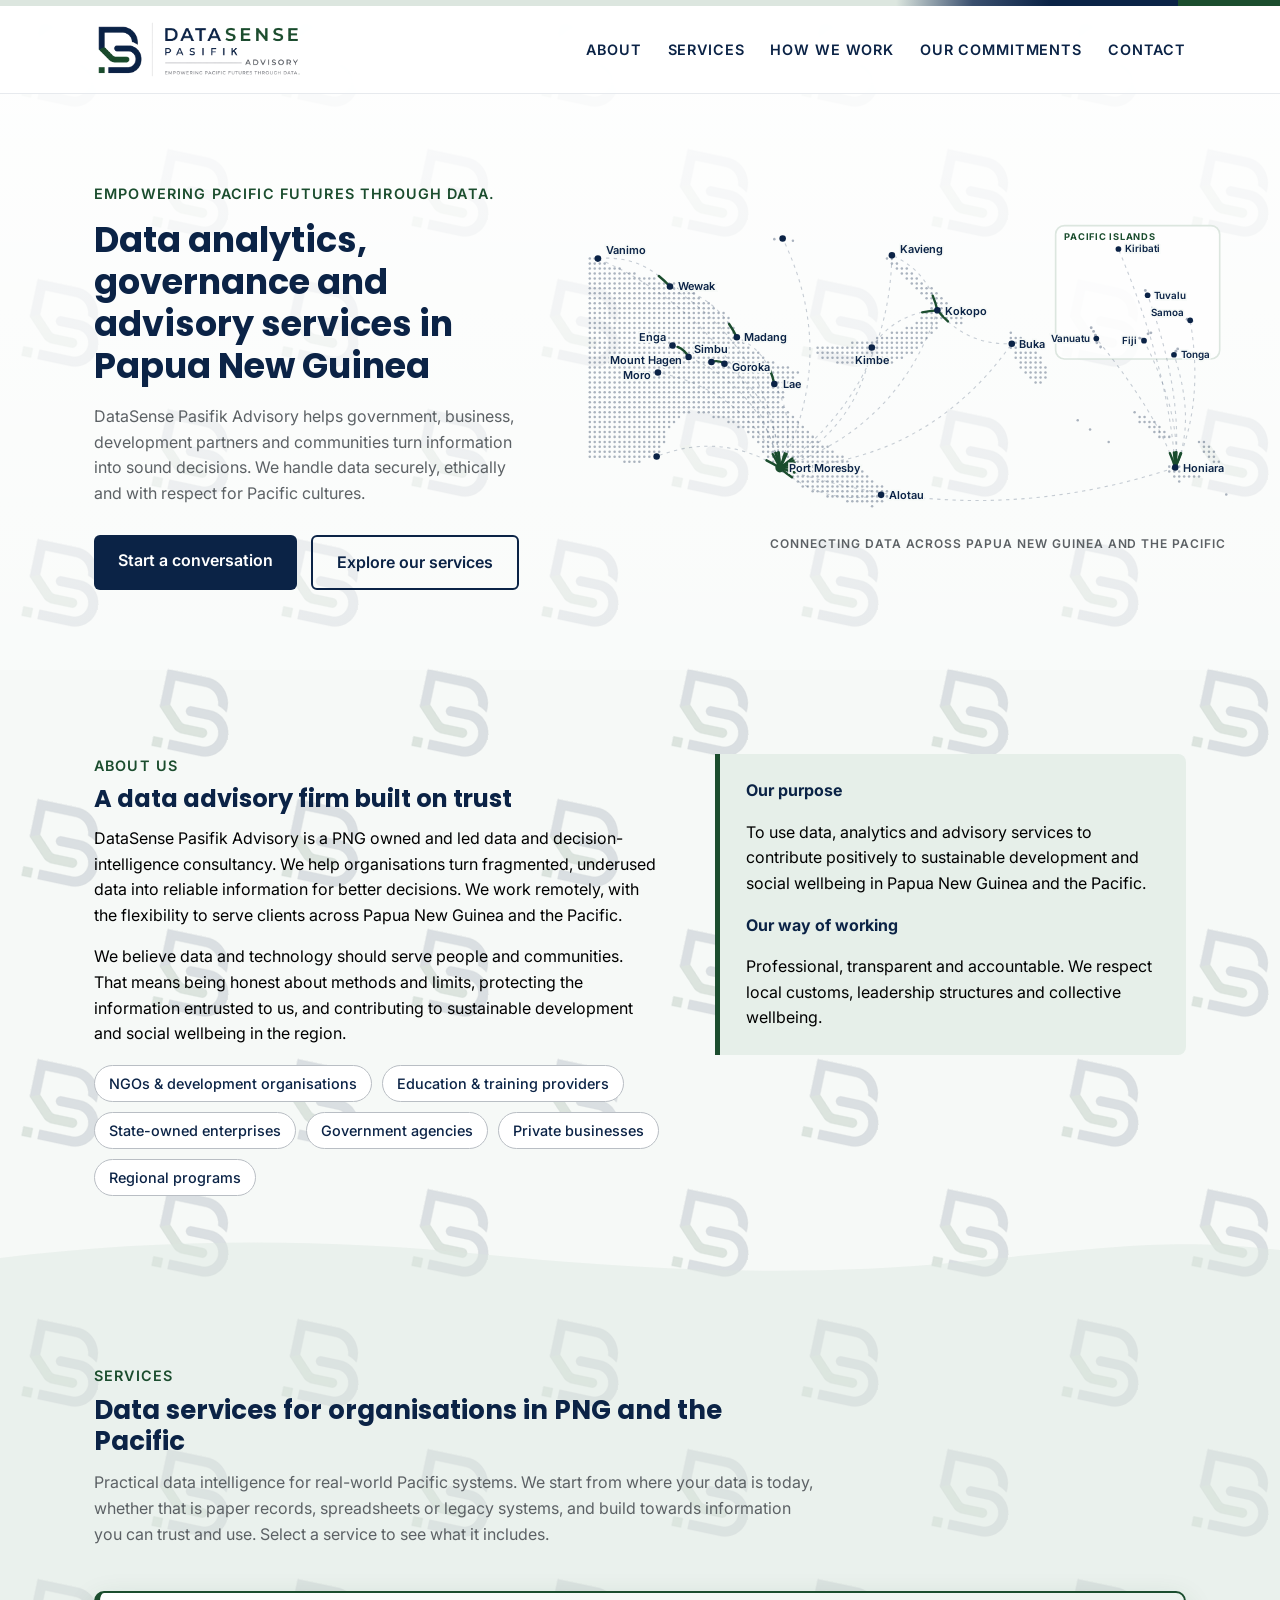
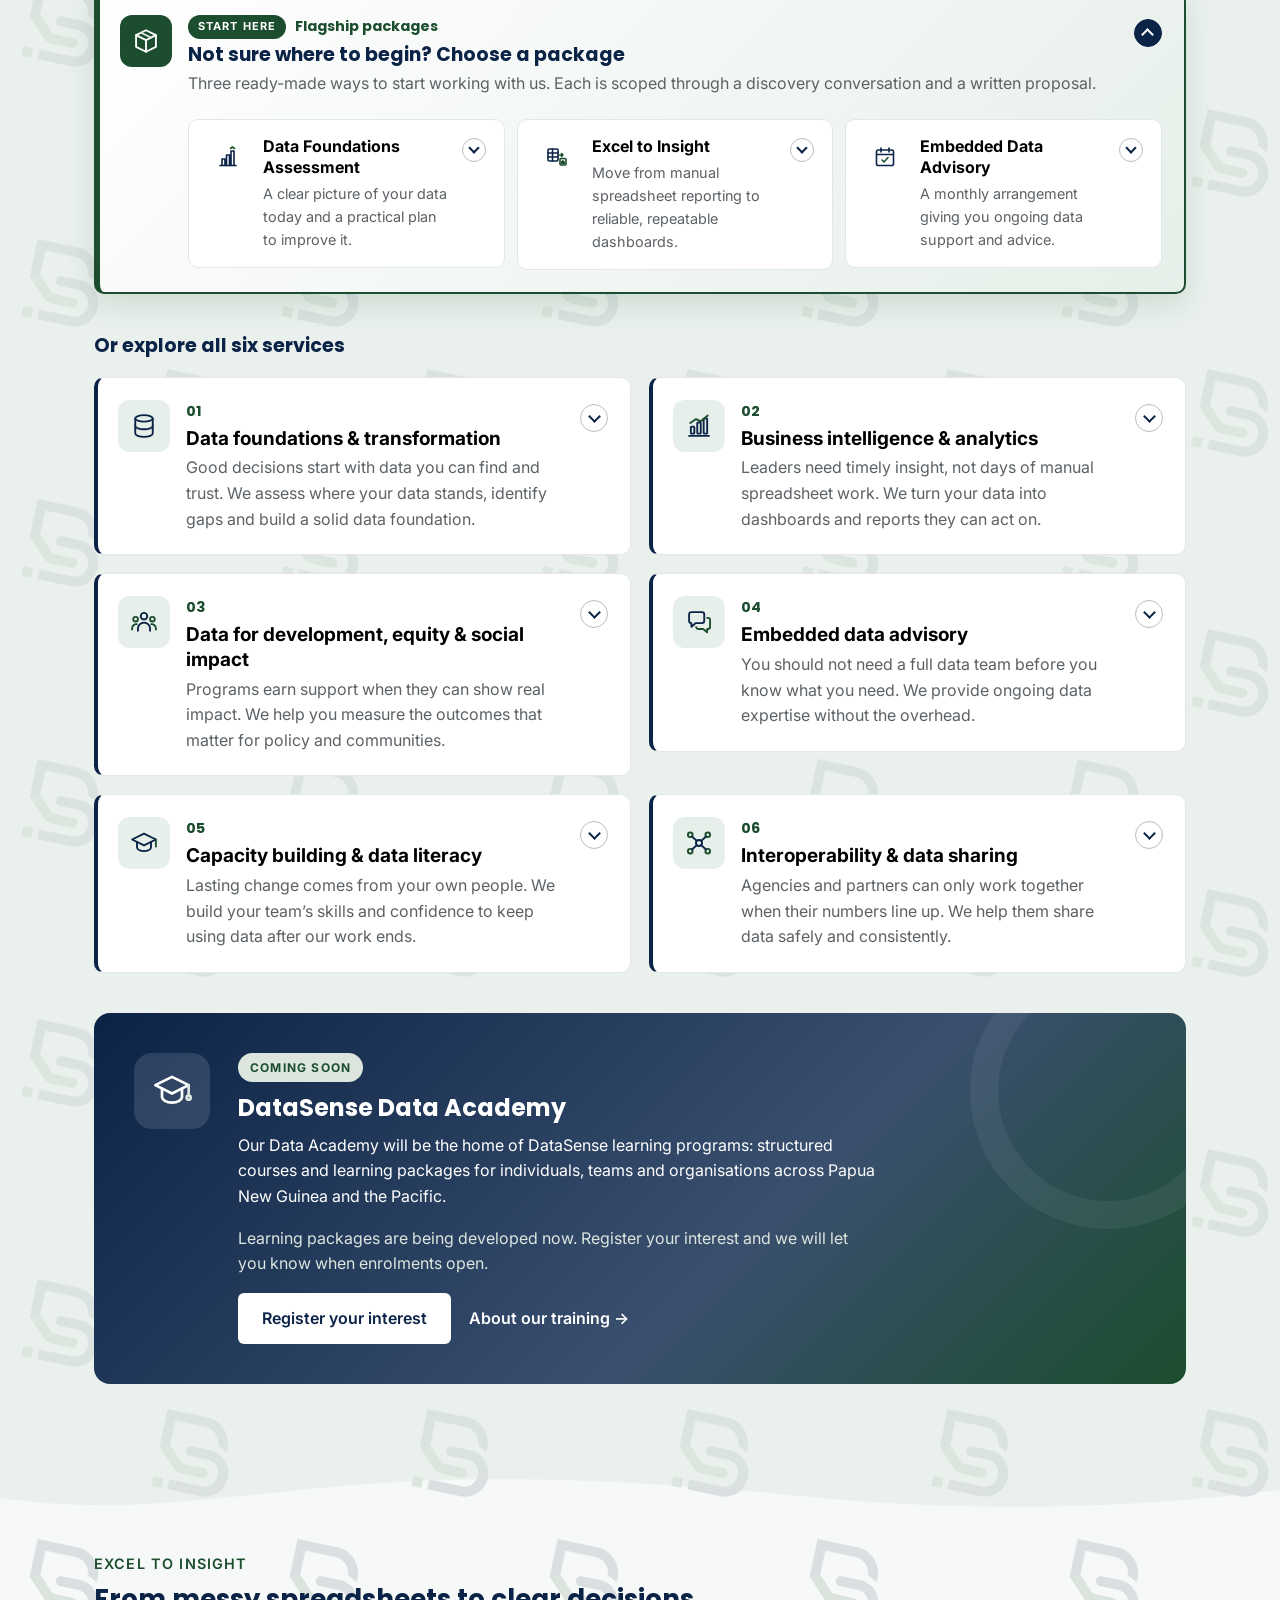
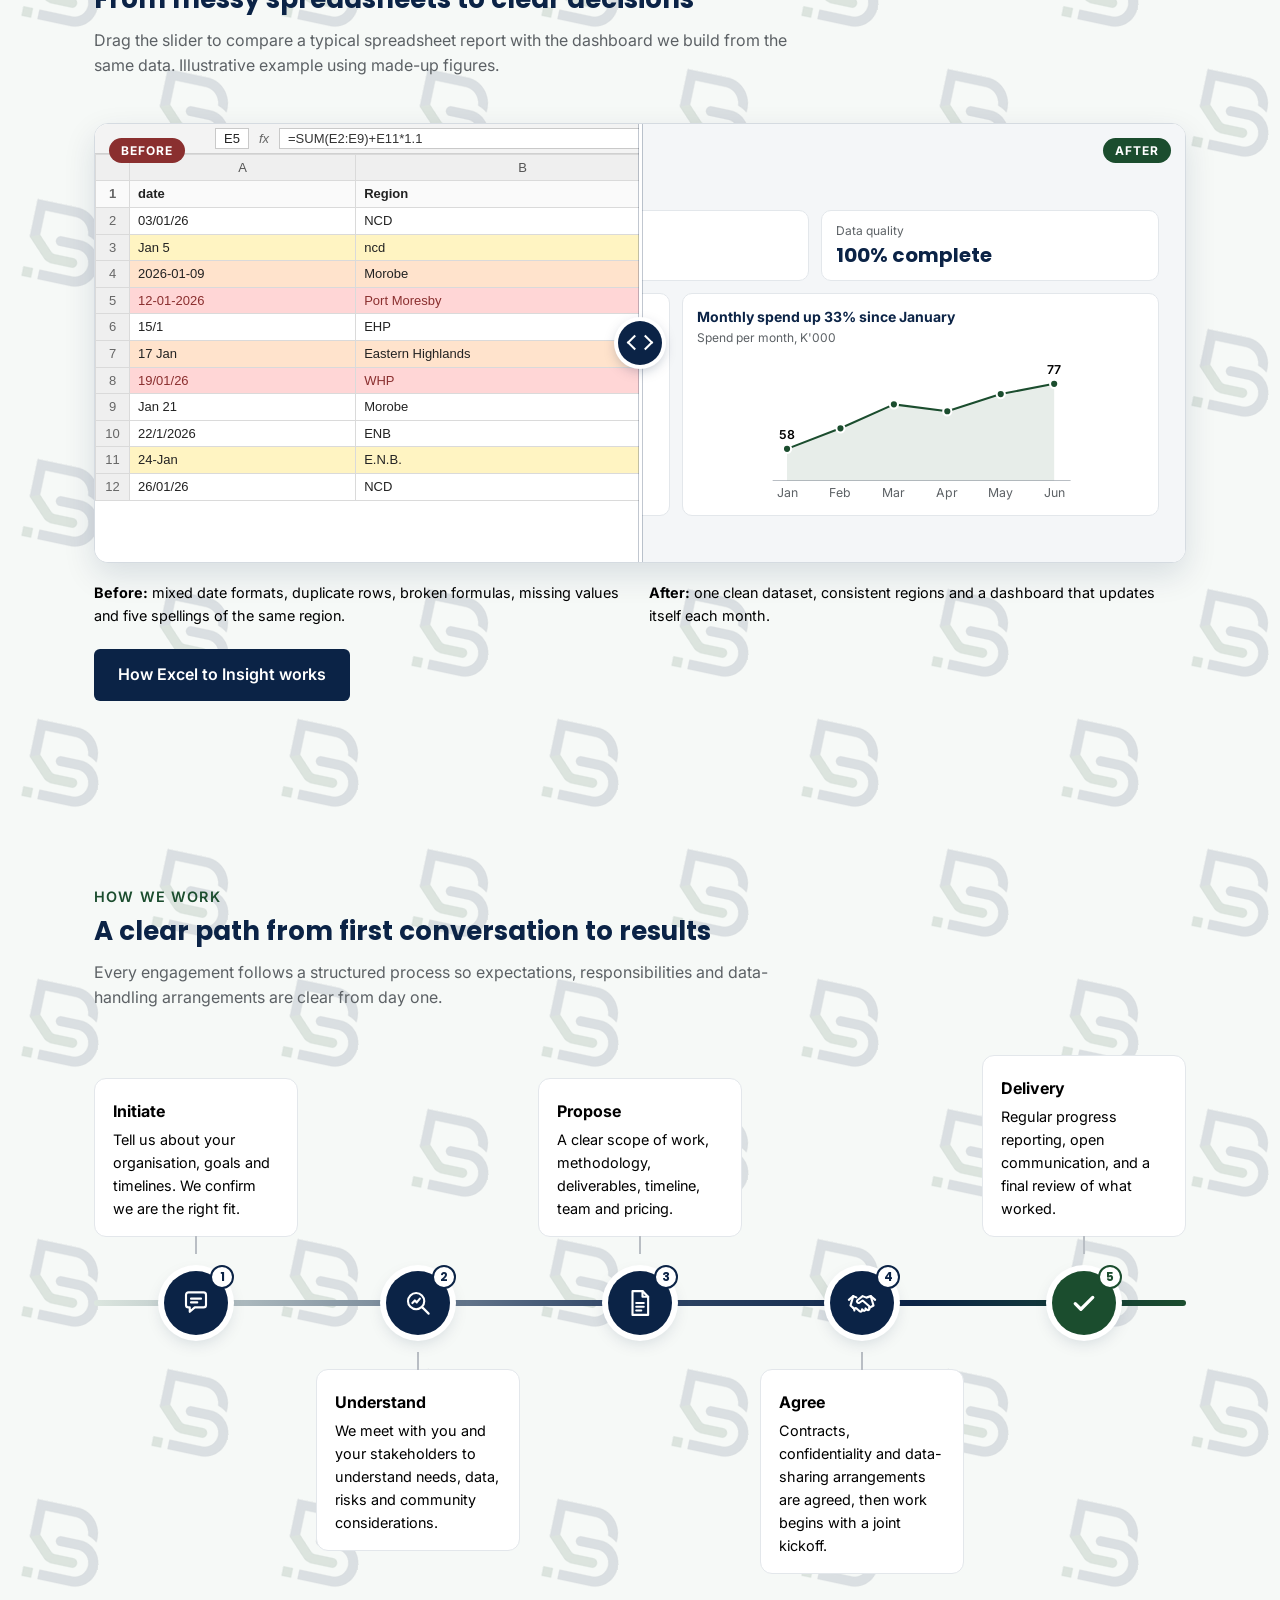
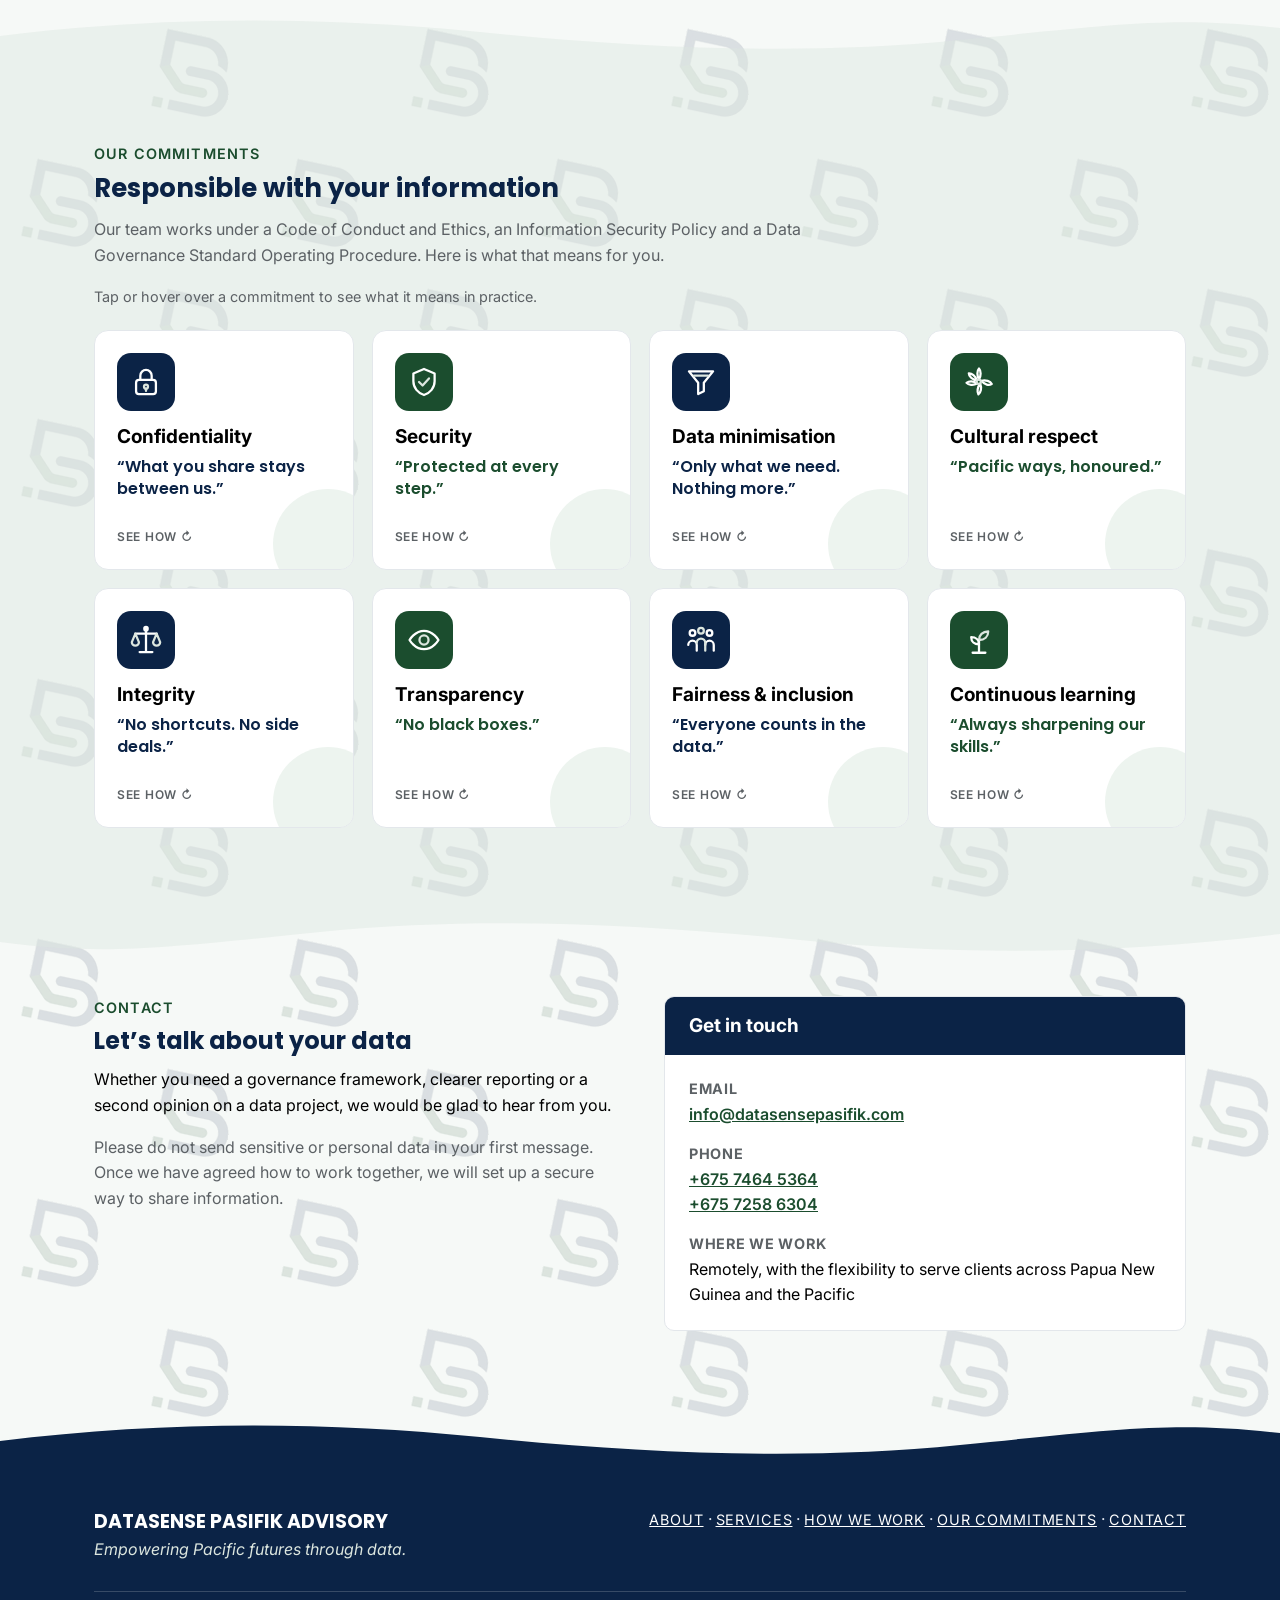
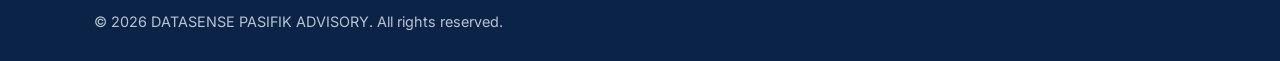
==== commit ea8b475e: "Add more PNG centres and a Pacific Islands inset to the hero map Co-Authored-By: Claude Opus 5.5 <no" ====
--- a/index.html
+++ b/index.html
@@ -174,7 +174,7 @@
         </div>
         </div>
         <div class="hero-visual">
-          <svg class="hero-map" viewBox="0 0 600 283" role="img" aria-label="Stylised map of Papua New Guinea and the Pacific with data connections between Port Moresby and other centres"><g class="mdots"><circle cx="18.1" cy="36.2" r="1.15"/><circle cx="18.1" cy="40.8" r="1.15"/><circle cx="18.1" cy="45.3" r="1.15"/><circle cx="18.1" cy="49.8" r="1.15"/><circle cx="18.1" cy="54.3" r="1.15"/><circle cx="18.1" cy="58.9" r="1.15"/><circle cx="18.1" cy="63.4" r="1.15"/><circle cx="18.1" cy="67.9" r="1.15"/><circle cx="18.1" cy="72.4" r="1.15"/><circle cx="18.1" cy="77.0" r="1.15"/><circle cx="18.1" cy="81.5" r="1.15"/><circle cx="18.1" cy="86.0" r="1.15"/><circle cx="18.1" cy="90.6" r="1.15"/><circle cx="18.1" cy="95.1" r="1.15"/><circle cx="18.1" cy="99.6" r="1.15"/><circle cx="18.1" cy="104.1" r="1.15"/><circle cx="18.1" cy="108.7" r="1.15"/><circle cx="18.1" cy="113.2" r="1.15"/><circle cx="18.1" cy="117.7" r="1.15"/><circle cx="18.1" cy="122.3" r="1.15"/><circle cx="18.1" cy="126.8" r="1.15"/><circle cx="18.1" cy="131.3" r="1.15"/><circle cx="18.1" cy="135.8" r="1.15"/><circle cx="18.1" cy="140.4" r="1.15"/><circle cx="18.1" cy="144.9" r="1.15"/><circle cx="18.1" cy="149.4" r="1.15"/><circle cx="18.1" cy="154.0" r="1.15"/><circle cx="18.1" cy="158.5" r="1.15"/><circle cx="18.1" cy="163.0" r="1.15"/><circle cx="18.1" cy="167.5" r="1.15"/><circle cx="18.1" cy="172.1" r="1.15"/><circle cx="18.1" cy="176.6" r="1.15"/><circle cx="18.1" cy="181.1" r="1.15"/><circle cx="18.1" cy="185.6" r="1.15"/><circle cx="18.1" cy="190.2" r="1.15"/><circle cx="18.1" cy="194.7" r="1.15"/><circle cx="18.1" cy="199.2" r="1.15"/><circle cx="18.1" cy="203.8" r="1.15"/><circle cx="18.1" cy="208.3" r="1.15"/><circle cx="18.1" cy="212.8" r="1.15"/><circle cx="18.1" cy="217.3" r="1.15"/><circle cx="22.6" cy="36.2" r="1.15"/><circle cx="22.6" cy="40.8" r="1.15"/><circle cx="22.6" cy="45.3" r="1.15"/><circle cx="22.6" cy="49.8" r="1.15"/><circle cx="22.6" cy="54.3" r="1.15"/><circle cx="22.6" cy="58.9" r="1.15"/><circle cx="22.6" cy="63.4" r="1.15"/><circle cx="22.6" cy="67.9" r="1.15"/><circle cx="22.6" cy="72.4" r="1.15"/><circle cx="22.6" cy="77.0" r="1.15"/><circle cx="22.6" cy="81.5" r="1.15"/><circle cx="22.6" cy="86.0" r="1.15"/><circle cx="22.6" cy="90.6" r="1.15"/><circle cx="22.6" cy="95.1" r="1.15"/><circle cx="22.6" cy="99.6" r="1.15"/><circle cx="22.6" cy="104.1" r="1.15"/><circle cx="22.6" cy="108.7" r="1.15"/><circle cx="22.6" cy="113.2" r="1.15"/><circle cx="22.6" cy="117.7" r="1.15"/><circle cx="22.6" cy="122.3" r="1.15"/><circle cx="22.6" cy="126.8" r="1.15"/><circle cx="22.6" cy="131.3" r="1.15"/><circle cx="22.6" cy="135.8" r="1.15"/><circle cx="22.6" cy="140.4" r="1.15"/><circle cx="22.6" cy="144.9" r="1.15"/><circle cx="22.6" cy="149.4" r="1.15"/><circle cx="22.6" cy="154.0" r="1.15"/><circle cx="22.6" cy="158.5" r="1.15"/><circle cx="22.6" cy="163.0" r="1.15"/><circle cx="22.6" cy="167.5" r="1.15"/><circle cx="22.6" cy="172.1" r="1.15"/><circle cx="22.6" cy="176.6" r="1.15"/><circle cx="22.6" cy="181.1" r="1.15"/><circle cx="22.6" cy="185.6" r="1.15"/><circle cx="22.6" cy="190.2" r="1.15"/><circle cx="22.6" cy="194.7" r="1.15"/><circle cx="22.6" cy="199.2" r="1.15"/><circle cx="22.6" cy="203.8" r="1.15"/><circle cx="22.6" cy="208.3" r="1.15"/><circle cx="22.6" cy="212.8" r="1.15"/><circle cx="22.6" cy="217.3" r="1.15"/><circle cx="27.2" cy="40.8" r="1.15"/><circle cx="27.2" cy="45.3" r="1.15"/><circle cx="27.2" cy="49.8" r="1.15"/><circle cx="27.2" cy="54.3" r="1.15"/><circle cx="27.2" cy="58.9" r="1.15"/><circle cx="27.2" cy="63.4" r="1.15"/><circle cx="27.2" cy="67.9" r="1.15"/><circle cx="27.2" cy="72.4" r="1.15"/><circle cx="27.2" cy="77.0" r="1.15"/><circle cx="27.2" cy="81.5" r="1.15"/><circle cx="27.2" cy="86.0" r="1.15"/><circle cx="27.2" cy="90.6" r="1.15"/><circle cx="27.2" cy="95.1" r="1.15"/><circle cx="27.2" cy="99.6" r="1.15"/><circle cx="27.2" cy="104.1" r="1.15"/><circle cx="27.2" cy="108.7" r="1.15"/><circle cx="27.2" cy="113.2" r="1.15"/><circle cx="27.2" cy="117.7" r="1.15"/><circle cx="27.2" cy="122.3" r="1.15"/><circle cx="27.2" cy="126.8" r="1.15"/><circle cx="27.2" cy="131.3" r="1.15"/><circle cx="27.2" cy="135.8" r="1.15"/><circle cx="27.2" cy="140.4" r="1.15"/><circle cx="27.2" cy="144.9" r="1.15"/><circle cx="27.2" cy="149.4" r="1.15"/><circle cx="27.2" cy="154.0" r="1.15"/><circle cx="27.2" cy="158.5" r="1.15"/><circle cx="27.2" cy="163.0" r="1.15"/><circle cx="27.2" cy="167.5" r="1.15"/><circle cx="27.2" cy="172.1" r="1.15"/><circle cx="27.2" cy="176.6" r="1.15"/><circle cx="27.2" cy="181.1" r="1.15"/><circle cx="27.2" cy="185.6" r="1.15"/><circle cx="27.2" cy="190.2" r="1.15"/><circle cx="27.2" cy="194.7" r="1.15"/><circle cx="27.2" cy="199.2" r="1.15"/><circle cx="27.2" cy="203.8" r="1.15"/><circle cx="27.2" cy="208.3" r="1.15"/><circle cx="27.2" cy="212.8" r="1.15"/><circle cx="27.2" cy="217.3" r="1.15"/><circle cx="31.7" cy="40.8" r="1.15"/><circle cx="31.7" cy="45.3" r="1.15"/><circle cx="31.7" cy="49.8" r="1.15"/><circle cx="31.7" cy="54.3" r="1.15"/><circle cx="31.7" cy="58.9" r="1.15"/><circle cx="31.7" cy="63.4" r="1.15"/><circle cx="31.7" cy="67.9" r="1.15"/><circle cx="31.7" cy="72.4" r="1.15"/><circle cx="31.7" cy="77.0" r="1.15"/><circle cx="31.7" cy="81.5" r="1.15"/><circle cx="31.7" cy="86.0" r="1.15"/><circle cx="31.7" cy="90.6" r="1.15"/><circle cx="31.7" cy="95.1" r="1.15"/><circle cx="31.7" cy="99.6" r="1.15"/><circle cx="31.7" cy="104.1" r="1.15"/><circle cx="31.7" cy="108.7" r="1.15"/><circle cx="31.7" cy="113.2" r="1.15"/><circle cx="31.7" cy="117.7" r="1.15"/><circle cx="31.7" cy="122.3" r="1.15"/><circle cx="31.7" cy="126.8" r="1.15"/><circle cx="31.7" cy="131.3" r="1.15"/><circle cx="31.7" cy="135.8" r="1.15"/><circle cx="31.7" cy="140.4" r="1.15"/><circle cx="31.7" cy="144.9" r="1.15"/><circle cx="31.7" cy="149.4" r="1.15"/><circle cx="31.7" cy="154.0" r="1.15"/><circle cx="31.7" cy="158.5" r="1.15"/><circle cx="31.7" cy="163.0" r="1.15"/><circle cx="31.7" cy="167.5" r="1.15"/><circle cx="31.7" cy="172.1" r="1.15"/><circle cx="31.7" cy="176.6" r="1.15"/><circle cx="31.7" cy="181.1" r="1.15"/><circle cx="31.7" cy="185.6" r="1.15"/><circle cx="31.7" cy="190.2" r="1.15"/><circle cx="31.7" cy="194.7" r="1.15"/><circle cx="31.7" cy="199.2" r="1.15"/><circle cx="31.7" cy="203.8" r="1.15"/><circle cx="31.7" cy="208.3" r="1.15"/><circle cx="31.7" cy="212.8" r="1.15"/><circle cx="31.7" cy="217.3" r="1.15"/><circle cx="36.2" cy="45.3" r="1.15"/><circle cx="36.2" cy="49.8" r="1.15"/><circle cx="36.2" cy="54.3" r="1.15"/><circle cx="36.2" cy="58.9" r="1.15"/><circle cx="36.2" cy="63.4" r="1.15"/><circle cx="36.2" cy="67.9" r="1.15"/><circle cx="36.2" cy="72.4" r="1.15"/><circle cx="36.2" cy="77.0" r="1.15"/><circle cx="36.2" cy="81.5" r="1.15"/><circle cx="36.2" cy="86.0" r="1.15"/><circle cx="36.2" cy="90.6" r="1.15"/><circle cx="36.2" cy="95.1" r="1.15"/><circle cx="36.2" cy="99.6" r="1.15"/><circle cx="36.2" cy="104.1" r="1.15"/><circle cx="36.2" cy="108.7" r="1.15"/><circle cx="36.2" cy="113.2" r="1.15"/><circle cx="36.2" cy="117.7" r="1.15"/><circle cx="36.2" cy="122.3" r="1.15"/><circle cx="36.2" cy="126.8" r="1.15"/><circle cx="36.2" cy="131.3" r="1.15"/><circle cx="36.2" cy="135.8" r="1.15"/><circle cx="36.2" cy="140.4" r="1.15"/><circle cx="36.2" cy="144.9" r="1.15"/><circle cx="36.2" cy="149.4" r="1.15"/><circle cx="36.2" cy="154.0" r="1.15"/><circle cx="36.2" cy="158.5" r="1.15"/><circle cx="36.2" cy="163.0" r="1.15"/><circle cx="36.2" cy="167.5" r="1.15"/><circle cx="36.2" cy="172.1" r="1.15"/><circle cx="36.2" cy="176.6" r="1.15"/><circle cx="36.2" cy="181.1" r="1.15"/><circle cx="36.2" cy="185.6" r="1.15"/><circle cx="36.2" cy="190.2" r="1.15"/><circle cx="36.2" cy="194.7" r="1.15"/><circle cx="36.2" cy="199.2" r="1.15"/><circle cx="36.2" cy="203.8" r="1.15"/><circle cx="36.2" cy="208.3" r="1.15"/><circle cx="36.2" cy="212.8" r="1.15"/><circle cx="36.2" cy="217.3" r="1.15"/><circle cx="40.8" cy="45.3" r="1.15"/><circle cx="40.8" cy="49.8" r="1.15"/><circle cx="40.8" cy="54.3" r="1.15"/><circle cx="40.8" cy="58.9" r="1.15"/><circle cx="40.8" cy="63.4" r="1.15"/><circle cx="40.8" cy="67.9" r="1.15"/><circle cx="40.8" cy="72.4" r="1.15"/><circle cx="40.8" cy="77.0" r="1.15"/><circle cx="40.8" cy="81.5" r="1.15"/><circle cx="40.8" cy="86.0" r="1.15"/><circle cx="40.8" cy="90.6" r="1.15"/><circle cx="40.8" cy="95.1" r="1.15"/><circle cx="40.8" cy="99.6" r="1.15"/><circle cx="40.8" cy="104.1" r="1.15"/><circle cx="40.8" cy="108.7" r="1.15"/><circle cx="40.8" cy="113.2" r="1.15"/><circle cx="40.8" cy="117.7" r="1.15"/><circle cx="40.8" cy="122.3" r="1.15"/><circle cx="40.8" cy="126.8" r="1.15"/><circle cx="40.8" cy="131.3" r="1.15"/><circle cx="40.8" cy="135.8" r="1.15"/><circle cx="40.8" cy="140.4" r="1.15"/><circle cx="40.8" cy="144.9" r="1.15"/><circle cx="40.8" cy="149.4" r="1.15"/><circle cx="40.8" cy="154.0" r="1.15"/><circle cx="40.8" cy="158.5" r="1.15"/><circle cx="40.8" cy="163.0" r="1.15"/><circle cx="40.8" cy="167.5" r="1.15"/><circle cx="40.8" cy="172.1" r="1.15"/><circle cx="40.8" cy="176.6" r="1.15"/><circle cx="40.8" cy="181.1" r="1.15"/><circle cx="40.8" cy="185.6" r="1.15"/><circle cx="40.8" cy="190.2" r="1.15"/><circle cx="40.8" cy="194.7" r="1.15"/><circle cx="40.8" cy="199.2" r="1.15"/><circle cx="40.8" cy="203.8" r="1.15"/><circle cx="40.8" cy="208.3" r="1.15"/><circle cx="40.8" cy="212.8" r="1.15"/><circle cx="40.8" cy="217.3" r="1.15"/><circle cx="45.3" cy="45.3" r="1.15"/><circle cx="45.3" cy="49.8" r="1.15"/><circle cx="45.3" cy="54.3" r="1.15"/><circle cx="45.3" cy="58.9" r="1.15"/><circle cx="45.3" cy="63.4" r="1.15"/><circle cx="45.3" cy="67.9" r="1.15"/><circle cx="45.3" cy="72.4" r="1.15"/><circle cx="45.3" cy="77.0" r="1.15"/><circle cx="45.3" cy="81.5" r="1.15"/><circle cx="45.3" cy="86.0" r="1.15"/><circle cx="45.3" cy="90.6" r="1.15"/><circle cx="45.3" cy="95.1" r="1.15"/><circle cx="45.3" cy="99.6" r="1.15"/><circle cx="45.3" cy="104.1" r="1.15"/><circle cx="45.3" cy="108.7" r="1.15"/><circle cx="45.3" cy="113.2" r="1.15"/><circle cx="45.3" cy="117.7" r="1.15"/><circle cx="45.3" cy="122.3" r="1.15"/><circle cx="45.3" cy="126.8" r="1.15"/><circle cx="45.3" cy="131.3" r="1.15"/><circle cx="45.3" cy="135.8" r="1.15"/><circle cx="45.3" cy="140.4" r="1.15"/><circle cx="45.3" cy="144.9" r="1.15"/><circle cx="45.3" cy="149.4" r="1.15"/><circle cx="45.3" cy="154.0" r="1.15"/><circle cx="45.3" cy="158.5" r="1.15"/><circle cx="45.3" cy="163.0" r="1.15"/><circle cx="45.3" cy="167.5" r="1.15"/><circle cx="45.3" cy="172.1" r="1.15"/><circle cx="45.3" cy="176.6" r="1.15"/><circle cx="45.3" cy="181.1" r="1.15"/><circle cx="45.3" cy="185.6" r="1.15"/><circle cx="45.3" cy="190.2" r="1.15"/><circle cx="45.3" cy="194.7" r="1.15"/><circle cx="45.3" cy="199.2" r="1.15"/><circle cx="45.3" cy="203.8" r="1.15"/><circle cx="45.3" cy="208.3" r="1.15"/><circle cx="45.3" cy="212.8" r="1.15"/><circle cx="45.3" cy="217.3" r="1.15"/><circle cx="49.8" cy="49.8" r="1.15"/><circle cx="49.8" cy="54.3" r="1.15"/><circle cx="49.8" cy="58.9" r="1.15"/><circle cx="49.8" cy="63.4" r="1.15"/><circle cx="49.8" cy="67.9" r="1.15"/><circle cx="49.8" cy="72.4" r="1.15"/><circle cx="49.8" cy="77.0" r="1.15"/><circle cx="49.8" cy="81.5" r="1.15"/><circle cx="49.8" cy="86.0" r="1.15"/><circle cx="49.8" cy="90.6" r="1.15"/><circle cx="49.8" cy="95.1" r="1.15"/><circle cx="49.8" cy="99.6" r="1.15"/><circle cx="49.8" cy="104.1" r="1.15"/><circle cx="49.8" cy="108.7" r="1.15"/><circle cx="49.8" cy="113.2" r="1.15"/><circle cx="49.8" cy="117.7" r="1.15"/><circle cx="49.8" cy="122.3" r="1.15"/><circle cx="49.8" cy="126.8" r="1.15"/><circle cx="49.8" cy="131.3" r="1.15"/><circle cx="49.8" cy="135.8" r="1.15"/><circle cx="49.8" cy="140.4" r="1.15"/><circle cx="49.8" cy="144.9" r="1.15"/><circle cx="49.8" cy="149.4" r="1.15"/><circle cx="49.8" cy="154.0" r="1.15"/><circle cx="49.8" cy="158.5" r="1.15"/><circle cx="49.8" cy="163.0" r="1.15"/><circle cx="49.8" cy="167.5" r="1.15"/><circle cx="49.8" cy="172.1" r="1.15"/><circle cx="49.8" cy="176.6" r="1.15"/><circle cx="49.8" cy="181.1" r="1.15"/><circle cx="49.8" cy="185.6" r="1.15"/><circle cx="49.8" cy="190.2" r="1.15"/><circle cx="49.8" cy="194.7" r="1.15"/><circle cx="49.8" cy="199.2" r="1.15"/><circle cx="49.8" cy="203.8" r="1.15"/><circle cx="49.8" cy="208.3" r="1.15"/><circle cx="49.8" cy="212.8" r="1.15"/><circle cx="49.8" cy="217.3" r="1.15"/><circle cx="49.8" cy="221.9" r="1.15"/><circle cx="54.3" cy="49.8" r="1.15"/><circle cx="54.3" cy="54.3" r="1.15"/><circle cx="54.3" cy="58.9" r="1.15"/><circle cx="54.3" cy="63.4" r="1.15"/><circle cx="54.3" cy="67.9" r="1.15"/><circle cx="54.3" cy="72.4" r="1.15"/><circle cx="54.3" cy="77.0" r="1.15"/><circle cx="54.3" cy="81.5" r="1.15"/><circle cx="54.3" cy="86.0" r="1.15"/><circle cx="54.3" cy="90.6" r="1.15"/><circle cx="54.3" cy="95.1" r="1.15"/><circle cx="54.3" cy="99.6" r="1.15"/><circle cx="54.3" cy="104.1" r="1.15"/><circle cx="54.3" cy="108.7" r="1.15"/><circle cx="54.3" cy="113.2" r="1.15"/><circle cx="54.3" cy="117.7" r="1.15"/><circle cx="54.3" cy="122.3" r="1.15"/><circle cx="54.3" cy="126.8" r="1.15"/><circle cx="54.3" cy="131.3" r="1.15"/><circle cx="54.3" cy="135.8" r="1.15"/><circle cx="54.3" cy="140.4" r="1.15"/><circle cx="54.3" cy="144.9" r="1.15"/><circle cx="54.3" cy="149.4" r="1.15"/><circle cx="54.3" cy="154.0" r="1.15"/><circle cx="54.3" cy="158.5" r="1.15"/><circle cx="54.3" cy="163.0" r="1.15"/><circle cx="54.3" cy="167.5" r="1.15"/><circle cx="54.3" cy="172.1" r="1.15"/><circle cx="54.3" cy="176.6" r="1.15"/><circle cx="54.3" cy="181.1" r="1.15"/><circle cx="54.3" cy="185.6" r="1.15"/><circle cx="54.3" cy="190.2" r="1.15"/><circle cx="54.3" cy="194.7" r="1.15"/><circle cx="54.3" cy="199.2" r="1.15"/><circle cx="54.3" cy="203.8" r="1.15"/><circle cx="54.3" cy="208.3" r="1.15"/><circle cx="54.3" cy="212.8" r="1.15"/><circle cx="54.3" cy="217.3" r="1.15"/><circle cx="54.3" cy="221.9" r="1.15"/><circle cx="58.9" cy="49.8" r="1.15"/><circle cx="58.9" cy="54.3" r="1.15"/><circle cx="58.9" cy="58.9" r="1.15"/><circle cx="58.9" cy="63.4" r="1.15"/><circle cx="58.9" cy="67.9" r="1.15"/><circle cx="58.9" cy="72.4" r="1.15"/><circle cx="58.9" cy="77.0" r="1.15"/><circle cx="58.9" cy="81.5" r="1.15"/><circle cx="58.9" cy="86.0" r="1.15"/><circle cx="58.9" cy="90.6" r="1.15"/><circle cx="58.9" cy="95.1" r="1.15"/><circle cx="58.9" cy="99.6" r="1.15"/><circle cx="58.9" cy="104.1" r="1.15"/><circle cx="58.9" cy="108.7" r="1.15"/><circle cx="58.9" cy="113.2" r="1.15"/><circle cx="58.9" cy="117.7" r="1.15"/><circle cx="58.9" cy="122.3" r="1.15"/><circle cx="58.9" cy="126.8" r="1.15"/><circle cx="58.9" cy="131.3" r="1.15"/><circle cx="58.9" cy="135.8" r="1.15"/><circle cx="58.9" cy="140.4" r="1.15"/><circle cx="58.9" cy="144.9" r="1.15"/><circle cx="58.9" cy="149.4" r="1.15"/><circle cx="58.9" cy="154.0" r="1.15"/><circle cx="58.9" cy="158.5" r="1.15"/><circle cx="58.9" cy="163.0" r="1.15"/><circle cx="58.9" cy="167.5" r="1.15"/><circle cx="58.9" cy="172.1" r="1.15"/><circle cx="58.9" cy="176.6" r="1.15"/><circle cx="58.9" cy="181.1" r="1.15"/><circle cx="58.9" cy="185.6" r="1.15"/><circle cx="58.9" cy="190.2" r="1.15"/><circle cx="58.9" cy="194.7" r="1.15"/><circle cx="58.9" cy="199.2" r="1.15"/><circle cx="58.9" cy="203.8" r="1.15"/><circle cx="58.9" cy="208.3" r="1.15"/><circle cx="58.9" cy="212.8" r="1.15"/><circle cx="58.9" cy="217.3" r="1.15"/><circle cx="58.9" cy="221.9" r="1.15"/><circle cx="63.4" cy="54.3" r="1.15"/><circle cx="63.4" cy="58.9" r="1.15"/><circle cx="63.4" cy="63.4" r="1.15"/><circle cx="63.4" cy="67.9" r="1.15"/><circle cx="63.4" cy="72.4" r="1.15"/><circle cx="63.4" cy="77.0" r="1.15"/><circle cx="63.4" cy="81.5" r="1.15"/><circle cx="63.4" cy="86.0" r="1.15"/><circle cx="63.4" cy="90.6" r="1.15"/><circle cx="63.4" cy="95.1" r="1.15"/><circle cx="63.4" cy="99.6" r="1.15"/><circle cx="63.4" cy="104.1" r="1.15"/><circle cx="63.4" cy="108.7" r="1.15"/><circle cx="63.4" cy="113.2" r="1.15"/><circle cx="63.4" cy="117.7" r="1.15"/><circle cx="63.4" cy="122.3" r="1.15"/><circle cx="63.4" cy="126.8" r="1.15"/><circle cx="63.4" cy="131.3" r="1.15"/><circle cx="63.4" cy="135.8" r="1.15"/><circle cx="63.4" cy="140.4" r="1.15"/><circle cx="63.4" cy="144.9" r="1.15"/><circle cx="63.4" cy="149.4" r="1.15"/><circle cx="63.4" cy="154.0" r="1.15"/><circle cx="63.4" cy="158.5" r="1.15"/><circle cx="63.4" cy="163.0" r="1.15"/><circle cx="63.4" cy="167.5" r="1.15"/><circle cx="63.4" cy="172.1" r="1.15"/><circle cx="63.4" cy="176.6" r="1.15"/><circle cx="63.4" cy="181.1" r="1.15"/><circle cx="63.4" cy="185.6" r="1.15"/><circle cx="63.4" cy="190.2" r="1.15"/><circle cx="63.4" cy="194.7" r="1.15"/><circle cx="63.4" cy="199.2" r="1.15"/><circle cx="63.4" cy="203.8" r="1.15"/><circle cx="63.4" cy="208.3" r="1.15"/><circle cx="63.4" cy="212.8" r="1.15"/><circle cx="63.4" cy="217.3" r="1.15"/><circle cx="63.4" cy="221.9" r="1.15"/><circle cx="67.9" cy="54.3" r="1.15"/><circle cx="67.9" cy="58.9" r="1.15"/><circle cx="67.9" cy="63.4" r="1.15"/><circle cx="67.9" cy="67.9" r="1.15"/><circle cx="67.9" cy="72.4" r="1.15"/><circle cx="67.9" cy="77.0" r="1.15"/><circle cx="67.9" cy="81.5" r="1.15"/><circle cx="67.9" cy="86.0" r="1.15"/><circle cx="67.9" cy="90.6" r="1.15"/><circle cx="67.9" cy="95.1" r="1.15"/><circle cx="67.9" cy="99.6" r="1.15"/><circle cx="67.9" cy="104.1" r="1.15"/><circle cx="67.9" cy="108.7" r="1.15"/><circle cx="67.9" cy="113.2" r="1.15"/><circle cx="67.9" cy="117.7" r="1.15"/><circle cx="67.9" cy="122.3" r="1.15"/><circle cx="67.9" cy="126.8" r="1.15"/><circle cx="67.9" cy="131.3" r="1.15"/><circle cx="67.9" cy="135.8" r="1.15"/><circle cx="67.9" cy="140.4" r="1.15"/><circle cx="67.9" cy="144.9" r="1.15"/><circle cx="67.9" cy="149.4" r="1.15"/><circle cx="67.9" cy="154.0" r="1.15"/><circle cx="67.9" cy="158.5" r="1.15"/><circle cx="67.9" cy="163.0" r="1.15"/><circle cx="67.9" cy="167.5" r="1.15"/><circle cx="67.9" cy="172.1" r="1.15"/><circle cx="67.9" cy="176.6" r="1.15"/><circle cx="67.9" cy="181.1" r="1.15"/><circle cx="67.9" cy="185.6" r="1.15"/><circle cx="67.9" cy="190.2" r="1.15"/><circle cx="67.9" cy="194.7" r="1.15"/><circle cx="67.9" cy="199.2" r="1.15"/><circle cx="67.9" cy="203.8" r="1.15"/><circle cx="67.9" cy="208.3" r="1.15"/><circle cx="67.9" cy="212.8" r="1.15"/><circle cx="67.9" cy="217.3" r="1.15"/><circle cx="72.5" cy="54.3" r="1.15"/><circle cx="72.5" cy="58.9" r="1.15"/><circle cx="72.5" cy="63.4" r="1.15"/><circle cx="72.5" cy="67.9" r="1.15"/><circle cx="72.5" cy="72.4" r="1.15"/><circle cx="72.5" cy="77.0" r="1.15"/><circle cx="72.5" cy="81.5" r="1.15"/><circle cx="72.5" cy="86.0" r="1.15"/><circle cx="72.5" cy="90.6" r="1.15"/><circle cx="72.5" cy="95.1" r="1.15"/><circle cx="72.5" cy="99.6" r="1.15"/><circle cx="72.5" cy="104.1" r="1.15"/><circle cx="72.5" cy="108.7" r="1.15"/><circle cx="72.5" cy="113.2" r="1.15"/><circle cx="72.5" cy="117.7" r="1.15"/><circle cx="72.5" cy="122.3" r="1.15"/><circle cx="72.5" cy="126.8" r="1.15"/><circle cx="72.5" cy="131.3" r="1.15"/><circle cx="72.5" cy="135.8" r="1.15"/><circle cx="72.5" cy="140.4" r="1.15"/><circle cx="72.5" cy="144.9" r="1.15"/><circle cx="72.5" cy="149.4" r="1.15"/><circle cx="72.5" cy="154.0" r="1.15"/><circle cx="72.5" cy="158.5" r="1.15"/><circle cx="72.5" cy="163.0" r="1.15"/><circle cx="72.5" cy="167.5" r="1.15"/><circle cx="72.5" cy="172.1" r="1.15"/><circle cx="72.5" cy="176.6" r="1.15"/><circle cx="72.5" cy="181.1" r="1.15"/><circle cx="72.5" cy="185.6" r="1.15"/><circle cx="72.5" cy="190.2" r="1.15"/><circle cx="72.5" cy="194.7" r="1.15"/><circle cx="72.5" cy="199.2" r="1.15"/><circle cx="72.5" cy="203.8" r="1.15"/><circle cx="72.5" cy="208.3" r="1.15"/><circle cx="72.5" cy="212.8" r="1.15"/><circle cx="72.5" cy="217.3" r="1.15"/><circle cx="77.0" cy="54.3" r="1.15"/><circle cx="77.0" cy="58.9" r="1.15"/><circle cx="77.0" cy="63.4" r="1.15"/><circle cx="77.0" cy="67.9" r="1.15"/><circle cx="77.0" cy="72.4" r="1.15"/><circle cx="77.0" cy="77.0" r="1.15"/><circle cx="77.0" cy="81.5" r="1.15"/><circle cx="77.0" cy="86.0" r="1.15"/><circle cx="77.0" cy="90.6" r="1.15"/><circle cx="77.0" cy="95.1" r="1.15"/><circle cx="77.0" cy="99.6" r="1.15"/><circle cx="77.0" cy="104.1" r="1.15"/><circle cx="77.0" cy="108.7" r="1.15"/><circle cx="77.0" cy="113.2" r="1.15"/><circle cx="77.0" cy="117.7" r="1.15"/><circle cx="77.0" cy="122.3" r="1.15"/><circle cx="77.0" cy="126.8" r="1.15"/><circle cx="77.0" cy="131.3" r="1.15"/><circle cx="77.0" cy="135.8" r="1.15"/><circle cx="77.0" cy="140.4" r="1.15"/><circle cx="77.0" cy="144.9" r="1.15"/><circle cx="77.0" cy="149.4" r="1.15"/><circle cx="77.0" cy="154.0" r="1.15"/><circle cx="77.0" cy="158.5" r="1.15"/><circle cx="77.0" cy="163.0" r="1.15"/><circle cx="77.0" cy="167.5" r="1.15"/><circle cx="77.0" cy="172.1" r="1.15"/><circle cx="77.0" cy="176.6" r="1.15"/><circle cx="77.0" cy="181.1" r="1.15"/><circle cx="77.0" cy="185.6" r="1.15"/><circle cx="77.0" cy="190.2" r="1.15"/><circle cx="77.0" cy="194.7" r="1.15"/><circle cx="77.0" cy="199.2" r="1.15"/><circle cx="77.0" cy="203.8" r="1.15"/><circle cx="77.0" cy="208.3" r="1.15"/><circle cx="77.0" cy="212.8" r="1.15"/><circle cx="81.5" cy="58.9" r="1.15"/><circle cx="81.5" cy="63.4" r="1.15"/><circle cx="81.5" cy="67.9" r="1.15"/><circle cx="81.5" cy="72.4" r="1.15"/><circle cx="81.5" cy="77.0" r="1.15"/><circle cx="81.5" cy="81.5" r="1.15"/><circle cx="81.5" cy="86.0" r="1.15"/><circle cx="81.5" cy="90.6" r="1.15"/><circle cx="81.5" cy="95.1" r="1.15"/><circle cx="81.5" cy="99.6" r="1.15"/><circle cx="81.5" cy="104.1" r="1.15"/><circle cx="81.5" cy="108.7" r="1.15"/><circle cx="81.5" cy="113.2" r="1.15"/><circle cx="81.5" cy="117.7" r="1.15"/><circle cx="81.5" cy="122.3" r="1.15"/><circle cx="81.5" cy="126.8" r="1.15"/><circle cx="81.5" cy="131.3" r="1.15"/><circle cx="81.5" cy="135.8" r="1.15"/><circle cx="81.5" cy="140.4" r="1.15"/><circle cx="81.5" cy="144.9" r="1.15"/><circle cx="81.5" cy="149.4" r="1.15"/><circle cx="81.5" cy="154.0" r="1.15"/><circle cx="81.5" cy="158.5" r="1.15"/><circle cx="81.5" cy="163.0" r="1.15"/><circle cx="81.5" cy="167.5" r="1.15"/><circle cx="81.5" cy="172.1" r="1.15"/><circle cx="81.5" cy="176.6" r="1.15"/><circle cx="81.5" cy="181.1" r="1.15"/><circle cx="81.5" cy="185.6" r="1.15"/><circle cx="81.5" cy="190.2" r="1.15"/><circle cx="81.5" cy="194.7" r="1.15"/><circle cx="81.5" cy="199.2" r="1.15"/><circle cx="81.5" cy="203.8" r="1.15"/><circle cx="81.5" cy="208.3" r="1.15"/><circle cx="81.5" cy="212.8" r="1.15"/><circle cx="86.0" cy="58.9" r="1.15"/><circle cx="86.0" cy="63.4" r="1.15"/><circle cx="86.0" cy="67.9" r="1.15"/><circle cx="86.0" cy="72.4" r="1.15"/><circle cx="86.0" cy="77.0" r="1.15"/><circle cx="86.0" cy="81.5" r="1.15"/><circle cx="86.0" cy="86.0" r="1.15"/><circle cx="86.0" cy="90.6" r="1.15"/><circle cx="86.0" cy="95.1" r="1.15"/><circle cx="86.0" cy="99.6" r="1.15"/><circle cx="86.0" cy="104.1" r="1.15"/><circle cx="86.0" cy="108.7" r="1.15"/><circle cx="86.0" cy="113.2" r="1.15"/><circle cx="86.0" cy="117.7" r="1.15"/><circle cx="86.0" cy="122.3" r="1.15"/><circle cx="86.0" cy="126.8" r="1.15"/><circle cx="86.0" cy="131.3" r="1.15"/><circle cx="86.0" cy="135.8" r="1.15"/><circle cx="86.0" cy="140.4" r="1.15"/><circle cx="86.0" cy="144.9" r="1.15"/><circle cx="86.0" cy="149.4" r="1.15"/><circle cx="86.0" cy="154.0" r="1.15"/><circle cx="86.0" cy="158.5" r="1.15"/><circle cx="86.0" cy="163.0" r="1.15"/><circle cx="86.0" cy="167.5" r="1.15"/><circle cx="86.0" cy="172.1" r="1.15"/><circle cx="86.0" cy="176.6" r="1.15"/><circle cx="86.0" cy="181.1" r="1.15"/><circle cx="86.0" cy="185.6" r="1.15"/><circle cx="86.0" cy="190.2" r="1.15"/><circle cx="86.0" cy="194.7" r="1.15"/><circle cx="86.0" cy="199.2" r="1.15"/><circle cx="86.0" cy="203.8" r="1.15"/><circle cx="90.6" cy="58.9" r="1.15"/><circle cx="90.6" cy="63.4" r="1.15"/><circle cx="90.6" cy="67.9" r="1.15"/><circle cx="90.6" cy="72.4" r="1.15"/><circle cx="90.6" cy="77.0" r="1.15"/><circle cx="90.6" cy="81.5" r="1.15"/><circle cx="90.6" cy="86.0" r="1.15"/><circle cx="90.6" cy="90.6" r="1.15"/><circle cx="90.6" cy="95.1" r="1.15"/><circle cx="90.6" cy="99.6" r="1.15"/><circle cx="90.6" cy="104.1" r="1.15"/><circle cx="90.6" cy="108.7" r="1.15"/><circle cx="90.6" cy="113.2" r="1.15"/><circle cx="90.6" cy="117.7" r="1.15"/><circle cx="90.6" cy="122.3" r="1.15"/><circle cx="90.6" cy="126.8" r="1.15"/><circle cx="90.6" cy="131.3" r="1.15"/><circle cx="90.6" cy="135.8" r="1.15"/><circle cx="90.6" cy="140.4" r="1.15"/><circle cx="90.6" cy="144.9" r="1.15"/><circle cx="90.6" cy="149.4" r="1.15"/><circle cx="90.6" cy="154.0" r="1.15"/><circle cx="90.6" cy="158.5" r="1.15"/><circle cx="90.6" cy="163.0" r="1.15"/><circle cx="90.6" cy="167.5" r="1.15"/><circle cx="90.6" cy="172.1" r="1.15"/><circle cx="90.6" cy="176.6" r="1.15"/><circle cx="90.6" cy="181.1" r="1.15"/><circle cx="90.6" cy="185.6" r="1.15"/><circle cx="90.6" cy="190.2" r="1.15"/><circle cx="95.1" cy="58.9" r="1.15"/><circle cx="95.1" cy="63.4" r="1.15"/><circle cx="95.1" cy="67.9" r="1.15"/><circle cx="95.1" cy="72.4" r="1.15"/><circle cx="95.1" cy="77.0" r="1.15"/><circle cx="95.1" cy="81.5" r="1.15"/><circle cx="95.1" cy="86.0" r="1.15"/><circle cx="95.1" cy="90.6" r="1.15"/><circle cx="95.1" cy="95.1" r="1.15"/><circle cx="95.1" cy="99.6" r="1.15"/><circle cx="95.1" cy="104.1" r="1.15"/><circle cx="95.1" cy="108.7" r="1.15"/><circle cx="95.1" cy="113.2" r="1.15"/><circle cx="95.1" cy="117.7" r="1.15"/><circle cx="95.1" cy="122.3" r="1.15"/><circle cx="95.1" cy="126.8" r="1.15"/><circle cx="95.1" cy="131.3" r="1.15"/><circle cx="95.1" cy="135.8" r="1.15"/><circle cx="95.1" cy="140.4" r="1.15"/><circle cx="95.1" cy="144.9" r="1.15"/><circle cx="95.1" cy="149.4" r="1.15"/><circle cx="95.1" cy="154.0" r="1.15"/><circle cx="95.1" cy="158.5" r="1.15"/><circle cx="95.1" cy="163.0" r="1.15"/><circle cx="95.1" cy="167.5" r="1.15"/><circle cx="95.1" cy="172.1" r="1.15"/><circle cx="95.1" cy="176.6" r="1.15"/><circle cx="95.1" cy="181.1" r="1.15"/><circle cx="95.1" cy="185.6" r="1.15"/><circle cx="99.6" cy="63.4" r="1.15"/><circle cx="99.6" cy="67.9" r="1.15"/><circle cx="99.6" cy="72.4" r="1.15"/><circle cx="99.6" cy="77.0" r="1.15"/><circle cx="99.6" cy="81.5" r="1.15"/><circle cx="99.6" cy="86.0" r="1.15"/><circle cx="99.6" cy="90.6" r="1.15"/><circle cx="99.6" cy="95.1" r="1.15"/><circle cx="99.6" cy="99.6" r="1.15"/><circle cx="99.6" cy="104.1" r="1.15"/><circle cx="99.6" cy="108.7" r="1.15"/><circle cx="99.6" cy="113.2" r="1.15"/><circle cx="99.6" cy="117.7" r="1.15"/><circle cx="99.6" cy="122.3" r="1.15"/><circle cx="99.6" cy="126.8" r="1.15"/><circle cx="99.6" cy="131.3" r="1.15"/><circle cx="99.6" cy="135.8" r="1.15"/><circle cx="99.6" cy="140.4" r="1.15"/><circle cx="99.6" cy="144.9" r="1.15"/><circle cx="99.6" cy="149.4" r="1.15"/><circle cx="99.6" cy="154.0" r="1.15"/><circle cx="99.6" cy="158.5" r="1.15"/><circle cx="99.6" cy="163.0" r="1.15"/><circle cx="99.6" cy="167.5" r="1.15"/><circle cx="99.6" cy="172.1" r="1.15"/><circle cx="99.6" cy="176.6" r="1.15"/><circle cx="99.6" cy="181.1" r="1.15"/><circle cx="104.2" cy="63.4" r="1.15"/><circle cx="104.2" cy="67.9" r="1.15"/><circle cx="104.2" cy="72.4" r="1.15"/><circle cx="104.2" cy="77.0" r="1.15"/><circle cx="104.2" cy="81.5" r="1.15"/><circle cx="104.2" cy="86.0" r="1.15"/><circle cx="104.2" cy="90.6" r="1.15"/><circle cx="104.2" cy="95.1" r="1.15"/><circle cx="104.2" cy="99.6" r="1.15"/><circle cx="104.2" cy="104.1" r="1.15"/><circle cx="104.2" cy="108.7" r="1.15"/><circle cx="104.2" cy="113.2" r="1.15"/><circle cx="104.2" cy="117.7" r="1.15"/><circle cx="104.2" cy="122.3" r="1.15"/><circle cx="104.2" cy="126.8" r="1.15"/><circle cx="104.2" cy="131.3" r="1.15"/><circle cx="104.2" cy="135.8" r="1.15"/><circle cx="104.2" cy="140.4" r="1.15"/><circle cx="104.2" cy="144.9" r="1.15"/><circle cx="104.2" cy="149.4" r="1.15"/><circle cx="104.2" cy="154.0" r="1.15"/><circle cx="104.2" cy="158.5" r="1.15"/><circle cx="104.2" cy="163.0" r="1.15"/><circle cx="104.2" cy="167.5" r="1.15"/><circle cx="104.2" cy="172.1" r="1.15"/><circle cx="104.2" cy="176.6" r="1.15"/><circle cx="108.7" cy="67.9" r="1.15"/><circle cx="108.7" cy="72.4" r="1.15"/><circle cx="108.7" cy="77.0" r="1.15"/><circle cx="108.7" cy="81.5" r="1.15"/><circle cx="108.7" cy="86.0" r="1.15"/><circle cx="108.7" cy="90.6" r="1.15"/><circle cx="108.7" cy="95.1" r="1.15"/><circle cx="108.7" cy="99.6" r="1.15"/><circle cx="108.7" cy="104.1" r="1.15"/><circle cx="108.7" cy="108.7" r="1.15"/><circle cx="108.7" cy="113.2" r="1.15"/><circle cx="108.7" cy="117.7" r="1.15"/><circle cx="108.7" cy="122.3" r="1.15"/><circle cx="108.7" cy="126.8" r="1.15"/><circle cx="108.7" cy="131.3" r="1.15"/><circle cx="108.7" cy="135.8" r="1.15"/><circle cx="108.7" cy="140.4" r="1.15"/><circle cx="108.7" cy="144.9" r="1.15"/><circle cx="108.7" cy="149.4" r="1.15"/><circle cx="108.7" cy="154.0" r="1.15"/><circle cx="108.7" cy="158.5" r="1.15"/><circle cx="108.7" cy="163.0" r="1.15"/><circle cx="108.7" cy="167.5" r="1.15"/><circle cx="108.7" cy="172.1" r="1.15"/><circle cx="108.7" cy="176.6" r="1.15"/><circle cx="113.2" cy="67.9" r="1.15"/><circle cx="113.2" cy="72.4" r="1.15"/><circle cx="113.2" cy="77.0" r="1.15"/><circle cx="113.2" cy="81.5" r="1.15"/><circle cx="113.2" cy="86.0" r="1.15"/><circle cx="113.2" cy="90.6" r="1.15"/><circle cx="113.2" cy="95.1" r="1.15"/><circle cx="113.2" cy="99.6" r="1.15"/><circle cx="113.2" cy="104.1" r="1.15"/><circle cx="113.2" cy="108.7" r="1.15"/><circle cx="113.2" cy="113.2" r="1.15"/><circle cx="113.2" cy="117.7" r="1.15"/><circle cx="113.2" cy="122.3" r="1.15"/><circle cx="113.2" cy="126.8" r="1.15"/><circle cx="113.2" cy="131.3" r="1.15"/><circle cx="113.2" cy="135.8" r="1.15"/><circle cx="113.2" cy="140.4" r="1.15"/><circle cx="113.2" cy="144.9" r="1.15"/><circle cx="113.2" cy="149.4" r="1.15"/><circle cx="113.2" cy="154.0" r="1.15"/><circle cx="113.2" cy="158.5" r="1.15"/><circle cx="113.2" cy="163.0" r="1.15"/><circle cx="113.2" cy="167.5" r="1.15"/><circle cx="113.2" cy="172.1" r="1.15"/><circle cx="117.7" cy="72.4" r="1.15"/><circle cx="117.7" cy="77.0" r="1.15"/><circle cx="117.7" cy="81.5" r="1.15"/><circle cx="117.7" cy="86.0" r="1.15"/><circle cx="117.7" cy="90.6" r="1.15"/><circle cx="117.7" cy="95.1" r="1.15"/><circle cx="117.7" cy="99.6" r="1.15"/><circle cx="117.7" cy="104.1" r="1.15"/><circle cx="117.7" cy="108.7" r="1.15"/><circle cx="117.7" cy="113.2" r="1.15"/><circle cx="117.7" cy="117.7" r="1.15"/><circle cx="117.7" cy="122.3" r="1.15"/><circle cx="117.7" cy="126.8" r="1.15"/><circle cx="117.7" cy="131.3" r="1.15"/><circle cx="117.7" cy="135.8" r="1.15"/><circle cx="117.7" cy="140.4" r="1.15"/><circle cx="117.7" cy="144.9" r="1.15"/><circle cx="117.7" cy="149.4" r="1.15"/><circle cx="117.7" cy="154.0" r="1.15"/><circle cx="117.7" cy="158.5" r="1.15"/><circle cx="117.7" cy="163.0" r="1.15"/><circle cx="117.7" cy="167.5" r="1.15"/><circle cx="117.7" cy="172.1" r="1.15"/><circle cx="117.7" cy="176.6" r="1.15"/><circle cx="122.3" cy="77.0" r="1.15"/><circle cx="122.3" cy="81.5" r="1.15"/><circle cx="122.3" cy="86.0" r="1.15"/><circle cx="122.3" cy="90.6" r="1.15"/><circle cx="122.3" cy="95.1" r="1.15"/><circle cx="122.3" cy="99.6" r="1.15"/><circle cx="122.3" cy="104.1" r="1.15"/><circle cx="122.3" cy="108.7" r="1.15"/><circle cx="122.3" cy="113.2" r="1.15"/><circle cx="122.3" cy="117.7" r="1.15"/><circle cx="122.3" cy="122.3" r="1.15"/><circle cx="122.3" cy="126.8" r="1.15"/><circle cx="122.3" cy="131.3" r="1.15"/><circle cx="122.3" cy="135.8" r="1.15"/><circle cx="122.3" cy="140.4" r="1.15"/><circle cx="122.3" cy="144.9" r="1.15"/><circle cx="122.3" cy="149.4" r="1.15"/><circle cx="122.3" cy="154.0" r="1.15"/><circle cx="122.3" cy="158.5" r="1.15"/><circle cx="122.3" cy="163.0" r="1.15"/><circle cx="122.3" cy="167.5" r="1.15"/><circle cx="122.3" cy="172.1" r="1.15"/><circle cx="122.3" cy="176.6" r="1.15"/><circle cx="126.8" cy="77.0" r="1.15"/><circle cx="126.8" cy="81.5" r="1.15"/><circle cx="126.8" cy="86.0" r="1.15"/><circle cx="126.8" cy="90.6" r="1.15"/><circle cx="126.8" cy="95.1" r="1.15"/><circle cx="126.8" cy="99.6" r="1.15"/><circle cx="126.8" cy="104.1" r="1.15"/><circle cx="126.8" cy="108.7" r="1.15"/><circle cx="126.8" cy="113.2" r="1.15"/><circle cx="126.8" cy="117.7" r="1.15"/><circle cx="126.8" cy="122.3" r="1.15"/><circle cx="126.8" cy="126.8" r="1.15"/><circle cx="126.8" cy="131.3" r="1.15"/><circle cx="126.8" cy="135.8" r="1.15"/><circle cx="126.8" cy="140.4" r="1.15"/><circle cx="126.8" cy="144.9" r="1.15"/><circle cx="126.8" cy="149.4" r="1.15"/><circle cx="126.8" cy="154.0" r="1.15"/><circle cx="126.8" cy="158.5" r="1.15"/><circle cx="126.8" cy="163.0" r="1.15"/><circle cx="126.8" cy="167.5" r="1.15"/><circle cx="126.8" cy="172.1" r="1.15"/><circle cx="126.8" cy="176.6" r="1.15"/><circle cx="131.3" cy="81.5" r="1.15"/><circle cx="131.3" cy="86.0" r="1.15"/><circle cx="131.3" cy="90.6" r="1.15"/><circle cx="131.3" cy="95.1" r="1.15"/><circle cx="131.3" cy="99.6" r="1.15"/><circle cx="131.3" cy="104.1" r="1.15"/><circle cx="131.3" cy="108.7" r="1.15"/><circle cx="131.3" cy="113.2" r="1.15"/><circle cx="131.3" cy="117.7" r="1.15"/><circle cx="131.3" cy="122.3" r="1.15"/><circle cx="131.3" cy="126.8" r="1.15"/><circle cx="131.3" cy="131.3" r="1.15"/><circle cx="131.3" cy="135.8" r="1.15"/><circle cx="131.3" cy="140.4" r="1.15"/><circle cx="131.3" cy="144.9" r="1.15"/><circle cx="131.3" cy="149.4" r="1.15"/><circle cx="131.3" cy="154.0" r="1.15"/><circle cx="131.3" cy="158.5" r="1.15"/><circle cx="131.3" cy="163.0" r="1.15"/><circle cx="131.3" cy="167.5" r="1.15"/><circle cx="131.3" cy="172.1" r="1.15"/><circle cx="131.3" cy="176.6" r="1.15"/><circle cx="131.3" cy="181.1" r="1.15"/><circle cx="135.8" cy="86.0" r="1.15"/><circle cx="135.8" cy="90.6" r="1.15"/><circle cx="135.8" cy="95.1" r="1.15"/><circle cx="135.8" cy="99.6" r="1.15"/><circle cx="135.8" cy="104.1" r="1.15"/><circle cx="135.8" cy="108.7" r="1.15"/><circle cx="135.8" cy="113.2" r="1.15"/><circle cx="135.8" cy="117.7" r="1.15"/><circle cx="135.8" cy="122.3" r="1.15"/><circle cx="135.8" cy="126.8" r="1.15"/><circle cx="135.8" cy="131.3" r="1.15"/><circle cx="135.8" cy="135.8" r="1.15"/><circle cx="135.8" cy="140.4" r="1.15"/><circle cx="135.8" cy="144.9" r="1.15"/><circle cx="135.8" cy="149.4" r="1.15"/><circle cx="135.8" cy="154.0" r="1.15"/><circle cx="135.8" cy="158.5" r="1.15"/><circle cx="135.8" cy="163.0" r="1.15"/><circle cx="135.8" cy="167.5" r="1.15"/><circle cx="135.8" cy="172.1" r="1.15"/><circle cx="135.8" cy="176.6" r="1.15"/><circle cx="135.8" cy="181.1" r="1.15"/><circle cx="140.4" cy="86.0" r="1.15"/><circle cx="140.4" cy="90.6" r="1.15"/><circle cx="140.4" cy="95.1" r="1.15"/><circle cx="140.4" cy="99.6" r="1.15"/><circle cx="140.4" cy="104.1" r="1.15"/><circle cx="140.4" cy="108.7" r="1.15"/><circle cx="140.4" cy="113.2" r="1.15"/><circle cx="140.4" cy="117.7" r="1.15"/><circle cx="140.4" cy="122.3" r="1.15"/><circle cx="140.4" cy="126.8" r="1.15"/><circle cx="140.4" cy="131.3" r="1.15"/><circle cx="140.4" cy="135.8" r="1.15"/><circle cx="140.4" cy="140.4" r="1.15"/><circle cx="140.4" cy="144.9" r="1.15"/><circle cx="140.4" cy="149.4" r="1.15"/><circle cx="140.4" cy="154.0" r="1.15"/><circle cx="140.4" cy="158.5" r="1.15"/><circle cx="140.4" cy="163.0" r="1.15"/><circle cx="140.4" cy="167.5" r="1.15"/><circle cx="140.4" cy="172.1" r="1.15"/><circle cx="140.4" cy="176.6" r="1.15"/><circle cx="140.4" cy="181.1" r="1.15"/><circle cx="144.9" cy="90.6" r="1.15"/><circle cx="144.9" cy="95.1" r="1.15"/><circle cx="144.9" cy="99.6" r="1.15"/><circle cx="144.9" cy="104.1" r="1.15"/><circle cx="144.9" cy="108.7" r="1.15"/><circle cx="144.9" cy="113.2" r="1.15"/><circle cx="144.9" cy="117.7" r="1.15"/><circle cx="144.9" cy="122.3" r="1.15"/><circle cx="144.9" cy="126.8" r="1.15"/><circle cx="144.9" cy="131.3" r="1.15"/><circle cx="144.9" cy="135.8" r="1.15"/><circle cx="144.9" cy="140.4" r="1.15"/><circle cx="144.9" cy="144.9" r="1.15"/><circle cx="144.9" cy="149.4" r="1.15"/><circle cx="144.9" cy="154.0" r="1.15"/><circle cx="144.9" cy="158.5" r="1.15"/><circle cx="144.9" cy="163.0" r="1.15"/><circle cx="144.9" cy="167.5" r="1.15"/><circle cx="144.9" cy="172.1" r="1.15"/><circle cx="144.9" cy="176.6" r="1.15"/><circle cx="144.9" cy="181.1" r="1.15"/><circle cx="144.9" cy="185.6" r="1.15"/><circle cx="149.4" cy="99.6" r="1.15"/><circle cx="149.4" cy="104.1" r="1.15"/><circle cx="149.4" cy="108.7" r="1.15"/><circle cx="149.4" cy="113.2" r="1.15"/><circle cx="149.4" cy="117.7" r="1.15"/><circle cx="149.4" cy="122.3" r="1.15"/><circle cx="149.4" cy="126.8" r="1.15"/><circle cx="149.4" cy="131.3" r="1.15"/><circle cx="149.4" cy="135.8" r="1.15"/><circle cx="149.4" cy="140.4" r="1.15"/><circle cx="149.4" cy="144.9" r="1.15"/><circle cx="149.4" cy="149.4" r="1.15"/><circle cx="149.4" cy="154.0" r="1.15"/><circle cx="149.4" cy="158.5" r="1.15"/><circle cx="149.4" cy="163.0" r="1.15"/><circle cx="149.4" cy="167.5" r="1.15"/><circle cx="149.4" cy="172.1" r="1.15"/><circle cx="149.4" cy="176.6" r="1.15"/><circle cx="149.4" cy="181.1" r="1.15"/><circle cx="149.4" cy="185.6" r="1.15"/><circle cx="154.0" cy="108.7" r="1.15"/><circle cx="154.0" cy="113.2" r="1.15"/><circle cx="154.0" cy="117.7" r="1.15"/><circle cx="154.0" cy="122.3" r="1.15"/><circle cx="154.0" cy="126.8" r="1.15"/><circle cx="154.0" cy="131.3" r="1.15"/><circle cx="154.0" cy="135.8" r="1.15"/><circle cx="154.0" cy="140.4" r="1.15"/><circle cx="154.0" cy="144.9" r="1.15"/><circle cx="154.0" cy="149.4" r="1.15"/><circle cx="154.0" cy="154.0" r="1.15"/><circle cx="154.0" cy="158.5" r="1.15"/><circle cx="154.0" cy="163.0" r="1.15"/><circle cx="154.0" cy="167.5" r="1.15"/><circle cx="154.0" cy="172.1" r="1.15"/><circle cx="154.0" cy="176.6" r="1.15"/><circle cx="154.0" cy="181.1" r="1.15"/><circle cx="154.0" cy="185.6" r="1.15"/><circle cx="154.0" cy="190.2" r="1.15"/><circle cx="158.5" cy="113.2" r="1.15"/><circle cx="158.5" cy="117.7" r="1.15"/><circle cx="158.5" cy="122.3" r="1.15"/><circle cx="158.5" cy="126.8" r="1.15"/><circle cx="158.5" cy="131.3" r="1.15"/><circle cx="158.5" cy="135.8" r="1.15"/><circle cx="158.5" cy="140.4" r="1.15"/><circle cx="158.5" cy="144.9" r="1.15"/><circle cx="158.5" cy="149.4" r="1.15"/><circle cx="158.5" cy="154.0" r="1.15"/><circle cx="158.5" cy="158.5" r="1.15"/><circle cx="158.5" cy="163.0" r="1.15"/><circle cx="158.5" cy="167.5" r="1.15"/><circle cx="158.5" cy="172.1" r="1.15"/><circle cx="158.5" cy="176.6" r="1.15"/><circle cx="158.5" cy="181.1" r="1.15"/><circle cx="158.5" cy="185.6" r="1.15"/><circle cx="158.5" cy="190.2" r="1.15"/><circle cx="163.0" cy="117.7" r="1.15"/><circle cx="163.0" cy="122.3" r="1.15"/><circle cx="163.0" cy="126.8" r="1.15"/><circle cx="163.0" cy="131.3" r="1.15"/><circle cx="163.0" cy="135.8" r="1.15"/><circle cx="163.0" cy="140.4" r="1.15"/><circle cx="163.0" cy="144.9" r="1.15"/><circle cx="163.0" cy="149.4" r="1.15"/><circle cx="163.0" cy="154.0" r="1.15"/><circle cx="163.0" cy="158.5" r="1.15"/><circle cx="163.0" cy="163.0" r="1.15"/><circle cx="163.0" cy="167.5" r="1.15"/><circle cx="163.0" cy="172.1" r="1.15"/><circle cx="163.0" cy="176.6" r="1.15"/><circle cx="163.0" cy="181.1" r="1.15"/><circle cx="163.0" cy="185.6" r="1.15"/><circle cx="163.0" cy="190.2" r="1.15"/><circle cx="163.0" cy="194.7" r="1.15"/><circle cx="167.5" cy="122.3" r="1.15"/><circle cx="167.5" cy="126.8" r="1.15"/><circle cx="167.5" cy="131.3" r="1.15"/><circle cx="167.5" cy="135.8" r="1.15"/><circle cx="167.5" cy="140.4" r="1.15"/><circle cx="167.5" cy="144.9" r="1.15"/><circle cx="167.5" cy="149.4" r="1.15"/><circle cx="167.5" cy="154.0" r="1.15"/><circle cx="167.5" cy="158.5" r="1.15"/><circle cx="167.5" cy="163.0" r="1.15"/><circle cx="167.5" cy="167.5" r="1.15"/><circle cx="167.5" cy="172.1" r="1.15"/><circle cx="167.5" cy="176.6" r="1.15"/><circle cx="167.5" cy="181.1" r="1.15"/><circle cx="167.5" cy="185.6" r="1.15"/><circle cx="167.5" cy="190.2" r="1.15"/><circle cx="167.5" cy="194.7" r="1.15"/><circle cx="167.5" cy="199.2" r="1.15"/><circle cx="172.1" cy="122.3" r="1.15"/><circle cx="172.1" cy="126.8" r="1.15"/><circle cx="172.1" cy="131.3" r="1.15"/><circle cx="172.1" cy="135.8" r="1.15"/><circle cx="172.1" cy="140.4" r="1.15"/><circle cx="172.1" cy="144.9" r="1.15"/><circle cx="172.1" cy="149.4" r="1.15"/><circle cx="172.1" cy="154.0" r="1.15"/><circle cx="172.1" cy="158.5" r="1.15"/><circle cx="172.1" cy="163.0" r="1.15"/><circle cx="172.1" cy="167.5" r="1.15"/><circle cx="172.1" cy="172.1" r="1.15"/><circle cx="172.1" cy="176.6" r="1.15"/><circle cx="172.1" cy="181.1" r="1.15"/><circle cx="172.1" cy="185.6" r="1.15"/><circle cx="172.1" cy="190.2" r="1.15"/><circle cx="172.1" cy="194.7" r="1.15"/><circle cx="172.1" cy="199.2" r="1.15"/><circle cx="172.1" cy="203.8" r="1.15"/><circle cx="176.6" cy="126.8" r="1.15"/><circle cx="176.6" cy="131.3" r="1.15"/><circle cx="176.6" cy="135.8" r="1.15"/><circle cx="176.6" cy="140.4" r="1.15"/><circle cx="176.6" cy="144.9" r="1.15"/><circle cx="176.6" cy="149.4" r="1.15"/><circle cx="176.6" cy="154.0" r="1.15"/><circle cx="176.6" cy="158.5" r="1.15"/><circle cx="176.6" cy="163.0" r="1.15"/><circle cx="176.6" cy="167.5" r="1.15"/><circle cx="176.6" cy="172.1" r="1.15"/><circle cx="176.6" cy="176.6" r="1.15"/><circle cx="176.6" cy="181.1" r="1.15"/><circle cx="176.6" cy="185.6" r="1.15"/><circle cx="176.6" cy="190.2" r="1.15"/><circle cx="176.6" cy="194.7" r="1.15"/><circle cx="176.6" cy="199.2" r="1.15"/><circle cx="176.6" cy="203.8" r="1.15"/><circle cx="176.6" cy="208.3" r="1.15"/><circle cx="176.6" cy="212.8" r="1.15"/><circle cx="181.1" cy="131.3" r="1.15"/><circle cx="181.1" cy="135.8" r="1.15"/><circle cx="181.1" cy="140.4" r="1.15"/><circle cx="181.1" cy="144.9" r="1.15"/><circle cx="181.1" cy="149.4" r="1.15"/><circle cx="181.1" cy="154.0" r="1.15"/><circle cx="181.1" cy="158.5" r="1.15"/><circle cx="181.1" cy="163.0" r="1.15"/><circle cx="181.1" cy="167.5" r="1.15"/><circle cx="181.1" cy="172.1" r="1.15"/><circle cx="181.1" cy="176.6" r="1.15"/><circle cx="181.1" cy="181.1" r="1.15"/><circle cx="181.1" cy="185.6" r="1.15"/><circle cx="181.1" cy="190.2" r="1.15"/><circle cx="181.1" cy="194.7" r="1.15"/><circle cx="181.1" cy="199.2" r="1.15"/><circle cx="181.1" cy="203.8" r="1.15"/><circle cx="181.1" cy="208.3" r="1.15"/><circle cx="181.1" cy="212.8" r="1.15"/><circle cx="181.1" cy="217.3" r="1.15"/><circle cx="185.7" cy="131.3" r="1.15"/><circle cx="185.7" cy="135.8" r="1.15"/><circle cx="185.7" cy="140.4" r="1.15"/><circle cx="185.7" cy="144.9" r="1.15"/><circle cx="185.7" cy="149.4" r="1.15"/><circle cx="185.7" cy="154.0" r="1.15"/><circle cx="185.7" cy="158.5" r="1.15"/><circle cx="185.7" cy="163.0" r="1.15"/><circle cx="185.7" cy="167.5" r="1.15"/><circle cx="185.7" cy="172.1" r="1.15"/><circle cx="185.7" cy="176.6" r="1.15"/><circle cx="185.7" cy="181.1" r="1.15"/><circle cx="185.7" cy="185.6" r="1.15"/><circle cx="185.7" cy="190.2" r="1.15"/><circle cx="185.7" cy="194.7" r="1.15"/><circle cx="185.7" cy="199.2" r="1.15"/><circle cx="185.7" cy="203.8" r="1.15"/><circle cx="185.7" cy="208.3" r="1.15"/><circle cx="185.7" cy="212.8" r="1.15"/><circle cx="185.7" cy="217.3" r="1.15"/><circle cx="185.7" cy="221.9" r="1.15"/><circle cx="190.2" cy="135.8" r="1.15"/><circle cx="190.2" cy="140.4" r="1.15"/><circle cx="190.2" cy="144.9" r="1.15"/><circle cx="190.2" cy="149.4" r="1.15"/><circle cx="190.2" cy="154.0" r="1.15"/><circle cx="190.2" cy="158.5" r="1.15"/><circle cx="190.2" cy="163.0" r="1.15"/><circle cx="190.2" cy="167.5" r="1.15"/><circle cx="190.2" cy="172.1" r="1.15"/><circle cx="190.2" cy="176.6" r="1.15"/><circle cx="190.2" cy="181.1" r="1.15"/><circle cx="190.2" cy="185.6" r="1.15"/><circle cx="190.2" cy="190.2" r="1.15"/><circle cx="190.2" cy="194.7" r="1.15"/><circle cx="190.2" cy="199.2" r="1.15"/><circle cx="190.2" cy="203.8" r="1.15"/><circle cx="190.2" cy="208.3" r="1.15"/><circle cx="190.2" cy="212.8" r="1.15"/><circle cx="190.2" cy="217.3" r="1.15"/><circle cx="190.2" cy="221.9" r="1.15"/><circle cx="190.2" cy="226.4" r="1.15"/><circle cx="194.7" cy="135.8" r="1.15"/><circle cx="194.7" cy="140.4" r="1.15"/><circle cx="194.7" cy="144.9" r="1.15"/><circle cx="194.7" cy="149.4" r="1.15"/><circle cx="194.7" cy="154.0" r="1.15"/><circle cx="194.7" cy="158.5" r="1.15"/><circle cx="194.7" cy="163.0" r="1.15"/><circle cx="194.7" cy="172.1" r="1.15"/><circle cx="194.7" cy="176.6" r="1.15"/><circle cx="194.7" cy="181.1" r="1.15"/><circle cx="194.7" cy="185.6" r="1.15"/><circle cx="194.7" cy="190.2" r="1.15"/><circle cx="194.7" cy="194.7" r="1.15"/><circle cx="194.7" cy="199.2" r="1.15"/><circle cx="194.7" cy="203.8" r="1.15"/><circle cx="194.7" cy="208.3" r="1.15"/><circle cx="194.7" cy="212.8" r="1.15"/><circle cx="194.7" cy="217.3" r="1.15"/><circle cx="194.7" cy="221.9" r="1.15"/><circle cx="194.7" cy="226.4" r="1.15"/><circle cx="194.7" cy="230.9" r="1.15"/><circle cx="199.2" cy="135.8" r="1.15"/><circle cx="199.2" cy="140.4" r="1.15"/><circle cx="199.2" cy="144.9" r="1.15"/><circle cx="199.2" cy="149.4" r="1.15"/><circle cx="199.2" cy="154.0" r="1.15"/><circle cx="199.2" cy="176.6" r="1.15"/><circle cx="199.2" cy="181.1" r="1.15"/><circle cx="199.2" cy="185.6" r="1.15"/><circle cx="199.2" cy="190.2" r="1.15"/><circle cx="199.2" cy="194.7" r="1.15"/><circle cx="199.2" cy="199.2" r="1.15"/><circle cx="199.2" cy="203.8" r="1.15"/><circle cx="199.2" cy="208.3" r="1.15"/><circle cx="199.2" cy="212.8" r="1.15"/><circle cx="199.2" cy="217.3" r="1.15"/><circle cx="199.2" cy="221.9" r="1.15"/><circle cx="199.2" cy="226.4" r="1.15"/><circle cx="199.2" cy="230.9" r="1.15"/><circle cx="203.8" cy="140.4" r="1.15"/><circle cx="203.8" cy="144.9" r="1.15"/><circle cx="203.8" cy="149.4" r="1.15"/><circle cx="203.8" cy="181.1" r="1.15"/><circle cx="203.8" cy="185.6" r="1.15"/><circle cx="203.8" cy="190.2" r="1.15"/><circle cx="203.8" cy="194.7" r="1.15"/><circle cx="203.8" cy="199.2" r="1.15"/><circle cx="203.8" cy="203.8" r="1.15"/><circle cx="203.8" cy="208.3" r="1.15"/><circle cx="203.8" cy="212.8" r="1.15"/><circle cx="203.8" cy="217.3" r="1.15"/><circle cx="203.8" cy="221.9" r="1.15"/><circle cx="203.8" cy="226.4" r="1.15"/><circle cx="203.8" cy="230.9" r="1.15"/><circle cx="203.8" cy="235.5" r="1.15"/><circle cx="208.3" cy="140.4" r="1.15"/><circle cx="208.3" cy="185.6" r="1.15"/><circle cx="208.3" cy="190.2" r="1.15"/><circle cx="208.3" cy="194.7" r="1.15"/><circle cx="208.3" cy="199.2" r="1.15"/><circle cx="208.3" cy="203.8" r="1.15"/><circle cx="208.3" cy="208.3" r="1.15"/><circle cx="208.3" cy="212.8" r="1.15"/><circle cx="208.3" cy="217.3" r="1.15"/><circle cx="208.3" cy="221.9" r="1.15"/><circle cx="208.3" cy="226.4" r="1.15"/><circle cx="208.3" cy="230.9" r="1.15"/><circle cx="208.3" cy="235.5" r="1.15"/><circle cx="208.3" cy="240.0" r="1.15"/><circle cx="212.8" cy="190.2" r="1.15"/><circle cx="212.8" cy="194.7" r="1.15"/><circle cx="212.8" cy="199.2" r="1.15"/><circle cx="212.8" cy="203.8" r="1.15"/><circle cx="212.8" cy="208.3" r="1.15"/><circle cx="212.8" cy="212.8" r="1.15"/><circle cx="212.8" cy="217.3" r="1.15"/><circle cx="212.8" cy="221.9" r="1.15"/><circle cx="212.8" cy="226.4" r="1.15"/><circle cx="212.8" cy="230.9" r="1.15"/><circle cx="212.8" cy="235.5" r="1.15"/><circle cx="212.8" cy="240.0" r="1.15"/><circle cx="212.8" cy="244.5" r="1.15"/><circle cx="217.4" cy="194.7" r="1.15"/><circle cx="217.4" cy="199.2" r="1.15"/><circle cx="217.4" cy="203.8" r="1.15"/><circle cx="217.4" cy="208.3" r="1.15"/><circle cx="217.4" cy="212.8" r="1.15"/><circle cx="217.4" cy="217.3" r="1.15"/><circle cx="217.4" cy="221.9" r="1.15"/><circle cx="217.4" cy="226.4" r="1.15"/><circle cx="217.4" cy="230.9" r="1.15"/><circle cx="217.4" cy="235.5" r="1.15"/><circle cx="217.4" cy="240.0" r="1.15"/><circle cx="217.4" cy="244.5" r="1.15"/><circle cx="221.9" cy="199.2" r="1.15"/><circle cx="221.9" cy="203.8" r="1.15"/><circle cx="221.9" cy="208.3" r="1.15"/><circle cx="221.9" cy="212.8" r="1.15"/><circle cx="221.9" cy="217.3" r="1.15"/><circle cx="221.9" cy="221.9" r="1.15"/><circle cx="221.9" cy="226.4" r="1.15"/><circle cx="221.9" cy="230.9" r="1.15"/><circle cx="221.9" cy="235.5" r="1.15"/><circle cx="221.9" cy="240.0" r="1.15"/><circle cx="221.9" cy="244.5" r="1.15"/><circle cx="221.9" cy="249.0" r="1.15"/><circle cx="226.4" cy="117.7" r="1.15"/><circle cx="226.4" cy="122.3" r="1.15"/><circle cx="226.4" cy="203.8" r="1.15"/><circle cx="226.4" cy="208.3" r="1.15"/><circle cx="226.4" cy="212.8" r="1.15"/><circle cx="226.4" cy="217.3" r="1.15"/><circle cx="226.4" cy="221.9" r="1.15"/><circle cx="226.4" cy="226.4" r="1.15"/><circle cx="226.4" cy="230.9" r="1.15"/><circle cx="226.4" cy="235.5" r="1.15"/><circle cx="226.4" cy="240.0" r="1.15"/><circle cx="226.4" cy="244.5" r="1.15"/><circle cx="226.4" cy="249.0" r="1.15"/><circle cx="230.9" cy="117.7" r="1.15"/><circle cx="230.9" cy="122.3" r="1.15"/><circle cx="230.9" cy="126.8" r="1.15"/><circle cx="230.9" cy="208.3" r="1.15"/><circle cx="230.9" cy="212.8" r="1.15"/><circle cx="230.9" cy="217.3" r="1.15"/><circle cx="230.9" cy="221.9" r="1.15"/><circle cx="230.9" cy="226.4" r="1.15"/><circle cx="230.9" cy="230.9" r="1.15"/><circle cx="230.9" cy="235.5" r="1.15"/><circle cx="230.9" cy="240.0" r="1.15"/><circle cx="230.9" cy="244.5" r="1.15"/><circle cx="230.9" cy="249.0" r="1.15"/><circle cx="235.5" cy="117.7" r="1.15"/><circle cx="235.5" cy="122.3" r="1.15"/><circle cx="235.5" cy="126.8" r="1.15"/><circle cx="235.5" cy="208.3" r="1.15"/><circle cx="235.5" cy="212.8" r="1.15"/><circle cx="235.5" cy="217.3" r="1.15"/><circle cx="235.5" cy="221.9" r="1.15"/><circle cx="235.5" cy="226.4" r="1.15"/><circle cx="235.5" cy="230.9" r="1.15"/><circle cx="235.5" cy="235.5" r="1.15"/><circle cx="235.5" cy="240.0" r="1.15"/><circle cx="235.5" cy="244.5" r="1.15"/><circle cx="235.5" cy="249.0" r="1.15"/><circle cx="235.5" cy="253.6" r="1.15"/><circle cx="240.0" cy="117.7" r="1.15"/><circle cx="240.0" cy="122.3" r="1.15"/><circle cx="240.0" cy="126.8" r="1.15"/><circle cx="240.0" cy="212.8" r="1.15"/><circle cx="240.0" cy="217.3" r="1.15"/><circle cx="240.0" cy="221.9" r="1.15"/><circle cx="240.0" cy="226.4" r="1.15"/><circle cx="240.0" cy="230.9" r="1.15"/><circle cx="240.0" cy="235.5" r="1.15"/><circle cx="240.0" cy="240.0" r="1.15"/><circle cx="240.0" cy="244.5" r="1.15"/><circle cx="240.0" cy="249.0" r="1.15"/><circle cx="240.0" cy="253.6" r="1.15"/><circle cx="244.5" cy="117.7" r="1.15"/><circle cx="244.5" cy="122.3" r="1.15"/><circle cx="244.5" cy="126.8" r="1.15"/><circle cx="244.5" cy="131.3" r="1.15"/><circle cx="244.5" cy="217.3" r="1.15"/><circle cx="244.5" cy="221.9" r="1.15"/><circle cx="244.5" cy="226.4" r="1.15"/><circle cx="244.5" cy="230.9" r="1.15"/><circle cx="244.5" cy="235.5" r="1.15"/><circle cx="244.5" cy="240.0" r="1.15"/><circle cx="244.5" cy="244.5" r="1.15"/><circle cx="244.5" cy="249.0" r="1.15"/><circle cx="244.5" cy="253.6" r="1.15"/><circle cx="249.1" cy="117.7" r="1.15"/><circle cx="249.1" cy="122.3" r="1.15"/><circle cx="249.1" cy="126.8" r="1.15"/><circle cx="249.1" cy="131.3" r="1.15"/><circle cx="249.1" cy="217.3" r="1.15"/><circle cx="249.1" cy="221.9" r="1.15"/><circle cx="249.1" cy="226.4" r="1.15"/><circle cx="249.1" cy="230.9" r="1.15"/><circle cx="249.1" cy="235.5" r="1.15"/><circle cx="249.1" cy="240.0" r="1.15"/><circle cx="249.1" cy="244.5" r="1.15"/><circle cx="249.1" cy="249.0" r="1.15"/><circle cx="249.1" cy="253.6" r="1.15"/><circle cx="253.6" cy="117.7" r="1.15"/><circle cx="253.6" cy="122.3" r="1.15"/><circle cx="253.6" cy="126.8" r="1.15"/><circle cx="253.6" cy="131.3" r="1.15"/><circle cx="253.6" cy="221.9" r="1.15"/><circle cx="253.6" cy="226.4" r="1.15"/><circle cx="253.6" cy="230.9" r="1.15"/><circle cx="253.6" cy="235.5" r="1.15"/><circle cx="253.6" cy="240.0" r="1.15"/><circle cx="253.6" cy="244.5" r="1.15"/><circle cx="253.6" cy="249.0" r="1.15"/><circle cx="253.6" cy="253.6" r="1.15"/><circle cx="253.6" cy="258.1" r="1.15"/><circle cx="258.1" cy="113.2" r="1.15"/><circle cx="258.1" cy="117.7" r="1.15"/><circle cx="258.1" cy="122.3" r="1.15"/><circle cx="258.1" cy="126.8" r="1.15"/><circle cx="258.1" cy="131.3" r="1.15"/><circle cx="258.1" cy="226.4" r="1.15"/><circle cx="258.1" cy="230.9" r="1.15"/><circle cx="258.1" cy="235.5" r="1.15"/><circle cx="258.1" cy="240.0" r="1.15"/><circle cx="258.1" cy="244.5" r="1.15"/><circle cx="258.1" cy="249.0" r="1.15"/><circle cx="258.1" cy="253.6" r="1.15"/><circle cx="258.1" cy="258.1" r="1.15"/><circle cx="262.6" cy="113.2" r="1.15"/><circle cx="262.6" cy="117.7" r="1.15"/><circle cx="262.6" cy="122.3" r="1.15"/><circle cx="262.6" cy="126.8" r="1.15"/><circle cx="262.6" cy="131.3" r="1.15"/><circle cx="262.6" cy="226.4" r="1.15"/><circle cx="262.6" cy="230.9" r="1.15"/><circle cx="262.6" cy="235.5" r="1.15"/><circle cx="262.6" cy="240.0" r="1.15"/><circle cx="262.6" cy="244.5" r="1.15"/><circle cx="262.6" cy="249.0" r="1.15"/><circle cx="262.6" cy="253.6" r="1.15"/><circle cx="262.6" cy="258.1" r="1.15"/><circle cx="267.2" cy="113.2" r="1.15"/><circle cx="267.2" cy="117.7" r="1.15"/><circle cx="267.2" cy="122.3" r="1.15"/><circle cx="267.2" cy="126.8" r="1.15"/><circle cx="267.2" cy="131.3" r="1.15"/><circle cx="267.2" cy="230.9" r="1.15"/><circle cx="267.2" cy="235.5" r="1.15"/><circle cx="267.2" cy="240.0" r="1.15"/><circle cx="267.2" cy="244.5" r="1.15"/><circle cx="267.2" cy="249.0" r="1.15"/><circle cx="267.2" cy="253.6" r="1.15"/><circle cx="267.2" cy="258.1" r="1.15"/><circle cx="271.7" cy="113.2" r="1.15"/><circle cx="271.7" cy="117.7" r="1.15"/><circle cx="271.7" cy="122.3" r="1.15"/><circle cx="271.7" cy="126.8" r="1.15"/><circle cx="271.7" cy="131.3" r="1.15"/><circle cx="271.7" cy="235.5" r="1.15"/><circle cx="271.7" cy="240.0" r="1.15"/><circle cx="271.7" cy="244.5" r="1.15"/><circle cx="271.7" cy="249.0" r="1.15"/><circle cx="271.7" cy="253.6" r="1.15"/><circle cx="271.7" cy="258.1" r="1.15"/><circle cx="276.2" cy="113.2" r="1.15"/><circle cx="276.2" cy="117.7" r="1.15"/><circle cx="276.2" cy="122.3" r="1.15"/><circle cx="276.2" cy="126.8" r="1.15"/><circle cx="276.2" cy="131.3" r="1.15"/><circle cx="276.2" cy="240.0" r="1.15"/><circle cx="276.2" cy="244.5" r="1.15"/><circle cx="276.2" cy="249.0" r="1.15"/><circle cx="276.2" cy="253.6" r="1.15"/><circle cx="276.2" cy="258.1" r="1.15"/><circle cx="276.2" cy="262.6" r="1.15"/><circle cx="280.8" cy="108.7" r="1.15"/><circle cx="280.8" cy="113.2" r="1.15"/><circle cx="280.8" cy="117.7" r="1.15"/><circle cx="280.8" cy="122.3" r="1.15"/><circle cx="280.8" cy="126.8" r="1.15"/><circle cx="280.8" cy="131.3" r="1.15"/><circle cx="280.8" cy="244.5" r="1.15"/><circle cx="280.8" cy="249.0" r="1.15"/><circle cx="280.8" cy="253.6" r="1.15"/><circle cx="280.8" cy="258.1" r="1.15"/><circle cx="285.3" cy="108.7" r="1.15"/><circle cx="285.3" cy="113.2" r="1.15"/><circle cx="285.3" cy="117.7" r="1.15"/><circle cx="285.3" cy="122.3" r="1.15"/><circle cx="285.3" cy="126.8" r="1.15"/><circle cx="285.3" cy="131.3" r="1.15"/><circle cx="285.3" cy="244.5" r="1.15"/><circle cx="285.3" cy="249.0" r="1.15"/><circle cx="285.3" cy="253.6" r="1.15"/><circle cx="285.3" cy="258.1" r="1.15"/><circle cx="289.8" cy="36.2" r="1.15"/><circle cx="289.8" cy="108.7" r="1.15"/><circle cx="289.8" cy="113.2" r="1.15"/><circle cx="289.8" cy="117.7" r="1.15"/><circle cx="289.8" cy="122.3" r="1.15"/><circle cx="289.8" cy="126.8" r="1.15"/><circle cx="289.8" cy="131.3" r="1.15"/><circle cx="289.8" cy="249.0" r="1.15"/><circle cx="289.8" cy="253.6" r="1.15"/><circle cx="294.3" cy="36.2" r="1.15"/><circle cx="294.3" cy="40.8" r="1.15"/><circle cx="294.3" cy="104.1" r="1.15"/><circle cx="294.3" cy="108.7" r="1.15"/><circle cx="294.3" cy="113.2" r="1.15"/><circle cx="294.3" cy="117.7" r="1.15"/><circle cx="294.3" cy="122.3" r="1.15"/><circle cx="294.3" cy="126.8" r="1.15"/><circle cx="294.3" cy="131.3" r="1.15"/><circle cx="298.9" cy="40.8" r="1.15"/><circle cx="298.9" cy="45.3" r="1.15"/><circle cx="298.9" cy="104.1" r="1.15"/><circle cx="298.9" cy="108.7" r="1.15"/><circle cx="298.9" cy="113.2" r="1.15"/><circle cx="298.9" cy="117.7" r="1.15"/><circle cx="298.9" cy="122.3" r="1.15"/><circle cx="298.9" cy="126.8" r="1.15"/><circle cx="303.4" cy="45.3" r="1.15"/><circle cx="303.4" cy="49.8" r="1.15"/><circle cx="303.4" cy="104.1" r="1.15"/><circle cx="303.4" cy="108.7" r="1.15"/><circle cx="303.4" cy="113.2" r="1.15"/><circle cx="303.4" cy="117.7" r="1.15"/><circle cx="303.4" cy="122.3" r="1.15"/><circle cx="303.4" cy="126.8" r="1.15"/><circle cx="307.9" cy="45.3" r="1.15"/><circle cx="307.9" cy="49.8" r="1.15"/><circle cx="307.9" cy="54.3" r="1.15"/><circle cx="307.9" cy="99.6" r="1.15"/><circle cx="307.9" cy="104.1" r="1.15"/><circle cx="307.9" cy="108.7" r="1.15"/><circle cx="307.9" cy="113.2" r="1.15"/><circle cx="307.9" cy="117.7" r="1.15"/><circle cx="307.9" cy="122.3" r="1.15"/><circle cx="312.5" cy="49.8" r="1.15"/><circle cx="312.5" cy="54.3" r="1.15"/><circle cx="312.5" cy="58.9" r="1.15"/><circle cx="312.5" cy="99.6" r="1.15"/><circle cx="312.5" cy="104.1" r="1.15"/><circle cx="312.5" cy="108.7" r="1.15"/><circle cx="312.5" cy="113.2" r="1.15"/><circle cx="312.5" cy="117.7" r="1.15"/><circle cx="312.5" cy="122.3" r="1.15"/><circle cx="317.0" cy="54.3" r="1.15"/><circle cx="317.0" cy="58.9" r="1.15"/><circle cx="317.0" cy="63.4" r="1.15"/><circle cx="317.0" cy="95.1" r="1.15"/><circle cx="317.0" cy="99.6" r="1.15"/><circle cx="317.0" cy="104.1" r="1.15"/><circle cx="317.0" cy="108.7" r="1.15"/><circle cx="317.0" cy="113.2" r="1.15"/><circle cx="317.0" cy="117.7" r="1.15"/><circle cx="321.5" cy="58.9" r="1.15"/><circle cx="321.5" cy="63.4" r="1.15"/><circle cx="321.5" cy="67.9" r="1.15"/><circle cx="321.5" cy="90.6" r="1.15"/><circle cx="321.5" cy="95.1" r="1.15"/><circle cx="321.5" cy="99.6" r="1.15"/><circle cx="321.5" cy="104.1" r="1.15"/><circle cx="321.5" cy="108.7" r="1.15"/><circle cx="321.5" cy="113.2" r="1.15"/><circle cx="326.0" cy="63.4" r="1.15"/><circle cx="326.0" cy="67.9" r="1.15"/><circle cx="326.0" cy="72.4" r="1.15"/><circle cx="326.0" cy="86.0" r="1.15"/><circle cx="326.0" cy="90.6" r="1.15"/><circle cx="326.0" cy="95.1" r="1.15"/><circle cx="326.0" cy="99.6" r="1.15"/><circle cx="326.0" cy="104.1" r="1.15"/><circle cx="326.0" cy="108.7" r="1.15"/><circle cx="330.6" cy="63.4" r="1.15"/><circle cx="330.6" cy="67.9" r="1.15"/><circle cx="330.6" cy="72.4" r="1.15"/><circle cx="330.6" cy="77.0" r="1.15"/><circle cx="330.6" cy="81.5" r="1.15"/><circle cx="330.6" cy="86.0" r="1.15"/><circle cx="330.6" cy="90.6" r="1.15"/><circle cx="330.6" cy="95.1" r="1.15"/><circle cx="330.6" cy="99.6" r="1.15"/><circle cx="330.6" cy="104.1" r="1.15"/><circle cx="335.1" cy="67.9" r="1.15"/><circle cx="335.1" cy="72.4" r="1.15"/><circle cx="335.1" cy="77.0" r="1.15"/><circle cx="335.1" cy="81.5" r="1.15"/><circle cx="335.1" cy="86.0" r="1.15"/><circle cx="335.1" cy="90.6" r="1.15"/><circle cx="335.1" cy="95.1" r="1.15"/><circle cx="335.1" cy="99.6" r="1.15"/><circle cx="339.6" cy="72.4" r="1.15"/><circle cx="339.6" cy="77.0" r="1.15"/><circle cx="339.6" cy="81.5" r="1.15"/><circle cx="339.6" cy="86.0" r="1.15"/><circle cx="339.6" cy="90.6" r="1.15"/><circle cx="344.2" cy="77.0" r="1.15"/><circle cx="344.2" cy="81.5" r="1.15"/><circle cx="344.2" cy="86.0" r="1.15"/><circle cx="344.2" cy="90.6" r="1.15"/><circle cx="348.7" cy="81.5" r="1.15"/><circle cx="348.7" cy="86.0" r="1.15"/><circle cx="348.7" cy="90.6" r="1.15"/><circle cx="353.2" cy="86.0" r="1.15"/><circle cx="353.2" cy="90.6" r="1.15"/><circle cx="353.2" cy="95.1" r="1.15"/><circle cx="357.7" cy="90.6" r="1.15"/><circle cx="357.7" cy="95.1" r="1.15"/><circle cx="403.0" cy="104.1" r="1.15"/><circle cx="403.0" cy="108.7" r="1.15"/><circle cx="403.0" cy="113.2" r="1.15"/><circle cx="403.0" cy="117.7" r="1.15"/><circle cx="407.5" cy="108.7" r="1.15"/><circle cx="407.5" cy="113.2" r="1.15"/><circle cx="407.5" cy="117.7" r="1.15"/><circle cx="407.5" cy="122.3" r="1.15"/><circle cx="407.5" cy="126.8" r="1.15"/><circle cx="412.1" cy="108.7" r="1.15"/><circle cx="412.1" cy="113.2" r="1.15"/><circle cx="412.1" cy="117.7" r="1.15"/><circle cx="412.1" cy="122.3" r="1.15"/><circle cx="412.1" cy="126.8" r="1.15"/><circle cx="412.1" cy="131.3" r="1.15"/><circle cx="412.1" cy="135.8" r="1.15"/><circle cx="416.6" cy="113.2" r="1.15"/><circle cx="416.6" cy="117.7" r="1.15"/><circle cx="416.6" cy="122.3" r="1.15"/><circle cx="416.6" cy="126.8" r="1.15"/><circle cx="416.6" cy="131.3" r="1.15"/><circle cx="416.6" cy="135.8" r="1.15"/><circle cx="416.6" cy="140.4" r="1.15"/><circle cx="421.1" cy="117.7" r="1.15"/><circle cx="421.1" cy="122.3" r="1.15"/><circle cx="421.1" cy="126.8" r="1.15"/><circle cx="421.1" cy="131.3" r="1.15"/><circle cx="421.1" cy="135.8" r="1.15"/><circle cx="421.1" cy="140.4" r="1.15"/><circle cx="421.1" cy="144.9" r="1.15"/><circle cx="425.7" cy="122.3" r="1.15"/><circle cx="425.7" cy="126.8" r="1.15"/><circle cx="425.7" cy="131.3" r="1.15"/><circle cx="425.7" cy="135.8" r="1.15"/><circle cx="425.7" cy="140.4" r="1.15"/><circle cx="425.7" cy="144.9" r="1.15"/><circle cx="425.7" cy="149.4" r="1.15"/><circle cx="430.2" cy="126.8" r="1.15"/><circle cx="430.2" cy="131.3" r="1.15"/><circle cx="430.2" cy="135.8" r="1.15"/><circle cx="430.2" cy="140.4" r="1.15"/><circle cx="430.2" cy="144.9" r="1.15"/><circle cx="430.2" cy="149.4" r="1.15"/><circle cx="434.7" cy="135.8" r="1.15"/><circle cx="434.7" cy="140.4" r="1.15"/><circle cx="434.7" cy="144.9" r="1.15"/><circle cx="516.2" cy="176.6" r="1.15"/><circle cx="520.8" cy="181.1" r="1.15"/><circle cx="520.8" cy="185.6" r="1.15"/><circle cx="525.3" cy="181.1" r="1.15"/><circle cx="525.3" cy="185.6" r="1.15"/><circle cx="529.8" cy="185.6" r="1.15"/><circle cx="529.8" cy="190.2" r="1.15"/><circle cx="534.3" cy="185.6" r="1.15"/><circle cx="534.3" cy="190.2" r="1.15"/><circle cx="534.3" cy="194.7" r="1.15"/><circle cx="538.9" cy="190.2" r="1.15"/><circle cx="538.9" cy="194.7" r="1.15"/><circle cx="538.9" cy="199.2" r="1.15"/><circle cx="543.4" cy="194.7" r="1.15"/><circle cx="543.4" cy="199.2" r="1.15"/><circle cx="547.9" cy="199.2" r="1.15"/><circle cx="547.9" cy="226.4" r="1.15"/><circle cx="547.9" cy="230.9" r="1.15"/><circle cx="552.5" cy="226.4" r="1.15"/><circle cx="552.5" cy="230.9" r="1.15"/><circle cx="552.5" cy="235.5" r="1.15"/><circle cx="557.0" cy="226.4" r="1.15"/><circle cx="557.0" cy="230.9" r="1.15"/><circle cx="557.0" cy="235.5" r="1.15"/><circle cx="557.0" cy="240.0" r="1.15"/><circle cx="561.5" cy="226.4" r="1.15"/><circle cx="561.5" cy="230.9" r="1.15"/><circle cx="561.5" cy="235.5" r="1.15"/><circle cx="566.0" cy="226.4" r="1.15"/><circle cx="566.0" cy="230.9" r="1.15"/><circle cx="566.0" cy="235.5" r="1.15"/><circle cx="570.6" cy="230.9" r="1.15"/><circle cx="570.6" cy="235.5" r="1.15"/><circle cx="575.1" cy="203.8" r="1.15"/><circle cx="575.1" cy="235.5" r="1.15"/><circle cx="579.6" cy="203.8" r="1.15"/><circle cx="579.6" cy="208.3" r="1.15"/><circle cx="579.6" cy="212.8" r="1.15"/><circle cx="584.2" cy="208.3" r="1.15"/><circle cx="584.2" cy="212.8" r="1.15"/><circle cx="584.2" cy="217.3" r="1.15"/><circle cx="588.7" cy="212.8" r="1.15"/><circle cx="588.7" cy="217.3" r="1.15"/><circle cx="588.7" cy="221.9" r="1.15"/><circle cx="593.2" cy="221.9" r="1.15"/><circle cx="186.8" cy="18.4" r="1.15"/><circle cx="195.3" cy="18.4" r="1.15"/><circle cx="203.8" cy="19.8" r="1.15"/><circle cx="475.5" cy="192.4" r="1.15"/><circle cx="492.5" cy="203.8" r="1.15"/><circle cx="464.2" cy="184.0" r="1.15"/><circle cx="600.0" cy="251.9" r="1.15"/></g><g class="mlinks"><path class="mlink" d="M191.9 227.5 Q208.5 187.9 186.8 150.8"/><path class="mpulse" d="M191.9 227.5 Q208.5 187.9 186.8 150.8" style="animation-duration:2.6s;animation-delay:-0.00s"/><path class="mlink" d="M191.9 227.5 Q175.5 156.0 108.4 126.2"/><path class="mpulse" d="M191.9 227.5 Q175.5 156.0 108.4 126.2" style="animation-duration:3.1s;animation-delay:-0.37s"/><path class="mlink" d="M191.9 227.5 Q202.1 158.0 152.5 108.1"/><path class="mpulse" d="M191.9 227.5 Q202.1 158.0 152.5 108.1" style="animation-duration:3.6s;animation-delay:-0.74s"/><path class="mlink" d="M191.9 227.5 Q183.1 119.5 91.4 61.7"/><path class="mpulse" d="M191.9 227.5 Q183.1 119.5 91.4 61.7" style="animation-duration:4.1s;animation-delay:-1.11s"/><path class="mlink" d="M191.9 227.5 Q299.9 191.5 335.9 83.5"/><path class="mpulse" d="M191.9 227.5 Q299.9 191.5 335.9 83.5" style="animation-duration:4.6s;animation-delay:-1.48s"/><path class="mlink" d="M191.9 227.5 Q261.4 193.5 275.9 117.4"/><path class="mpulse" d="M191.9 227.5 Q261.4 193.5 275.9 117.4" style="animation-duration:2.6s;animation-delay:-1.85s"/><path class="mlink" d="M191.9 227.5 Q326.2 223.7 403.9 114.0"/><path class="mpulse" d="M191.9 227.5 Q326.2 223.7 403.9 114.0" style="animation-duration:3.1s;animation-delay:-2.22s"/><path class="mlink" d="M191.9 227.5 Q232.0 263.0 284.4 252.2"/><path class="mpulse" d="M191.9 227.5 Q232.0 263.0 284.4 252.2" style="animation-duration:3.6s;animation-delay:-2.59s"/><path class="mlink" d="M191.9 227.5 Q138.2 194.1 79.2 217.1"/><path class="mpulse" d="M191.9 227.5 Q138.2 194.1 79.2 217.1" style="animation-duration:4.1s;animation-delay:-2.96s"/><path class="mlink" d="M191.9 227.5 Q372.6 287.4 553.3 227.2"/><path class="mpulse" d="M191.9 227.5 Q372.6 287.4 553.3 227.2" style="animation-duration:4.6s;animation-delay:-0.33s"/><path class="mlink" d="M191.9 227.5 Q245.6 123.3 194.4 17.8"/><path class="mpulse" d="M191.9 227.5 Q245.6 123.3 194.4 17.8" style="animation-duration:2.6s;animation-delay:-0.70s"/><path class="mlink" d="M186.8 150.8 Q153.7 118.9 108.4 126.2"/><path class="mpulse" d="M186.8 150.8 Q153.7 118.9 108.4 126.2" style="animation-duration:3.1s;animation-delay:-1.07s"/><path class="mlink" d="M186.8 150.8 Q180.4 120.9 152.5 108.1"/><path class="mpulse" d="M186.8 150.8 Q180.4 120.9 152.5 108.1" style="animation-duration:3.6s;animation-delay:-1.44s"/><path class="mlink" d="M335.9 83.5 Q362.3 115.7 403.9 114.0"/><path class="mpulse" d="M335.9 83.5 Q362.3 115.7 403.9 114.0" style="animation-duration:4.1s;animation-delay:-1.81s"/><path class="mlink" d="M335.9 83.5 Q297.5 85.5 275.9 117.4"/><path class="mpulse" d="M335.9 83.5 Q297.5 85.5 275.9 117.4" style="animation-duration:4.6s;animation-delay:-2.18s"/><path class="mlink" d="M152.5 108.1 Q133.6 69.6 91.4 61.7"/><path class="mpulse" d="M152.5 108.1 Q133.6 69.6 91.4 61.7" style="animation-duration:2.6s;animation-delay:-2.55s"/></g><g class="mhubs"><g class="mhub main" transform="translate(191.9 227.5)"><circle class="ring" r="5" style="animation-delay:-0.00s"/><circle class="core" r="4.2"/></g><text class="mlabel" x="199.9" y="231.5" text-anchor="start">Port Moresby</text><g class="mhub" transform="translate(186.8 150.8)"><circle class="ring" r="5" style="animation-delay:-0.45s"/><circle class="core" r="3.2"/></g><text class="mlabel" x="194.8" y="154.8" text-anchor="start">Lae</text><g class="mhub" transform="translate(108.4 126.2)"><circle class="ring" r="5" style="animation-delay:-0.90s"/><circle class="core" r="3.2"/></g><text class="mlabel" x="100.4" y="130.2" text-anchor="end">Mount Hagen</text><g class="mhub" transform="translate(152.5 108.1)"><circle class="ring" r="5" style="animation-delay:-1.35s"/><circle class="core" r="3.2"/></g><text class="mlabel" x="160.5" y="112.1" text-anchor="start">Madang</text><g class="mhub" transform="translate(91.4 61.7)"><circle class="ring" r="5" style="animation-delay:-1.80s"/><circle class="core" r="3.2"/></g><text class="mlabel" x="99.4" y="65.7" text-anchor="start">Wewak</text><g class="mhub" transform="translate(335.9 83.5)"><circle class="ring" r="5" style="animation-delay:-2.25s"/><circle class="core" r="3.2"/></g><text class="mlabel" x="343.9" y="87.5" text-anchor="start">Kokopo</text><g class="mhub" transform="translate(275.9 117.4)"><circle class="ring" r="5" style="animation-delay:-2.70s"/><circle class="core" r="3.2"/></g><text class="mlabel" x="283.9" y="121.4" text-anchor="start">Kimbe</text><g class="mhub" transform="translate(403.9 114.0)"><circle class="ring" r="5" style="animation-delay:-0.15s"/><circle class="core" r="3.2"/></g><text class="mlabel" x="411.9" y="118.0" text-anchor="start">Buka</text><g class="mhub" transform="translate(284.4 252.2)"><circle class="ring" r="5" style="animation-delay:-0.60s"/><circle class="core" r="3.2"/></g><text class="mlabel" x="292.4" y="256.2" text-anchor="start">Alotau</text><g class="mhub" transform="translate(79.2 217.1)"><circle class="ring" r="5" style="animation-delay:-1.05s"/><circle class="core" r="3.2"/></g><g class="mhub" transform="translate(553.3 227.2)"><circle class="ring" r="5" style="animation-delay:-1.50s"/><circle class="core" r="3.2"/></g><text class="mlabel" x="561.3" y="231.2" text-anchor="start">Honiara</text><g class="mhub" transform="translate(194.4 17.8)"><circle class="ring" r="5" style="animation-delay:-1.95s"/><circle class="core" r="3.2"/></g></g></svg>
+          <svg class="hero-map" viewBox="0 0 600 283" role="img" aria-label="Stylised map of Papua New Guinea with an inset of Pacific Island nations, showing data connections between centres"><g class="mdots"><circle cx="18.1" cy="36.2" r="1.15"/><circle cx="18.1" cy="40.8" r="1.15"/><circle cx="18.1" cy="45.3" r="1.15"/><circle cx="18.1" cy="49.8" r="1.15"/><circle cx="18.1" cy="54.3" r="1.15"/><circle cx="18.1" cy="58.9" r="1.15"/><circle cx="18.1" cy="63.4" r="1.15"/><circle cx="18.1" cy="67.9" r="1.15"/><circle cx="18.1" cy="72.4" r="1.15"/><circle cx="18.1" cy="77.0" r="1.15"/><circle cx="18.1" cy="81.5" r="1.15"/><circle cx="18.1" cy="86.0" r="1.15"/><circle cx="18.1" cy="90.6" r="1.15"/><circle cx="18.1" cy="95.1" r="1.15"/><circle cx="18.1" cy="99.6" r="1.15"/><circle cx="18.1" cy="104.1" r="1.15"/><circle cx="18.1" cy="108.7" r="1.15"/><circle cx="18.1" cy="113.2" r="1.15"/><circle cx="18.1" cy="117.7" r="1.15"/><circle cx="18.1" cy="122.3" r="1.15"/><circle cx="18.1" cy="126.8" r="1.15"/><circle cx="18.1" cy="131.3" r="1.15"/><circle cx="18.1" cy="135.8" r="1.15"/><circle cx="18.1" cy="140.4" r="1.15"/><circle cx="18.1" cy="144.9" r="1.15"/><circle cx="18.1" cy="149.4" r="1.15"/><circle cx="18.1" cy="154.0" r="1.15"/><circle cx="18.1" cy="158.5" r="1.15"/><circle cx="18.1" cy="163.0" r="1.15"/><circle cx="18.1" cy="167.5" r="1.15"/><circle cx="18.1" cy="172.1" r="1.15"/><circle cx="18.1" cy="176.6" r="1.15"/><circle cx="18.1" cy="181.1" r="1.15"/><circle cx="18.1" cy="185.6" r="1.15"/><circle cx="18.1" cy="190.2" r="1.15"/><circle cx="18.1" cy="194.7" r="1.15"/><circle cx="18.1" cy="199.2" r="1.15"/><circle cx="18.1" cy="203.8" r="1.15"/><circle cx="18.1" cy="208.3" r="1.15"/><circle cx="18.1" cy="212.8" r="1.15"/><circle cx="18.1" cy="217.3" r="1.15"/><circle cx="22.6" cy="36.2" r="1.15"/><circle cx="22.6" cy="40.8" r="1.15"/><circle cx="22.6" cy="45.3" r="1.15"/><circle cx="22.6" cy="49.8" r="1.15"/><circle cx="22.6" cy="54.3" r="1.15"/><circle cx="22.6" cy="58.9" r="1.15"/><circle cx="22.6" cy="63.4" r="1.15"/><circle cx="22.6" cy="67.9" r="1.15"/><circle cx="22.6" cy="72.4" r="1.15"/><circle cx="22.6" cy="77.0" r="1.15"/><circle cx="22.6" cy="81.5" r="1.15"/><circle cx="22.6" cy="86.0" r="1.15"/><circle cx="22.6" cy="90.6" r="1.15"/><circle cx="22.6" cy="95.1" r="1.15"/><circle cx="22.6" cy="99.6" r="1.15"/><circle cx="22.6" cy="104.1" r="1.15"/><circle cx="22.6" cy="108.7" r="1.15"/><circle cx="22.6" cy="113.2" r="1.15"/><circle cx="22.6" cy="117.7" r="1.15"/><circle cx="22.6" cy="122.3" r="1.15"/><circle cx="22.6" cy="126.8" r="1.15"/><circle cx="22.6" cy="131.3" r="1.15"/><circle cx="22.6" cy="135.8" r="1.15"/><circle cx="22.6" cy="140.4" r="1.15"/><circle cx="22.6" cy="144.9" r="1.15"/><circle cx="22.6" cy="149.4" r="1.15"/><circle cx="22.6" cy="154.0" r="1.15"/><circle cx="22.6" cy="158.5" r="1.15"/><circle cx="22.6" cy="163.0" r="1.15"/><circle cx="22.6" cy="167.5" r="1.15"/><circle cx="22.6" cy="172.1" r="1.15"/><circle cx="22.6" cy="176.6" r="1.15"/><circle cx="22.6" cy="181.1" r="1.15"/><circle cx="22.6" cy="185.6" r="1.15"/><circle cx="22.6" cy="190.2" r="1.15"/><circle cx="22.6" cy="194.7" r="1.15"/><circle cx="22.6" cy="199.2" r="1.15"/><circle cx="22.6" cy="203.8" r="1.15"/><circle cx="22.6" cy="208.3" r="1.15"/><circle cx="22.6" cy="212.8" r="1.15"/><circle cx="22.6" cy="217.3" r="1.15"/><circle cx="27.2" cy="40.8" r="1.15"/><circle cx="27.2" cy="45.3" r="1.15"/><circle cx="27.2" cy="49.8" r="1.15"/><circle cx="27.2" cy="54.3" r="1.15"/><circle cx="27.2" cy="58.9" r="1.15"/><circle cx="27.2" cy="63.4" r="1.15"/><circle cx="27.2" cy="67.9" r="1.15"/><circle cx="27.2" cy="72.4" r="1.15"/><circle cx="27.2" cy="77.0" r="1.15"/><circle cx="27.2" cy="81.5" r="1.15"/><circle cx="27.2" cy="86.0" r="1.15"/><circle cx="27.2" cy="90.6" r="1.15"/><circle cx="27.2" cy="95.1" r="1.15"/><circle cx="27.2" cy="99.6" r="1.15"/><circle cx="27.2" cy="104.1" r="1.15"/><circle cx="27.2" cy="108.7" r="1.15"/><circle cx="27.2" cy="113.2" r="1.15"/><circle cx="27.2" cy="117.7" r="1.15"/><circle cx="27.2" cy="122.3" r="1.15"/><circle cx="27.2" cy="126.8" r="1.15"/><circle cx="27.2" cy="131.3" r="1.15"/><circle cx="27.2" cy="135.8" r="1.15"/><circle cx="27.2" cy="140.4" r="1.15"/><circle cx="27.2" cy="144.9" r="1.15"/><circle cx="27.2" cy="149.4" r="1.15"/><circle cx="27.2" cy="154.0" r="1.15"/><circle cx="27.2" cy="158.5" r="1.15"/><circle cx="27.2" cy="163.0" r="1.15"/><circle cx="27.2" cy="167.5" r="1.15"/><circle cx="27.2" cy="172.1" r="1.15"/><circle cx="27.2" cy="176.6" r="1.15"/><circle cx="27.2" cy="181.1" r="1.15"/><circle cx="27.2" cy="185.6" r="1.15"/><circle cx="27.2" cy="190.2" r="1.15"/><circle cx="27.2" cy="194.7" r="1.15"/><circle cx="27.2" cy="199.2" r="1.15"/><circle cx="27.2" cy="203.8" r="1.15"/><circle cx="27.2" cy="208.3" r="1.15"/><circle cx="27.2" cy="212.8" r="1.15"/><circle cx="27.2" cy="217.3" r="1.15"/><circle cx="31.7" cy="40.8" r="1.15"/><circle cx="31.7" cy="45.3" r="1.15"/><circle cx="31.7" cy="49.8" r="1.15"/><circle cx="31.7" cy="54.3" r="1.15"/><circle cx="31.7" cy="58.9" r="1.15"/><circle cx="31.7" cy="63.4" r="1.15"/><circle cx="31.7" cy="67.9" r="1.15"/><circle cx="31.7" cy="72.4" r="1.15"/><circle cx="31.7" cy="77.0" r="1.15"/><circle cx="31.7" cy="81.5" r="1.15"/><circle cx="31.7" cy="86.0" r="1.15"/><circle cx="31.7" cy="90.6" r="1.15"/><circle cx="31.7" cy="95.1" r="1.15"/><circle cx="31.7" cy="99.6" r="1.15"/><circle cx="31.7" cy="104.1" r="1.15"/><circle cx="31.7" cy="108.7" r="1.15"/><circle cx="31.7" cy="113.2" r="1.15"/><circle cx="31.7" cy="117.7" r="1.15"/><circle cx="31.7" cy="122.3" r="1.15"/><circle cx="31.7" cy="126.8" r="1.15"/><circle cx="31.7" cy="131.3" r="1.15"/><circle cx="31.7" cy="135.8" r="1.15"/><circle cx="31.7" cy="140.4" r="1.15"/><circle cx="31.7" cy="144.9" r="1.15"/><circle cx="31.7" cy="149.4" r="1.15"/><circle cx="31.7" cy="154.0" r="1.15"/><circle cx="31.7" cy="158.5" r="1.15"/><circle cx="31.7" cy="163.0" r="1.15"/><circle cx="31.7" cy="167.5" r="1.15"/><circle cx="31.7" cy="172.1" r="1.15"/><circle cx="31.7" cy="176.6" r="1.15"/><circle cx="31.7" cy="181.1" r="1.15"/><circle cx="31.7" cy="185.6" r="1.15"/><circle cx="31.7" cy="190.2" r="1.15"/><circle cx="31.7" cy="194.7" r="1.15"/><circle cx="31.7" cy="199.2" r="1.15"/><circle cx="31.7" cy="203.8" r="1.15"/><circle cx="31.7" cy="208.3" r="1.15"/><circle cx="31.7" cy="212.8" r="1.15"/><circle cx="31.7" cy="217.3" r="1.15"/><circle cx="36.2" cy="45.3" r="1.15"/><circle cx="36.2" cy="49.8" r="1.15"/><circle cx="36.2" cy="54.3" r="1.15"/><circle cx="36.2" cy="58.9" r="1.15"/><circle cx="36.2" cy="63.4" r="1.15"/><circle cx="36.2" cy="67.9" r="1.15"/><circle cx="36.2" cy="72.4" r="1.15"/><circle cx="36.2" cy="77.0" r="1.15"/><circle cx="36.2" cy="81.5" r="1.15"/><circle cx="36.2" cy="86.0" r="1.15"/><circle cx="36.2" cy="90.6" r="1.15"/><circle cx="36.2" cy="95.1" r="1.15"/><circle cx="36.2" cy="99.6" r="1.15"/><circle cx="36.2" cy="104.1" r="1.15"/><circle cx="36.2" cy="108.7" r="1.15"/><circle cx="36.2" cy="113.2" r="1.15"/><circle cx="36.2" cy="117.7" r="1.15"/><circle cx="36.2" cy="122.3" r="1.15"/><circle cx="36.2" cy="126.8" r="1.15"/><circle cx="36.2" cy="131.3" r="1.15"/><circle cx="36.2" cy="135.8" r="1.15"/><circle cx="36.2" cy="140.4" r="1.15"/><circle cx="36.2" cy="144.9" r="1.15"/><circle cx="36.2" cy="149.4" r="1.15"/><circle cx="36.2" cy="154.0" r="1.15"/><circle cx="36.2" cy="158.5" r="1.15"/><circle cx="36.2" cy="163.0" r="1.15"/><circle cx="36.2" cy="167.5" r="1.15"/><circle cx="36.2" cy="172.1" r="1.15"/><circle cx="36.2" cy="176.6" r="1.15"/><circle cx="36.2" cy="181.1" r="1.15"/><circle cx="36.2" cy="185.6" r="1.15"/><circle cx="36.2" cy="190.2" r="1.15"/><circle cx="36.2" cy="194.7" r="1.15"/><circle cx="36.2" cy="199.2" r="1.15"/><circle cx="36.2" cy="203.8" r="1.15"/><circle cx="36.2" cy="208.3" r="1.15"/><circle cx="36.2" cy="212.8" r="1.15"/><circle cx="36.2" cy="217.3" r="1.15"/><circle cx="40.8" cy="45.3" r="1.15"/><circle cx="40.8" cy="49.8" r="1.15"/><circle cx="40.8" cy="54.3" r="1.15"/><circle cx="40.8" cy="58.9" r="1.15"/><circle cx="40.8" cy="63.4" r="1.15"/><circle cx="40.8" cy="67.9" r="1.15"/><circle cx="40.8" cy="72.4" r="1.15"/><circle cx="40.8" cy="77.0" r="1.15"/><circle cx="40.8" cy="81.5" r="1.15"/><circle cx="40.8" cy="86.0" r="1.15"/><circle cx="40.8" cy="90.6" r="1.15"/><circle cx="40.8" cy="95.1" r="1.15"/><circle cx="40.8" cy="99.6" r="1.15"/><circle cx="40.8" cy="104.1" r="1.15"/><circle cx="40.8" cy="108.7" r="1.15"/><circle cx="40.8" cy="113.2" r="1.15"/><circle cx="40.8" cy="117.7" r="1.15"/><circle cx="40.8" cy="122.3" r="1.15"/><circle cx="40.8" cy="126.8" r="1.15"/><circle cx="40.8" cy="131.3" r="1.15"/><circle cx="40.8" cy="135.8" r="1.15"/><circle cx="40.8" cy="140.4" r="1.15"/><circle cx="40.8" cy="144.9" r="1.15"/><circle cx="40.8" cy="149.4" r="1.15"/><circle cx="40.8" cy="154.0" r="1.15"/><circle cx="40.8" cy="158.5" r="1.15"/><circle cx="40.8" cy="163.0" r="1.15"/><circle cx="40.8" cy="167.5" r="1.15"/><circle cx="40.8" cy="172.1" r="1.15"/><circle cx="40.8" cy="176.6" r="1.15"/><circle cx="40.8" cy="181.1" r="1.15"/><circle cx="40.8" cy="185.6" r="1.15"/><circle cx="40.8" cy="190.2" r="1.15"/><circle cx="40.8" cy="194.7" r="1.15"/><circle cx="40.8" cy="199.2" r="1.15"/><circle cx="40.8" cy="203.8" r="1.15"/><circle cx="40.8" cy="208.3" r="1.15"/><circle cx="40.8" cy="212.8" r="1.15"/><circle cx="40.8" cy="217.3" r="1.15"/><circle cx="45.3" cy="45.3" r="1.15"/><circle cx="45.3" cy="49.8" r="1.15"/><circle cx="45.3" cy="54.3" r="1.15"/><circle cx="45.3" cy="58.9" r="1.15"/><circle cx="45.3" cy="63.4" r="1.15"/><circle cx="45.3" cy="67.9" r="1.15"/><circle cx="45.3" cy="72.4" r="1.15"/><circle cx="45.3" cy="77.0" r="1.15"/><circle cx="45.3" cy="81.5" r="1.15"/><circle cx="45.3" cy="86.0" r="1.15"/><circle cx="45.3" cy="90.6" r="1.15"/><circle cx="45.3" cy="95.1" r="1.15"/><circle cx="45.3" cy="99.6" r="1.15"/><circle cx="45.3" cy="104.1" r="1.15"/><circle cx="45.3" cy="108.7" r="1.15"/><circle cx="45.3" cy="113.2" r="1.15"/><circle cx="45.3" cy="117.7" r="1.15"/><circle cx="45.3" cy="122.3" r="1.15"/><circle cx="45.3" cy="126.8" r="1.15"/><circle cx="45.3" cy="131.3" r="1.15"/><circle cx="45.3" cy="135.8" r="1.15"/><circle cx="45.3" cy="140.4" r="1.15"/><circle cx="45.3" cy="144.9" r="1.15"/><circle cx="45.3" cy="149.4" r="1.15"/><circle cx="45.3" cy="154.0" r="1.15"/><circle cx="45.3" cy="158.5" r="1.15"/><circle cx="45.3" cy="163.0" r="1.15"/><circle cx="45.3" cy="167.5" r="1.15"/><circle cx="45.3" cy="172.1" r="1.15"/><circle cx="45.3" cy="176.6" r="1.15"/><circle cx="45.3" cy="181.1" r="1.15"/><circle cx="45.3" cy="185.6" r="1.15"/><circle cx="45.3" cy="190.2" r="1.15"/><circle cx="45.3" cy="194.7" r="1.15"/><circle cx="45.3" cy="199.2" r="1.15"/><circle cx="45.3" cy="203.8" r="1.15"/><circle cx="45.3" cy="208.3" r="1.15"/><circle cx="45.3" cy="212.8" r="1.15"/><circle cx="45.3" cy="217.3" r="1.15"/><circle cx="49.8" cy="49.8" r="1.15"/><circle cx="49.8" cy="54.3" r="1.15"/><circle cx="49.8" cy="58.9" r="1.15"/><circle cx="49.8" cy="63.4" r="1.15"/><circle cx="49.8" cy="67.9" r="1.15"/><circle cx="49.8" cy="72.4" r="1.15"/><circle cx="49.8" cy="77.0" r="1.15"/><circle cx="49.8" cy="81.5" r="1.15"/><circle cx="49.8" cy="86.0" r="1.15"/><circle cx="49.8" cy="90.6" r="1.15"/><circle cx="49.8" cy="95.1" r="1.15"/><circle cx="49.8" cy="99.6" r="1.15"/><circle cx="49.8" cy="104.1" r="1.15"/><circle cx="49.8" cy="108.7" r="1.15"/><circle cx="49.8" cy="113.2" r="1.15"/><circle cx="49.8" cy="117.7" r="1.15"/><circle cx="49.8" cy="122.3" r="1.15"/><circle cx="49.8" cy="126.8" r="1.15"/><circle cx="49.8" cy="131.3" r="1.15"/><circle cx="49.8" cy="135.8" r="1.15"/><circle cx="49.8" cy="140.4" r="1.15"/><circle cx="49.8" cy="144.9" r="1.15"/><circle cx="49.8" cy="149.4" r="1.15"/><circle cx="49.8" cy="154.0" r="1.15"/><circle cx="49.8" cy="158.5" r="1.15"/><circle cx="49.8" cy="163.0" r="1.15"/><circle cx="49.8" cy="167.5" r="1.15"/><circle cx="49.8" cy="172.1" r="1.15"/><circle cx="49.8" cy="176.6" r="1.15"/><circle cx="49.8" cy="181.1" r="1.15"/><circle cx="49.8" cy="185.6" r="1.15"/><circle cx="49.8" cy="190.2" r="1.15"/><circle cx="49.8" cy="194.7" r="1.15"/><circle cx="49.8" cy="199.2" r="1.15"/><circle cx="49.8" cy="203.8" r="1.15"/><circle cx="49.8" cy="208.3" r="1.15"/><circle cx="49.8" cy="212.8" r="1.15"/><circle cx="49.8" cy="217.3" r="1.15"/><circle cx="49.8" cy="221.9" r="1.15"/><circle cx="54.3" cy="49.8" r="1.15"/><circle cx="54.3" cy="54.3" r="1.15"/><circle cx="54.3" cy="58.9" r="1.15"/><circle cx="54.3" cy="63.4" r="1.15"/><circle cx="54.3" cy="67.9" r="1.15"/><circle cx="54.3" cy="72.4" r="1.15"/><circle cx="54.3" cy="77.0" r="1.15"/><circle cx="54.3" cy="81.5" r="1.15"/><circle cx="54.3" cy="86.0" r="1.15"/><circle cx="54.3" cy="90.6" r="1.15"/><circle cx="54.3" cy="95.1" r="1.15"/><circle cx="54.3" cy="99.6" r="1.15"/><circle cx="54.3" cy="104.1" r="1.15"/><circle cx="54.3" cy="108.7" r="1.15"/><circle cx="54.3" cy="113.2" r="1.15"/><circle cx="54.3" cy="117.7" r="1.15"/><circle cx="54.3" cy="122.3" r="1.15"/><circle cx="54.3" cy="126.8" r="1.15"/><circle cx="54.3" cy="131.3" r="1.15"/><circle cx="54.3" cy="135.8" r="1.15"/><circle cx="54.3" cy="140.4" r="1.15"/><circle cx="54.3" cy="144.9" r="1.15"/><circle cx="54.3" cy="149.4" r="1.15"/><circle cx="54.3" cy="154.0" r="1.15"/><circle cx="54.3" cy="158.5" r="1.15"/><circle cx="54.3" cy="163.0" r="1.15"/><circle cx="54.3" cy="167.5" r="1.15"/><circle cx="54.3" cy="172.1" r="1.15"/><circle cx="54.3" cy="176.6" r="1.15"/><circle cx="54.3" cy="181.1" r="1.15"/><circle cx="54.3" cy="185.6" r="1.15"/><circle cx="54.3" cy="190.2" r="1.15"/><circle cx="54.3" cy="194.7" r="1.15"/><circle cx="54.3" cy="199.2" r="1.15"/><circle cx="54.3" cy="203.8" r="1.15"/><circle cx="54.3" cy="208.3" r="1.15"/><circle cx="54.3" cy="212.8" r="1.15"/><circle cx="54.3" cy="217.3" r="1.15"/><circle cx="54.3" cy="221.9" r="1.15"/><circle cx="58.9" cy="49.8" r="1.15"/><circle cx="58.9" cy="54.3" r="1.15"/><circle cx="58.9" cy="58.9" r="1.15"/><circle cx="58.9" cy="63.4" r="1.15"/><circle cx="58.9" cy="67.9" r="1.15"/><circle cx="58.9" cy="72.4" r="1.15"/><circle cx="58.9" cy="77.0" r="1.15"/><circle cx="58.9" cy="81.5" r="1.15"/><circle cx="58.9" cy="86.0" r="1.15"/><circle cx="58.9" cy="90.6" r="1.15"/><circle cx="58.9" cy="95.1" r="1.15"/><circle cx="58.9" cy="99.6" r="1.15"/><circle cx="58.9" cy="104.1" r="1.15"/><circle cx="58.9" cy="108.7" r="1.15"/><circle cx="58.9" cy="113.2" r="1.15"/><circle cx="58.9" cy="117.7" r="1.15"/><circle cx="58.9" cy="122.3" r="1.15"/><circle cx="58.9" cy="126.8" r="1.15"/><circle cx="58.9" cy="131.3" r="1.15"/><circle cx="58.9" cy="135.8" r="1.15"/><circle cx="58.9" cy="140.4" r="1.15"/><circle cx="58.9" cy="144.9" r="1.15"/><circle cx="58.9" cy="149.4" r="1.15"/><circle cx="58.9" cy="154.0" r="1.15"/><circle cx="58.9" cy="158.5" r="1.15"/><circle cx="58.9" cy="163.0" r="1.15"/><circle cx="58.9" cy="167.5" r="1.15"/><circle cx="58.9" cy="172.1" r="1.15"/><circle cx="58.9" cy="176.6" r="1.15"/><circle cx="58.9" cy="181.1" r="1.15"/><circle cx="58.9" cy="185.6" r="1.15"/><circle cx="58.9" cy="190.2" r="1.15"/><circle cx="58.9" cy="194.7" r="1.15"/><circle cx="58.9" cy="199.2" r="1.15"/><circle cx="58.9" cy="203.8" r="1.15"/><circle cx="58.9" cy="208.3" r="1.15"/><circle cx="58.9" cy="212.8" r="1.15"/><circle cx="58.9" cy="217.3" r="1.15"/><circle cx="58.9" cy="221.9" r="1.15"/><circle cx="63.4" cy="54.3" r="1.15"/><circle cx="63.4" cy="58.9" r="1.15"/><circle cx="63.4" cy="63.4" r="1.15"/><circle cx="63.4" cy="67.9" r="1.15"/><circle cx="63.4" cy="72.4" r="1.15"/><circle cx="63.4" cy="77.0" r="1.15"/><circle cx="63.4" cy="81.5" r="1.15"/><circle cx="63.4" cy="86.0" r="1.15"/><circle cx="63.4" cy="90.6" r="1.15"/><circle cx="63.4" cy="95.1" r="1.15"/><circle cx="63.4" cy="99.6" r="1.15"/><circle cx="63.4" cy="104.1" r="1.15"/><circle cx="63.4" cy="108.7" r="1.15"/><circle cx="63.4" cy="113.2" r="1.15"/><circle cx="63.4" cy="117.7" r="1.15"/><circle cx="63.4" cy="122.3" r="1.15"/><circle cx="63.4" cy="126.8" r="1.15"/><circle cx="63.4" cy="131.3" r="1.15"/><circle cx="63.4" cy="135.8" r="1.15"/><circle cx="63.4" cy="140.4" r="1.15"/><circle cx="63.4" cy="144.9" r="1.15"/><circle cx="63.4" cy="149.4" r="1.15"/><circle cx="63.4" cy="154.0" r="1.15"/><circle cx="63.4" cy="158.5" r="1.15"/><circle cx="63.4" cy="163.0" r="1.15"/><circle cx="63.4" cy="167.5" r="1.15"/><circle cx="63.4" cy="172.1" r="1.15"/><circle cx="63.4" cy="176.6" r="1.15"/><circle cx="63.4" cy="181.1" r="1.15"/><circle cx="63.4" cy="185.6" r="1.15"/><circle cx="63.4" cy="190.2" r="1.15"/><circle cx="63.4" cy="194.7" r="1.15"/><circle cx="63.4" cy="199.2" r="1.15"/><circle cx="63.4" cy="203.8" r="1.15"/><circle cx="63.4" cy="208.3" r="1.15"/><circle cx="63.4" cy="212.8" r="1.15"/><circle cx="63.4" cy="217.3" r="1.15"/><circle cx="63.4" cy="221.9" r="1.15"/><circle cx="67.9" cy="54.3" r="1.15"/><circle cx="67.9" cy="58.9" r="1.15"/><circle cx="67.9" cy="63.4" r="1.15"/><circle cx="67.9" cy="67.9" r="1.15"/><circle cx="67.9" cy="72.4" r="1.15"/><circle cx="67.9" cy="77.0" r="1.15"/><circle cx="67.9" cy="81.5" r="1.15"/><circle cx="67.9" cy="86.0" r="1.15"/><circle cx="67.9" cy="90.6" r="1.15"/><circle cx="67.9" cy="95.1" r="1.15"/><circle cx="67.9" cy="99.6" r="1.15"/><circle cx="67.9" cy="104.1" r="1.15"/><circle cx="67.9" cy="108.7" r="1.15"/><circle cx="67.9" cy="113.2" r="1.15"/><circle cx="67.9" cy="117.7" r="1.15"/><circle cx="67.9" cy="122.3" r="1.15"/><circle cx="67.9" cy="126.8" r="1.15"/><circle cx="67.9" cy="131.3" r="1.15"/><circle cx="67.9" cy="135.8" r="1.15"/><circle cx="67.9" cy="140.4" r="1.15"/><circle cx="67.9" cy="144.9" r="1.15"/><circle cx="67.9" cy="149.4" r="1.15"/><circle cx="67.9" cy="154.0" r="1.15"/><circle cx="67.9" cy="158.5" r="1.15"/><circle cx="67.9" cy="163.0" r="1.15"/><circle cx="67.9" cy="167.5" r="1.15"/><circle cx="67.9" cy="172.1" r="1.15"/><circle cx="67.9" cy="176.6" r="1.15"/><circle cx="67.9" cy="181.1" r="1.15"/><circle cx="67.9" cy="185.6" r="1.15"/><circle cx="67.9" cy="190.2" r="1.15"/><circle cx="67.9" cy="194.7" r="1.15"/><circle cx="67.9" cy="199.2" r="1.15"/><circle cx="67.9" cy="203.8" r="1.15"/><circle cx="67.9" cy="208.3" r="1.15"/><circle cx="67.9" cy="212.8" r="1.15"/><circle cx="67.9" cy="217.3" r="1.15"/><circle cx="72.5" cy="54.3" r="1.15"/><circle cx="72.5" cy="58.9" r="1.15"/><circle cx="72.5" cy="63.4" r="1.15"/><circle cx="72.5" cy="67.9" r="1.15"/><circle cx="72.5" cy="72.4" r="1.15"/><circle cx="72.5" cy="77.0" r="1.15"/><circle cx="72.5" cy="81.5" r="1.15"/><circle cx="72.5" cy="86.0" r="1.15"/><circle cx="72.5" cy="90.6" r="1.15"/><circle cx="72.5" cy="95.1" r="1.15"/><circle cx="72.5" cy="99.6" r="1.15"/><circle cx="72.5" cy="104.1" r="1.15"/><circle cx="72.5" cy="108.7" r="1.15"/><circle cx="72.5" cy="113.2" r="1.15"/><circle cx="72.5" cy="117.7" r="1.15"/><circle cx="72.5" cy="122.3" r="1.15"/><circle cx="72.5" cy="126.8" r="1.15"/><circle cx="72.5" cy="131.3" r="1.15"/><circle cx="72.5" cy="135.8" r="1.15"/><circle cx="72.5" cy="140.4" r="1.15"/><circle cx="72.5" cy="144.9" r="1.15"/><circle cx="72.5" cy="149.4" r="1.15"/><circle cx="72.5" cy="154.0" r="1.15"/><circle cx="72.5" cy="158.5" r="1.15"/><circle cx="72.5" cy="163.0" r="1.15"/><circle cx="72.5" cy="167.5" r="1.15"/><circle cx="72.5" cy="172.1" r="1.15"/><circle cx="72.5" cy="176.6" r="1.15"/><circle cx="72.5" cy="181.1" r="1.15"/><circle cx="72.5" cy="185.6" r="1.15"/><circle cx="72.5" cy="190.2" r="1.15"/><circle cx="72.5" cy="194.7" r="1.15"/><circle cx="72.5" cy="199.2" r="1.15"/><circle cx="72.5" cy="203.8" r="1.15"/><circle cx="72.5" cy="208.3" r="1.15"/><circle cx="72.5" cy="212.8" r="1.15"/><circle cx="72.5" cy="217.3" r="1.15"/><circle cx="77.0" cy="54.3" r="1.15"/><circle cx="77.0" cy="58.9" r="1.15"/><circle cx="77.0" cy="63.4" r="1.15"/><circle cx="77.0" cy="67.9" r="1.15"/><circle cx="77.0" cy="72.4" r="1.15"/><circle cx="77.0" cy="77.0" r="1.15"/><circle cx="77.0" cy="81.5" r="1.15"/><circle cx="77.0" cy="86.0" r="1.15"/><circle cx="77.0" cy="90.6" r="1.15"/><circle cx="77.0" cy="95.1" r="1.15"/><circle cx="77.0" cy="99.6" r="1.15"/><circle cx="77.0" cy="104.1" r="1.15"/><circle cx="77.0" cy="108.7" r="1.15"/><circle cx="77.0" cy="113.2" r="1.15"/><circle cx="77.0" cy="117.7" r="1.15"/><circle cx="77.0" cy="122.3" r="1.15"/><circle cx="77.0" cy="126.8" r="1.15"/><circle cx="77.0" cy="131.3" r="1.15"/><circle cx="77.0" cy="135.8" r="1.15"/><circle cx="77.0" cy="140.4" r="1.15"/><circle cx="77.0" cy="144.9" r="1.15"/><circle cx="77.0" cy="149.4" r="1.15"/><circle cx="77.0" cy="154.0" r="1.15"/><circle cx="77.0" cy="158.5" r="1.15"/><circle cx="77.0" cy="163.0" r="1.15"/><circle cx="77.0" cy="167.5" r="1.15"/><circle cx="77.0" cy="172.1" r="1.15"/><circle cx="77.0" cy="176.6" r="1.15"/><circle cx="77.0" cy="181.1" r="1.15"/><circle cx="77.0" cy="185.6" r="1.15"/><circle cx="77.0" cy="190.2" r="1.15"/><circle cx="77.0" cy="194.7" r="1.15"/><circle cx="77.0" cy="199.2" r="1.15"/><circle cx="77.0" cy="203.8" r="1.15"/><circle cx="77.0" cy="208.3" r="1.15"/><circle cx="77.0" cy="212.8" r="1.15"/><circle cx="81.5" cy="58.9" r="1.15"/><circle cx="81.5" cy="63.4" r="1.15"/><circle cx="81.5" cy="67.9" r="1.15"/><circle cx="81.5" cy="72.4" r="1.15"/><circle cx="81.5" cy="77.0" r="1.15"/><circle cx="81.5" cy="81.5" r="1.15"/><circle cx="81.5" cy="86.0" r="1.15"/><circle cx="81.5" cy="90.6" r="1.15"/><circle cx="81.5" cy="95.1" r="1.15"/><circle cx="81.5" cy="99.6" r="1.15"/><circle cx="81.5" cy="104.1" r="1.15"/><circle cx="81.5" cy="108.7" r="1.15"/><circle cx="81.5" cy="113.2" r="1.15"/><circle cx="81.5" cy="117.7" r="1.15"/><circle cx="81.5" cy="122.3" r="1.15"/><circle cx="81.5" cy="126.8" r="1.15"/><circle cx="81.5" cy="131.3" r="1.15"/><circle cx="81.5" cy="135.8" r="1.15"/><circle cx="81.5" cy="140.4" r="1.15"/><circle cx="81.5" cy="144.9" r="1.15"/><circle cx="81.5" cy="149.4" r="1.15"/><circle cx="81.5" cy="154.0" r="1.15"/><circle cx="81.5" cy="158.5" r="1.15"/><circle cx="81.5" cy="163.0" r="1.15"/><circle cx="81.5" cy="167.5" r="1.15"/><circle cx="81.5" cy="172.1" r="1.15"/><circle cx="81.5" cy="176.6" r="1.15"/><circle cx="81.5" cy="181.1" r="1.15"/><circle cx="81.5" cy="185.6" r="1.15"/><circle cx="81.5" cy="190.2" r="1.15"/><circle cx="81.5" cy="194.7" r="1.15"/><circle cx="81.5" cy="199.2" r="1.15"/><circle cx="81.5" cy="203.8" r="1.15"/><circle cx="81.5" cy="208.3" r="1.15"/><circle cx="81.5" cy="212.8" r="1.15"/><circle cx="86.0" cy="58.9" r="1.15"/><circle cx="86.0" cy="63.4" r="1.15"/><circle cx="86.0" cy="67.9" r="1.15"/><circle cx="86.0" cy="72.4" r="1.15"/><circle cx="86.0" cy="77.0" r="1.15"/><circle cx="86.0" cy="81.5" r="1.15"/><circle cx="86.0" cy="86.0" r="1.15"/><circle cx="86.0" cy="90.6" r="1.15"/><circle cx="86.0" cy="95.1" r="1.15"/><circle cx="86.0" cy="99.6" r="1.15"/><circle cx="86.0" cy="104.1" r="1.15"/><circle cx="86.0" cy="108.7" r="1.15"/><circle cx="86.0" cy="113.2" r="1.15"/><circle cx="86.0" cy="117.7" r="1.15"/><circle cx="86.0" cy="122.3" r="1.15"/><circle cx="86.0" cy="126.8" r="1.15"/><circle cx="86.0" cy="131.3" r="1.15"/><circle cx="86.0" cy="135.8" r="1.15"/><circle cx="86.0" cy="140.4" r="1.15"/><circle cx="86.0" cy="144.9" r="1.15"/><circle cx="86.0" cy="149.4" r="1.15"/><circle cx="86.0" cy="154.0" r="1.15"/><circle cx="86.0" cy="158.5" r="1.15"/><circle cx="86.0" cy="163.0" r="1.15"/><circle cx="86.0" cy="167.5" r="1.15"/><circle cx="86.0" cy="172.1" r="1.15"/><circle cx="86.0" cy="176.6" r="1.15"/><circle cx="86.0" cy="181.1" r="1.15"/><circle cx="86.0" cy="185.6" r="1.15"/><circle cx="86.0" cy="190.2" r="1.15"/><circle cx="86.0" cy="194.7" r="1.15"/><circle cx="86.0" cy="199.2" r="1.15"/><circle cx="86.0" cy="203.8" r="1.15"/><circle cx="90.6" cy="58.9" r="1.15"/><circle cx="90.6" cy="63.4" r="1.15"/><circle cx="90.6" cy="67.9" r="1.15"/><circle cx="90.6" cy="72.4" r="1.15"/><circle cx="90.6" cy="77.0" r="1.15"/><circle cx="90.6" cy="81.5" r="1.15"/><circle cx="90.6" cy="86.0" r="1.15"/><circle cx="90.6" cy="90.6" r="1.15"/><circle cx="90.6" cy="95.1" r="1.15"/><circle cx="90.6" cy="99.6" r="1.15"/><circle cx="90.6" cy="104.1" r="1.15"/><circle cx="90.6" cy="108.7" r="1.15"/><circle cx="90.6" cy="113.2" r="1.15"/><circle cx="90.6" cy="117.7" r="1.15"/><circle cx="90.6" cy="122.3" r="1.15"/><circle cx="90.6" cy="126.8" r="1.15"/><circle cx="90.6" cy="131.3" r="1.15"/><circle cx="90.6" cy="135.8" r="1.15"/><circle cx="90.6" cy="140.4" r="1.15"/><circle cx="90.6" cy="144.9" r="1.15"/><circle cx="90.6" cy="149.4" r="1.15"/><circle cx="90.6" cy="154.0" r="1.15"/><circle cx="90.6" cy="158.5" r="1.15"/><circle cx="90.6" cy="163.0" r="1.15"/><circle cx="90.6" cy="167.5" r="1.15"/><circle cx="90.6" cy="172.1" r="1.15"/><circle cx="90.6" cy="176.6" r="1.15"/><circle cx="90.6" cy="181.1" r="1.15"/><circle cx="90.6" cy="185.6" r="1.15"/><circle cx="90.6" cy="190.2" r="1.15"/><circle cx="95.1" cy="58.9" r="1.15"/><circle cx="95.1" cy="63.4" r="1.15"/><circle cx="95.1" cy="67.9" r="1.15"/><circle cx="95.1" cy="72.4" r="1.15"/><circle cx="95.1" cy="77.0" r="1.15"/><circle cx="95.1" cy="81.5" r="1.15"/><circle cx="95.1" cy="86.0" r="1.15"/><circle cx="95.1" cy="90.6" r="1.15"/><circle cx="95.1" cy="95.1" r="1.15"/><circle cx="95.1" cy="99.6" r="1.15"/><circle cx="95.1" cy="104.1" r="1.15"/><circle cx="95.1" cy="108.7" r="1.15"/><circle cx="95.1" cy="113.2" r="1.15"/><circle cx="95.1" cy="117.7" r="1.15"/><circle cx="95.1" cy="122.3" r="1.15"/><circle cx="95.1" cy="126.8" r="1.15"/><circle cx="95.1" cy="131.3" r="1.15"/><circle cx="95.1" cy="135.8" r="1.15"/><circle cx="95.1" cy="140.4" r="1.15"/><circle cx="95.1" cy="144.9" r="1.15"/><circle cx="95.1" cy="149.4" r="1.15"/><circle cx="95.1" cy="154.0" r="1.15"/><circle cx="95.1" cy="158.5" r="1.15"/><circle cx="95.1" cy="163.0" r="1.15"/><circle cx="95.1" cy="167.5" r="1.15"/><circle cx="95.1" cy="172.1" r="1.15"/><circle cx="95.1" cy="176.6" r="1.15"/><circle cx="95.1" cy="181.1" r="1.15"/><circle cx="95.1" cy="185.6" r="1.15"/><circle cx="99.6" cy="63.4" r="1.15"/><circle cx="99.6" cy="67.9" r="1.15"/><circle cx="99.6" cy="72.4" r="1.15"/><circle cx="99.6" cy="77.0" r="1.15"/><circle cx="99.6" cy="81.5" r="1.15"/><circle cx="99.6" cy="86.0" r="1.15"/><circle cx="99.6" cy="90.6" r="1.15"/><circle cx="99.6" cy="95.1" r="1.15"/><circle cx="99.6" cy="99.6" r="1.15"/><circle cx="99.6" cy="104.1" r="1.15"/><circle cx="99.6" cy="108.7" r="1.15"/><circle cx="99.6" cy="113.2" r="1.15"/><circle cx="99.6" cy="117.7" r="1.15"/><circle cx="99.6" cy="122.3" r="1.15"/><circle cx="99.6" cy="126.8" r="1.15"/><circle cx="99.6" cy="131.3" r="1.15"/><circle cx="99.6" cy="135.8" r="1.15"/><circle cx="99.6" cy="140.4" r="1.15"/><circle cx="99.6" cy="144.9" r="1.15"/><circle cx="99.6" cy="149.4" r="1.15"/><circle cx="99.6" cy="154.0" r="1.15"/><circle cx="99.6" cy="158.5" r="1.15"/><circle cx="99.6" cy="163.0" r="1.15"/><circle cx="99.6" cy="167.5" r="1.15"/><circle cx="99.6" cy="172.1" r="1.15"/><circle cx="99.6" cy="176.6" r="1.15"/><circle cx="99.6" cy="181.1" r="1.15"/><circle cx="104.2" cy="63.4" r="1.15"/><circle cx="104.2" cy="67.9" r="1.15"/><circle cx="104.2" cy="72.4" r="1.15"/><circle cx="104.2" cy="77.0" r="1.15"/><circle cx="104.2" cy="81.5" r="1.15"/><circle cx="104.2" cy="86.0" r="1.15"/><circle cx="104.2" cy="90.6" r="1.15"/><circle cx="104.2" cy="95.1" r="1.15"/><circle cx="104.2" cy="99.6" r="1.15"/><circle cx="104.2" cy="104.1" r="1.15"/><circle cx="104.2" cy="108.7" r="1.15"/><circle cx="104.2" cy="113.2" r="1.15"/><circle cx="104.2" cy="117.7" r="1.15"/><circle cx="104.2" cy="122.3" r="1.15"/><circle cx="104.2" cy="126.8" r="1.15"/><circle cx="104.2" cy="131.3" r="1.15"/><circle cx="104.2" cy="135.8" r="1.15"/><circle cx="104.2" cy="140.4" r="1.15"/><circle cx="104.2" cy="144.9" r="1.15"/><circle cx="104.2" cy="149.4" r="1.15"/><circle cx="104.2" cy="154.0" r="1.15"/><circle cx="104.2" cy="158.5" r="1.15"/><circle cx="104.2" cy="163.0" r="1.15"/><circle cx="104.2" cy="167.5" r="1.15"/><circle cx="104.2" cy="172.1" r="1.15"/><circle cx="104.2" cy="176.6" r="1.15"/><circle cx="108.7" cy="67.9" r="1.15"/><circle cx="108.7" cy="72.4" r="1.15"/><circle cx="108.7" cy="77.0" r="1.15"/><circle cx="108.7" cy="81.5" r="1.15"/><circle cx="108.7" cy="86.0" r="1.15"/><circle cx="108.7" cy="90.6" r="1.15"/><circle cx="108.7" cy="95.1" r="1.15"/><circle cx="108.7" cy="99.6" r="1.15"/><circle cx="108.7" cy="104.1" r="1.15"/><circle cx="108.7" cy="108.7" r="1.15"/><circle cx="108.7" cy="113.2" r="1.15"/><circle cx="108.7" cy="117.7" r="1.15"/><circle cx="108.7" cy="122.3" r="1.15"/><circle cx="108.7" cy="126.8" r="1.15"/><circle cx="108.7" cy="131.3" r="1.15"/><circle cx="108.7" cy="135.8" r="1.15"/><circle cx="108.7" cy="140.4" r="1.15"/><circle cx="108.7" cy="144.9" r="1.15"/><circle cx="108.7" cy="149.4" r="1.15"/><circle cx="108.7" cy="154.0" r="1.15"/><circle cx="108.7" cy="158.5" r="1.15"/><circle cx="108.7" cy="163.0" r="1.15"/><circle cx="108.7" cy="167.5" r="1.15"/><circle cx="108.7" cy="172.1" r="1.15"/><circle cx="108.7" cy="176.6" r="1.15"/><circle cx="113.2" cy="67.9" r="1.15"/><circle cx="113.2" cy="72.4" r="1.15"/><circle cx="113.2" cy="77.0" r="1.15"/><circle cx="113.2" cy="81.5" r="1.15"/><circle cx="113.2" cy="86.0" r="1.15"/><circle cx="113.2" cy="90.6" r="1.15"/><circle cx="113.2" cy="95.1" r="1.15"/><circle cx="113.2" cy="99.6" r="1.15"/><circle cx="113.2" cy="104.1" r="1.15"/><circle cx="113.2" cy="108.7" r="1.15"/><circle cx="113.2" cy="113.2" r="1.15"/><circle cx="113.2" cy="117.7" r="1.15"/><circle cx="113.2" cy="122.3" r="1.15"/><circle cx="113.2" cy="126.8" r="1.15"/><circle cx="113.2" cy="131.3" r="1.15"/><circle cx="113.2" cy="135.8" r="1.15"/><circle cx="113.2" cy="140.4" r="1.15"/><circle cx="113.2" cy="144.9" r="1.15"/><circle cx="113.2" cy="149.4" r="1.15"/><circle cx="113.2" cy="154.0" r="1.15"/><circle cx="113.2" cy="158.5" r="1.15"/><circle cx="113.2" cy="163.0" r="1.15"/><circle cx="113.2" cy="167.5" r="1.15"/><circle cx="113.2" cy="172.1" r="1.15"/><circle cx="117.7" cy="72.4" r="1.15"/><circle cx="117.7" cy="77.0" r="1.15"/><circle cx="117.7" cy="81.5" r="1.15"/><circle cx="117.7" cy="86.0" r="1.15"/><circle cx="117.7" cy="90.6" r="1.15"/><circle cx="117.7" cy="95.1" r="1.15"/><circle cx="117.7" cy="99.6" r="1.15"/><circle cx="117.7" cy="104.1" r="1.15"/><circle cx="117.7" cy="108.7" r="1.15"/><circle cx="117.7" cy="113.2" r="1.15"/><circle cx="117.7" cy="117.7" r="1.15"/><circle cx="117.7" cy="122.3" r="1.15"/><circle cx="117.7" cy="126.8" r="1.15"/><circle cx="117.7" cy="131.3" r="1.15"/><circle cx="117.7" cy="135.8" r="1.15"/><circle cx="117.7" cy="140.4" r="1.15"/><circle cx="117.7" cy="144.9" r="1.15"/><circle cx="117.7" cy="149.4" r="1.15"/><circle cx="117.7" cy="154.0" r="1.15"/><circle cx="117.7" cy="158.5" r="1.15"/><circle cx="117.7" cy="163.0" r="1.15"/><circle cx="117.7" cy="167.5" r="1.15"/><circle cx="117.7" cy="172.1" r="1.15"/><circle cx="117.7" cy="176.6" r="1.15"/><circle cx="122.3" cy="77.0" r="1.15"/><circle cx="122.3" cy="81.5" r="1.15"/><circle cx="122.3" cy="86.0" r="1.15"/><circle cx="122.3" cy="90.6" r="1.15"/><circle cx="122.3" cy="95.1" r="1.15"/><circle cx="122.3" cy="99.6" r="1.15"/><circle cx="122.3" cy="104.1" r="1.15"/><circle cx="122.3" cy="108.7" r="1.15"/><circle cx="122.3" cy="113.2" r="1.15"/><circle cx="122.3" cy="117.7" r="1.15"/><circle cx="122.3" cy="122.3" r="1.15"/><circle cx="122.3" cy="126.8" r="1.15"/><circle cx="122.3" cy="131.3" r="1.15"/><circle cx="122.3" cy="135.8" r="1.15"/><circle cx="122.3" cy="140.4" r="1.15"/><circle cx="122.3" cy="144.9" r="1.15"/><circle cx="122.3" cy="149.4" r="1.15"/><circle cx="122.3" cy="154.0" r="1.15"/><circle cx="122.3" cy="158.5" r="1.15"/><circle cx="122.3" cy="163.0" r="1.15"/><circle cx="122.3" cy="167.5" r="1.15"/><circle cx="122.3" cy="172.1" r="1.15"/><circle cx="122.3" cy="176.6" r="1.15"/><circle cx="126.8" cy="77.0" r="1.15"/><circle cx="126.8" cy="81.5" r="1.15"/><circle cx="126.8" cy="86.0" r="1.15"/><circle cx="126.8" cy="90.6" r="1.15"/><circle cx="126.8" cy="95.1" r="1.15"/><circle cx="126.8" cy="99.6" r="1.15"/><circle cx="126.8" cy="104.1" r="1.15"/><circle cx="126.8" cy="108.7" r="1.15"/><circle cx="126.8" cy="113.2" r="1.15"/><circle cx="126.8" cy="117.7" r="1.15"/><circle cx="126.8" cy="122.3" r="1.15"/><circle cx="126.8" cy="126.8" r="1.15"/><circle cx="126.8" cy="131.3" r="1.15"/><circle cx="126.8" cy="135.8" r="1.15"/><circle cx="126.8" cy="140.4" r="1.15"/><circle cx="126.8" cy="144.9" r="1.15"/><circle cx="126.8" cy="149.4" r="1.15"/><circle cx="126.8" cy="154.0" r="1.15"/><circle cx="126.8" cy="158.5" r="1.15"/><circle cx="126.8" cy="163.0" r="1.15"/><circle cx="126.8" cy="167.5" r="1.15"/><circle cx="126.8" cy="172.1" r="1.15"/><circle cx="126.8" cy="176.6" r="1.15"/><circle cx="131.3" cy="81.5" r="1.15"/><circle cx="131.3" cy="86.0" r="1.15"/><circle cx="131.3" cy="90.6" r="1.15"/><circle cx="131.3" cy="95.1" r="1.15"/><circle cx="131.3" cy="99.6" r="1.15"/><circle cx="131.3" cy="104.1" r="1.15"/><circle cx="131.3" cy="108.7" r="1.15"/><circle cx="131.3" cy="113.2" r="1.15"/><circle cx="131.3" cy="117.7" r="1.15"/><circle cx="131.3" cy="122.3" r="1.15"/><circle cx="131.3" cy="126.8" r="1.15"/><circle cx="131.3" cy="131.3" r="1.15"/><circle cx="131.3" cy="135.8" r="1.15"/><circle cx="131.3" cy="140.4" r="1.15"/><circle cx="131.3" cy="144.9" r="1.15"/><circle cx="131.3" cy="149.4" r="1.15"/><circle cx="131.3" cy="154.0" r="1.15"/><circle cx="131.3" cy="158.5" r="1.15"/><circle cx="131.3" cy="163.0" r="1.15"/><circle cx="131.3" cy="167.5" r="1.15"/><circle cx="131.3" cy="172.1" r="1.15"/><circle cx="131.3" cy="176.6" r="1.15"/><circle cx="131.3" cy="181.1" r="1.15"/><circle cx="135.8" cy="86.0" r="1.15"/><circle cx="135.8" cy="90.6" r="1.15"/><circle cx="135.8" cy="95.1" r="1.15"/><circle cx="135.8" cy="99.6" r="1.15"/><circle cx="135.8" cy="104.1" r="1.15"/><circle cx="135.8" cy="108.7" r="1.15"/><circle cx="135.8" cy="113.2" r="1.15"/><circle cx="135.8" cy="117.7" r="1.15"/><circle cx="135.8" cy="122.3" r="1.15"/><circle cx="135.8" cy="126.8" r="1.15"/><circle cx="135.8" cy="131.3" r="1.15"/><circle cx="135.8" cy="135.8" r="1.15"/><circle cx="135.8" cy="140.4" r="1.15"/><circle cx="135.8" cy="144.9" r="1.15"/><circle cx="135.8" cy="149.4" r="1.15"/><circle cx="135.8" cy="154.0" r="1.15"/><circle cx="135.8" cy="158.5" r="1.15"/><circle cx="135.8" cy="163.0" r="1.15"/><circle cx="135.8" cy="167.5" r="1.15"/><circle cx="135.8" cy="172.1" r="1.15"/><circle cx="135.8" cy="176.6" r="1.15"/><circle cx="135.8" cy="181.1" r="1.15"/><circle cx="140.4" cy="86.0" r="1.15"/><circle cx="140.4" cy="90.6" r="1.15"/><circle cx="140.4" cy="95.1" r="1.15"/><circle cx="140.4" cy="99.6" r="1.15"/><circle cx="140.4" cy="104.1" r="1.15"/><circle cx="140.4" cy="108.7" r="1.15"/><circle cx="140.4" cy="113.2" r="1.15"/><circle cx="140.4" cy="117.7" r="1.15"/><circle cx="140.4" cy="122.3" r="1.15"/><circle cx="140.4" cy="126.8" r="1.15"/><circle cx="140.4" cy="131.3" r="1.15"/><circle cx="140.4" cy="135.8" r="1.15"/><circle cx="140.4" cy="140.4" r="1.15"/><circle cx="140.4" cy="144.9" r="1.15"/><circle cx="140.4" cy="149.4" r="1.15"/><circle cx="140.4" cy="154.0" r="1.15"/><circle cx="140.4" cy="158.5" r="1.15"/><circle cx="140.4" cy="163.0" r="1.15"/><circle cx="140.4" cy="167.5" r="1.15"/><circle cx="140.4" cy="172.1" r="1.15"/><circle cx="140.4" cy="176.6" r="1.15"/><circle cx="140.4" cy="181.1" r="1.15"/><circle cx="144.9" cy="90.6" r="1.15"/><circle cx="144.9" cy="95.1" r="1.15"/><circle cx="144.9" cy="99.6" r="1.15"/><circle cx="144.9" cy="104.1" r="1.15"/><circle cx="144.9" cy="108.7" r="1.15"/><circle cx="144.9" cy="113.2" r="1.15"/><circle cx="144.9" cy="117.7" r="1.15"/><circle cx="144.9" cy="122.3" r="1.15"/><circle cx="144.9" cy="126.8" r="1.15"/><circle cx="144.9" cy="131.3" r="1.15"/><circle cx="144.9" cy="135.8" r="1.15"/><circle cx="144.9" cy="140.4" r="1.15"/><circle cx="144.9" cy="144.9" r="1.15"/><circle cx="144.9" cy="149.4" r="1.15"/><circle cx="144.9" cy="154.0" r="1.15"/><circle cx="144.9" cy="158.5" r="1.15"/><circle cx="144.9" cy="163.0" r="1.15"/><circle cx="144.9" cy="167.5" r="1.15"/><circle cx="144.9" cy="172.1" r="1.15"/><circle cx="144.9" cy="176.6" r="1.15"/><circle cx="144.9" cy="181.1" r="1.15"/><circle cx="144.9" cy="185.6" r="1.15"/><circle cx="149.4" cy="99.6" r="1.15"/><circle cx="149.4" cy="104.1" r="1.15"/><circle cx="149.4" cy="108.7" r="1.15"/><circle cx="149.4" cy="113.2" r="1.15"/><circle cx="149.4" cy="117.7" r="1.15"/><circle cx="149.4" cy="122.3" r="1.15"/><circle cx="149.4" cy="126.8" r="1.15"/><circle cx="149.4" cy="131.3" r="1.15"/><circle cx="149.4" cy="135.8" r="1.15"/><circle cx="149.4" cy="140.4" r="1.15"/><circle cx="149.4" cy="144.9" r="1.15"/><circle cx="149.4" cy="149.4" r="1.15"/><circle cx="149.4" cy="154.0" r="1.15"/><circle cx="149.4" cy="158.5" r="1.15"/><circle cx="149.4" cy="163.0" r="1.15"/><circle cx="149.4" cy="167.5" r="1.15"/><circle cx="149.4" cy="172.1" r="1.15"/><circle cx="149.4" cy="176.6" r="1.15"/><circle cx="149.4" cy="181.1" r="1.15"/><circle cx="149.4" cy="185.6" r="1.15"/><circle cx="154.0" cy="108.7" r="1.15"/><circle cx="154.0" cy="113.2" r="1.15"/><circle cx="154.0" cy="117.7" r="1.15"/><circle cx="154.0" cy="122.3" r="1.15"/><circle cx="154.0" cy="126.8" r="1.15"/><circle cx="154.0" cy="131.3" r="1.15"/><circle cx="154.0" cy="135.8" r="1.15"/><circle cx="154.0" cy="140.4" r="1.15"/><circle cx="154.0" cy="144.9" r="1.15"/><circle cx="154.0" cy="149.4" r="1.15"/><circle cx="154.0" cy="154.0" r="1.15"/><circle cx="154.0" cy="158.5" r="1.15"/><circle cx="154.0" cy="163.0" r="1.15"/><circle cx="154.0" cy="167.5" r="1.15"/><circle cx="154.0" cy="172.1" r="1.15"/><circle cx="154.0" cy="176.6" r="1.15"/><circle cx="154.0" cy="181.1" r="1.15"/><circle cx="154.0" cy="185.6" r="1.15"/><circle cx="154.0" cy="190.2" r="1.15"/><circle cx="158.5" cy="113.2" r="1.15"/><circle cx="158.5" cy="117.7" r="1.15"/><circle cx="158.5" cy="122.3" r="1.15"/><circle cx="158.5" cy="126.8" r="1.15"/><circle cx="158.5" cy="131.3" r="1.15"/><circle cx="158.5" cy="135.8" r="1.15"/><circle cx="158.5" cy="140.4" r="1.15"/><circle cx="158.5" cy="144.9" r="1.15"/><circle cx="158.5" cy="149.4" r="1.15"/><circle cx="158.5" cy="154.0" r="1.15"/><circle cx="158.5" cy="158.5" r="1.15"/><circle cx="158.5" cy="163.0" r="1.15"/><circle cx="158.5" cy="167.5" r="1.15"/><circle cx="158.5" cy="172.1" r="1.15"/><circle cx="158.5" cy="176.6" r="1.15"/><circle cx="158.5" cy="181.1" r="1.15"/><circle cx="158.5" cy="185.6" r="1.15"/><circle cx="158.5" cy="190.2" r="1.15"/><circle cx="163.0" cy="117.7" r="1.15"/><circle cx="163.0" cy="122.3" r="1.15"/><circle cx="163.0" cy="126.8" r="1.15"/><circle cx="163.0" cy="131.3" r="1.15"/><circle cx="163.0" cy="135.8" r="1.15"/><circle cx="163.0" cy="140.4" r="1.15"/><circle cx="163.0" cy="144.9" r="1.15"/><circle cx="163.0" cy="149.4" r="1.15"/><circle cx="163.0" cy="154.0" r="1.15"/><circle cx="163.0" cy="158.5" r="1.15"/><circle cx="163.0" cy="163.0" r="1.15"/><circle cx="163.0" cy="167.5" r="1.15"/><circle cx="163.0" cy="172.1" r="1.15"/><circle cx="163.0" cy="176.6" r="1.15"/><circle cx="163.0" cy="181.1" r="1.15"/><circle cx="163.0" cy="185.6" r="1.15"/><circle cx="163.0" cy="190.2" r="1.15"/><circle cx="163.0" cy="194.7" r="1.15"/><circle cx="167.5" cy="122.3" r="1.15"/><circle cx="167.5" cy="126.8" r="1.15"/><circle cx="167.5" cy="131.3" r="1.15"/><circle cx="167.5" cy="135.8" r="1.15"/><circle cx="167.5" cy="140.4" r="1.15"/><circle cx="167.5" cy="144.9" r="1.15"/><circle cx="167.5" cy="149.4" r="1.15"/><circle cx="167.5" cy="154.0" r="1.15"/><circle cx="167.5" cy="158.5" r="1.15"/><circle cx="167.5" cy="163.0" r="1.15"/><circle cx="167.5" cy="167.5" r="1.15"/><circle cx="167.5" cy="172.1" r="1.15"/><circle cx="167.5" cy="176.6" r="1.15"/><circle cx="167.5" cy="181.1" r="1.15"/><circle cx="167.5" cy="185.6" r="1.15"/><circle cx="167.5" cy="190.2" r="1.15"/><circle cx="167.5" cy="194.7" r="1.15"/><circle cx="167.5" cy="199.2" r="1.15"/><circle cx="172.1" cy="122.3" r="1.15"/><circle cx="172.1" cy="126.8" r="1.15"/><circle cx="172.1" cy="131.3" r="1.15"/><circle cx="172.1" cy="135.8" r="1.15"/><circle cx="172.1" cy="140.4" r="1.15"/><circle cx="172.1" cy="144.9" r="1.15"/><circle cx="172.1" cy="149.4" r="1.15"/><circle cx="172.1" cy="154.0" r="1.15"/><circle cx="172.1" cy="158.5" r="1.15"/><circle cx="172.1" cy="163.0" r="1.15"/><circle cx="172.1" cy="167.5" r="1.15"/><circle cx="172.1" cy="172.1" r="1.15"/><circle cx="172.1" cy="176.6" r="1.15"/><circle cx="172.1" cy="181.1" r="1.15"/><circle cx="172.1" cy="185.6" r="1.15"/><circle cx="172.1" cy="190.2" r="1.15"/><circle cx="172.1" cy="194.7" r="1.15"/><circle cx="172.1" cy="199.2" r="1.15"/><circle cx="172.1" cy="203.8" r="1.15"/><circle cx="176.6" cy="126.8" r="1.15"/><circle cx="176.6" cy="131.3" r="1.15"/><circle cx="176.6" cy="135.8" r="1.15"/><circle cx="176.6" cy="140.4" r="1.15"/><circle cx="176.6" cy="144.9" r="1.15"/><circle cx="176.6" cy="149.4" r="1.15"/><circle cx="176.6" cy="154.0" r="1.15"/><circle cx="176.6" cy="158.5" r="1.15"/><circle cx="176.6" cy="163.0" r="1.15"/><circle cx="176.6" cy="167.5" r="1.15"/><circle cx="176.6" cy="172.1" r="1.15"/><circle cx="176.6" cy="176.6" r="1.15"/><circle cx="176.6" cy="181.1" r="1.15"/><circle cx="176.6" cy="185.6" r="1.15"/><circle cx="176.6" cy="190.2" r="1.15"/><circle cx="176.6" cy="194.7" r="1.15"/><circle cx="176.6" cy="199.2" r="1.15"/><circle cx="176.6" cy="203.8" r="1.15"/><circle cx="176.6" cy="208.3" r="1.15"/><circle cx="176.6" cy="212.8" r="1.15"/><circle cx="181.1" cy="131.3" r="1.15"/><circle cx="181.1" cy="135.8" r="1.15"/><circle cx="181.1" cy="140.4" r="1.15"/><circle cx="181.1" cy="144.9" r="1.15"/><circle cx="181.1" cy="149.4" r="1.15"/><circle cx="181.1" cy="154.0" r="1.15"/><circle cx="181.1" cy="158.5" r="1.15"/><circle cx="181.1" cy="163.0" r="1.15"/><circle cx="181.1" cy="167.5" r="1.15"/><circle cx="181.1" cy="172.1" r="1.15"/><circle cx="181.1" cy="176.6" r="1.15"/><circle cx="181.1" cy="181.1" r="1.15"/><circle cx="181.1" cy="185.6" r="1.15"/><circle cx="181.1" cy="190.2" r="1.15"/><circle cx="181.1" cy="194.7" r="1.15"/><circle cx="181.1" cy="199.2" r="1.15"/><circle cx="181.1" cy="203.8" r="1.15"/><circle cx="181.1" cy="208.3" r="1.15"/><circle cx="181.1" cy="212.8" r="1.15"/><circle cx="181.1" cy="217.3" r="1.15"/><circle cx="185.7" cy="131.3" r="1.15"/><circle cx="185.7" cy="135.8" r="1.15"/><circle cx="185.7" cy="140.4" r="1.15"/><circle cx="185.7" cy="144.9" r="1.15"/><circle cx="185.7" cy="149.4" r="1.15"/><circle cx="185.7" cy="154.0" r="1.15"/><circle cx="185.7" cy="158.5" r="1.15"/><circle cx="185.7" cy="163.0" r="1.15"/><circle cx="185.7" cy="167.5" r="1.15"/><circle cx="185.7" cy="172.1" r="1.15"/><circle cx="185.7" cy="176.6" r="1.15"/><circle cx="185.7" cy="181.1" r="1.15"/><circle cx="185.7" cy="185.6" r="1.15"/><circle cx="185.7" cy="190.2" r="1.15"/><circle cx="185.7" cy="194.7" r="1.15"/><circle cx="185.7" cy="199.2" r="1.15"/><circle cx="185.7" cy="203.8" r="1.15"/><circle cx="185.7" cy="208.3" r="1.15"/><circle cx="185.7" cy="212.8" r="1.15"/><circle cx="185.7" cy="217.3" r="1.15"/><circle cx="185.7" cy="221.9" r="1.15"/><circle cx="190.2" cy="135.8" r="1.15"/><circle cx="190.2" cy="140.4" r="1.15"/><circle cx="190.2" cy="144.9" r="1.15"/><circle cx="190.2" cy="149.4" r="1.15"/><circle cx="190.2" cy="154.0" r="1.15"/><circle cx="190.2" cy="158.5" r="1.15"/><circle cx="190.2" cy="163.0" r="1.15"/><circle cx="190.2" cy="167.5" r="1.15"/><circle cx="190.2" cy="172.1" r="1.15"/><circle cx="190.2" cy="176.6" r="1.15"/><circle cx="190.2" cy="181.1" r="1.15"/><circle cx="190.2" cy="185.6" r="1.15"/><circle cx="190.2" cy="190.2" r="1.15"/><circle cx="190.2" cy="194.7" r="1.15"/><circle cx="190.2" cy="199.2" r="1.15"/><circle cx="190.2" cy="203.8" r="1.15"/><circle cx="190.2" cy="208.3" r="1.15"/><circle cx="190.2" cy="212.8" r="1.15"/><circle cx="190.2" cy="217.3" r="1.15"/><circle cx="190.2" cy="221.9" r="1.15"/><circle cx="190.2" cy="226.4" r="1.15"/><circle cx="194.7" cy="135.8" r="1.15"/><circle cx="194.7" cy="140.4" r="1.15"/><circle cx="194.7" cy="144.9" r="1.15"/><circle cx="194.7" cy="149.4" r="1.15"/><circle cx="194.7" cy="154.0" r="1.15"/><circle cx="194.7" cy="158.5" r="1.15"/><circle cx="194.7" cy="163.0" r="1.15"/><circle cx="194.7" cy="172.1" r="1.15"/><circle cx="194.7" cy="176.6" r="1.15"/><circle cx="194.7" cy="181.1" r="1.15"/><circle cx="194.7" cy="185.6" r="1.15"/><circle cx="194.7" cy="190.2" r="1.15"/><circle cx="194.7" cy="194.7" r="1.15"/><circle cx="194.7" cy="199.2" r="1.15"/><circle cx="194.7" cy="203.8" r="1.15"/><circle cx="194.7" cy="208.3" r="1.15"/><circle cx="194.7" cy="212.8" r="1.15"/><circle cx="194.7" cy="217.3" r="1.15"/><circle cx="194.7" cy="221.9" r="1.15"/><circle cx="194.7" cy="226.4" r="1.15"/><circle cx="194.7" cy="230.9" r="1.15"/><circle cx="199.2" cy="135.8" r="1.15"/><circle cx="199.2" cy="140.4" r="1.15"/><circle cx="199.2" cy="144.9" r="1.15"/><circle cx="199.2" cy="149.4" r="1.15"/><circle cx="199.2" cy="154.0" r="1.15"/><circle cx="199.2" cy="176.6" r="1.15"/><circle cx="199.2" cy="181.1" r="1.15"/><circle cx="199.2" cy="185.6" r="1.15"/><circle cx="199.2" cy="190.2" r="1.15"/><circle cx="199.2" cy="194.7" r="1.15"/><circle cx="199.2" cy="199.2" r="1.15"/><circle cx="199.2" cy="203.8" r="1.15"/><circle cx="199.2" cy="208.3" r="1.15"/><circle cx="199.2" cy="212.8" r="1.15"/><circle cx="199.2" cy="217.3" r="1.15"/><circle cx="199.2" cy="221.9" r="1.15"/><circle cx="199.2" cy="226.4" r="1.15"/><circle cx="199.2" cy="230.9" r="1.15"/><circle cx="203.8" cy="140.4" r="1.15"/><circle cx="203.8" cy="144.9" r="1.15"/><circle cx="203.8" cy="149.4" r="1.15"/><circle cx="203.8" cy="181.1" r="1.15"/><circle cx="203.8" cy="185.6" r="1.15"/><circle cx="203.8" cy="190.2" r="1.15"/><circle cx="203.8" cy="194.7" r="1.15"/><circle cx="203.8" cy="199.2" r="1.15"/><circle cx="203.8" cy="203.8" r="1.15"/><circle cx="203.8" cy="208.3" r="1.15"/><circle cx="203.8" cy="212.8" r="1.15"/><circle cx="203.8" cy="217.3" r="1.15"/><circle cx="203.8" cy="221.9" r="1.15"/><circle cx="203.8" cy="226.4" r="1.15"/><circle cx="203.8" cy="230.9" r="1.15"/><circle cx="203.8" cy="235.5" r="1.15"/><circle cx="208.3" cy="140.4" r="1.15"/><circle cx="208.3" cy="185.6" r="1.15"/><circle cx="208.3" cy="190.2" r="1.15"/><circle cx="208.3" cy="194.7" r="1.15"/><circle cx="208.3" cy="199.2" r="1.15"/><circle cx="208.3" cy="203.8" r="1.15"/><circle cx="208.3" cy="208.3" r="1.15"/><circle cx="208.3" cy="212.8" r="1.15"/><circle cx="208.3" cy="217.3" r="1.15"/><circle cx="208.3" cy="221.9" r="1.15"/><circle cx="208.3" cy="226.4" r="1.15"/><circle cx="208.3" cy="230.9" r="1.15"/><circle cx="208.3" cy="235.5" r="1.15"/><circle cx="208.3" cy="240.0" r="1.15"/><circle cx="212.8" cy="190.2" r="1.15"/><circle cx="212.8" cy="194.7" r="1.15"/><circle cx="212.8" cy="199.2" r="1.15"/><circle cx="212.8" cy="203.8" r="1.15"/><circle cx="212.8" cy="208.3" r="1.15"/><circle cx="212.8" cy="212.8" r="1.15"/><circle cx="212.8" cy="217.3" r="1.15"/><circle cx="212.8" cy="221.9" r="1.15"/><circle cx="212.8" cy="226.4" r="1.15"/><circle cx="212.8" cy="230.9" r="1.15"/><circle cx="212.8" cy="235.5" r="1.15"/><circle cx="212.8" cy="240.0" r="1.15"/><circle cx="212.8" cy="244.5" r="1.15"/><circle cx="217.4" cy="194.7" r="1.15"/><circle cx="217.4" cy="199.2" r="1.15"/><circle cx="217.4" cy="203.8" r="1.15"/><circle cx="217.4" cy="208.3" r="1.15"/><circle cx="217.4" cy="212.8" r="1.15"/><circle cx="217.4" cy="217.3" r="1.15"/><circle cx="217.4" cy="221.9" r="1.15"/><circle cx="217.4" cy="226.4" r="1.15"/><circle cx="217.4" cy="230.9" r="1.15"/><circle cx="217.4" cy="235.5" r="1.15"/><circle cx="217.4" cy="240.0" r="1.15"/><circle cx="217.4" cy="244.5" r="1.15"/><circle cx="221.9" cy="199.2" r="1.15"/><circle cx="221.9" cy="203.8" r="1.15"/><circle cx="221.9" cy="208.3" r="1.15"/><circle cx="221.9" cy="212.8" r="1.15"/><circle cx="221.9" cy="217.3" r="1.15"/><circle cx="221.9" cy="221.9" r="1.15"/><circle cx="221.9" cy="226.4" r="1.15"/><circle cx="221.9" cy="230.9" r="1.15"/><circle cx="221.9" cy="235.5" r="1.15"/><circle cx="221.9" cy="240.0" r="1.15"/><circle cx="221.9" cy="244.5" r="1.15"/><circle cx="221.9" cy="249.0" r="1.15"/><circle cx="226.4" cy="117.7" r="1.15"/><circle cx="226.4" cy="122.3" r="1.15"/><circle cx="226.4" cy="203.8" r="1.15"/><circle cx="226.4" cy="208.3" r="1.15"/><circle cx="226.4" cy="212.8" r="1.15"/><circle cx="226.4" cy="217.3" r="1.15"/><circle cx="226.4" cy="221.9" r="1.15"/><circle cx="226.4" cy="226.4" r="1.15"/><circle cx="226.4" cy="230.9" r="1.15"/><circle cx="226.4" cy="235.5" r="1.15"/><circle cx="226.4" cy="240.0" r="1.15"/><circle cx="226.4" cy="244.5" r="1.15"/><circle cx="226.4" cy="249.0" r="1.15"/><circle cx="230.9" cy="117.7" r="1.15"/><circle cx="230.9" cy="122.3" r="1.15"/><circle cx="230.9" cy="126.8" r="1.15"/><circle cx="230.9" cy="208.3" r="1.15"/><circle cx="230.9" cy="212.8" r="1.15"/><circle cx="230.9" cy="217.3" r="1.15"/><circle cx="230.9" cy="221.9" r="1.15"/><circle cx="230.9" cy="226.4" r="1.15"/><circle cx="230.9" cy="230.9" r="1.15"/><circle cx="230.9" cy="235.5" r="1.15"/><circle cx="230.9" cy="240.0" r="1.15"/><circle cx="230.9" cy="244.5" r="1.15"/><circle cx="230.9" cy="249.0" r="1.15"/><circle cx="235.5" cy="117.7" r="1.15"/><circle cx="235.5" cy="122.3" r="1.15"/><circle cx="235.5" cy="126.8" r="1.15"/><circle cx="235.5" cy="208.3" r="1.15"/><circle cx="235.5" cy="212.8" r="1.15"/><circle cx="235.5" cy="217.3" r="1.15"/><circle cx="235.5" cy="221.9" r="1.15"/><circle cx="235.5" cy="226.4" r="1.15"/><circle cx="235.5" cy="230.9" r="1.15"/><circle cx="235.5" cy="235.5" r="1.15"/><circle cx="235.5" cy="240.0" r="1.15"/><circle cx="235.5" cy="244.5" r="1.15"/><circle cx="235.5" cy="249.0" r="1.15"/><circle cx="235.5" cy="253.6" r="1.15"/><circle cx="240.0" cy="117.7" r="1.15"/><circle cx="240.0" cy="122.3" r="1.15"/><circle cx="240.0" cy="126.8" r="1.15"/><circle cx="240.0" cy="212.8" r="1.15"/><circle cx="240.0" cy="217.3" r="1.15"/><circle cx="240.0" cy="221.9" r="1.15"/><circle cx="240.0" cy="226.4" r="1.15"/><circle cx="240.0" cy="230.9" r="1.15"/><circle cx="240.0" cy="235.5" r="1.15"/><circle cx="240.0" cy="240.0" r="1.15"/><circle cx="240.0" cy="244.5" r="1.15"/><circle cx="240.0" cy="249.0" r="1.15"/><circle cx="240.0" cy="253.6" r="1.15"/><circle cx="244.5" cy="117.7" r="1.15"/><circle cx="244.5" cy="122.3" r="1.15"/><circle cx="244.5" cy="126.8" r="1.15"/><circle cx="244.5" cy="131.3" r="1.15"/><circle cx="244.5" cy="217.3" r="1.15"/><circle cx="244.5" cy="221.9" r="1.15"/><circle cx="244.5" cy="226.4" r="1.15"/><circle cx="244.5" cy="230.9" r="1.15"/><circle cx="244.5" cy="235.5" r="1.15"/><circle cx="244.5" cy="240.0" r="1.15"/><circle cx="244.5" cy="244.5" r="1.15"/><circle cx="244.5" cy="249.0" r="1.15"/><circle cx="244.5" cy="253.6" r="1.15"/><circle cx="249.1" cy="117.7" r="1.15"/><circle cx="249.1" cy="122.3" r="1.15"/><circle cx="249.1" cy="126.8" r="1.15"/><circle cx="249.1" cy="131.3" r="1.15"/><circle cx="249.1" cy="217.3" r="1.15"/><circle cx="249.1" cy="221.9" r="1.15"/><circle cx="249.1" cy="226.4" r="1.15"/><circle cx="249.1" cy="230.9" r="1.15"/><circle cx="249.1" cy="235.5" r="1.15"/><circle cx="249.1" cy="240.0" r="1.15"/><circle cx="249.1" cy="244.5" r="1.15"/><circle cx="249.1" cy="249.0" r="1.15"/><circle cx="249.1" cy="253.6" r="1.15"/><circle cx="253.6" cy="117.7" r="1.15"/><circle cx="253.6" cy="122.3" r="1.15"/><circle cx="253.6" cy="126.8" r="1.15"/><circle cx="253.6" cy="131.3" r="1.15"/><circle cx="253.6" cy="221.9" r="1.15"/><circle cx="253.6" cy="226.4" r="1.15"/><circle cx="253.6" cy="230.9" r="1.15"/><circle cx="253.6" cy="235.5" r="1.15"/><circle cx="253.6" cy="240.0" r="1.15"/><circle cx="253.6" cy="244.5" r="1.15"/><circle cx="253.6" cy="249.0" r="1.15"/><circle cx="253.6" cy="253.6" r="1.15"/><circle cx="253.6" cy="258.1" r="1.15"/><circle cx="258.1" cy="113.2" r="1.15"/><circle cx="258.1" cy="117.7" r="1.15"/><circle cx="258.1" cy="122.3" r="1.15"/><circle cx="258.1" cy="126.8" r="1.15"/><circle cx="258.1" cy="131.3" r="1.15"/><circle cx="258.1" cy="226.4" r="1.15"/><circle cx="258.1" cy="230.9" r="1.15"/><circle cx="258.1" cy="235.5" r="1.15"/><circle cx="258.1" cy="240.0" r="1.15"/><circle cx="258.1" cy="244.5" r="1.15"/><circle cx="258.1" cy="249.0" r="1.15"/><circle cx="258.1" cy="253.6" r="1.15"/><circle cx="258.1" cy="258.1" r="1.15"/><circle cx="262.6" cy="113.2" r="1.15"/><circle cx="262.6" cy="117.7" r="1.15"/><circle cx="262.6" cy="122.3" r="1.15"/><circle cx="262.6" cy="126.8" r="1.15"/><circle cx="262.6" cy="131.3" r="1.15"/><circle cx="262.6" cy="226.4" r="1.15"/><circle cx="262.6" cy="230.9" r="1.15"/><circle cx="262.6" cy="235.5" r="1.15"/><circle cx="262.6" cy="240.0" r="1.15"/><circle cx="262.6" cy="244.5" r="1.15"/><circle cx="262.6" cy="249.0" r="1.15"/><circle cx="262.6" cy="253.6" r="1.15"/><circle cx="262.6" cy="258.1" r="1.15"/><circle cx="267.2" cy="113.2" r="1.15"/><circle cx="267.2" cy="117.7" r="1.15"/><circle cx="267.2" cy="122.3" r="1.15"/><circle cx="267.2" cy="126.8" r="1.15"/><circle cx="267.2" cy="131.3" r="1.15"/><circle cx="267.2" cy="230.9" r="1.15"/><circle cx="267.2" cy="235.5" r="1.15"/><circle cx="267.2" cy="240.0" r="1.15"/><circle cx="267.2" cy="244.5" r="1.15"/><circle cx="267.2" cy="249.0" r="1.15"/><circle cx="267.2" cy="253.6" r="1.15"/><circle cx="267.2" cy="258.1" r="1.15"/><circle cx="271.7" cy="113.2" r="1.15"/><circle cx="271.7" cy="117.7" r="1.15"/><circle cx="271.7" cy="122.3" r="1.15"/><circle cx="271.7" cy="126.8" r="1.15"/><circle cx="271.7" cy="131.3" r="1.15"/><circle cx="271.7" cy="235.5" r="1.15"/><circle cx="271.7" cy="240.0" r="1.15"/><circle cx="271.7" cy="244.5" r="1.15"/><circle cx="271.7" cy="249.0" r="1.15"/><circle cx="271.7" cy="253.6" r="1.15"/><circle cx="271.7" cy="258.1" r="1.15"/><circle cx="276.2" cy="113.2" r="1.15"/><circle cx="276.2" cy="117.7" r="1.15"/><circle cx="276.2" cy="122.3" r="1.15"/><circle cx="276.2" cy="126.8" r="1.15"/><circle cx="276.2" cy="131.3" r="1.15"/><circle cx="276.2" cy="240.0" r="1.15"/><circle cx="276.2" cy="244.5" r="1.15"/><circle cx="276.2" cy="249.0" r="1.15"/><circle cx="276.2" cy="253.6" r="1.15"/><circle cx="276.2" cy="258.1" r="1.15"/><circle cx="276.2" cy="262.6" r="1.15"/><circle cx="280.8" cy="108.7" r="1.15"/><circle cx="280.8" cy="113.2" r="1.15"/><circle cx="280.8" cy="117.7" r="1.15"/><circle cx="280.8" cy="122.3" r="1.15"/><circle cx="280.8" cy="126.8" r="1.15"/><circle cx="280.8" cy="131.3" r="1.15"/><circle cx="280.8" cy="244.5" r="1.15"/><circle cx="280.8" cy="249.0" r="1.15"/><circle cx="280.8" cy="253.6" r="1.15"/><circle cx="280.8" cy="258.1" r="1.15"/><circle cx="285.3" cy="108.7" r="1.15"/><circle cx="285.3" cy="113.2" r="1.15"/><circle cx="285.3" cy="117.7" r="1.15"/><circle cx="285.3" cy="122.3" r="1.15"/><circle cx="285.3" cy="126.8" r="1.15"/><circle cx="285.3" cy="131.3" r="1.15"/><circle cx="285.3" cy="244.5" r="1.15"/><circle cx="285.3" cy="249.0" r="1.15"/><circle cx="285.3" cy="253.6" r="1.15"/><circle cx="285.3" cy="258.1" r="1.15"/><circle cx="289.8" cy="36.2" r="1.15"/><circle cx="289.8" cy="108.7" r="1.15"/><circle cx="289.8" cy="113.2" r="1.15"/><circle cx="289.8" cy="117.7" r="1.15"/><circle cx="289.8" cy="122.3" r="1.15"/><circle cx="289.8" cy="126.8" r="1.15"/><circle cx="289.8" cy="131.3" r="1.15"/><circle cx="289.8" cy="249.0" r="1.15"/><circle cx="289.8" cy="253.6" r="1.15"/><circle cx="294.3" cy="36.2" r="1.15"/><circle cx="294.3" cy="40.8" r="1.15"/><circle cx="294.3" cy="104.1" r="1.15"/><circle cx="294.3" cy="108.7" r="1.15"/><circle cx="294.3" cy="113.2" r="1.15"/><circle cx="294.3" cy="117.7" r="1.15"/><circle cx="294.3" cy="122.3" r="1.15"/><circle cx="294.3" cy="126.8" r="1.15"/><circle cx="294.3" cy="131.3" r="1.15"/><circle cx="298.9" cy="40.8" r="1.15"/><circle cx="298.9" cy="45.3" r="1.15"/><circle cx="298.9" cy="104.1" r="1.15"/><circle cx="298.9" cy="108.7" r="1.15"/><circle cx="298.9" cy="113.2" r="1.15"/><circle cx="298.9" cy="117.7" r="1.15"/><circle cx="298.9" cy="122.3" r="1.15"/><circle cx="298.9" cy="126.8" r="1.15"/><circle cx="303.4" cy="45.3" r="1.15"/><circle cx="303.4" cy="49.8" r="1.15"/><circle cx="303.4" cy="104.1" r="1.15"/><circle cx="303.4" cy="108.7" r="1.15"/><circle cx="303.4" cy="113.2" r="1.15"/><circle cx="303.4" cy="117.7" r="1.15"/><circle cx="303.4" cy="122.3" r="1.15"/><circle cx="303.4" cy="126.8" r="1.15"/><circle cx="307.9" cy="45.3" r="1.15"/><circle cx="307.9" cy="49.8" r="1.15"/><circle cx="307.9" cy="54.3" r="1.15"/><circle cx="307.9" cy="99.6" r="1.15"/><circle cx="307.9" cy="104.1" r="1.15"/><circle cx="307.9" cy="108.7" r="1.15"/><circle cx="307.9" cy="113.2" r="1.15"/><circle cx="307.9" cy="117.7" r="1.15"/><circle cx="307.9" cy="122.3" r="1.15"/><circle cx="312.5" cy="49.8" r="1.15"/><circle cx="312.5" cy="54.3" r="1.15"/><circle cx="312.5" cy="58.9" r="1.15"/><circle cx="312.5" cy="99.6" r="1.15"/><circle cx="312.5" cy="104.1" r="1.15"/><circle cx="312.5" cy="108.7" r="1.15"/><circle cx="312.5" cy="113.2" r="1.15"/><circle cx="312.5" cy="117.7" r="1.15"/><circle cx="312.5" cy="122.3" r="1.15"/><circle cx="317.0" cy="54.3" r="1.15"/><circle cx="317.0" cy="58.9" r="1.15"/><circle cx="317.0" cy="63.4" r="1.15"/><circle cx="317.0" cy="95.1" r="1.15"/><circle cx="317.0" cy="99.6" r="1.15"/><circle cx="317.0" cy="104.1" r="1.15"/><circle cx="317.0" cy="108.7" r="1.15"/><circle cx="317.0" cy="113.2" r="1.15"/><circle cx="317.0" cy="117.7" r="1.15"/><circle cx="321.5" cy="58.9" r="1.15"/><circle cx="321.5" cy="63.4" r="1.15"/><circle cx="321.5" cy="67.9" r="1.15"/><circle cx="321.5" cy="90.6" r="1.15"/><circle cx="321.5" cy="95.1" r="1.15"/><circle cx="321.5" cy="99.6" r="1.15"/><circle cx="321.5" cy="104.1" r="1.15"/><circle cx="321.5" cy="108.7" r="1.15"/><circle cx="321.5" cy="113.2" r="1.15"/><circle cx="326.0" cy="63.4" r="1.15"/><circle cx="326.0" cy="67.9" r="1.15"/><circle cx="326.0" cy="72.4" r="1.15"/><circle cx="326.0" cy="86.0" r="1.15"/><circle cx="326.0" cy="90.6" r="1.15"/><circle cx="326.0" cy="95.1" r="1.15"/><circle cx="326.0" cy="99.6" r="1.15"/><circle cx="326.0" cy="104.1" r="1.15"/><circle cx="326.0" cy="108.7" r="1.15"/><circle cx="330.6" cy="63.4" r="1.15"/><circle cx="330.6" cy="67.9" r="1.15"/><circle cx="330.6" cy="72.4" r="1.15"/><circle cx="330.6" cy="77.0" r="1.15"/><circle cx="330.6" cy="81.5" r="1.15"/><circle cx="330.6" cy="86.0" r="1.15"/><circle cx="330.6" cy="90.6" r="1.15"/><circle cx="330.6" cy="95.1" r="1.15"/><circle cx="330.6" cy="99.6" r="1.15"/><circle cx="330.6" cy="104.1" r="1.15"/><circle cx="335.1" cy="67.9" r="1.15"/><circle cx="335.1" cy="72.4" r="1.15"/><circle cx="335.1" cy="77.0" r="1.15"/><circle cx="335.1" cy="81.5" r="1.15"/><circle cx="335.1" cy="86.0" r="1.15"/><circle cx="335.1" cy="90.6" r="1.15"/><circle cx="335.1" cy="95.1" r="1.15"/><circle cx="335.1" cy="99.6" r="1.15"/><circle cx="339.6" cy="72.4" r="1.15"/><circle cx="339.6" cy="77.0" r="1.15"/><circle cx="339.6" cy="81.5" r="1.15"/><circle cx="339.6" cy="86.0" r="1.15"/><circle cx="339.6" cy="90.6" r="1.15"/><circle cx="344.2" cy="77.0" r="1.15"/><circle cx="344.2" cy="81.5" r="1.15"/><circle cx="344.2" cy="86.0" r="1.15"/><circle cx="344.2" cy="90.6" r="1.15"/><circle cx="348.7" cy="81.5" r="1.15"/><circle cx="348.7" cy="86.0" r="1.15"/><circle cx="348.7" cy="90.6" r="1.15"/><circle cx="353.2" cy="86.0" r="1.15"/><circle cx="353.2" cy="90.6" r="1.15"/><circle cx="353.2" cy="95.1" r="1.15"/><circle cx="357.7" cy="90.6" r="1.15"/><circle cx="357.7" cy="95.1" r="1.15"/><circle cx="403.0" cy="104.1" r="1.15"/><circle cx="403.0" cy="108.7" r="1.15"/><circle cx="403.0" cy="113.2" r="1.15"/><circle cx="403.0" cy="117.7" r="1.15"/><circle cx="407.5" cy="108.7" r="1.15"/><circle cx="407.5" cy="113.2" r="1.15"/><circle cx="407.5" cy="117.7" r="1.15"/><circle cx="407.5" cy="122.3" r="1.15"/><circle cx="407.5" cy="126.8" r="1.15"/><circle cx="412.1" cy="108.7" r="1.15"/><circle cx="412.1" cy="113.2" r="1.15"/><circle cx="412.1" cy="117.7" r="1.15"/><circle cx="412.1" cy="122.3" r="1.15"/><circle cx="412.1" cy="126.8" r="1.15"/><circle cx="412.1" cy="131.3" r="1.15"/><circle cx="412.1" cy="135.8" r="1.15"/><circle cx="416.6" cy="113.2" r="1.15"/><circle cx="416.6" cy="117.7" r="1.15"/><circle cx="416.6" cy="122.3" r="1.15"/><circle cx="416.6" cy="126.8" r="1.15"/><circle cx="416.6" cy="131.3" r="1.15"/><circle cx="416.6" cy="135.8" r="1.15"/><circle cx="416.6" cy="140.4" r="1.15"/><circle cx="421.1" cy="117.7" r="1.15"/><circle cx="421.1" cy="122.3" r="1.15"/><circle cx="421.1" cy="126.8" r="1.15"/><circle cx="421.1" cy="131.3" r="1.15"/><circle cx="421.1" cy="135.8" r="1.15"/><circle cx="421.1" cy="140.4" r="1.15"/><circle cx="421.1" cy="144.9" r="1.15"/><circle cx="425.7" cy="122.3" r="1.15"/><circle cx="425.7" cy="126.8" r="1.15"/><circle cx="425.7" cy="131.3" r="1.15"/><circle cx="425.7" cy="135.8" r="1.15"/><circle cx="425.7" cy="140.4" r="1.15"/><circle cx="425.7" cy="144.9" r="1.15"/><circle cx="425.7" cy="149.4" r="1.15"/><circle cx="430.2" cy="126.8" r="1.15"/><circle cx="430.2" cy="131.3" r="1.15"/><circle cx="430.2" cy="135.8" r="1.15"/><circle cx="430.2" cy="140.4" r="1.15"/><circle cx="430.2" cy="144.9" r="1.15"/><circle cx="430.2" cy="149.4" r="1.15"/><circle cx="434.7" cy="135.8" r="1.15"/><circle cx="434.7" cy="140.4" r="1.15"/><circle cx="434.7" cy="144.9" r="1.15"/><circle cx="516.2" cy="176.6" r="1.15"/><circle cx="520.8" cy="181.1" r="1.15"/><circle cx="520.8" cy="185.6" r="1.15"/><circle cx="525.3" cy="181.1" r="1.15"/><circle cx="525.3" cy="185.6" r="1.15"/><circle cx="529.8" cy="185.6" r="1.15"/><circle cx="529.8" cy="190.2" r="1.15"/><circle cx="534.3" cy="185.6" r="1.15"/><circle cx="534.3" cy="190.2" r="1.15"/><circle cx="534.3" cy="194.7" r="1.15"/><circle cx="538.9" cy="190.2" r="1.15"/><circle cx="538.9" cy="194.7" r="1.15"/><circle cx="538.9" cy="199.2" r="1.15"/><circle cx="543.4" cy="194.7" r="1.15"/><circle cx="543.4" cy="199.2" r="1.15"/><circle cx="547.9" cy="199.2" r="1.15"/><circle cx="547.9" cy="226.4" r="1.15"/><circle cx="547.9" cy="230.9" r="1.15"/><circle cx="552.5" cy="226.4" r="1.15"/><circle cx="552.5" cy="230.9" r="1.15"/><circle cx="552.5" cy="235.5" r="1.15"/><circle cx="557.0" cy="226.4" r="1.15"/><circle cx="557.0" cy="230.9" r="1.15"/><circle cx="557.0" cy="235.5" r="1.15"/><circle cx="557.0" cy="240.0" r="1.15"/><circle cx="561.5" cy="226.4" r="1.15"/><circle cx="561.5" cy="230.9" r="1.15"/><circle cx="561.5" cy="235.5" r="1.15"/><circle cx="566.0" cy="226.4" r="1.15"/><circle cx="566.0" cy="230.9" r="1.15"/><circle cx="566.0" cy="235.5" r="1.15"/><circle cx="570.6" cy="230.9" r="1.15"/><circle cx="570.6" cy="235.5" r="1.15"/><circle cx="575.1" cy="203.8" r="1.15"/><circle cx="575.1" cy="235.5" r="1.15"/><circle cx="579.6" cy="203.8" r="1.15"/><circle cx="579.6" cy="208.3" r="1.15"/><circle cx="579.6" cy="212.8" r="1.15"/><circle cx="584.2" cy="208.3" r="1.15"/><circle cx="584.2" cy="212.8" r="1.15"/><circle cx="584.2" cy="217.3" r="1.15"/><circle cx="588.7" cy="212.8" r="1.15"/><circle cx="588.7" cy="217.3" r="1.15"/><circle cx="588.7" cy="221.9" r="1.15"/><circle cx="593.2" cy="221.9" r="1.15"/><circle cx="186.8" cy="18.4" r="1.15"/><circle cx="195.3" cy="18.4" r="1.15"/><circle cx="203.8" cy="19.8" r="1.15"/><circle cx="475.5" cy="192.4" r="1.15"/><circle cx="492.5" cy="203.8" r="1.15"/><circle cx="464.2" cy="184.0" r="1.15"/><circle cx="600.0" cy="251.9" r="1.15"/></g><g class="minset"><rect class="inset" x="444" y="6" width="150" height="122" rx="8"/><text class="inset-t" x="452" y="19">Pacific Islands</text></g><g class="mlinks"><path class="mlink" d="M191.9 227.5 Q208.5 187.9 186.8 150.8"/><path class="mpulse" d="M191.9 227.5 Q208.5 187.9 186.8 150.8" style="animation-duration:2.6s;animation-delay:-0.00s"/><path class="mlink" d="M191.9 227.5 Q175.5 156.0 108.4 126.2"/><path class="mpulse" d="M191.9 227.5 Q175.5 156.0 108.4 126.2" style="animation-duration:3.1s;animation-delay:-0.37s"/><path class="mlink" d="M191.9 227.5 Q183.1 119.5 91.4 61.7"/><path class="mpulse" d="M191.9 227.5 Q183.1 119.5 91.4 61.7" style="animation-duration:3.6s;animation-delay:-0.74s"/><path class="mlink" d="M191.9 227.5 Q153.9 92.5 25.5 36.2"/><path class="mpulse" d="M191.9 227.5 Q153.9 92.5 25.5 36.2" style="animation-duration:4.1s;animation-delay:-1.11s"/><path class="mlink" d="M191.9 227.5 Q299.9 191.5 335.9 83.5"/><path class="mpulse" d="M191.9 227.5 Q299.9 191.5 335.9 83.5" style="animation-duration:4.6s;animation-delay:-1.48s"/><path class="mlink" d="M191.9 227.5 Q261.4 193.5 275.9 117.4"/><path class="mpulse" d="M191.9 227.5 Q261.4 193.5 275.9 117.4" style="animation-duration:2.6s;animation-delay:-1.85s"/><path class="mlink" d="M191.9 227.5 Q291.7 155.9 294.3 33.1"/><path class="mpulse" d="M191.9 227.5 Q291.7 155.9 294.3 33.1" style="animation-duration:3.1s;animation-delay:-2.22s"/><path class="mlink" d="M191.9 227.5 Q326.2 223.7 403.9 114.0"/><path class="mpulse" d="M191.9 227.5 Q326.2 223.7 403.9 114.0" style="animation-duration:3.6s;animation-delay:-2.59s"/><path class="mlink" d="M191.9 227.5 Q232.0 263.0 284.4 252.2"/><path class="mpulse" d="M191.9 227.5 Q232.0 263.0 284.4 252.2" style="animation-duration:4.1s;animation-delay:-2.96s"/><path class="mlink" d="M191.9 227.5 Q138.2 194.1 79.2 217.1"/><path class="mpulse" d="M191.9 227.5 Q138.2 194.1 79.2 217.1" style="animation-duration:4.6s;animation-delay:-0.33s"/><path class="mlink" d="M191.9 227.5 Q372.6 287.4 553.3 227.2"/><path class="mpulse" d="M191.9 227.5 Q372.6 287.4 553.3 227.2" style="animation-duration:2.6s;animation-delay:-0.70s"/><path class="mlink" d="M191.9 227.5 Q245.6 123.3 194.4 17.8"/><path class="mpulse" d="M191.9 227.5 Q245.6 123.3 194.4 17.8" style="animation-duration:3.1s;animation-delay:-1.07s"/><path class="mlink" d="M191.9 227.5 Q190.3 167.3 141.2 132.4"/><path class="mpulse" d="M191.9 227.5 Q190.3 167.3 141.2 132.4" style="animation-duration:3.6s;animation-delay:-1.44s"/><path class="mlink" d="M191.9 227.5 Q157.9 156.1 80.4 140.4"/><path class="mpulse" d="M191.9 227.5 Q157.9 156.1 80.4 140.4" style="animation-duration:4.1s;animation-delay:-1.81s"/><path class="mlink" d="M186.8 150.8 Q180.4 120.9 152.5 108.1"/><path class="mpulse" d="M186.8 150.8 Q180.4 120.9 152.5 108.1" style="animation-duration:4.6s;animation-delay:-2.18s"/><path class="mlink" d="M335.9 83.5 Q362.3 115.7 403.9 114.0"/><path class="mpulse" d="M335.9 83.5 Q362.3 115.7 403.9 114.0" style="animation-duration:2.6s;animation-delay:-2.55s"/><path class="mlink" d="M335.9 83.5 Q297.5 85.5 275.9 117.4"/><path class="mpulse" d="M335.9 83.5 Q297.5 85.5 275.9 117.4" style="animation-duration:3.1s;animation-delay:-2.92s"/><path class="mlink" d="M152.5 108.1 Q133.6 69.6 91.4 61.7"/><path class="mpulse" d="M152.5 108.1 Q133.6 69.6 91.4 61.7" style="animation-duration:3.6s;animation-delay:-0.29s"/><path class="mlink" d="M108.4 126.2 Q103.7 117.3 93.7 115.7"/><path class="mpulse" d="M108.4 126.2 Q103.7 117.3 93.7 115.7" style="animation-duration:4.1s;animation-delay:-0.66s"/><path class="mlink" d="M141.2 132.4 Q135.7 128.6 129.3 130.7"/><path class="mpulse" d="M141.2 132.4 Q135.7 128.6 129.3 130.7" style="animation-duration:4.6s;animation-delay:-1.03s"/><path class="mlink" d="M335.9 83.5 Q327.7 47.9 294.3 33.1"/><path class="mpulse" d="M335.9 83.5 Q327.7 47.9 294.3 33.1" style="animation-duration:2.6s;animation-delay:-1.40s"/><path class="mlink" d="M91.4 61.7 Q64.8 32.5 25.5 36.2"/><path class="mpulse" d="M91.4 61.7 Q64.8 32.5 25.5 36.2" style="animation-duration:3.1s;animation-delay:-1.77s"/><path class="mlink" d="M553.3 227.2 Q547.4 137.3 501.4 27.4"/><path class="mpulse" d="M553.3 227.2 Q547.4 137.3 501.4 27.4" style="animation-duration:3.0s;animation-delay:-0.0s"/><path class="mlink" d="M553.3 227.2 Q560.7 158.5 528.1 69.7"/><path class="mpulse" d="M553.3 227.2 Q560.7 158.5 528.1 69.7" style="animation-duration:3.4s;animation-delay:-0.6s"/><path class="mlink" d="M553.3 227.2 Q537.3 178.3 481.2 109.3"/><path class="mpulse" d="M553.3 227.2 Q537.3 178.3 481.2 109.3" style="animation-duration:3.8s;animation-delay:-1.2s"/><path class="mlink" d="M553.3 227.2 Q559.1 179.2 524.8 111.2"/><path class="mpulse" d="M553.3 227.2 Q559.1 179.2 524.8 111.2" style="animation-duration:4.2s;animation-delay:-1.8s"/><path class="mlink" d="M553.3 227.2 Q580.1 169.9 567.0 92.6"/><path class="mpulse" d="M553.3 227.2 Q580.1 169.9 567.0 92.6" style="animation-duration:4.6s;animation-delay:-2.4s"/><path class="mlink" d="M553.3 227.2 Q572.7 185.7 552.2 124.1"/><path class="mpulse" d="M553.3 227.2 Q572.7 185.7 552.2 124.1" style="animation-duration:5.0s;animation-delay:-3.0s"/></g><g class="mhubs"><g class="mhub main" transform="translate(191.9 227.5)"><circle class="ring" r="5" style="animation-delay:-0.00s"/><circle class="core" r="4.2"/></g><text class="mlabel" x="199.9" y="231.5" text-anchor="start">Port Moresby</text><g class="mhub" transform="translate(186.8 150.8)"><circle class="ring" r="5" style="animation-delay:-0.45s"/><circle class="core" r="3"/></g><text class="mlabel" x="194.8" y="154.8" text-anchor="start">Lae</text><g class="mhub" transform="translate(108.4 126.2)"><circle class="ring" r="5" style="animation-delay:-0.90s"/><circle class="core" r="3"/></g><text class="mlabel" x="102.4" y="132.2" text-anchor="end">Mount Hagen</text><g class="mhub" transform="translate(152.5 108.1)"><circle class="ring" r="5" style="animation-delay:-1.35s"/><circle class="core" r="3"/></g><text class="mlabel" x="159.5" y="111.1" text-anchor="start">Madang</text><g class="mhub" transform="translate(91.4 61.7)"><circle class="ring" r="5" style="animation-delay:-1.80s"/><circle class="core" r="3"/></g><text class="mlabel" x="98.4" y="64.7" text-anchor="start">Wewak</text><g class="mhub" transform="translate(25.5 36.2)"><circle class="ring" r="5" style="animation-delay:-2.25s"/><circle class="core" r="3"/></g><text class="mlabel" x="32.5" y="32.2" text-anchor="start">Vanimo</text><g class="mhub" transform="translate(93.7 115.7)"><circle class="ring" r="5" style="animation-delay:-2.70s"/><circle class="core" r="3"/></g><text class="mlabel" x="87.7" y="111.7" text-anchor="end">Enga</text><g class="mhub" transform="translate(80.4 140.4)"><circle class="ring" r="5" style="animation-delay:-0.15s"/><circle class="core" r="3"/></g><text class="mlabel" x="74.4" y="146.4" text-anchor="end">Moro</text><g class="mhub" transform="translate(129.3 130.7)"><circle class="ring" r="5" style="animation-delay:-0.60s"/><circle class="core" r="3"/></g><text class="mlabel" x="129.3" y="122.7" text-anchor="middle">Simbu</text><g class="mhub" transform="translate(141.2 132.4)"><circle class="ring" r="5" style="animation-delay:-1.05s"/><circle class="core" r="3"/></g><text class="mlabel" x="148.2" y="139.4" text-anchor="start">Goroka</text><g class="mhub" transform="translate(335.9 83.5)"><circle class="ring" r="5" style="animation-delay:-1.50s"/><circle class="core" r="3"/></g><text class="mlabel" x="342.9" y="87.5" text-anchor="start">Kokopo</text><g class="mhub" transform="translate(275.9 117.4)"><circle class="ring" r="5" style="animation-delay:-1.95s"/><circle class="core" r="3"/></g><text class="mlabel" x="275.9" y="132.4" text-anchor="middle">Kimbe</text><g class="mhub" transform="translate(294.3 33.1)"><circle class="ring" r="5" style="animation-delay:-2.40s"/><circle class="core" r="3"/></g><text class="mlabel" x="301.3" y="31.1" text-anchor="start">Kavieng</text><g class="mhub" transform="translate(403.9 114.0)"><circle class="ring" r="5" style="animation-delay:-2.85s"/><circle class="core" r="3"/></g><text class="mlabel" x="410.9" y="118.0" text-anchor="start">Buka</text><g class="mhub" transform="translate(284.4 252.2)"><circle class="ring" r="5" style="animation-delay:-0.30s"/><circle class="core" r="3"/></g><text class="mlabel" x="291.4" y="256.2" text-anchor="start">Alotau</text><g class="mhub" transform="translate(79.2 217.1)"><circle class="ring" r="5" style="animation-delay:-0.75s"/><circle class="core" r="3"/></g><g class="mhub" transform="translate(553.3 227.2)"><circle class="ring" r="5" style="animation-delay:-1.20s"/><circle class="core" r="3"/></g><text class="mlabel" x="560.3" y="231.2" text-anchor="start">Honiara</text><g class="mhub" transform="translate(194.4 17.8)"><circle class="ring" r="5" style="animation-delay:-1.65s"/><circle class="core" r="3"/></g><circle class="pdot" cx="501.0" cy="27.2" r="1.3"/><circle class="pdot" cx="501.9" cy="26.7" r="1.3"/><circle class="pdot" cx="502.7" cy="28.0" r="1.3"/><circle class="pdot" cx="528.1" cy="69.7" r="1.3"/><circle class="pdot" cx="527.2" cy="68.4" r="1.3"/><circle class="pdot" cx="526.0" cy="65.4" r="1.3"/><circle class="pdot" cx="481.2" cy="109.3" r="1.3"/><circle class="pdot" cx="480.4" cy="106.3" r="1.3"/><circle class="pdot" cx="478.7" cy="102.8" r="1.3"/><circle class="pdot" cx="476.5" cy="99.4" r="1.3"/><circle class="pdot" cx="481.7" cy="113.2" r="1.3"/><circle class="pdot" cx="485.1" cy="117.0" r="1.3"/><circle class="pdot" cx="523.0" cy="109.7" r="1.3"/><circle class="pdot" cx="525.5" cy="111.0" r="1.3"/><circle class="pdot" cx="528.5" cy="105.0" r="1.3"/><circle class="pdot" cx="531.1" cy="104.1" r="1.3"/><circle class="pdot" cx="520.8" cy="108.9" r="1.3"/><circle class="pdot" cx="566.8" cy="92.5" r="1.3"/><circle class="pdot" cx="564.2" cy="91.7" r="1.3"/><circle class="pdot" cx="568.5" cy="93.4" r="1.3"/><circle class="pdot" cx="552.2" cy="123.9" r="1.3"/><circle class="pdot" cx="553.9" cy="120.9" r="1.3"/><circle class="pdot" cx="555.6" cy="118.8" r="1.3"/><circle class="pdot" cx="551.3" cy="124.8" r="1.3"/><g class="mhub" transform="translate(501.4 27.4)"><circle class="ring" r="4" style="animation-delay:-0.0s"/><circle class="core" r="2.6"/></g><text class="mlabel sm" x="507.4" y="30.4" text-anchor="start">Kiribati</text><g class="mhub" transform="translate(528.1 69.7)"><circle class="ring" r="4" style="animation-delay:-0.5s"/><circle class="core" r="2.6"/></g><text class="mlabel sm" x="534.1" y="72.7" text-anchor="start">Tuvalu</text><g class="mhub" transform="translate(481.2 109.3)"><circle class="ring" r="4" style="animation-delay:-1.0s"/><circle class="core" r="2.6"/></g><text class="mlabel sm" x="475.2" y="112.3" text-anchor="end">Vanuatu</text><g class="mhub" transform="translate(524.8 111.2)"><circle class="ring" r="4" style="animation-delay:-1.5s"/><circle class="core" r="2.6"/></g><text class="mlabel sm" x="518.8" y="114.2" text-anchor="end">Fiji</text><g class="mhub" transform="translate(567.0 92.6)"><circle class="ring" r="4" style="animation-delay:-2.0s"/><circle class="core" r="2.6"/></g><text class="mlabel sm" x="561.0" y="88.6" text-anchor="end">Samoa</text><g class="mhub" transform="translate(552.2 124.1)"><circle class="ring" r="4" style="animation-delay:-2.5s"/><circle class="core" r="2.6"/></g><text class="mlabel sm" x="558.2" y="127.1" text-anchor="start">Tonga</text></g></svg>
           <p class="map-cap">Connecting data across Papua New Guinea and the Pacific</p>
         </div>
       </div>
--- a/assets/style.css
+++ b/assets/style.css
@@ -402,3 +402,7 @@
   @media (min-width:981px){.hero-visual{margin-right:-40px}}
   @media (max-width:980px){.hero-visual{max-width:none}}
   .hero-map .mdots circle{opacity:.34}
+  .hero-map .inset{fill:rgba(255,255,255,.75);stroke:var(--mist);stroke-width:1.5}
+  .hero-map .inset-t{font:700 8.5px Inter,Arial,sans-serif;letter-spacing:.08em;text-transform:uppercase;fill:var(--green)}
+  .hero-map .pdot{fill:var(--navy);opacity:.35}
+  .hero-map .mlabel.sm{font-size:9px}
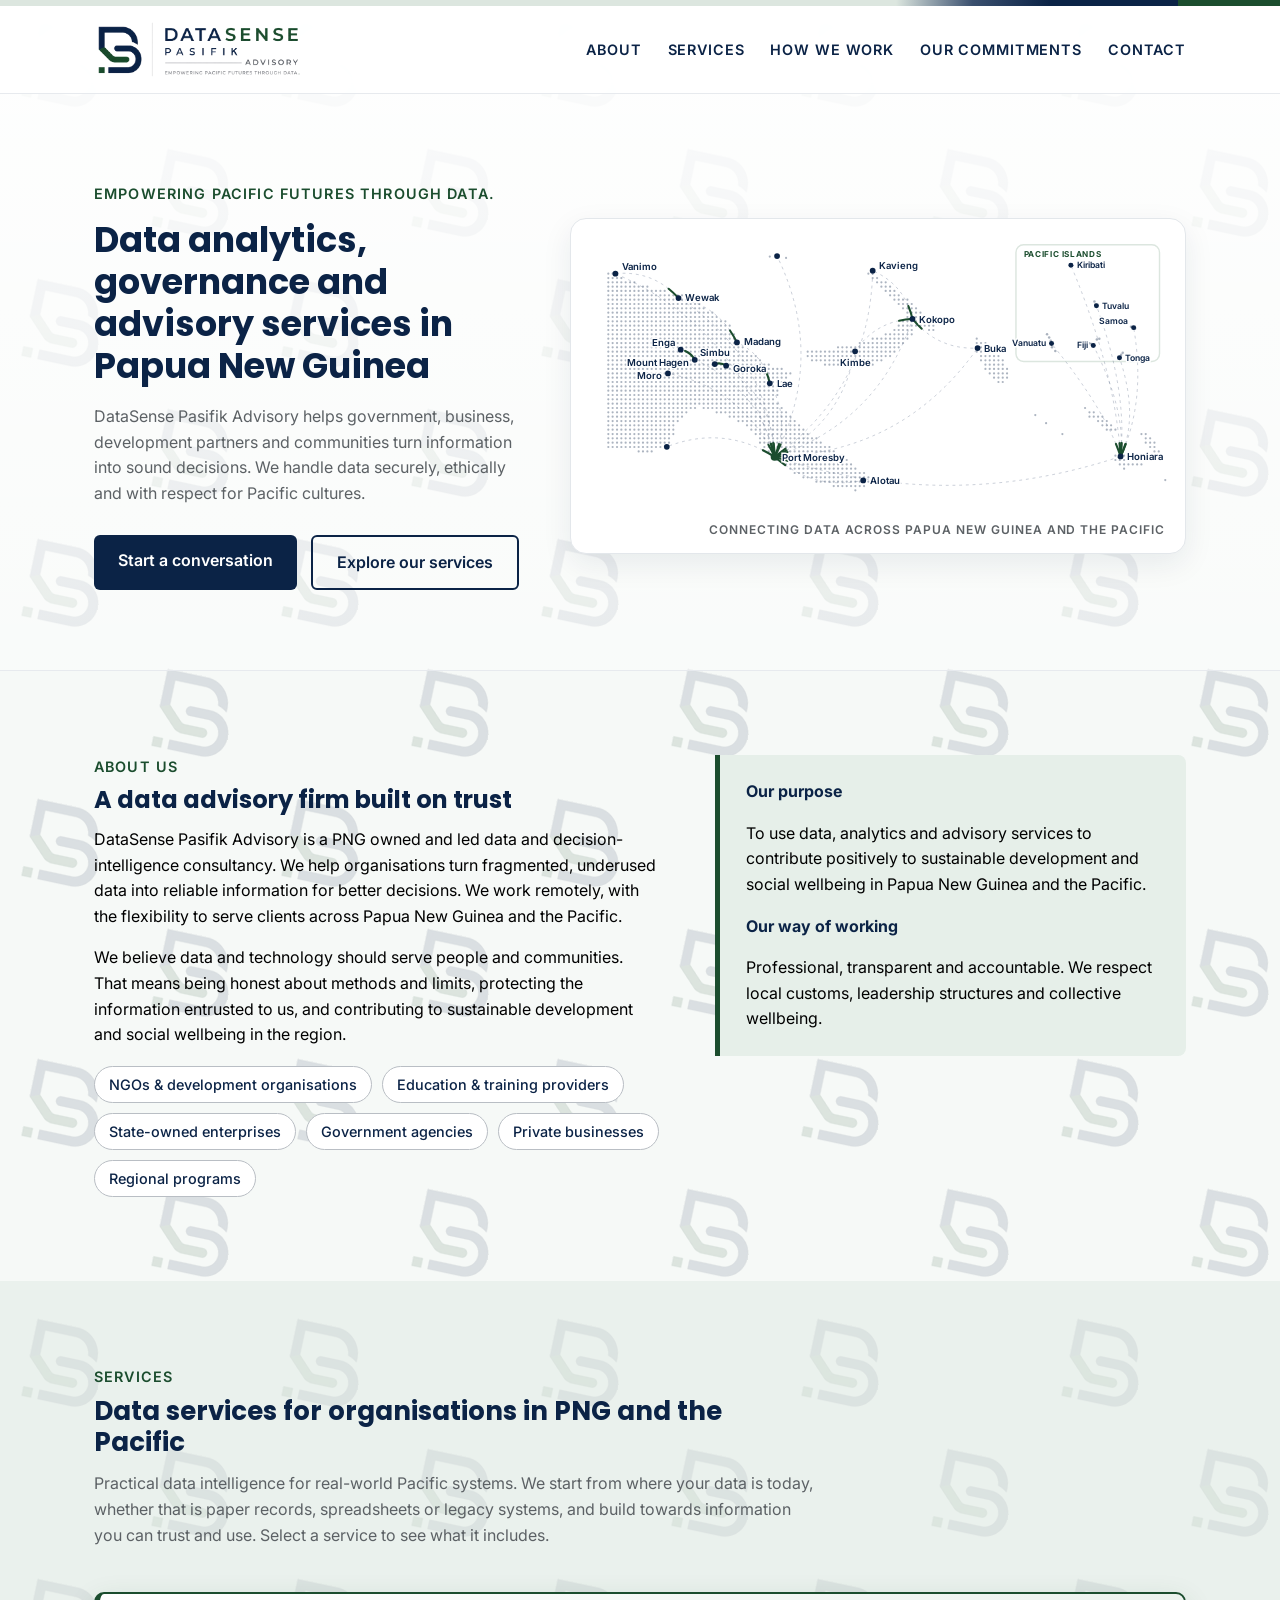
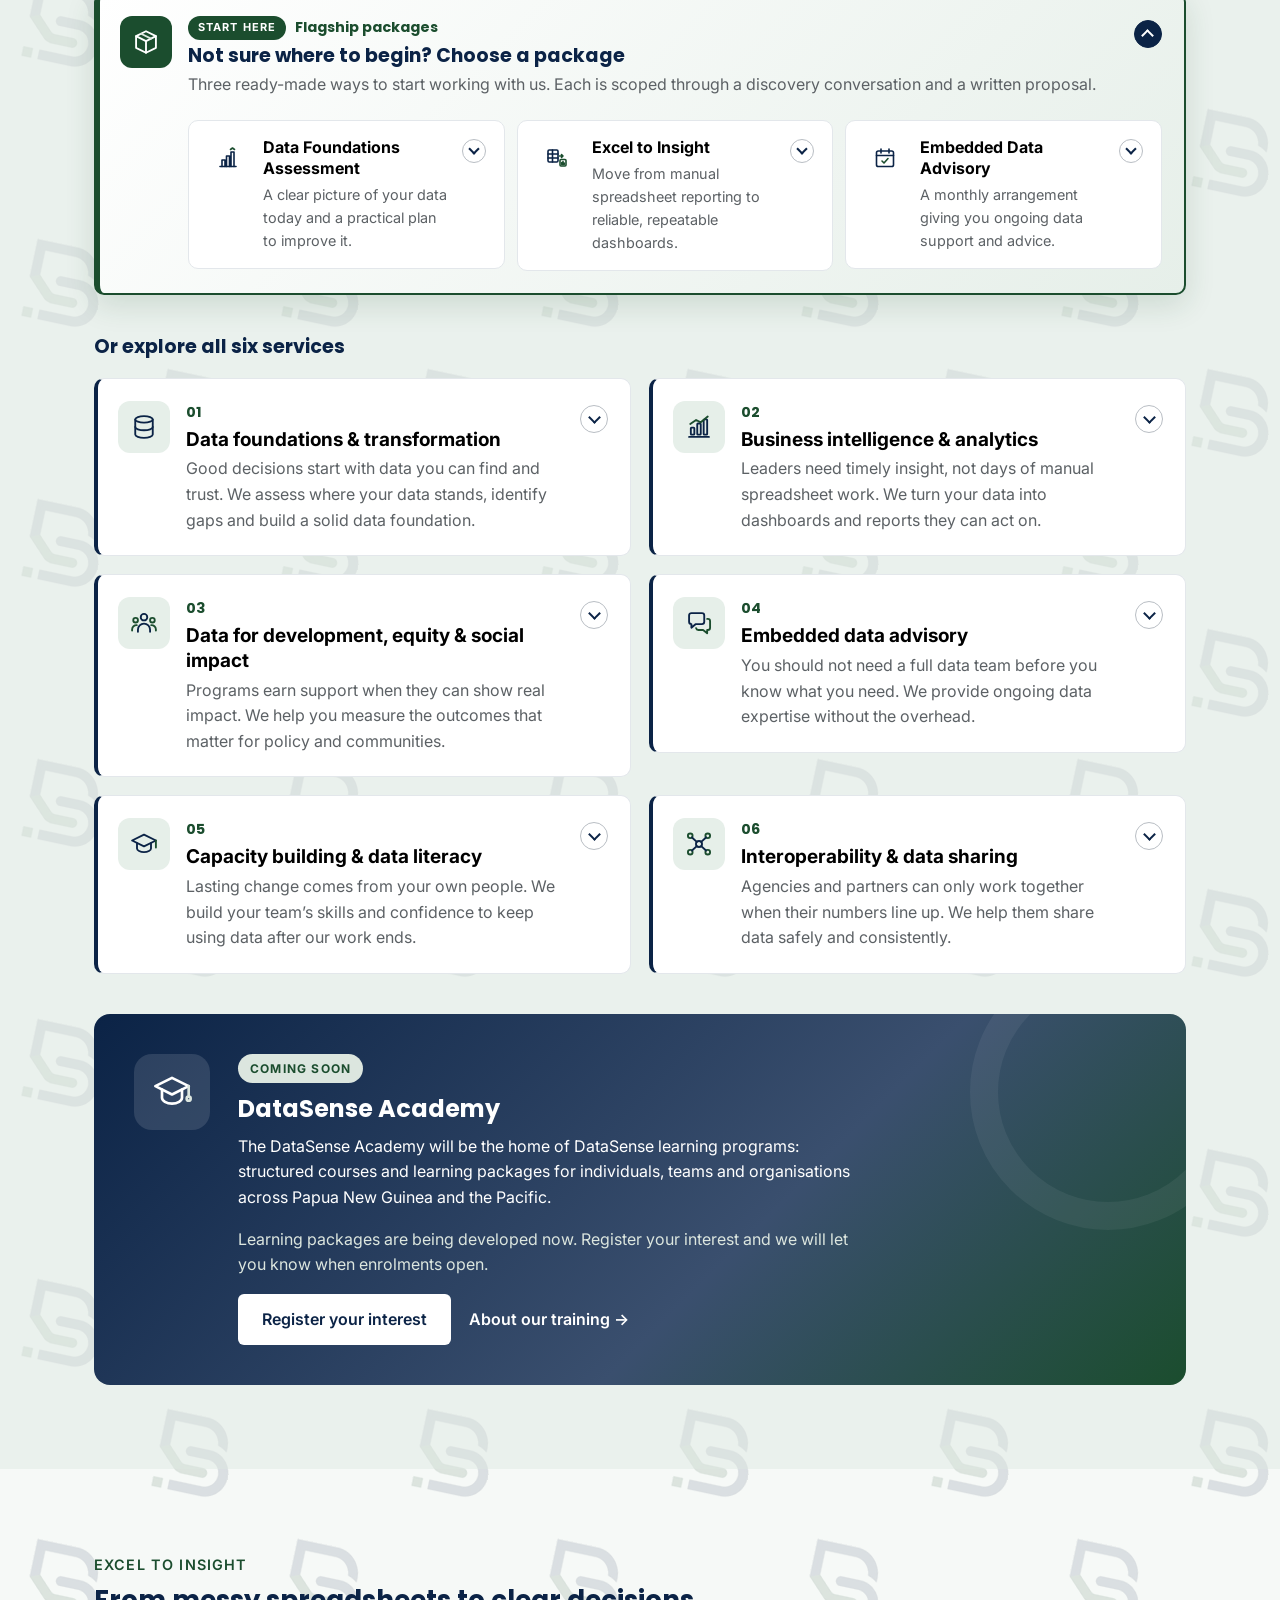
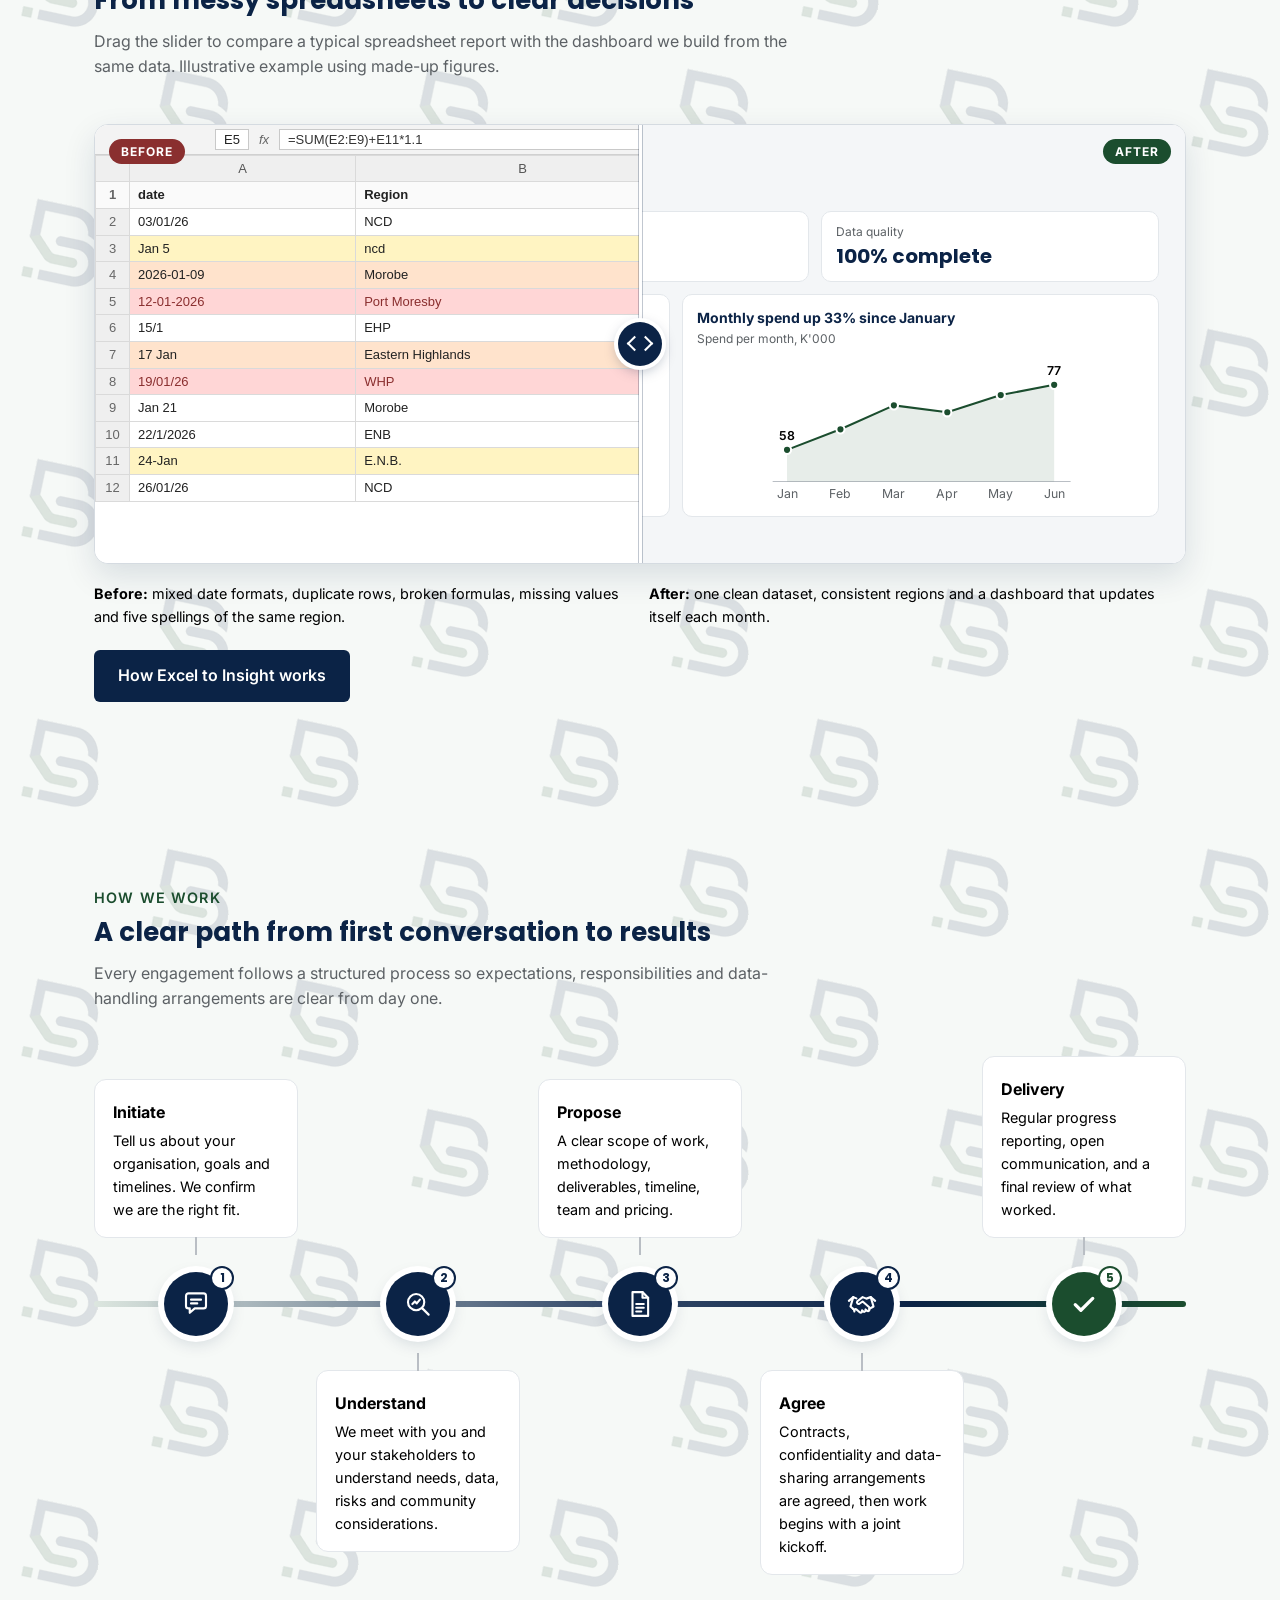
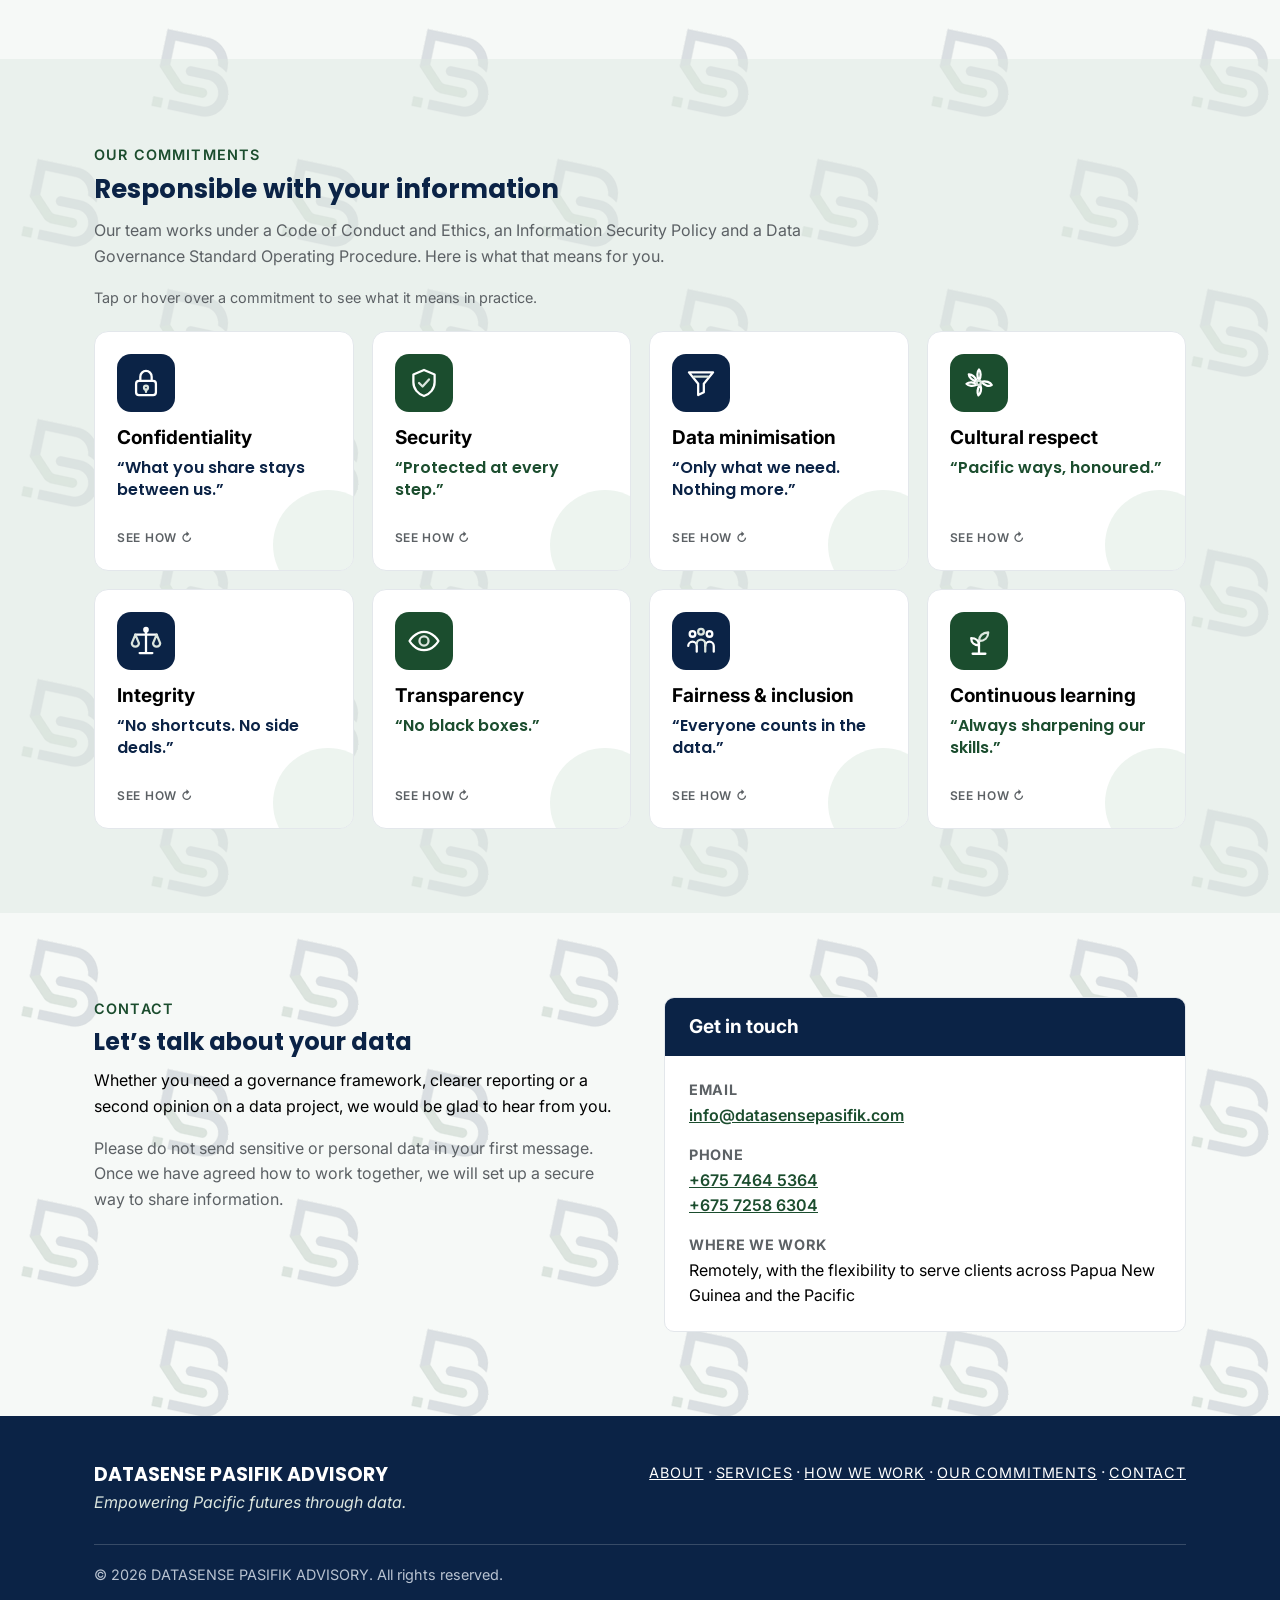
==== commit aeabe566: "Rename Data Academy to DataSense Academy Co-Authored-By: Claude Opus 5.5 <noreply@anthropic.com> Cla" ====
--- a/index.html
+++ b/index.html
@@ -328,11 +328,11 @@
         <span class="academy-icon" aria-hidden="true"><svg viewBox="0 0 24 24" width="40" height="40"><path d="M12 3.5 2 8.5l10 5 10-5z"/><path d="M6 10.5v5c0 1.7 2.7 3.5 6 3.5s6-1.8 6-3.5v-5"/><path class="acc" d="M22 8.5v6"/><circle class="acc" cx="22" cy="16" r="1.2"/></svg></span>
         <div class="academy-body">
           <span class="badge">Coming soon</span>
-          <h2>DataSense Data Academy</h2>
-          <p>Our Data Academy will be the home of DataSense learning programs: structured courses and learning packages for individuals, teams and organisations across Papua New Guinea and the Pacific.</p>
+          <h2>DataSense Academy</h2>
+          <p>The DataSense Academy will be the home of DataSense learning programs: structured courses and learning packages for individuals, teams and organisations across Papua New Guinea and the Pacific.</p>
           <p class="academy-more">Learning packages are being developed now. Register your interest and we will let you know when enrolments open.</p>
           <div class="academy-actions">
-            <a class="btn academy-btn" href="mailto:info@datasensepasifik.com?subject=Data%20Academy%20-%20register%20interest">Register your interest</a>
+            <a class="btn academy-btn" href="mailto:info@datasensepasifik.com?subject=DataSense%20Academy%20-%20register%20interest">Register your interest</a>
             <a class="academy-link" href="services/data-literacy-training/">About our training →</a>
           </div>
         </div>
--- a/assets/style.css
+++ b/assets/style.css
@@ -317,20 +317,6 @@
   .hero-visual{position:relative}
   .map-cap{text-align:right;font-size:12px;font-weight:600;letter-spacing:.08em;text-transform:uppercase;color:var(--grey);margin:6px 0 0}
   @media (max-width:980px){.hero-grid{grid-template-columns:1fr;gap:24px}.hero-visual{max-width:520px}.map-cap{text-align:left}}
-  /* ---------- Ocean-wave section dividers ---------- */
-  .hero{border-bottom:0}
-  section.alt,.academy-wrap,.cta-band,footer{position:relative}
-  section.alt::before,section.alt::after,.academy-wrap::after,.cta-band::before,.cta-band::after,footer::before{content:"";position:absolute;left:0;right:0;height:48px;pointer-events:none;-webkit-mask-size:100% 100%;mask-size:100% 100%;-webkit-mask-repeat:no-repeat;mask-repeat:no-repeat}
-  section.alt::before,.cta-band::before,footer::before{bottom:100%;-webkit-mask-image:url("data:image/svg+xml,%3Csvg%20xmlns%3D%22http%3A//www.w3.org/2000/svg%22%20viewBox%3D%220%200%201440%2048%22%20preserveAspectRatio%3D%22none%22%3E%3Cpath%20d%3D%22M0%2026C180%206%20360%206%20540%2022S900%2046%201080%2030%201320%206%201440%2018V48H0Z%22/%3E%3C/svg%3E");mask-image:url("data:image/svg+xml,%3Csvg%20xmlns%3D%22http%3A//www.w3.org/2000/svg%22%20viewBox%3D%220%200%201440%2048%22%20preserveAspectRatio%3D%22none%22%3E%3Cpath%20d%3D%22M0%2026C180%206%20360%206%20540%2022S900%2046%201080%2030%201320%206%201440%2018V48H0Z%22/%3E%3C/svg%3E")}
-  section.alt::after,.academy-wrap::after,.cta-band::after{top:100%;-webkit-mask-image:url("data:image/svg+xml,%3Csvg%20xmlns%3D%22http%3A//www.w3.org/2000/svg%22%20viewBox%3D%220%200%201440%2048%22%20preserveAspectRatio%3D%22none%22%3E%3Cpath%20d%3D%22M0%200H1440V22C1260%2042%201080%2044%20900%2028S540%204%20360%2020%20120%2044%200%2030Z%22/%3E%3C/svg%3E");mask-image:url("data:image/svg+xml,%3Csvg%20xmlns%3D%22http%3A//www.w3.org/2000/svg%22%20viewBox%3D%220%200%201440%2048%22%20preserveAspectRatio%3D%22none%22%3E%3Cpath%20d%3D%22M0%200H1440V22C1260%2042%201080%2044%20900%2028S540%204%20360%2020%20120%2044%200%2030Z%22/%3E%3C/svg%3E")}
-  section.alt::before,section.alt::after,.academy-wrap::after{background:rgba(220,230,223,.45)}
-  .cta-band::before,.cta-band::after,footer::before{background:var(--navy)}
-  section.alt:has(+ .academy-wrap)::after{display:none}
-  .cta-band + section.alt::before{display:none}
-  .cta-band::after{z-index:1}
-  section.alt:has(+ footer)::after{display:none}
-  footer{margin-top:48px}
-  section:has(+ footer){padding-bottom:36px}
   /* ---------- Excel to Insight before/after slider ---------- */
   .ba{position:relative;height:440px;border-radius:14px;overflow:hidden;border:1px solid #d5dbe1;box-shadow:0 12px 32px rgba(11,35,70,.12);background:#fff;user-select:none}
   .ba-layer{position:absolute;inset:0}
@@ -406,3 +392,9 @@
   .hero-map .inset-t{font:700 8.5px Inter,Arial,sans-serif;letter-spacing:.08em;text-transform:uppercase;fill:var(--green)}
   .hero-map .pdot{fill:var(--navy);opacity:.35}
   .hero-map .mlabel.sm{font-size:9px}
+  .hero-visual{background:#fff;border:1px solid #e3e7eb;border-radius:16px;padding:20px 20px 14px;box-shadow:0 10px 30px rgba(11,35,70,.08)}
+  @media (min-width:981px){.hero-visual{margin-right:0}}
+  .hero-map .mlabel{stroke:#fff}
+  .hero-map .inset{fill:#fff}
+  .map-cap{margin-top:10px}
+  .crumbs,.crumbs a,.crumbs [aria-current]{text-transform:uppercase;letter-spacing:.06em}
